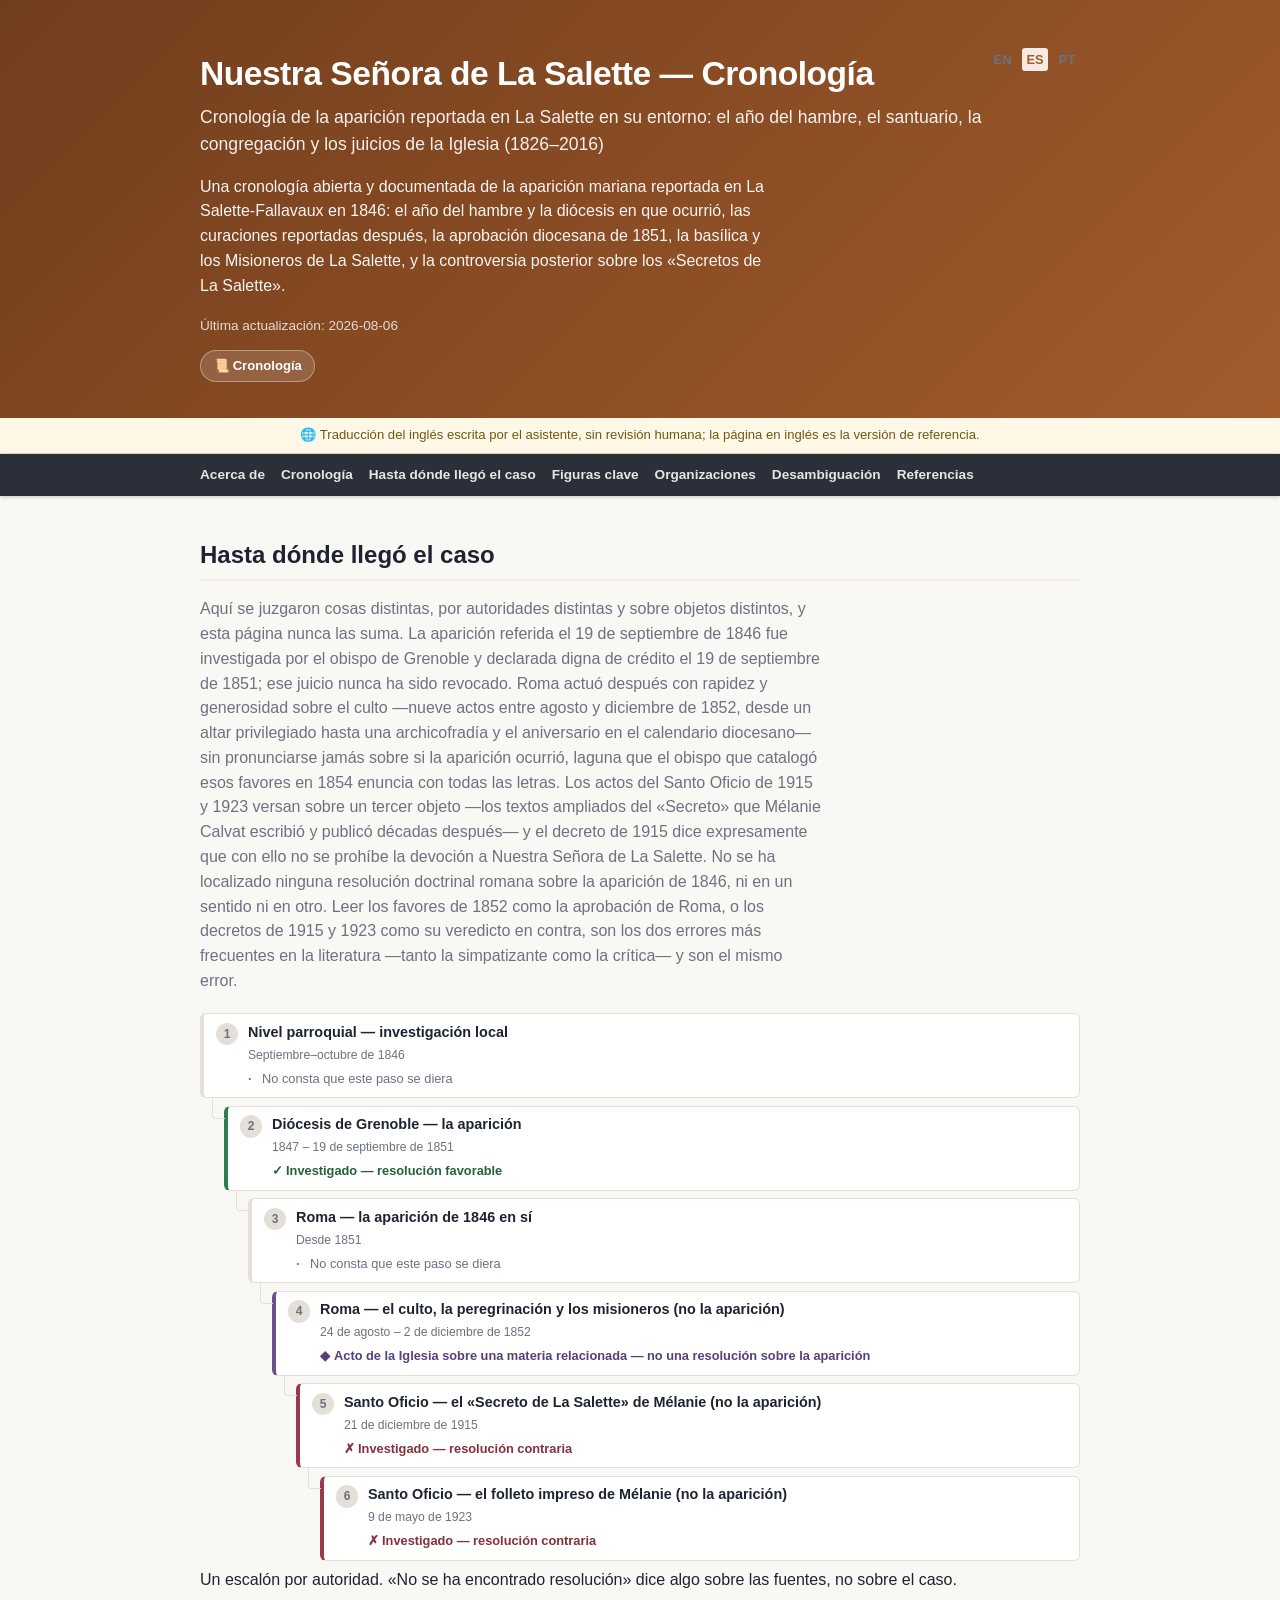
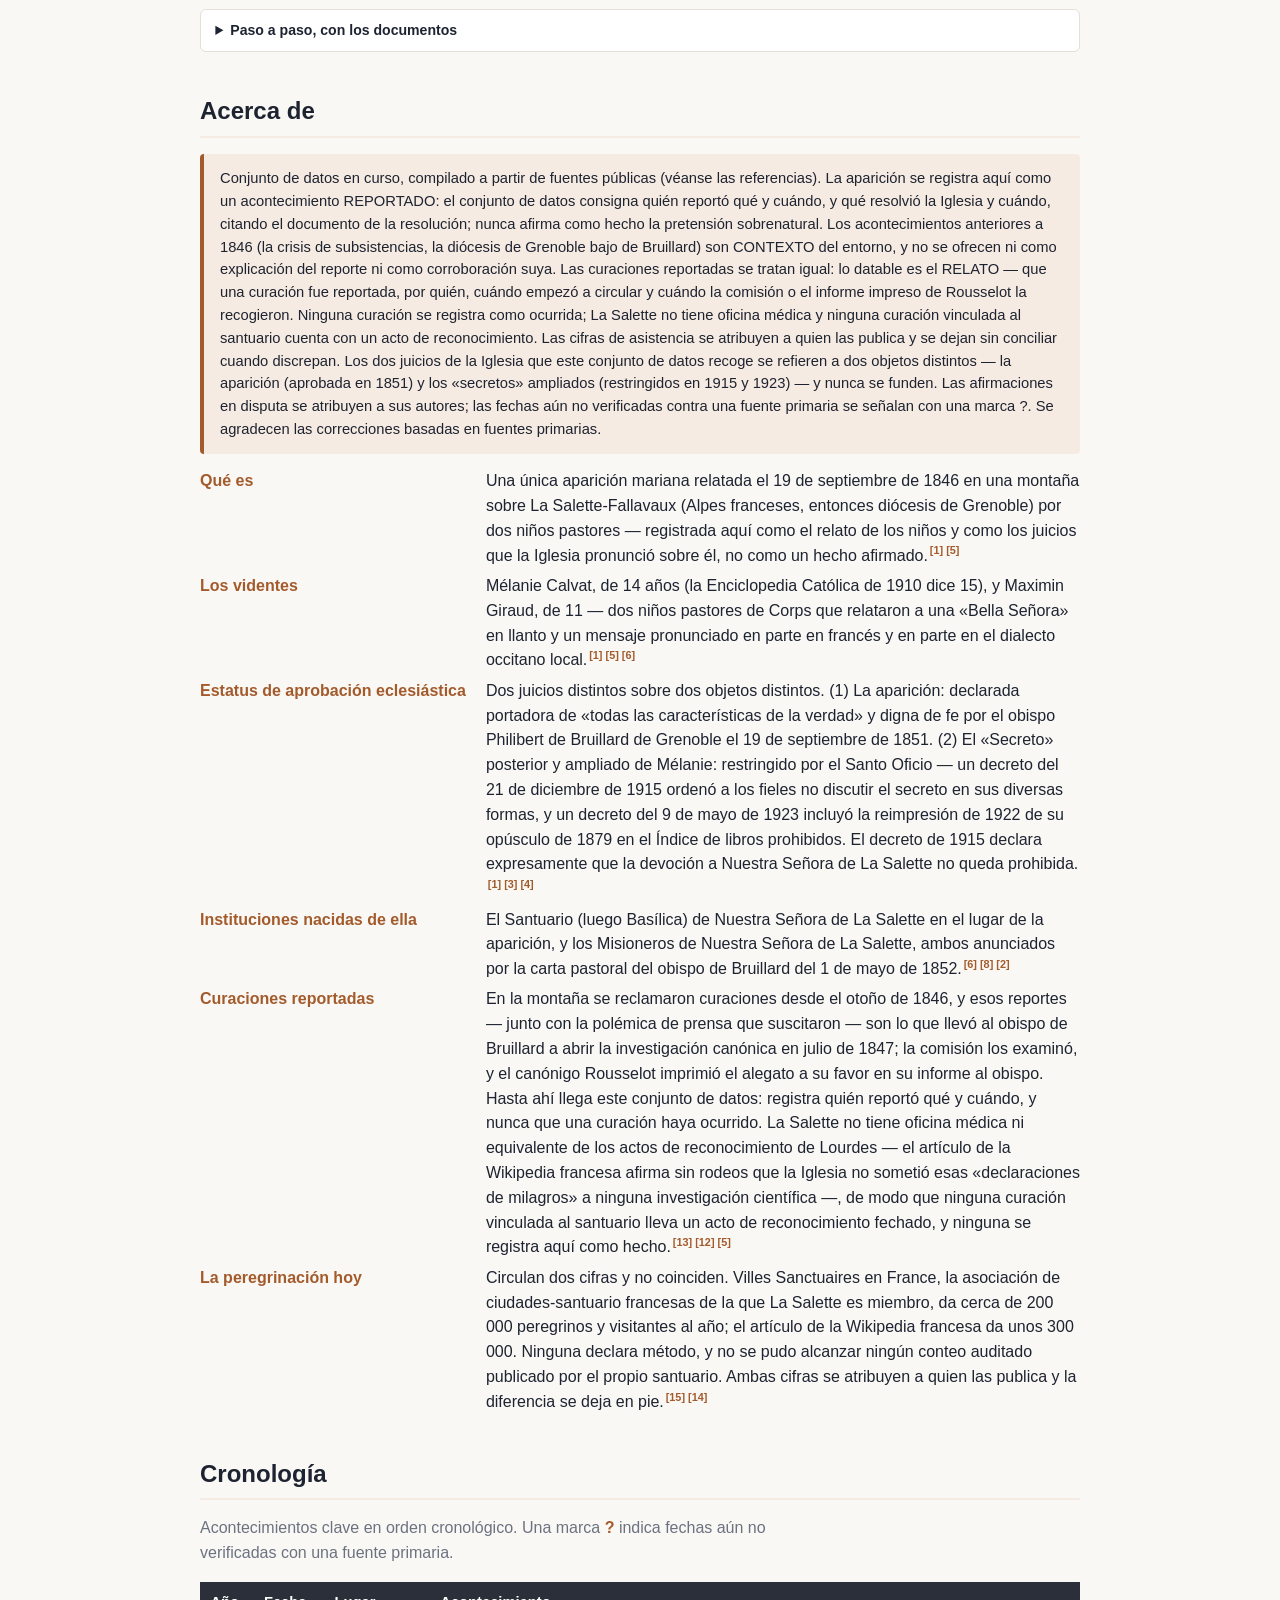
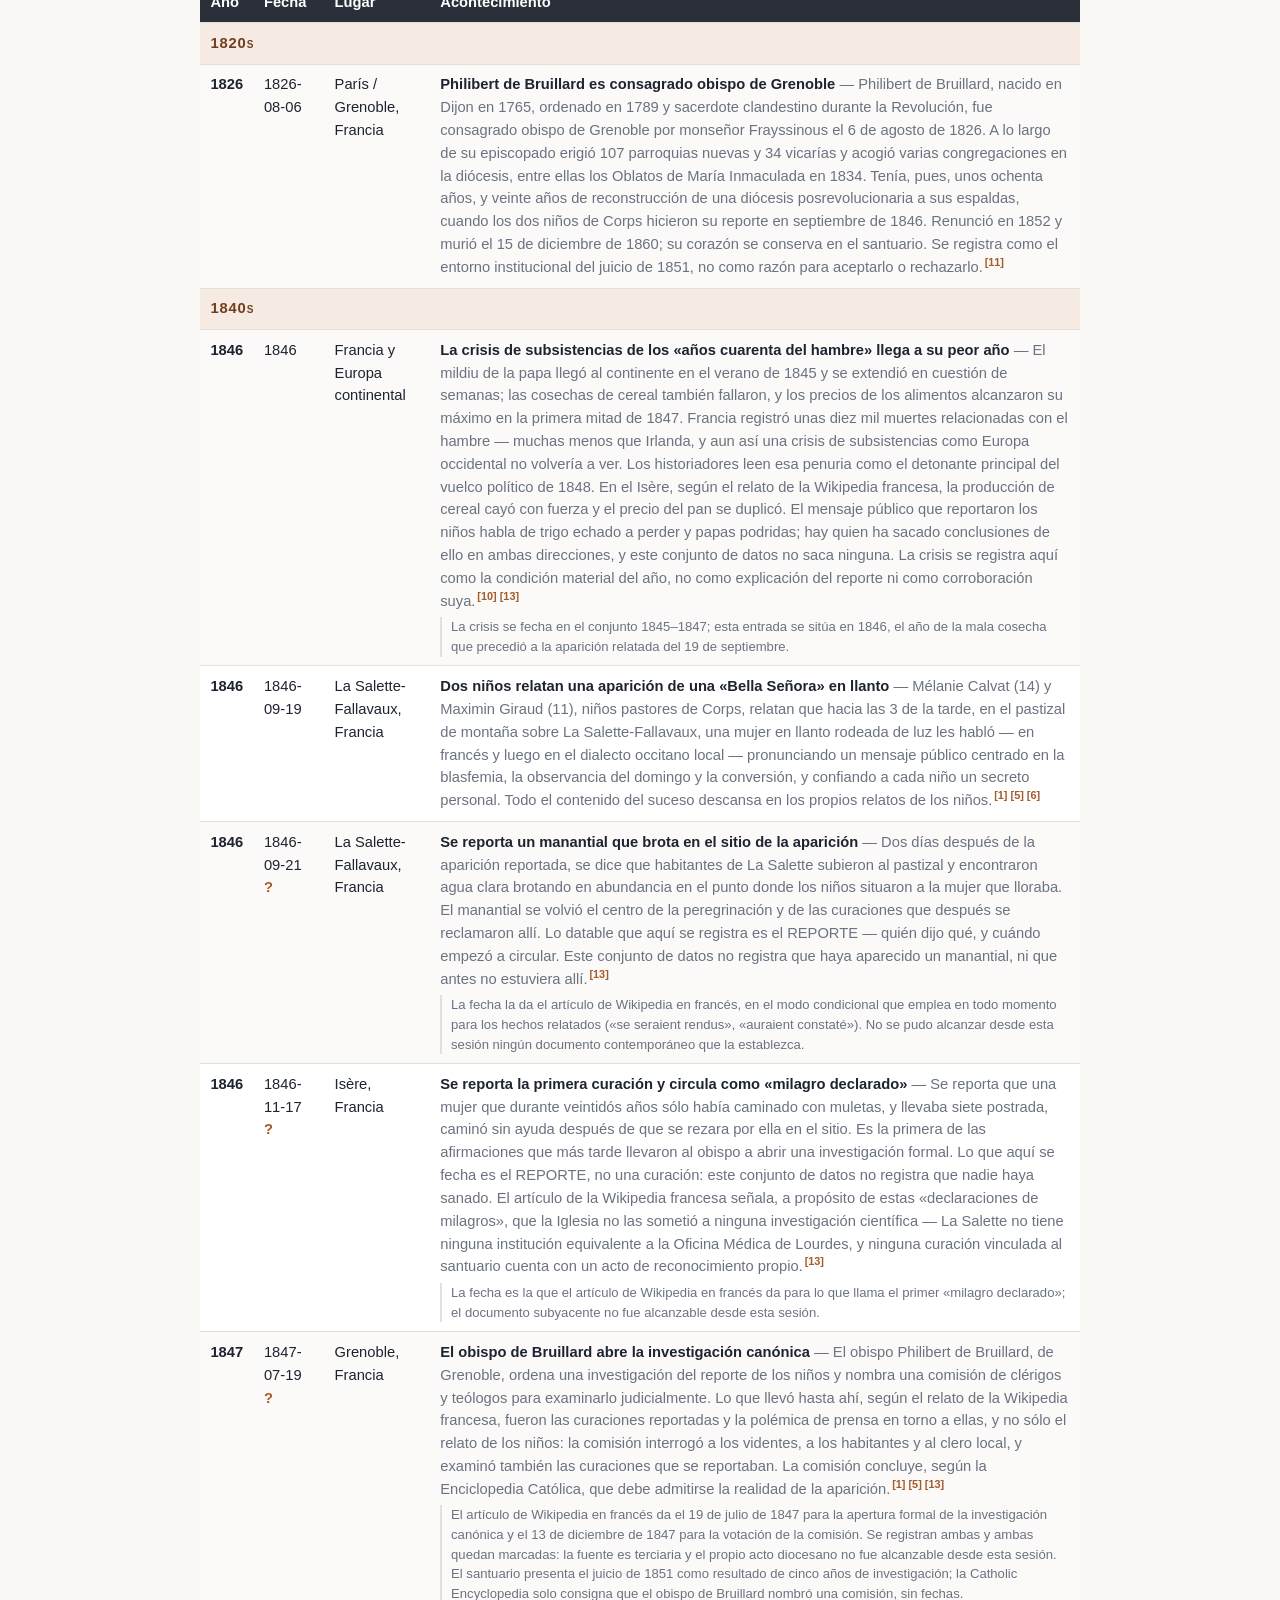
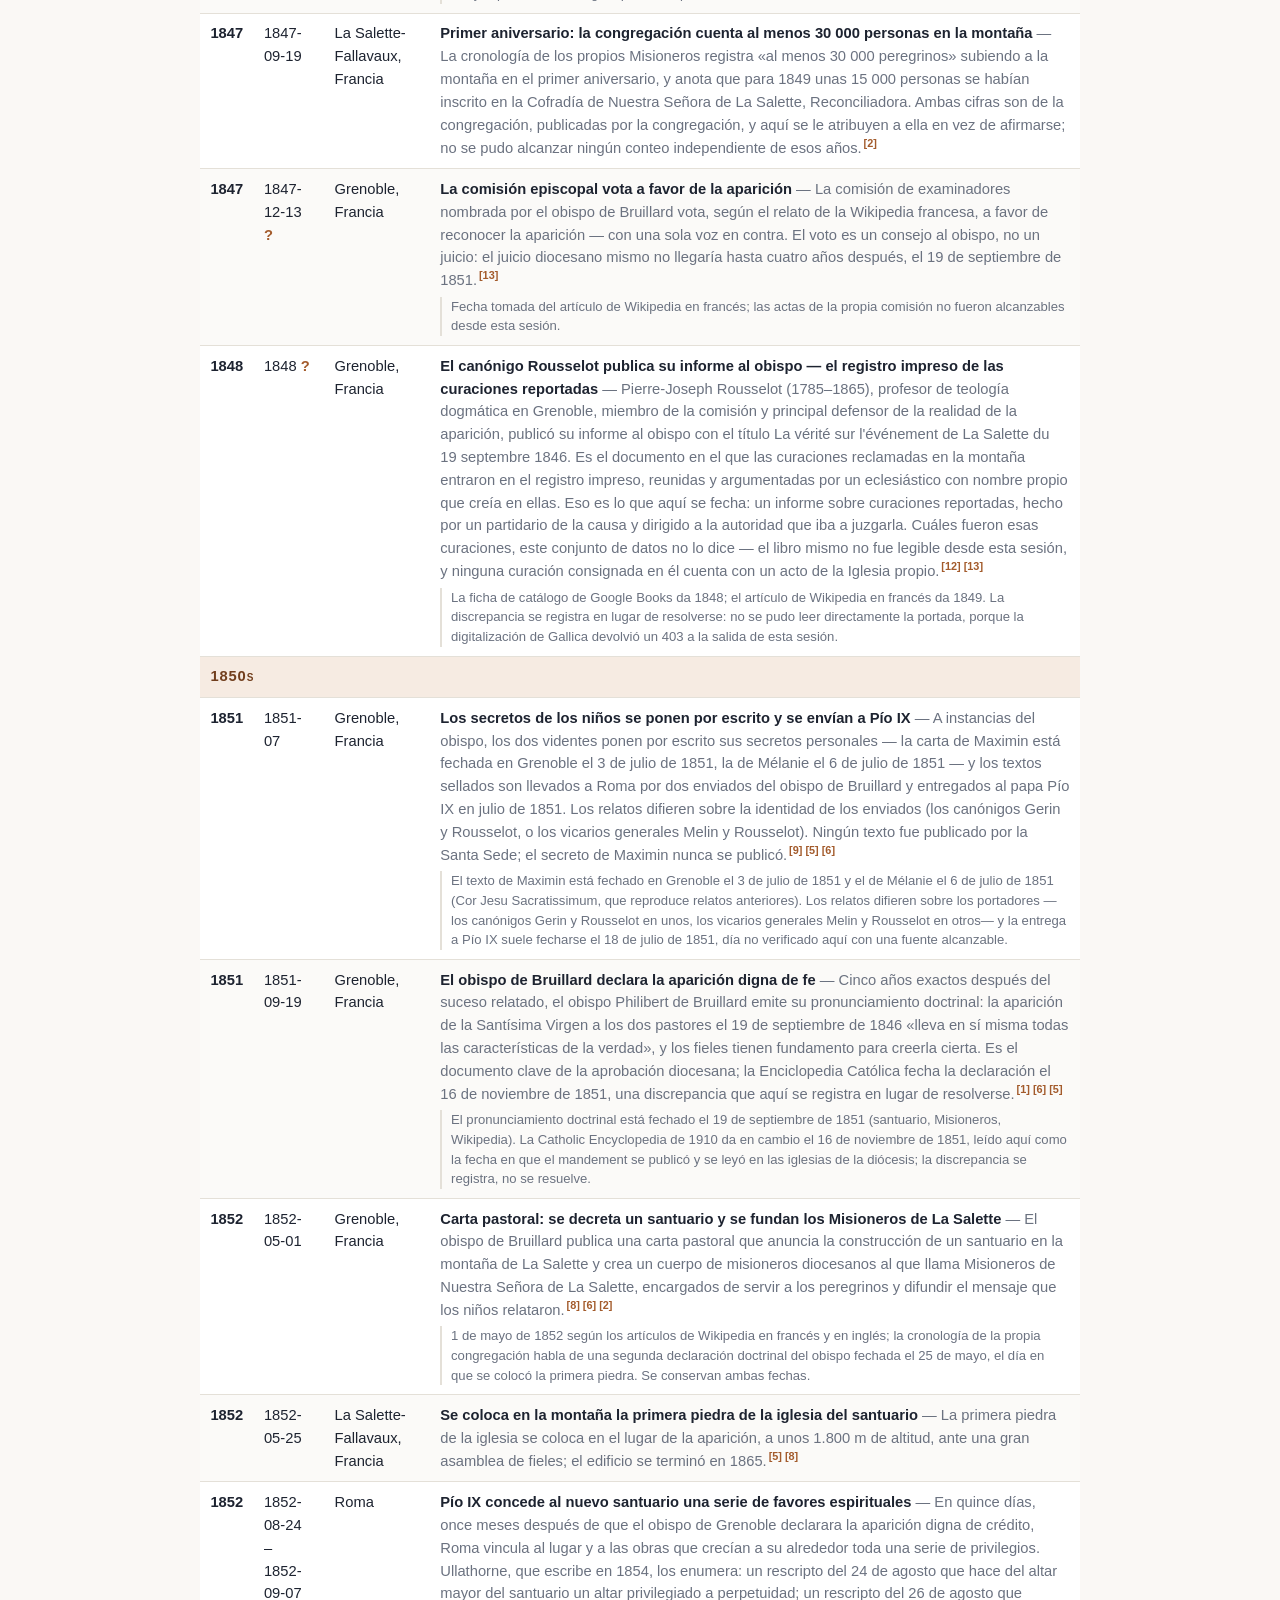
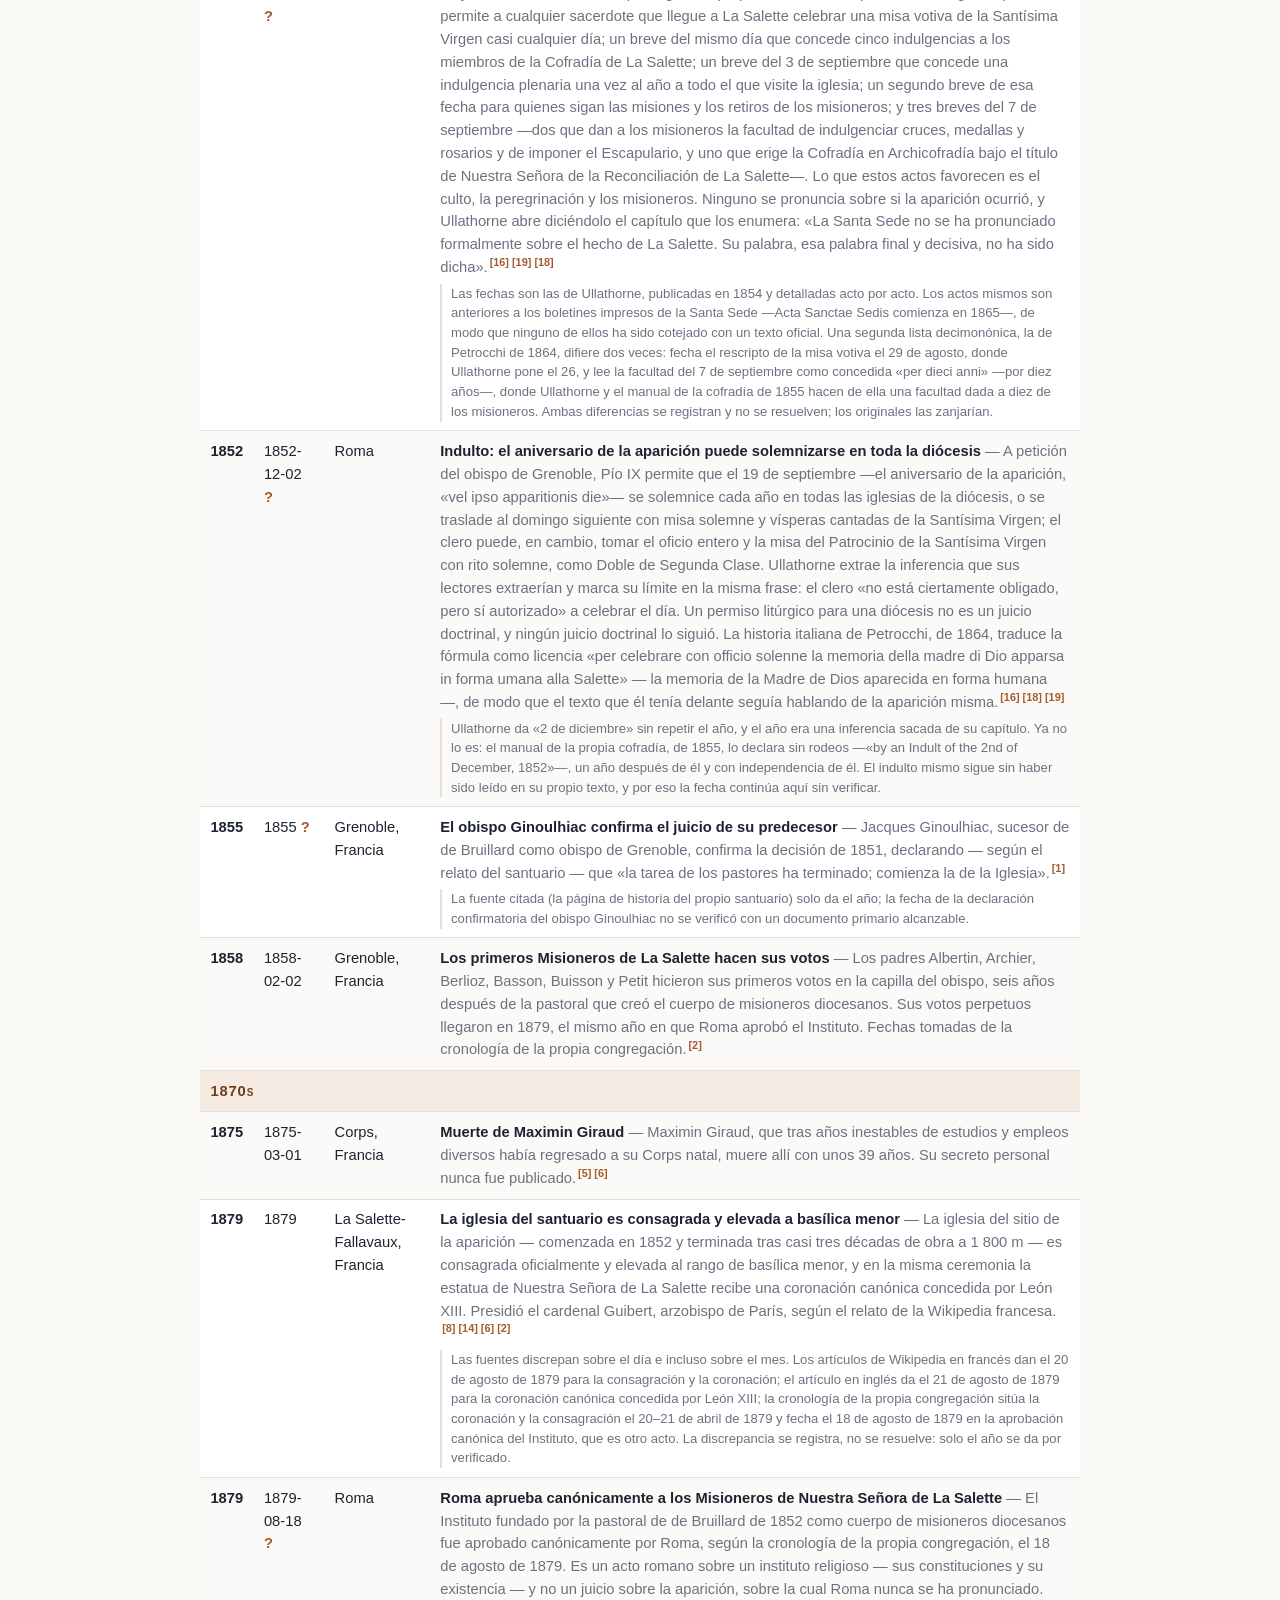
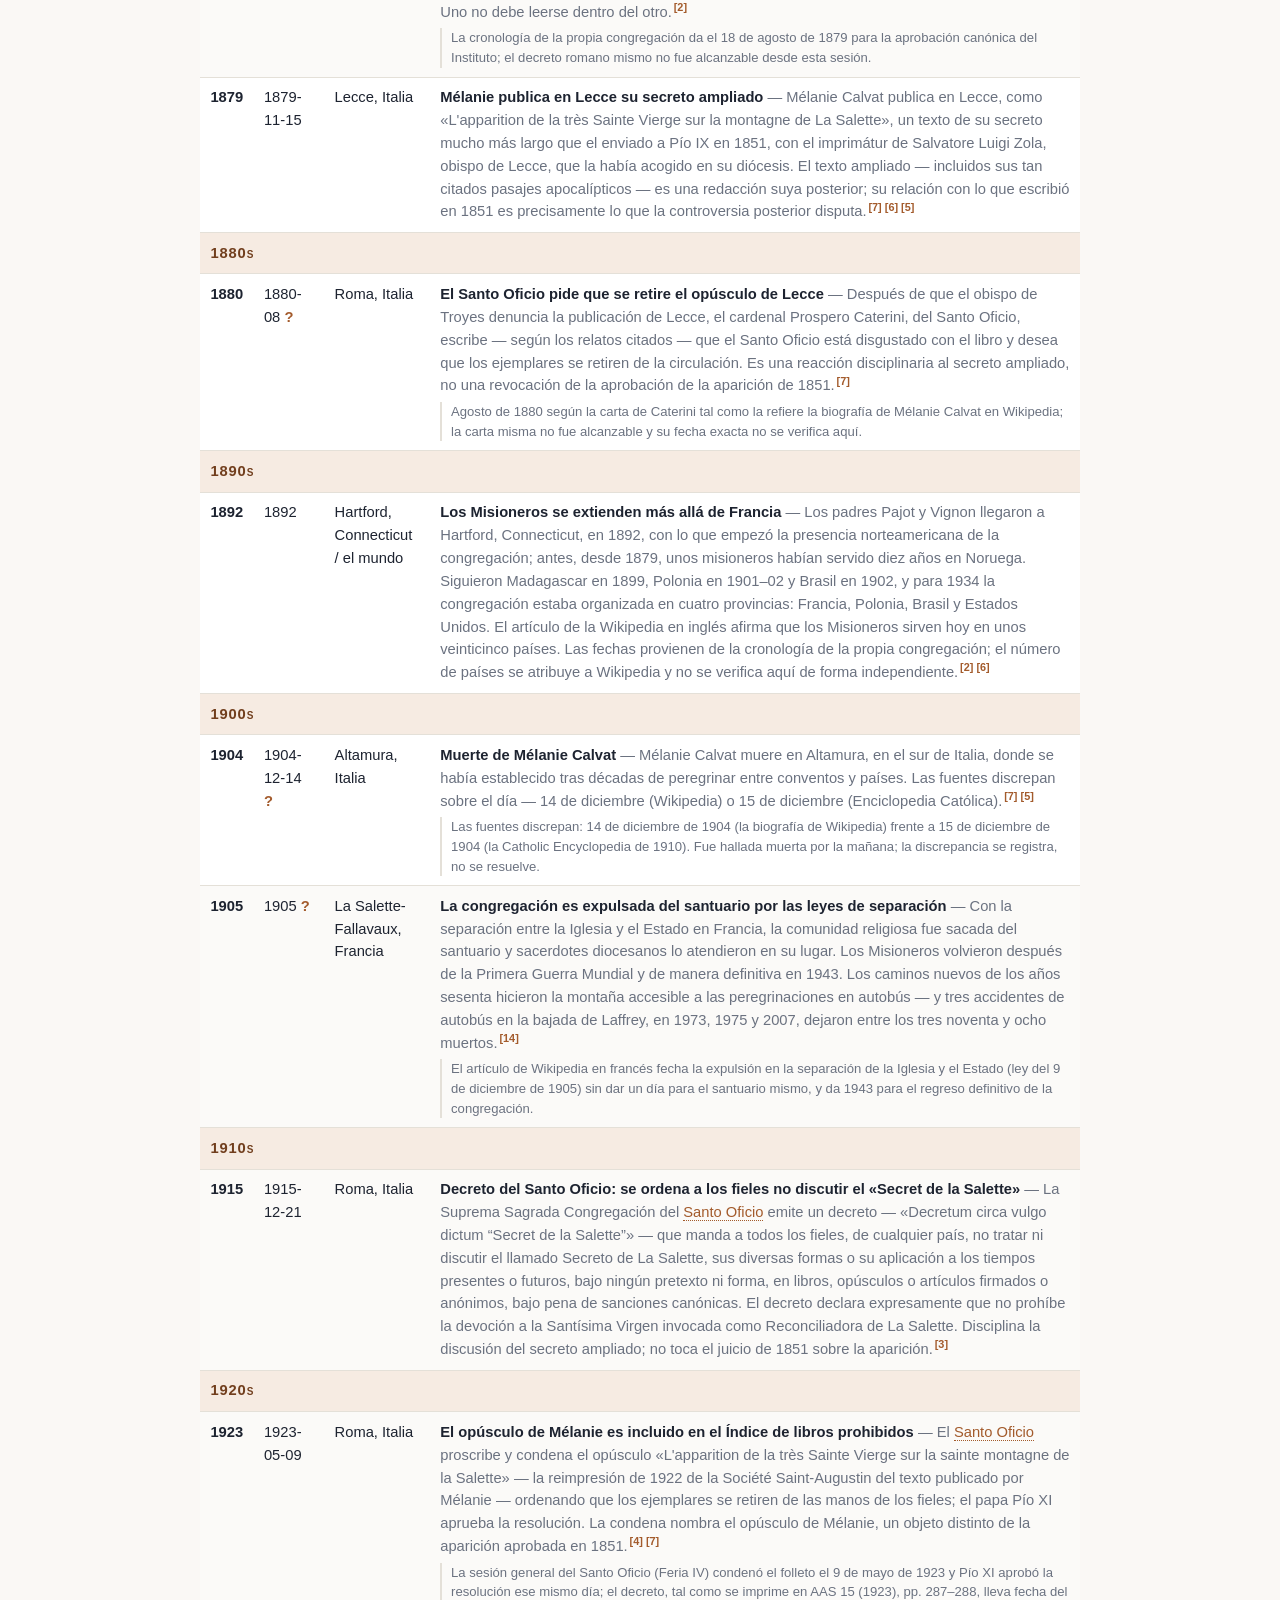
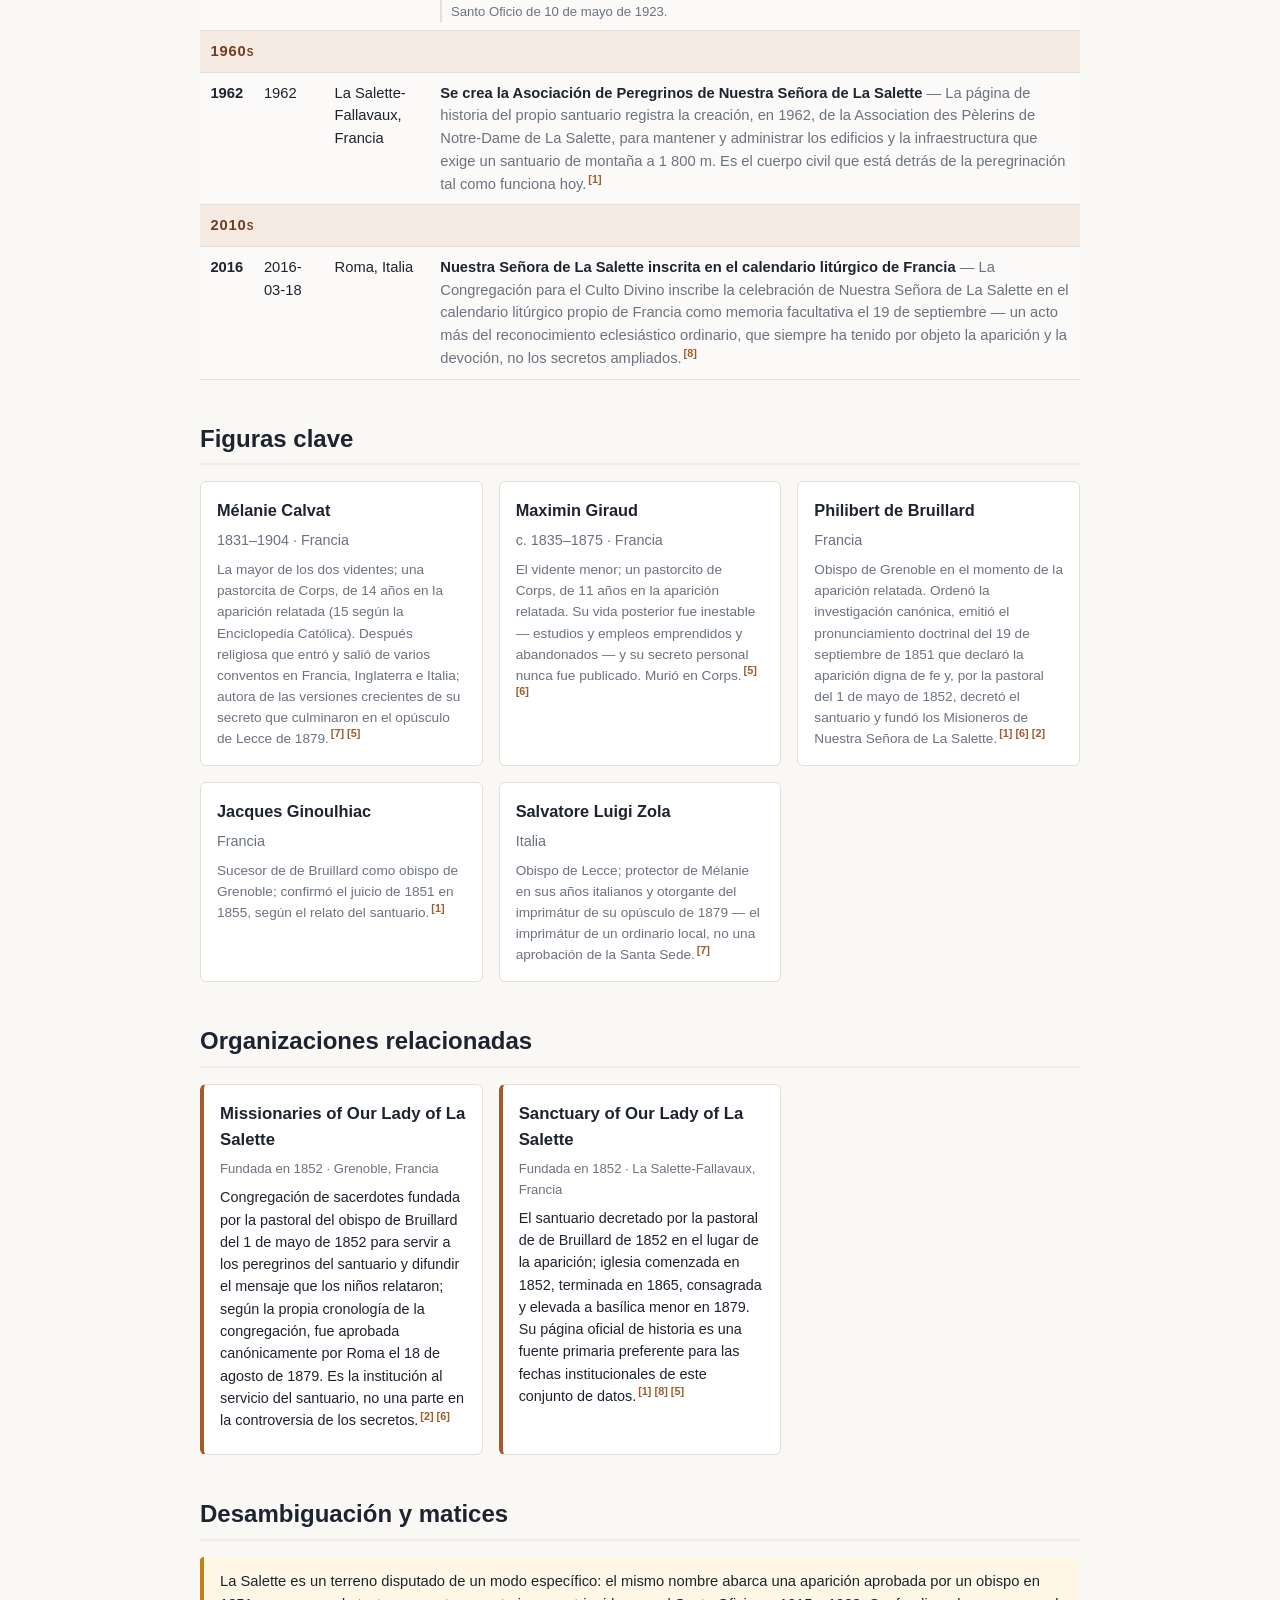
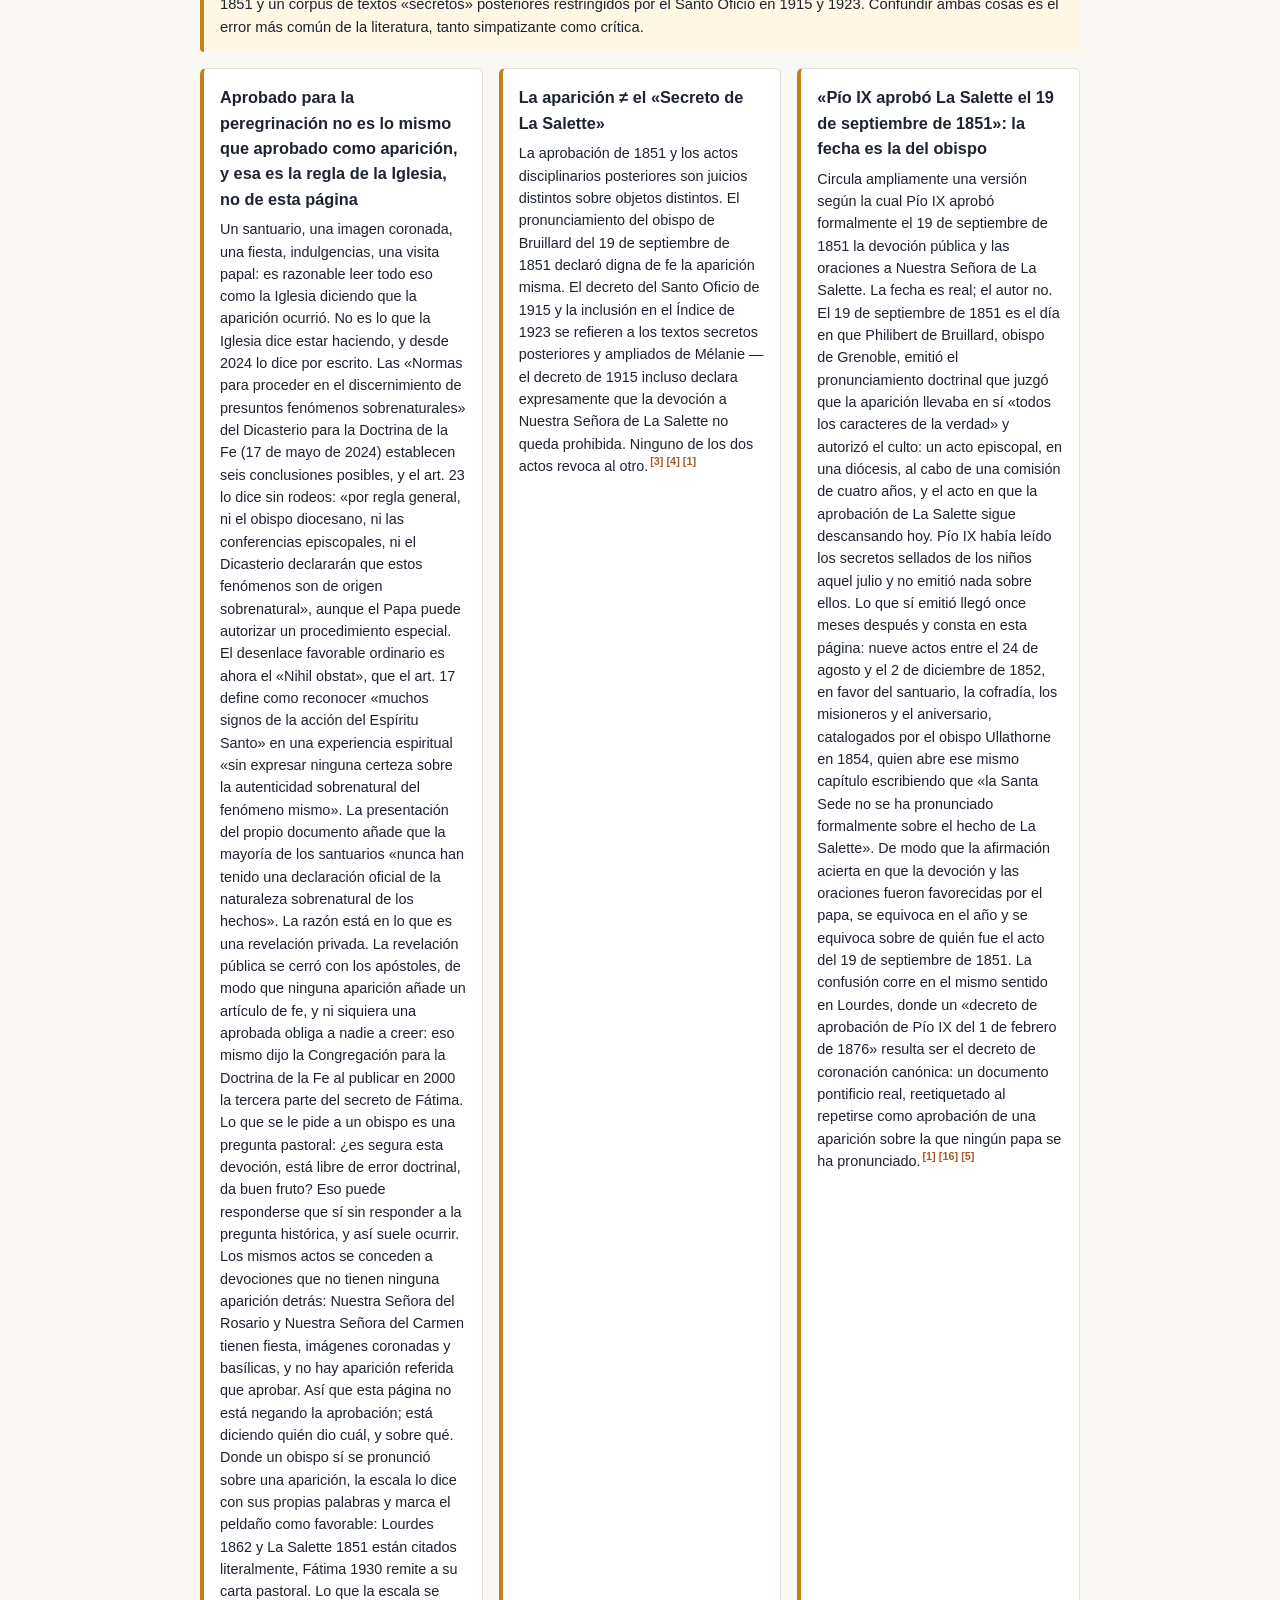
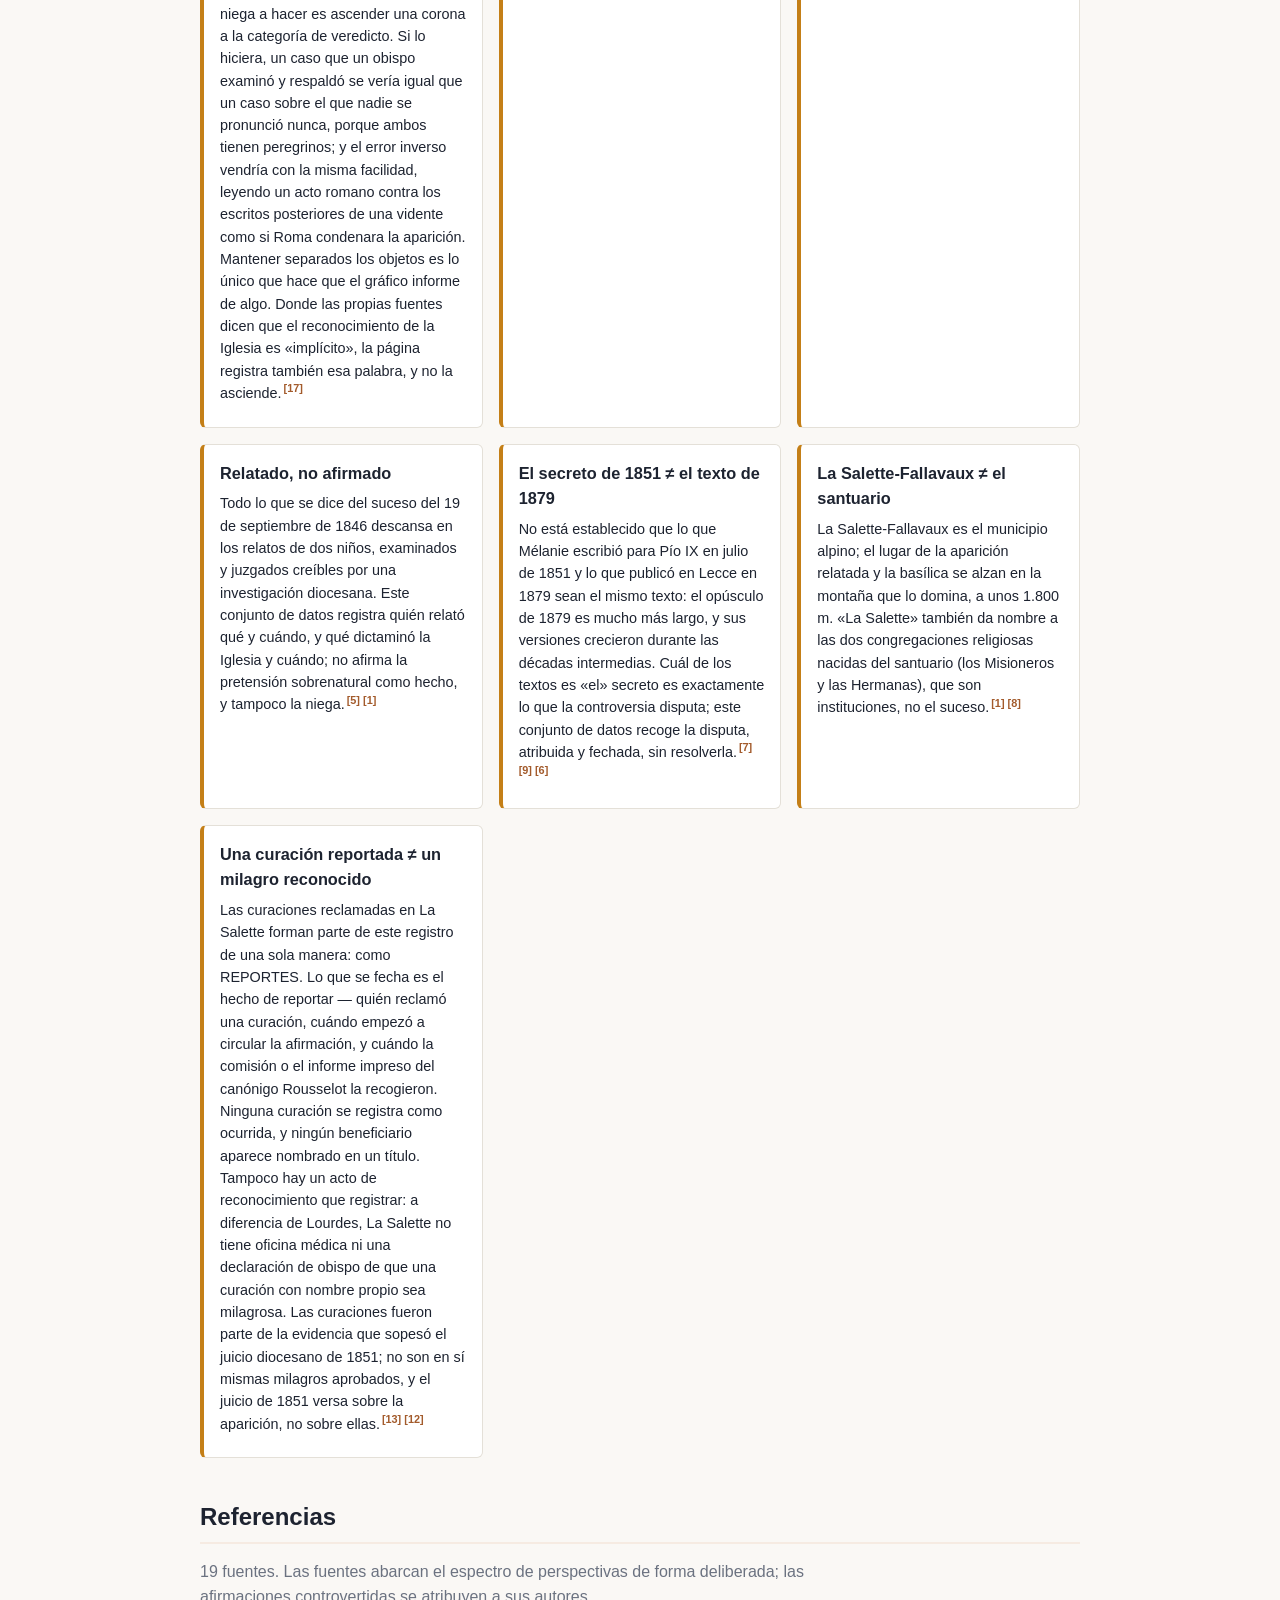
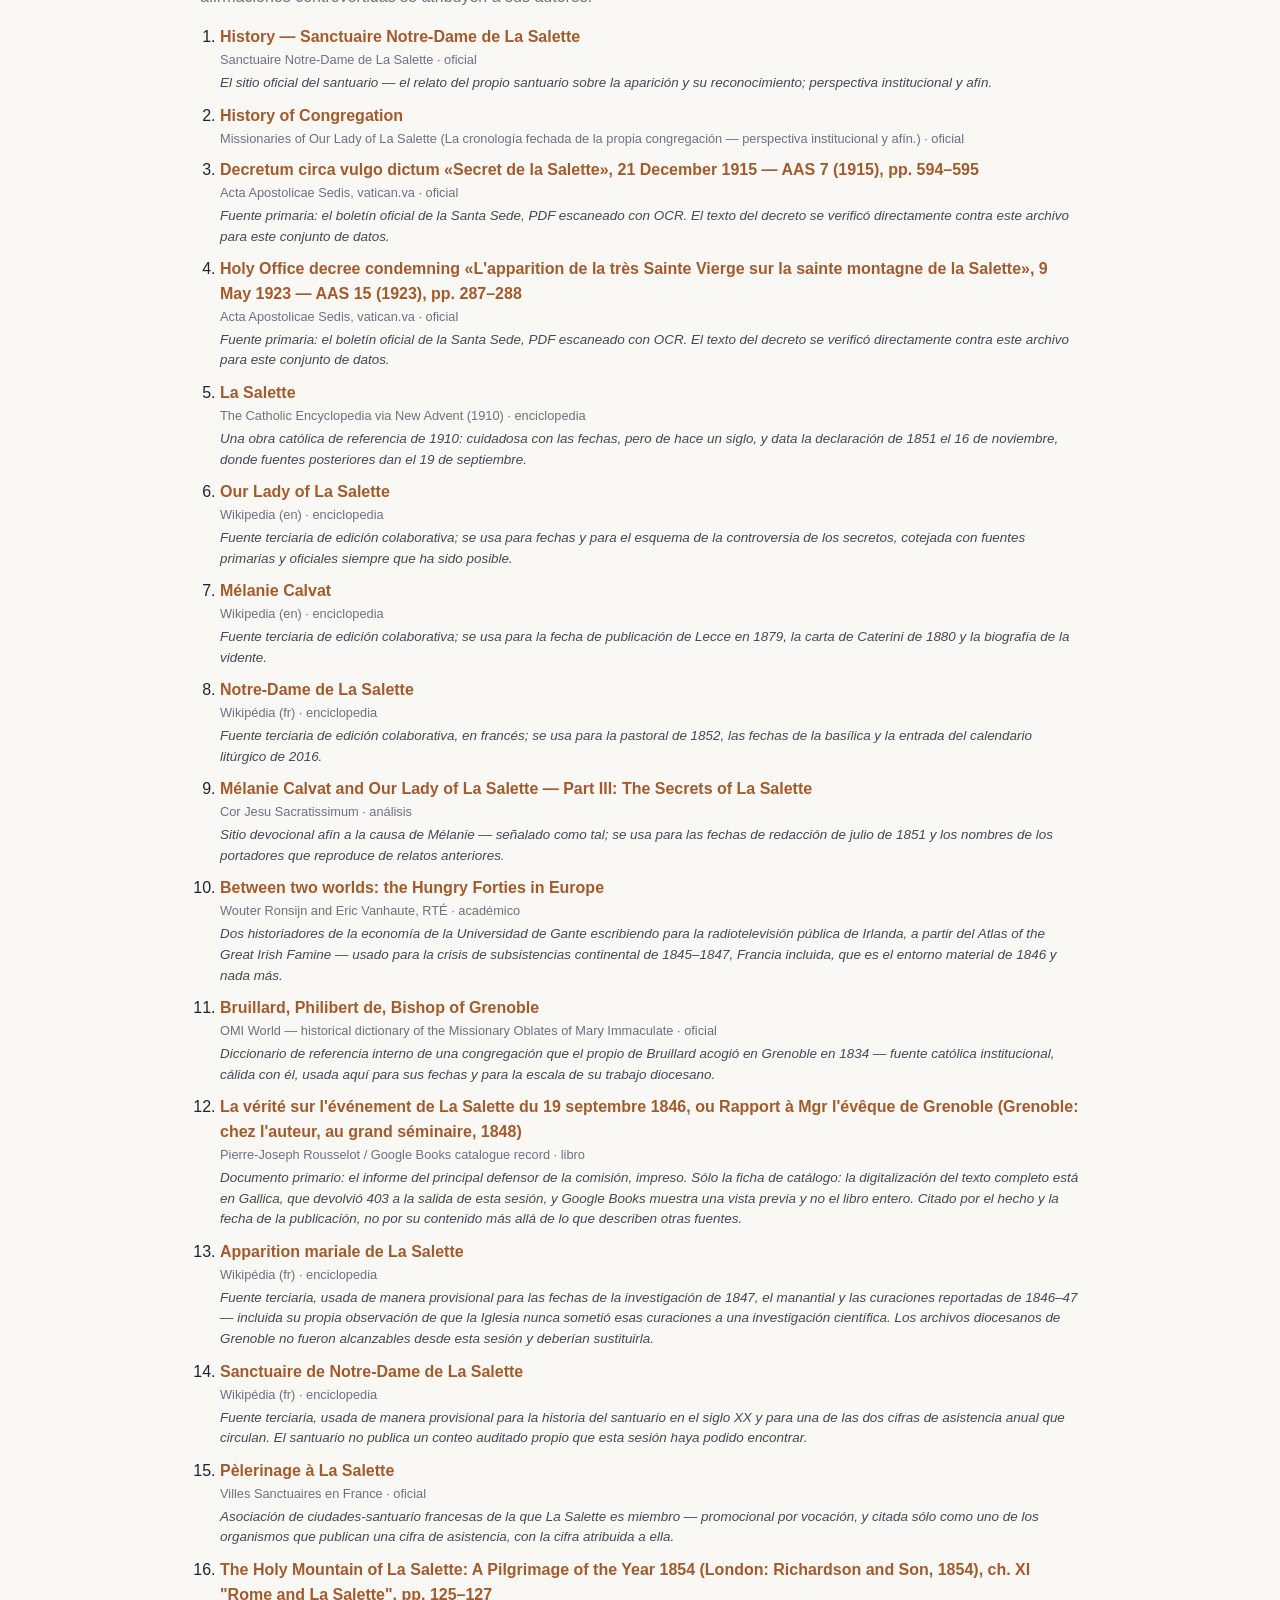
==== docs/es/index.html @ fb64a31c "Two more witnesses to Rome's silence, and a date that is no longer inferred The `not-found` Rome run" ====
<!DOCTYPE html>
<html lang="es">
<head>
  <meta charset="utf-8">
  <meta name="viewport" content="width=device-width, initial-scale=1">
  <title>Nuestra Señora de La Salette — Cronología</title>
  <meta name="description" content="Una cronología abierta y documentada de la aparición mariana reportada en La Salette-Fallavaux en 1846: el año del hambre y la diócesis en que ocurrió, las curaciones reportadas después, la aprobación diocesana de 1851, la basílica y los Misioneros de La Salette, y la controversia posterior sobre los «Secretos de La Salette».">
  <!-- Google tag (gtag.js) -->
  <script async src="https://www.googletagmanager.com/gtag/js?id=G-R9LV1QZHVE"></script>
  <script>
    window.dataLayer = window.dataLayer || [];
    function gtag(){dataLayer.push(arguments);}
    gtag('js', new Date());
    gtag('config', 'G-R9LV1QZHVE');
  </script>
  <link rel="stylesheet" href="../styles.css">
  <link rel="canonical" href="https://cronologia.github.io/lasalette/es/">
  <link rel="alternate" hreflang="en" href="https://cronologia.github.io/lasalette/en/">
  <link rel="alternate" hreflang="es" href="https://cronologia.github.io/lasalette/es/">
  <link rel="alternate" hreflang="pt" href="https://cronologia.github.io/lasalette/pt/">
  <link rel="alternate" hreflang="x-default" href="https://cronologia.github.io/lasalette/">
  <meta property="og:type" content="website">
  <meta property="og:site_name" content="Nuestra Señora de La Salette — Cronología">
  <meta property="og:locale" content="es_ES">
  <meta property="og:title" content="Nuestra Señora de La Salette — Cronología">
  <meta property="og:description" content="Una cronología abierta y documentada de la aparición mariana reportada en La Salette-Fallavaux en 1846: el año del hambre y la diócesis en que ocurrió, las curaciones reportadas después, la aprobación diocesana de 1851, la basílica y los Misioneros de La Salette, y la controversia posterior sobre los «Secretos de La Salette».">
  <meta property="og:url" content="https://cronologia.github.io/lasalette/es/">
  <meta name="twitter:card" content="summary">
  <meta name="twitter:title" content="Nuestra Señora de La Salette — Cronología">
  <meta name="twitter:description" content="Una cronología abierta y documentada de la aparición mariana reportada en La Salette-Fallavaux en 1846: el año del hambre y la diócesis en que ocurrió, las curaciones reportadas después, la aprobación diocesana de 1851, la basílica y los Misioneros de La Salette, y la controversia posterior sobre los «Secretos de La Salette».">
  <script type="application/ld+json">
  {
    "@context": "https://schema.org",
    "@type": "WebSite",
    "name": "Nuestra Señora de La Salette — Cronología",
    "description": "Una cronología abierta y documentada de la aparición mariana reportada en La Salette-Fallavaux en 1846: el año del hambre y la diócesis en que ocurrió, las curaciones reportadas después, la aprobación diocesana de 1851, la basílica y los Misioneros de La Salette, y la controversia posterior sobre los «Secretos de La Salette».",
    "url": "https://cronologia.github.io/lasalette/es/",
    "inLanguage": "es"
  }
  </script>
</head>
<body>
  <header class="site-header">
    <div class="wrap">
      <nav class="lang-switch" aria-label="Idioma"><a href="../en/" hreflang="en">EN</a><span class="lang-current" aria-current="true">ES</span><a href="../pt/" hreflang="pt">PT</a></nav>
      <h1>Nuestra Señora de La Salette — Cronología</h1>
      <p class="subtitle">Cronología de la aparición reportada en La Salette en su entorno: el año del hambre, el santuario, la congregación y los juicios de la Iglesia (1826–2016)</p>
      <p class="lead">Una cronología abierta y documentada de la aparición mariana reportada en La Salette-Fallavaux en 1846: el año del hambre y la diócesis en que ocurrió, las curaciones reportadas después, la aprobación diocesana de 1851, la basílica y los Misioneros de La Salette, y la controversia posterior sobre los «Secretos de La Salette».</p>
      <p class="updated">Última actualización: 2026-08-06</p>
      <div class="viz-chips">
        <a href="#chronology">📜 Cronología</a>
      </div>
    </div>
  </header>
  <div class="i18n-disclaimer" role="note">🌐 Traducción del inglés escrita por el asistente, sin revisión humana; la página en inglés es la versión de referencia.</div>

  <nav class="site-nav">
    <div class="wrap">
      <a href="#about">Acerca de</a>
      <a href="#chronology">Cronología</a>
      <a href="#approval-ladder">Hasta dónde llegó el caso</a>
      <a href="#figures">Figuras clave</a>
      <a href="#organizations">Organizaciones</a>
      <a href="#disambiguation">Desambiguación</a>
      <a href="#references">Referencias</a>
    </div>
  </nav>

  <main class="wrap">
    <section id="approval-ladder" class="viz">
      <h2>Hasta dónde llegó el caso</h2>
      <p class="section-intro">Aquí se juzgaron cosas distintas, por autoridades distintas y sobre objetos distintos, y esta página nunca las suma. La aparición referida el 19 de septiembre de 1846 fue investigada por el obispo de Grenoble y declarada digna de crédito el 19 de septiembre de 1851; ese juicio nunca ha sido revocado. Roma actuó después con rapidez y generosidad sobre el culto —nueve actos entre agosto y diciembre de 1852, desde un altar privilegiado hasta una archicofradía y el aniversario en el calendario diocesano— sin pronunciarse jamás sobre si la aparición ocurrió, laguna que el obispo que catalogó esos favores en 1854 enuncia con todas las letras. Los actos del Santo Oficio de 1915 y 1923 versan sobre un tercer objeto —los textos ampliados del «Secreto» que Mélanie Calvat escribió y publicó décadas después— y el decreto de 1915 dice expresamente que con ello no se prohíbe la devoción a Nuestra Señora de La Salette. No se ha localizado ninguna resolución doctrinal romana sobre la aparición de 1846, ni en un sentido ni en otro. Leer los favores de 1852 como la aprobación de Roma, o los decretos de 1915 y 1923 como su veredicto en contra, son los dos errores más frecuentes en la literatura —tanto la simpatizante como la crítica— y son el mismo error.</p>
      <figure class="approval-ladder">
        <div class="viz-scroll">
        <ol class="al-cascade">
          <li class="al-node al-not-found" style="--al-step:0">
            <a href="#al-rung-1" class="al-node-link">
              <span class="al-num" aria-hidden="true">1</span>
              <span class="al-node-body">
                <span class="al-node-label">Nivel parroquial — investigación local</span><span class="al-when">Septiembre–octubre de 1846</span>
                <span class="al-node-status"><span class="al-glyph" aria-hidden="true">·</span>No consta que este paso se diera</span>
              </span>
            </a>
          </li>
          <li class="al-node al-favourable" style="--al-step:1">
            <a href="#al-rung-2" class="al-node-link">
              <span class="al-num" aria-hidden="true">2</span>
              <span class="al-node-body">
                <span class="al-node-label">Diócesis de Grenoble — la aparición</span><span class="al-when">1847 – 19 de septiembre de 1851</span>
                <span class="al-node-status"><span class="al-glyph" aria-hidden="true">✓</span>Investigado — resolución favorable</span>
              </span>
            </a>
          </li>
          <li class="al-node al-not-found" style="--al-step:2">
            <a href="#al-rung-3" class="al-node-link">
              <span class="al-num" aria-hidden="true">3</span>
              <span class="al-node-body">
                <span class="al-node-label">Roma — la aparición de 1846 en sí</span><span class="al-when">Desde 1851</span>
                <span class="al-node-status"><span class="al-glyph" aria-hidden="true">·</span>No consta que este paso se diera</span>
              </span>
            </a>
          </li>
          <li class="al-node al-adjacent" style="--al-step:3">
            <a href="#al-rung-4" class="al-node-link">
              <span class="al-num" aria-hidden="true">4</span>
              <span class="al-node-body">
                <span class="al-node-label">Roma — el culto, la peregrinación y los misioneros (no la aparición)</span><span class="al-when">24 de agosto – 2 de diciembre de 1852</span>
                <span class="al-node-status"><span class="al-glyph" aria-hidden="true">◆</span>Acto de la Iglesia sobre una materia relacionada — no una resolución sobre la aparición</span>
              </span>
            </a>
          </li>
          <li class="al-node al-negative" style="--al-step:4">
            <a href="#al-rung-5" class="al-node-link">
              <span class="al-num" aria-hidden="true">5</span>
              <span class="al-node-body">
                <span class="al-node-label">Santo Oficio — el «Secreto de La Salette» de Mélanie (no la aparición)</span><span class="al-when">21 de diciembre de 1915</span>
                <span class="al-node-status"><span class="al-glyph" aria-hidden="true">✗</span>Investigado — resolución contraria</span>
              </span>
            </a>
          </li>
          <li class="al-node al-negative" style="--al-step:5">
            <a href="#al-rung-6" class="al-node-link">
              <span class="al-num" aria-hidden="true">6</span>
              <span class="al-node-body">
                <span class="al-node-label">Santo Oficio — el folleto impreso de Mélanie (no la aparición)</span><span class="al-when">9 de mayo de 1923</span>
                <span class="al-node-status"><span class="al-glyph" aria-hidden="true">✗</span>Investigado — resolución contraria</span>
              </span>
            </a>
          </li>
        </ol>
        </div>
        <figcaption>Un escalón por autoridad. «No se ha encontrado resolución» dice algo sobre las fuentes, no sobre el caso.</figcaption>
      </figure>
      <details class="al-details">
        <summary>Paso a paso, con los documentos</summary>
        <div class="al-tablist" hidden aria-label="Hasta dónde llegó el caso">
            <button type="button" class="al-tab" data-al-panel="al-rung-1"><span class="al-glyph" aria-hidden="true">·</span>Nivel parroquial — investigación local</button>
            <button type="button" class="al-tab" data-al-panel="al-rung-2"><span class="al-glyph" aria-hidden="true">✓</span>Diócesis de Grenoble — la aparición</button>
            <button type="button" class="al-tab" data-al-panel="al-rung-3"><span class="al-glyph" aria-hidden="true">·</span>Roma — la aparición de 1846 en sí</button>
            <button type="button" class="al-tab" data-al-panel="al-rung-4"><span class="al-glyph" aria-hidden="true">◆</span>Roma — el culto, la peregrinación y los misioneros (no la aparición)</button>
            <button type="button" class="al-tab" data-al-panel="al-rung-5"><span class="al-glyph" aria-hidden="true">✗</span>Santo Oficio — el «Secreto de La Salette» de Mélanie (no la aparición)</button>
            <button type="button" class="al-tab" data-al-panel="al-rung-6"><span class="al-glyph" aria-hidden="true">✗</span>Santo Oficio — el folleto impreso de Mélanie (no la aparición)</button>
        </div>
        <div class="al-panels">
          <section id="al-rung-1" class="al-panel al-not-found">
            <h3 class="al-panel-title">Nivel parroquial — investigación local <span class="al-when">Septiembre–octubre de 1846</span></h3>
            <p class="al-status"><span class="al-glyph" aria-hidden="true">·</span>No consta que este paso se diera</p>
<p class="al-who">El clero parroquial de La Salette, en la diócesis de Grenoble</p><p class="al-nodoc">No se ha localizado ninguna investigación canónica parroquial propiamente dicha. Lo que las fuentes registran en este nivel es pastoral más que judicial: se instó a los niños a contárselo al párroco de La Salette, quien tomó notas y refirió su relato en el sermón de la mañana siguiente, y el artículo de Wikipedia en inglés afirma que el 16 de octubre de 1846 el párroco anotó en qué diferían los relatos de los dos niños. Se buscó un proceso o una conclusión de nivel parroquial en la propia historia del santuario, en el artículo de la Enciclopedia Católica de 1910 y en el artículo de Wikipedia en inglés: los tres pasan directamente del relato de los niños a las comisiones del obispo, y ninguno menciona una investigación canónica local ni una resolución de ella. Eso dice algo sobre el registro documental, no que no ocurriera nada en La Salette antes de 1847.</p>            <p class="al-cites"><sup class="cite"><a href="#ref-6" title="Reference 6">[6]</a> <a href="#ref-1" title="Reference 1">[1]</a> <a href="#ref-5" title="Reference 5">[5]</a></sup></p>
          </section>
          <section id="al-rung-2" class="al-panel al-favourable">
            <h3 class="al-panel-title">Diócesis de Grenoble — la aparición <span class="al-when">1847 – 19 de septiembre de 1851</span></h3>
            <p class="al-status"><span class="al-glyph" aria-hidden="true">✓</span>Investigado — resolución favorable</p>
<p class="al-who">El obispo Philibert de Bruillard, con comisiones de clérigos y teólogos</p><p class="al-outcome">El obispo nombró una comisión para examinar judicialmente el hecho; la Enciclopedia Católica de 1910 recoge que concluyó que debía admitirse la realidad de la aparición. Tras lo que el santuario describe como cinco años de rigurosa investigación, el pronunciamiento doctrinal de de Bruillard del 19 de septiembre de 1851 declaró que la aparición de la Santísima Virgen a los dos pastorcitos lleva en sí todos los caracteres de la verdad y que los fieles tienen fundamento para tenerla por cierta, y autorizó el culto. Este es el juicio sobre la aparición, es diocesano y nunca ha sido revocado. (La Enciclopedia Católica fecha en cambio la declaración el 16 de noviembre de 1851; la discrepancia se registra aquí, no se resuelve.)</p>            <p class="al-cites"><sup class="cite"><a href="#ref-1" title="Reference 1">[1]</a> <a href="#ref-6" title="Reference 6">[6]</a> <a href="#ref-5" title="Reference 5">[5]</a></sup></p>
          </section>
          <section id="al-rung-3" class="al-panel al-not-found">
            <h3 class="al-panel-title">Roma — la aparición de 1846 en sí <span class="al-when">Desde 1851</span></h3>
            <p class="al-status"><span class="al-glyph" aria-hidden="true">·</span>No consta que este paso se diera</p>
<p class="al-who">La Santa Sede</p><p class="al-nodoc">No se ha localizado ninguna resolución doctrinal romana sobre la aparición, ni en un sentido ni en otro. Los secretos sellados de los niños fueron llevados a Pío IX en julio de 1851 y no siguió ningún juicio pontificio publicado sobre ellos ni sobre la aparición; la Catholic Encyclopedia de 1910 resume así la situación: «Como Roma no pronunció ninguna decisión, la contienda entre los disputantes se prolongó». El cero no se debe a falta de interés romano: en el otoño de 1852 Pío IX promulgó al menos nueve actos en favor del santuario, la cofradía, los misioneros y el aniversario —son el peldaño siguiente— y el obispo que los catalogó en 1854, testigo simpatizante y con todos los motivos para reivindicar más, escribió que «la Santa Sede no se ha pronunciado formalmente sobre el hecho de La Salette. Su palabra, esa palabra final y decisiva, no ha sido dicha». Los dos actos romanos que esta cronología cita en contra del caso, de 1915 y 1923, nombran los textos secretos de Mélanie y no la aparición; el acto de 2016 de la Congregación para el Culto Divino que inscribe la memoria de Nuestra Señora de La Salette en el calendario propio de Francia atañe a la liturgia y a la devoción, no a la verdad del suceso de 1846. La aprobación de esta aparición sigue donde se dio en 1851: en la diócesis. Dos testigos favorables más dicen lo mismo en la década siguiente, y ninguno es Ullathorne: el manual de la propia cofradía de 1855 admite que Roma «no pronunció aquella decisión final que cierra todas las discusiones» — aunque luego afirme que «sancionó implícitamente» los actos del obispo, lo cual es inferencia de la cofradía y no de Roma —, y Petrocchi en 1864, tras enumerar los mismos nueve actos, escribe que «non osiamo asserire che queste dimostrazioni facciano del fatto della Salette un articolo di fede». Tres relatos escritos para recomendar el santuario se detienen todos antes de reclamar un juicio romano sobre la aparición.</p>            <p class="al-cites"><sup class="cite"><a href="#ref-5" title="Reference 5">[5]</a> <a href="#ref-8" title="Reference 8">[8]</a> <a href="#ref-16" title="Reference 16">[16]</a> <a href="#ref-18" title="Reference 18">[18]</a> <a href="#ref-19" title="Reference 19">[19]</a></sup></p>
          </section>
          <section id="al-rung-4" class="al-panel al-adjacent">
            <h3 class="al-panel-title">Roma — el culto, la peregrinación y los misioneros (no la aparición) <span class="al-when">24 de agosto – 2 de diciembre de 1852</span></h3>
            <p class="al-status"><span class="al-glyph" aria-hidden="true">◆</span>Acto de la Iglesia sobre una materia relacionada — no una resolución sobre la aparición</p>
<p class="al-who">Pío IX, por rescripto, breve e indulto</p><p class="al-outcome">Roma se movió deprisa, y en todo salvo en la cuestión. En los quince meses siguientes al juicio diocesano de septiembre de 1851, Pío IX hizo privilegiado a perpetuidad el altar mayor del santuario (24 de agosto de 1852), permitió a todo sacerdote de paso celebrar allí una misa votiva de la Santísima Virgen (26 de agosto), concedió cinco indulgencias a la Cofradía de La Salette (26 de agosto), una indulgencia plenaria a quien visitara la iglesia (3 de septiembre) y a quienes siguieran las misiones de los misioneros (3 de septiembre), dio a los misioneros facultades para bendecir objetos y para imponer el Escapulario (7 de septiembre), erigió la cofradía en Archicofradía de Nuestra Señora de la Reconciliación de La Salette (7 de septiembre) y permitió a toda la diócesis de Grenoble solemnizar cada 19 de septiembre (2 de diciembre). Todos estos actos presuponen la peregrinación y ninguno la juzga: regulan el culto, conceden indulgencias y facultan a un clero. Por eso el peldaño se marca como acto sobre una materia relacionada, y la fuente que enumera los actos —el obispo Ullathorne, en 1854, escribiendo para persuadir— es también la fuente de la negativa: «La Santa Sede no se ha pronunciado formalmente sobre el hecho de La Salette». Quien tome la rapidez y el volumen de estos favores por el veredicto de Roma está haciendo la inferencia que los actos tuvieron cuidado de no hacer.</p>            <p class="al-cites"><sup class="cite"><a href="#ref-16" title="Reference 16">[16]</a></sup></p>
          </section>
          <section id="al-rung-5" class="al-panel al-negative">
            <h3 class="al-panel-title">Santo Oficio — el «Secreto de La Salette» de Mélanie (no la aparición) <span class="al-when">21 de diciembre de 1915</span></h3>
            <p class="al-status"><span class="al-glyph" aria-hidden="true">✗</span>Investigado — resolución contraria</p>
<p class="al-who">Suprema Sagrada Congregación del Santo Oficio</p><p class="al-outcome">El decreto «Decretum circa vulgo dictum “Secret de la Salette”» (AAS 7 (1915), pp. 594–595) ordena a los fieles de todos los países no tratar ni discutir el llamado Secreto de La Salette en sus diversas formas, ni su aplicación a los tiempos presentes o futuros, en libros, folletos o artículos, firmados o anónimos, bajo pena de sanciones canónicas. Su objeto son los textos del secreto. El mismo decreto afirma expresamente que no prohíbe la devoción a la Santísima Virgen invocada como Reconciliadora de La Salette, y deja intacto el juicio diocesano de 1851 sobre la aparición.</p>            <p class="al-cites"><sup class="cite"><a href="#ref-3" title="Reference 3">[3]</a></sup></p>
          </section>
          <section id="al-rung-6" class="al-panel al-negative">
            <h3 class="al-panel-title">Santo Oficio — el folleto impreso de Mélanie (no la aparición) <span class="al-when">9 de mayo de 1923</span></h3>
            <p class="al-status"><span class="al-glyph" aria-hidden="true">✗</span>Investigado — resolución contraria</p>
<p class="al-who">Suprema Sagrada Congregación del Santo Oficio; aprobado por Pío XI</p><p class="al-outcome">El Santo Oficio proscribió y condenó el folleto «L’apparition de la très Sainte Vierge sur la sainte montagne de la Salette» —la reimpresión de 1922 de la Société Saint-Augustin del texto que Mélanie publicó en Lecce en 1879— y ordenó que se retiraran los ejemplares de manos de los fieles; Pío XI aprobó la resolución el mismo día (AAS 15 (1923), pp. 287–288). El objeto condenado es un libro impreso por una de las videntes, no la aparición de 1846 ni el juicio diocesano de 1851.</p>            <p class="al-cites"><sup class="cite"><a href="#ref-4" title="Reference 4">[4]</a> <a href="#ref-7" title="Reference 7">[7]</a></sup></p>
          </section>
        </div>
      </details>
      <script>(function () {
        var s = document.currentScript.closest('section');
        var det = s.querySelector('.al-details');
        var list = s.querySelector('.al-tablist');
        var tabs = [].slice.call(s.querySelectorAll('.al-tab'));
        var panels = [].slice.call(s.querySelectorAll('.al-panel'));
        if (!det || !tabs.length || tabs.length !== panels.length) return;
        list.hidden = false;
        list.setAttribute('role', 'tablist');
        function select(id, focus) {
          tabs.forEach(function (b, i) {
            var on = b.getAttribute('data-al-panel') === id;
            b.setAttribute('aria-selected', on ? 'true' : 'false');
            b.setAttribute('tabindex', on ? '0' : '-1');
            panels[i].hidden = !on;
            if (on && focus) b.focus();
          });
        }
        tabs.forEach(function (b, i) {
          b.setAttribute('role', 'tab');
          b.id = b.getAttribute('data-al-panel') + '-tab';
          panels[i].setAttribute('role', 'tabpanel');
          panels[i].setAttribute('aria-labelledby', b.id);
          panels[i].tabIndex = 0;
          b.addEventListener('click', function () { select(b.getAttribute('data-al-panel'), false); });
          b.addEventListener('keydown', function (e) {
            var d = e.key === 'ArrowRight' ? 1 : e.key === 'ArrowLeft' ? -1 : 0;
            if (!d) return;
            e.preventDefault();
            var n = (i + d + tabs.length) % tabs.length;
            select(tabs[n].getAttribute('data-al-panel'), true);
          });
        });
        // A cascade node opens the disclosure and selects its panel, instead of
        // jumping the page to a fragment inside a collapsed <details>.
        [].slice.call(s.querySelectorAll('.al-node-link')).forEach(function (a) {
          a.addEventListener('click', function (e) {
            e.preventDefault();
            det.open = true;
            select(a.getAttribute('href').slice(1), true);
          });
        });
        select(tabs[0].getAttribute('data-al-panel'), false);
      })();</script>
    </section>

    <section id="about">
      <h2>Acerca de</h2>
      <p class="notice">Conjunto de datos en curso, compilado a partir de fuentes públicas (véanse las referencias). La aparición se registra aquí como un acontecimiento REPORTADO: el conjunto de datos consigna quién reportó qué y cuándo, y qué resolvió la Iglesia y cuándo, citando el documento de la resolución; nunca afirma como hecho la pretensión sobrenatural. Los acontecimientos anteriores a 1846 (la crisis de subsistencias, la diócesis de Grenoble bajo de Bruillard) son CONTEXTO del entorno, y no se ofrecen ni como explicación del reporte ni como corroboración suya. Las curaciones reportadas se tratan igual: lo datable es el RELATO — que una curación fue reportada, por quién, cuándo empezó a circular y cuándo la comisión o el informe impreso de Rousselot la recogieron. Ninguna curación se registra como ocurrida; La Salette no tiene oficina médica y ninguna curación vinculada al santuario cuenta con un acto de reconocimiento. Las cifras de asistencia se atribuyen a quien las publica y se dejan sin conciliar cuando discrepan. Los dos juicios de la Iglesia que este conjunto de datos recoge se refieren a dos objetos distintos — la aparición (aprobada en 1851) y los «secretos» ampliados (restringidos en 1915 y 1923) — y nunca se funden. Las afirmaciones en disputa se atribuyen a sus autores; las fechas aún no verificadas contra una fuente primaria se señalan con una marca ?. Se agradecen las correcciones basadas en fuentes primarias.</p>
      <dl class="facts">
        <dt>Qué es</dt>
        <dd>Una única aparición mariana relatada el 19 de septiembre de 1846 en una montaña sobre La Salette-Fallavaux (Alpes franceses, entonces diócesis de Grenoble) por dos niños pastores — registrada aquí como el relato de los niños y como los juicios que la Iglesia pronunció sobre él, no como un hecho afirmado.<sup class="cite"><a href="#ref-1" title="Reference 1">[1]</a> <a href="#ref-5" title="Reference 5">[5]</a></sup></dd>
        <dt>Los videntes</dt>
        <dd>Mélanie Calvat, de 14 años (la Enciclopedia Católica de 1910 dice 15), y Maximin Giraud, de 11 — dos niños pastores de Corps que relataron a una «Bella Señora» en llanto y un mensaje pronunciado en parte en francés y en parte en el dialecto occitano local.<sup class="cite"><a href="#ref-1" title="Reference 1">[1]</a> <a href="#ref-5" title="Reference 5">[5]</a> <a href="#ref-6" title="Reference 6">[6]</a></sup></dd>
        <dt>Estatus de aprobación eclesiástica</dt>
        <dd>Dos juicios distintos sobre dos objetos distintos. (1) La aparición: declarada portadora de «todas las características de la verdad» y digna de fe por el obispo Philibert de Bruillard de Grenoble el 19 de septiembre de 1851. (2) El «Secreto» posterior y ampliado de Mélanie: restringido por el Santo Oficio — un decreto del 21 de diciembre de 1915 ordenó a los fieles no discutir el secreto en sus diversas formas, y un decreto del 9 de mayo de 1923 incluyó la reimpresión de 1922 de su opúsculo de 1879 en el Índice de libros prohibidos. El decreto de 1915 declara expresamente que la devoción a Nuestra Señora de La Salette no queda prohibida.<sup class="cite"><a href="#ref-1" title="Reference 1">[1]</a> <a href="#ref-3" title="Reference 3">[3]</a> <a href="#ref-4" title="Reference 4">[4]</a></sup></dd>
        <dt>Instituciones nacidas de ella</dt>
        <dd>El Santuario (luego Basílica) de Nuestra Señora de La Salette en el lugar de la aparición, y los Misioneros de Nuestra Señora de La Salette, ambos anunciados por la carta pastoral del obispo de Bruillard del 1 de mayo de 1852.<sup class="cite"><a href="#ref-6" title="Reference 6">[6]</a> <a href="#ref-8" title="Reference 8">[8]</a> <a href="#ref-2" title="Reference 2">[2]</a></sup></dd>
        <dt>Curaciones reportadas</dt>
        <dd>En la montaña se reclamaron curaciones desde el otoño de 1846, y esos reportes — junto con la polémica de prensa que suscitaron — son lo que llevó al obispo de Bruillard a abrir la investigación canónica en julio de 1847; la comisión los examinó, y el canónigo Rousselot imprimió el alegato a su favor en su informe al obispo. Hasta ahí llega este conjunto de datos: registra quién reportó qué y cuándo, y nunca que una curación haya ocurrido. La Salette no tiene oficina médica ni equivalente de los actos de reconocimiento de Lourdes — el artículo de la Wikipedia francesa afirma sin rodeos que la Iglesia no sometió esas «declaraciones de milagros» a ninguna investigación científica —, de modo que ninguna curación vinculada al santuario lleva un acto de reconocimiento fechado, y ninguna se registra aquí como hecho.<sup class="cite"><a href="#ref-13" title="Reference 13">[13]</a> <a href="#ref-12" title="Reference 12">[12]</a> <a href="#ref-5" title="Reference 5">[5]</a></sup></dd>
        <dt>La peregrinación hoy</dt>
        <dd>Circulan dos cifras y no coinciden. Villes Sanctuaires en France, la asociación de ciudades-santuario francesas de la que La Salette es miembro, da cerca de 200 000 peregrinos y visitantes al año; el artículo de la Wikipedia francesa da unos 300 000. Ninguna declara método, y no se pudo alcanzar ningún conteo auditado publicado por el propio santuario. Ambas cifras se atribuyen a quien las publica y la diferencia se deja en pie.<sup class="cite"><a href="#ref-15" title="Reference 15">[15]</a> <a href="#ref-14" title="Reference 14">[14]</a></sup></dd>
      </dl>
    </section>

    <section id="chronology">
      <h2>Cronología</h2>
      <p class="section-intro">Acontecimientos clave en orden cronológico. Una marca <span class="flag">?</span> indica
      fechas aún no verificadas con una fuente primaria.</p>
      <div class="table-scroll">
      <table class="meetings">
        <thead>
          <tr><th>Año</th><th>Fecha</th><th>Lugar</th><th>Acontecimiento</th></tr>
        </thead>
        <tbody>
        <tr class="decade-row" id="decade-1820"><th colspan="4">1820s</th></tr>
        <tr>
          <td class="year">1826</td>
          <td>1826-08-06</td>
          <td>París / Grenoble, Francia</td>
          <td><strong>Philibert de Bruillard es consagrado obispo de Grenoble</strong> <span class="muted">— Philibert de Bruillard, nacido en Dijon en 1765, ordenado en 1789 y sacerdote clandestino durante la Revolución, fue consagrado obispo de Grenoble por monseñor Frayssinous el 6 de agosto de 1826. A lo largo de su episcopado erigió 107 parroquias nuevas y 34 vicarías y acogió varias congregaciones en la diócesis, entre ellas los Oblatos de María Inmaculada en 1834. Tenía, pues, unos ochenta años, y veinte años de reconstrucción de una diócesis posrevolucionaria a sus espaldas, cuando los dos niños de Corps hicieron su reporte en septiembre de 1846. Renunció en 1852 y murió el 15 de diciembre de 1860; su corazón se conserva en el santuario. Se registra como el entorno institucional del juicio de 1851, no como razón para aceptarlo o rechazarlo.</span><sup class="cite"><a href="#ref-11" title="Reference 11">[11]</a></sup></td>
        </tr>
        <tr class="decade-row" id="decade-1840"><th colspan="4">1840s</th></tr>
        <tr>
          <td class="year">1846</td>
          <td>1846</td>
          <td>Francia y Europa continental</td>
          <td><strong>La crisis de subsistencias de los «años cuarenta del hambre» llega a su peor año</strong> <span class="muted">— El mildiu de la papa llegó al continente en el verano de 1845 y se extendió en cuestión de semanas; las cosechas de cereal también fallaron, y los precios de los alimentos alcanzaron su máximo en la primera mitad de 1847. Francia registró unas diez mil muertes relacionadas con el hambre — muchas menos que Irlanda, y aun así una crisis de subsistencias como Europa occidental no volvería a ver. Los historiadores leen esa penuria como el detonante principal del vuelco político de 1848. En el Isère, según el relato de la Wikipedia francesa, la producción de cereal cayó con fuerza y el precio del pan se duplicó. El mensaje público que reportaron los niños habla de trigo echado a perder y papas podridas; hay quien ha sacado conclusiones de ello en ambas direcciones, y este conjunto de datos no saca ninguna. La crisis se registra aquí como la condición material del año, no como explicación del reporte ni como corroboración suya.</span><sup class="cite"><a href="#ref-10" title="Reference 10">[10]</a> <a href="#ref-13" title="Reference 13">[13]</a></sup><span class="date-note">La crisis se fecha en el conjunto 1845–1847; esta entrada se sitúa en 1846, el año de la mala cosecha que precedió a la aparición relatada del 19 de septiembre.</span></td>
        </tr>
        <tr>
          <td class="year">1846</td>
          <td>1846-09-19</td>
          <td>La Salette-Fallavaux, Francia</td>
          <td><strong>Dos niños relatan una aparición de una «Bella Señora» en llanto</strong> <span class="muted">— Mélanie Calvat (14) y Maximin Giraud (11), niños pastores de Corps, relatan que hacia las 3 de la tarde, en el pastizal de montaña sobre La Salette-Fallavaux, una mujer en llanto rodeada de luz les habló — en francés y luego en el dialecto occitano local — pronunciando un mensaje público centrado en la blasfemia, la observancia del domingo y la conversión, y confiando a cada niño un secreto personal. Todo el contenido del suceso descansa en los propios relatos de los niños.</span><sup class="cite"><a href="#ref-1" title="Reference 1">[1]</a> <a href="#ref-5" title="Reference 5">[5]</a> <a href="#ref-6" title="Reference 6">[6]</a></sup></td>
        </tr>
        <tr>
          <td class="year">1846</td>
          <td>1846-09-21 <span class="flag" title="Fecha aún no verificada con una fuente primaria">?</span></td>
          <td>La Salette-Fallavaux, Francia</td>
          <td><strong>Se reporta un manantial que brota en el sitio de la aparición</strong> <span class="muted">— Dos días después de la aparición reportada, se dice que habitantes de La Salette subieron al pastizal y encontraron agua clara brotando en abundancia en el punto donde los niños situaron a la mujer que lloraba. El manantial se volvió el centro de la peregrinación y de las curaciones que después se reclamaron allí. Lo datable que aquí se registra es el REPORTE — quién dijo qué, y cuándo empezó a circular. Este conjunto de datos no registra que haya aparecido un manantial, ni que antes no estuviera allí.</span><sup class="cite"><a href="#ref-13" title="Reference 13">[13]</a></sup><span class="date-note">La fecha la da el artículo de Wikipedia en francés, en el modo condicional que emplea en todo momento para los hechos relatados («se seraient rendus», «auraient constaté»). No se pudo alcanzar desde esta sesión ningún documento contemporáneo que la establezca.</span></td>
        </tr>
        <tr>
          <td class="year">1846</td>
          <td>1846-11-17 <span class="flag" title="Fecha aún no verificada con una fuente primaria">?</span></td>
          <td>Isère, Francia</td>
          <td><strong>Se reporta la primera curación y circula como «milagro declarado»</strong> <span class="muted">— Se reporta que una mujer que durante veintidós años sólo había caminado con muletas, y llevaba siete postrada, caminó sin ayuda después de que se rezara por ella en el sitio. Es la primera de las afirmaciones que más tarde llevaron al obispo a abrir una investigación formal. Lo que aquí se fecha es el REPORTE, no una curación: este conjunto de datos no registra que nadie haya sanado. El artículo de la Wikipedia francesa señala, a propósito de estas «declaraciones de milagros», que la Iglesia no las sometió a ninguna investigación científica — La Salette no tiene ninguna institución equivalente a la Oficina Médica de Lourdes, y ninguna curación vinculada al santuario cuenta con un acto de reconocimiento propio.</span><sup class="cite"><a href="#ref-13" title="Reference 13">[13]</a></sup><span class="date-note">La fecha es la que el artículo de Wikipedia en francés da para lo que llama el primer «milagro declarado»; el documento subyacente no fue alcanzable desde esta sesión.</span></td>
        </tr>
        <tr>
          <td class="year">1847</td>
          <td>1847-07-19 <span class="flag" title="Fecha aún no verificada con una fuente primaria">?</span></td>
          <td>Grenoble, Francia</td>
          <td><strong>El obispo de Bruillard abre la investigación canónica</strong> <span class="muted">— El obispo Philibert de Bruillard, de Grenoble, ordena una investigación del reporte de los niños y nombra una comisión de clérigos y teólogos para examinarlo judicialmente. Lo que llevó hasta ahí, según el relato de la Wikipedia francesa, fueron las curaciones reportadas y la polémica de prensa en torno a ellas, y no sólo el relato de los niños: la comisión interrogó a los videntes, a los habitantes y al clero local, y examinó también las curaciones que se reportaban. La comisión concluye, según la Enciclopedia Católica, que debe admitirse la realidad de la aparición.</span><sup class="cite"><a href="#ref-1" title="Reference 1">[1]</a> <a href="#ref-5" title="Reference 5">[5]</a> <a href="#ref-13" title="Reference 13">[13]</a></sup><span class="date-note">El artículo de Wikipedia en francés da el 19 de julio de 1847 para la apertura formal de la investigación canónica y el 13 de diciembre de 1847 para la votación de la comisión. Se registran ambas y ambas quedan marcadas: la fuente es terciaria y el propio acto diocesano no fue alcanzable desde esta sesión. El santuario presenta el juicio de 1851 como resultado de cinco años de investigación; la Catholic Encyclopedia solo consigna que el obispo de Bruillard nombró una comisión, sin fechas.</span></td>
        </tr>
        <tr>
          <td class="year">1847</td>
          <td>1847-09-19</td>
          <td>La Salette-Fallavaux, Francia</td>
          <td><strong>Primer aniversario: la congregación cuenta al menos 30 000 personas en la montaña</strong> <span class="muted">— La cronología de los propios Misioneros registra «al menos 30 000 peregrinos» subiendo a la montaña en el primer aniversario, y anota que para 1849 unas 15 000 personas se habían inscrito en la Cofradía de Nuestra Señora de La Salette, Reconciliadora. Ambas cifras son de la congregación, publicadas por la congregación, y aquí se le atribuyen a ella en vez de afirmarse; no se pudo alcanzar ningún conteo independiente de esos años.</span><sup class="cite"><a href="#ref-2" title="Reference 2">[2]</a></sup></td>
        </tr>
        <tr>
          <td class="year">1847</td>
          <td>1847-12-13 <span class="flag" title="Fecha aún no verificada con una fuente primaria">?</span></td>
          <td>Grenoble, Francia</td>
          <td><strong>La comisión episcopal vota a favor de la aparición</strong> <span class="muted">— La comisión de examinadores nombrada por el obispo de Bruillard vota, según el relato de la Wikipedia francesa, a favor de reconocer la aparición — con una sola voz en contra. El voto es un consejo al obispo, no un juicio: el juicio diocesano mismo no llegaría hasta cuatro años después, el 19 de septiembre de 1851.</span><sup class="cite"><a href="#ref-13" title="Reference 13">[13]</a></sup><span class="date-note">Fecha tomada del artículo de Wikipedia en francés; las actas de la propia comisión no fueron alcanzables desde esta sesión.</span></td>
        </tr>
        <tr>
          <td class="year">1848</td>
          <td>1848 <span class="flag" title="Fecha aún no verificada con una fuente primaria">?</span></td>
          <td>Grenoble, Francia</td>
          <td><strong>El canónigo Rousselot publica su informe al obispo — el registro impreso de las curaciones reportadas</strong> <span class="muted">— Pierre-Joseph Rousselot (1785–1865), profesor de teología dogmática en Grenoble, miembro de la comisión y principal defensor de la realidad de la aparición, publicó su informe al obispo con el título La vérité sur l&#39;événement de La Salette du 19 septembre 1846. Es el documento en el que las curaciones reclamadas en la montaña entraron en el registro impreso, reunidas y argumentadas por un eclesiástico con nombre propio que creía en ellas. Eso es lo que aquí se fecha: un informe sobre curaciones reportadas, hecho por un partidario de la causa y dirigido a la autoridad que iba a juzgarla. Cuáles fueron esas curaciones, este conjunto de datos no lo dice — el libro mismo no fue legible desde esta sesión, y ninguna curación consignada en él cuenta con un acto de la Iglesia propio.</span><sup class="cite"><a href="#ref-12" title="Reference 12">[12]</a> <a href="#ref-13" title="Reference 13">[13]</a></sup><span class="date-note">La ficha de catálogo de Google Books da 1848; el artículo de Wikipedia en francés da 1849. La discrepancia se registra en lugar de resolverse: no se pudo leer directamente la portada, porque la digitalización de Gallica devolvió un 403 a la salida de esta sesión.</span></td>
        </tr>
        <tr class="decade-row" id="decade-1850"><th colspan="4">1850s</th></tr>
        <tr>
          <td class="year">1851</td>
          <td>1851-07</td>
          <td>Grenoble, Francia</td>
          <td><strong>Los secretos de los niños se ponen por escrito y se envían a Pío IX</strong> <span class="muted">— A instancias del obispo, los dos videntes ponen por escrito sus secretos personales — la carta de Maximin está fechada en Grenoble el 3 de julio de 1851, la de Mélanie el 6 de julio de 1851 — y los textos sellados son llevados a Roma por dos enviados del obispo de Bruillard y entregados al papa Pío IX en julio de 1851. Los relatos difieren sobre la identidad de los enviados (los canónigos Gerin y Rousselot, o los vicarios generales Melin y Rousselot). Ningún texto fue publicado por la Santa Sede; el secreto de Maximin nunca se publicó.</span><sup class="cite"><a href="#ref-9" title="Reference 9">[9]</a> <a href="#ref-5" title="Reference 5">[5]</a> <a href="#ref-6" title="Reference 6">[6]</a></sup><span class="date-note">El texto de Maximin está fechado en Grenoble el 3 de julio de 1851 y el de Mélanie el 6 de julio de 1851 (Cor Jesu Sacratissimum, que reproduce relatos anteriores). Los relatos difieren sobre los portadores —los canónigos Gerin y Rousselot en unos, los vicarios generales Melin y Rousselot en otros— y la entrega a Pío IX suele fecharse el 18 de julio de 1851, día no verificado aquí con una fuente alcanzable.</span></td>
        </tr>
        <tr>
          <td class="year">1851</td>
          <td>1851-09-19</td>
          <td>Grenoble, Francia</td>
          <td><strong>El obispo de Bruillard declara la aparición digna de fe</strong> <span class="muted">— Cinco años exactos después del suceso relatado, el obispo Philibert de Bruillard emite su pronunciamiento doctrinal: la aparición de la Santísima Virgen a los dos pastores el 19 de septiembre de 1846 «lleva en sí misma todas las características de la verdad», y los fieles tienen fundamento para creerla cierta. Es el documento clave de la aprobación diocesana; la Enciclopedia Católica fecha la declaración el 16 de noviembre de 1851, una discrepancia que aquí se registra en lugar de resolverse.</span><sup class="cite"><a href="#ref-1" title="Reference 1">[1]</a> <a href="#ref-6" title="Reference 6">[6]</a> <a href="#ref-5" title="Reference 5">[5]</a></sup><span class="date-note">El pronunciamiento doctrinal está fechado el 19 de septiembre de 1851 (santuario, Misioneros, Wikipedia). La Catholic Encyclopedia de 1910 da en cambio el 16 de noviembre de 1851, leído aquí como la fecha en que el mandement se publicó y se leyó en las iglesias de la diócesis; la discrepancia se registra, no se resuelve.</span></td>
        </tr>
        <tr>
          <td class="year">1852</td>
          <td>1852-05-01</td>
          <td>Grenoble, Francia</td>
          <td><strong>Carta pastoral: se decreta un santuario y se fundan los Misioneros de La Salette</strong> <span class="muted">— El obispo de Bruillard publica una carta pastoral que anuncia la construcción de un santuario en la montaña de La Salette y crea un cuerpo de misioneros diocesanos al que llama Misioneros de Nuestra Señora de La Salette, encargados de servir a los peregrinos y difundir el mensaje que los niños relataron.</span><sup class="cite"><a href="#ref-8" title="Reference 8">[8]</a> <a href="#ref-6" title="Reference 6">[6]</a> <a href="#ref-2" title="Reference 2">[2]</a></sup><span class="date-note">1 de mayo de 1852 según los artículos de Wikipedia en francés y en inglés; la cronología de la propia congregación habla de una segunda declaración doctrinal del obispo fechada el 25 de mayo, el día en que se colocó la primera piedra. Se conservan ambas fechas.</span></td>
        </tr>
        <tr>
          <td class="year">1852</td>
          <td>1852-05-25</td>
          <td>La Salette-Fallavaux, Francia</td>
          <td><strong>Se coloca en la montaña la primera piedra de la iglesia del santuario</strong> <span class="muted">— La primera piedra de la iglesia se coloca en el lugar de la aparición, a unos 1.800 m de altitud, ante una gran asamblea de fieles; el edificio se terminó en 1865.</span><sup class="cite"><a href="#ref-5" title="Reference 5">[5]</a> <a href="#ref-8" title="Reference 8">[8]</a></sup></td>
        </tr>
        <tr>
          <td class="year">1852</td>
          <td>1852-08-24 – 1852-09-07 <span class="flag" title="Fecha aún no verificada con una fuente primaria">?</span></td>
          <td>Roma</td>
          <td><strong>Pío IX concede al nuevo santuario una serie de favores espirituales</strong> <span class="muted">— En quince días, once meses después de que el obispo de Grenoble declarara la aparición digna de crédito, Roma vincula al lugar y a las obras que crecían a su alrededor toda una serie de privilegios. Ullathorne, que escribe en 1854, los enumera: un rescripto del 24 de agosto que hace del altar mayor del santuario un altar privilegiado a perpetuidad; un rescripto del 26 de agosto que permite a cualquier sacerdote que llegue a La Salette celebrar una misa votiva de la Santísima Virgen casi cualquier día; un breve del mismo día que concede cinco indulgencias a los miembros de la Cofradía de La Salette; un breve del 3 de septiembre que concede una indulgencia plenaria una vez al año a todo el que visite la iglesia; un segundo breve de esa fecha para quienes sigan las misiones y los retiros de los misioneros; y tres breves del 7 de septiembre —dos que dan a los misioneros la facultad de indulgenciar cruces, medallas y rosarios y de imponer el Escapulario, y uno que erige la Cofradía en Archicofradía bajo el título de Nuestra Señora de la Reconciliación de La Salette—. Lo que estos actos favorecen es el culto, la peregrinación y los misioneros. Ninguno se pronuncia sobre si la aparición ocurrió, y Ullathorne abre diciéndolo el capítulo que los enumera: «La Santa Sede no se ha pronunciado formalmente sobre el hecho de La Salette. Su palabra, esa palabra final y decisiva, no ha sido dicha».</span><sup class="cite"><a href="#ref-16" title="Reference 16">[16]</a> <a href="#ref-19" title="Reference 19">[19]</a> <a href="#ref-18" title="Reference 18">[18]</a></sup><span class="date-note">Las fechas son las de Ullathorne, publicadas en 1854 y detalladas acto por acto. Los actos mismos son anteriores a los boletines impresos de la Santa Sede —Acta Sanctae Sedis comienza en 1865—, de modo que ninguno de ellos ha sido cotejado con un texto oficial. Una segunda lista decimonónica, la de Petrocchi de 1864, difiere dos veces: fecha el rescripto de la misa votiva el 29 de agosto, donde Ullathorne pone el 26, y lee la facultad del 7 de septiembre como concedida «per dieci anni» —por diez años—, donde Ullathorne y el manual de la cofradía de 1855 hacen de ella una facultad dada a diez de los misioneros. Ambas diferencias se registran y no se resuelven; los originales las zanjarían.</span></td>
        </tr>
        <tr>
          <td class="year">1852</td>
          <td>1852-12-02 <span class="flag" title="Fecha aún no verificada con una fuente primaria">?</span></td>
          <td>Roma</td>
          <td><strong>Indulto: el aniversario de la aparición puede solemnizarse en toda la diócesis</strong> <span class="muted">— A petición del obispo de Grenoble, Pío IX permite que el 19 de septiembre —el aniversario de la aparición, «vel ipso apparitionis die»— se solemnice cada año en todas las iglesias de la diócesis, o se traslade al domingo siguiente con misa solemne y vísperas cantadas de la Santísima Virgen; el clero puede, en cambio, tomar el oficio entero y la misa del Patrocinio de la Santísima Virgen con rito solemne, como Doble de Segunda Clase. Ullathorne extrae la inferencia que sus lectores extraerían y marca su límite en la misma frase: el clero «no está ciertamente obligado, pero sí autorizado» a celebrar el día. Un permiso litúrgico para una diócesis no es un juicio doctrinal, y ningún juicio doctrinal lo siguió. La historia italiana de Petrocchi, de 1864, traduce la fórmula como licencia «per celebrare con officio solenne la memoria della madre di Dio apparsa in forma umana alla Salette» — la memoria de la Madre de Dios aparecida en forma humana —, de modo que el texto que él tenía delante seguía hablando de la aparición misma.</span><sup class="cite"><a href="#ref-16" title="Reference 16">[16]</a> <a href="#ref-18" title="Reference 18">[18]</a> <a href="#ref-19" title="Reference 19">[19]</a></sup><span class="date-note">Ullathorne da «2 de diciembre» sin repetir el año, y el año era una inferencia sacada de su capítulo. Ya no lo es: el manual de la propia cofradía, de 1855, lo declara sin rodeos —«by an Indult of the 2nd of December, 1852»—, un año después de él y con independencia de él. El indulto mismo sigue sin haber sido leído en su propio texto, y por eso la fecha continúa aquí sin verificar.</span></td>
        </tr>
        <tr>
          <td class="year">1855</td>
          <td>1855 <span class="flag" title="Fecha aún no verificada con una fuente primaria">?</span></td>
          <td>Grenoble, Francia</td>
          <td><strong>El obispo Ginoulhiac confirma el juicio de su predecesor</strong> <span class="muted">— Jacques Ginoulhiac, sucesor de de Bruillard como obispo de Grenoble, confirma la decisión de 1851, declarando — según el relato del santuario — que «la tarea de los pastores ha terminado; comienza la de la Iglesia».</span><sup class="cite"><a href="#ref-1" title="Reference 1">[1]</a></sup><span class="date-note">La fuente citada (la página de historia del propio santuario) solo da el año; la fecha de la declaración confirmatoria del obispo Ginoulhiac no se verificó con un documento primario alcanzable.</span></td>
        </tr>
        <tr>
          <td class="year">1858</td>
          <td>1858-02-02</td>
          <td>Grenoble, Francia</td>
          <td><strong>Los primeros Misioneros de La Salette hacen sus votos</strong> <span class="muted">— Los padres Albertin, Archier, Berlioz, Basson, Buisson y Petit hicieron sus primeros votos en la capilla del obispo, seis años después de la pastoral que creó el cuerpo de misioneros diocesanos. Sus votos perpetuos llegaron en 1879, el mismo año en que Roma aprobó el Instituto. Fechas tomadas de la cronología de la propia congregación.</span><sup class="cite"><a href="#ref-2" title="Reference 2">[2]</a></sup></td>
        </tr>
        <tr class="decade-row" id="decade-1870"><th colspan="4">1870s</th></tr>
        <tr>
          <td class="year">1875</td>
          <td>1875-03-01</td>
          <td>Corps, Francia</td>
          <td><strong>Muerte de Maximin Giraud</strong> <span class="muted">— Maximin Giraud, que tras años inestables de estudios y empleos diversos había regresado a su Corps natal, muere allí con unos 39 años. Su secreto personal nunca fue publicado.</span><sup class="cite"><a href="#ref-5" title="Reference 5">[5]</a> <a href="#ref-6" title="Reference 6">[6]</a></sup></td>
        </tr>
        <tr>
          <td class="year">1879</td>
          <td>1879</td>
          <td>La Salette-Fallavaux, Francia</td>
          <td><strong>La iglesia del santuario es consagrada y elevada a basílica menor</strong> <span class="muted">— La iglesia del sitio de la aparición — comenzada en 1852 y terminada tras casi tres décadas de obra a 1 800 m — es consagrada oficialmente y elevada al rango de basílica menor, y en la misma ceremonia la estatua de Nuestra Señora de La Salette recibe una coronación canónica concedida por León XIII. Presidió el cardenal Guibert, arzobispo de París, según el relato de la Wikipedia francesa.</span><sup class="cite"><a href="#ref-8" title="Reference 8">[8]</a> <a href="#ref-14" title="Reference 14">[14]</a> <a href="#ref-6" title="Reference 6">[6]</a> <a href="#ref-2" title="Reference 2">[2]</a></sup><span class="date-note">Las fuentes discrepan sobre el día e incluso sobre el mes. Los artículos de Wikipedia en francés dan el 20 de agosto de 1879 para la consagración y la coronación; el artículo en inglés da el 21 de agosto de 1879 para la coronación canónica concedida por León XIII; la cronología de la propia congregación sitúa la coronación y la consagración el 20–21 de abril de 1879 y fecha el 18 de agosto de 1879 en la aprobación canónica del Instituto, que es otro acto. La discrepancia se registra, no se resuelve: solo el año se da por verificado.</span></td>
        </tr>
        <tr>
          <td class="year">1879</td>
          <td>1879-08-18 <span class="flag" title="Fecha aún no verificada con una fuente primaria">?</span></td>
          <td>Roma</td>
          <td><strong>Roma aprueba canónicamente a los Misioneros de Nuestra Señora de La Salette</strong> <span class="muted">— El Instituto fundado por la pastoral de de Bruillard de 1852 como cuerpo de misioneros diocesanos fue aprobado canónicamente por Roma, según la cronología de la propia congregación, el 18 de agosto de 1879. Es un acto romano sobre un instituto religioso — sus constituciones y su existencia — y no un juicio sobre la aparición, sobre la cual Roma nunca se ha pronunciado. Uno no debe leerse dentro del otro.</span><sup class="cite"><a href="#ref-2" title="Reference 2">[2]</a></sup><span class="date-note">La cronología de la propia congregación da el 18 de agosto de 1879 para la aprobación canónica del Instituto; el decreto romano mismo no fue alcanzable desde esta sesión.</span></td>
        </tr>
        <tr>
          <td class="year">1879</td>
          <td>1879-11-15</td>
          <td>Lecce, Italia</td>
          <td><strong>Mélanie publica en Lecce su secreto ampliado</strong> <span class="muted">— Mélanie Calvat publica en Lecce, como «L&#39;apparition de la très Sainte Vierge sur la montagne de La Salette», un texto de su secreto mucho más largo que el enviado a Pío IX en 1851, con el imprimátur de Salvatore Luigi Zola, obispo de Lecce, que la había acogido en su diócesis. El texto ampliado — incluidos sus tan citados pasajes apocalípticos — es una redacción suya posterior; su relación con lo que escribió en 1851 es precisamente lo que la controversia posterior disputa.</span><sup class="cite"><a href="#ref-7" title="Reference 7">[7]</a> <a href="#ref-6" title="Reference 6">[6]</a> <a href="#ref-5" title="Reference 5">[5]</a></sup></td>
        </tr>
        <tr class="decade-row" id="decade-1880"><th colspan="4">1880s</th></tr>
        <tr>
          <td class="year">1880</td>
          <td>1880-08 <span class="flag" title="Fecha aún no verificada con una fuente primaria">?</span></td>
          <td>Roma, Italia</td>
          <td><strong>El Santo Oficio pide que se retire el opúsculo de Lecce</strong> <span class="muted">— Después de que el obispo de Troyes denuncia la publicación de Lecce, el cardenal Prospero Caterini, del Santo Oficio, escribe — según los relatos citados — que el Santo Oficio está disgustado con el libro y desea que los ejemplares se retiren de la circulación. Es una reacción disciplinaria al secreto ampliado, no una revocación de la aprobación de la aparición de 1851.</span><sup class="cite"><a href="#ref-7" title="Reference 7">[7]</a></sup><span class="date-note">Agosto de 1880 según la carta de Caterini tal como la refiere la biografía de Mélanie Calvat en Wikipedia; la carta misma no fue alcanzable y su fecha exacta no se verifica aquí.</span></td>
        </tr>
        <tr class="decade-row" id="decade-1890"><th colspan="4">1890s</th></tr>
        <tr>
          <td class="year">1892</td>
          <td>1892</td>
          <td>Hartford, Connecticut / el mundo</td>
          <td><strong>Los Misioneros se extienden más allá de Francia</strong> <span class="muted">— Los padres Pajot y Vignon llegaron a Hartford, Connecticut, en 1892, con lo que empezó la presencia norteamericana de la congregación; antes, desde 1879, unos misioneros habían servido diez años en Noruega. Siguieron Madagascar en 1899, Polonia en 1901–02 y Brasil en 1902, y para 1934 la congregación estaba organizada en cuatro provincias: Francia, Polonia, Brasil y Estados Unidos. El artículo de la Wikipedia en inglés afirma que los Misioneros sirven hoy en unos veinticinco países. Las fechas provienen de la cronología de la propia congregación; el número de países se atribuye a Wikipedia y no se verifica aquí de forma independiente.</span><sup class="cite"><a href="#ref-2" title="Reference 2">[2]</a> <a href="#ref-6" title="Reference 6">[6]</a></sup></td>
        </tr>
        <tr class="decade-row" id="decade-1900"><th colspan="4">1900s</th></tr>
        <tr>
          <td class="year">1904</td>
          <td>1904-12-14 <span class="flag" title="Fecha aún no verificada con una fuente primaria">?</span></td>
          <td>Altamura, Italia</td>
          <td><strong>Muerte de Mélanie Calvat</strong> <span class="muted">— Mélanie Calvat muere en Altamura, en el sur de Italia, donde se había establecido tras décadas de peregrinar entre conventos y países. Las fuentes discrepan sobre el día — 14 de diciembre (Wikipedia) o 15 de diciembre (Enciclopedia Católica).</span><sup class="cite"><a href="#ref-7" title="Reference 7">[7]</a> <a href="#ref-5" title="Reference 5">[5]</a></sup><span class="date-note">Las fuentes discrepan: 14 de diciembre de 1904 (la biografía de Wikipedia) frente a 15 de diciembre de 1904 (la Catholic Encyclopedia de 1910). Fue hallada muerta por la mañana; la discrepancia se registra, no se resuelve.</span></td>
        </tr>
        <tr>
          <td class="year">1905</td>
          <td>1905 <span class="flag" title="Fecha aún no verificada con una fuente primaria">?</span></td>
          <td>La Salette-Fallavaux, Francia</td>
          <td><strong>La congregación es expulsada del santuario por las leyes de separación</strong> <span class="muted">— Con la separación entre la Iglesia y el Estado en Francia, la comunidad religiosa fue sacada del santuario y sacerdotes diocesanos lo atendieron en su lugar. Los Misioneros volvieron después de la Primera Guerra Mundial y de manera definitiva en 1943. Los caminos nuevos de los años sesenta hicieron la montaña accesible a las peregrinaciones en autobús — y tres accidentes de autobús en la bajada de Laffrey, en 1973, 1975 y 2007, dejaron entre los tres noventa y ocho muertos.</span><sup class="cite"><a href="#ref-14" title="Reference 14">[14]</a></sup><span class="date-note">El artículo de Wikipedia en francés fecha la expulsión en la separación de la Iglesia y el Estado (ley del 9 de diciembre de 1905) sin dar un día para el santuario mismo, y da 1943 para el regreso definitivo de la congregación.</span></td>
        </tr>
        <tr class="decade-row" id="decade-1910"><th colspan="4">1910s</th></tr>
        <tr>
          <td class="year">1915</td>
          <td>1915-12-21</td>
          <td>Roma, Italia</td>
          <td><strong>Decreto del Santo Oficio: se ordena a los fieles no discutir el «Secret de la Salette»</strong> <span class="muted">— La Suprema Sagrada Congregación del <a class="glossary-link" href="https://cronologia.github.io/glossary/cdf-ddf/">Santo Oficio</a> emite un decreto — «Decretum circa vulgo dictum “Secret de la Salette”» — que manda a todos los fieles, de cualquier país, no tratar ni discutir el llamado Secreto de La Salette, sus diversas formas o su aplicación a los tiempos presentes o futuros, bajo ningún pretexto ni forma, en libros, opúsculos o artículos firmados o anónimos, bajo pena de sanciones canónicas. El decreto declara expresamente que no prohíbe la devoción a la Santísima Virgen invocada como Reconciliadora de La Salette. Disciplina la discusión del secreto ampliado; no toca el juicio de 1851 sobre la aparición.</span><sup class="cite"><a href="#ref-3" title="Reference 3">[3]</a></sup></td>
        </tr>
        <tr class="decade-row" id="decade-1920"><th colspan="4">1920s</th></tr>
        <tr>
          <td class="year">1923</td>
          <td>1923-05-09</td>
          <td>Roma, Italia</td>
          <td><strong>El opúsculo de Mélanie es incluido en el Índice de libros prohibidos</strong> <span class="muted">— El <a class="glossary-link" href="https://cronologia.github.io/glossary/cdf-ddf/">Santo Oficio</a> proscribe y condena el opúsculo «L&#39;apparition de la très Sainte Vierge sur la sainte montagne de la Salette» — la reimpresión de 1922 de la Société Saint-Augustin del texto publicado por Mélanie — ordenando que los ejemplares se retiren de las manos de los fieles; el papa Pío XI aprueba la resolución. La condena nombra el opúsculo de Mélanie, un objeto distinto de la aparición aprobada en 1851.</span><sup class="cite"><a href="#ref-4" title="Reference 4">[4]</a> <a href="#ref-7" title="Reference 7">[7]</a></sup><span class="date-note">La sesión general del Santo Oficio (Feria IV) condenó el folleto el 9 de mayo de 1923 y Pío XI aprobó la resolución ese mismo día; el decreto, tal como se imprime en AAS 15 (1923), pp. 287–288, lleva fecha del Santo Oficio de 10 de mayo de 1923.</span></td>
        </tr>
        <tr class="decade-row" id="decade-1960"><th colspan="4">1960s</th></tr>
        <tr>
          <td class="year">1962</td>
          <td>1962</td>
          <td>La Salette-Fallavaux, Francia</td>
          <td><strong>Se crea la Asociación de Peregrinos de Nuestra Señora de La Salette</strong> <span class="muted">— La página de historia del propio santuario registra la creación, en 1962, de la Association des Pèlerins de Notre-Dame de La Salette, para mantener y administrar los edificios y la infraestructura que exige un santuario de montaña a 1 800 m. Es el cuerpo civil que está detrás de la peregrinación tal como funciona hoy.</span><sup class="cite"><a href="#ref-1" title="Reference 1">[1]</a></sup></td>
        </tr>
        <tr class="decade-row" id="decade-2010"><th colspan="4">2010s</th></tr>
        <tr>
          <td class="year">2016</td>
          <td>2016-03-18</td>
          <td>Roma, Italia</td>
          <td><strong>Nuestra Señora de La Salette inscrita en el calendario litúrgico de Francia</strong> <span class="muted">— La Congregación para el Culto Divino inscribe la celebración de Nuestra Señora de La Salette en el calendario litúrgico propio de Francia como memoria facultativa el 19 de septiembre — un acto más del reconocimiento eclesiástico ordinario, que siempre ha tenido por objeto la aparición y la devoción, no los secretos ampliados.</span><sup class="cite"><a href="#ref-8" title="Reference 8">[8]</a></sup></td>
        </tr>
        </tbody>
      </table>
      </div>
    </section>

    <section id="figures">
      <h2>Figuras clave</h2>
      <div class="party-grid">
      <div class="party-card">
        <h3>Mélanie Calvat</h3>
        <p class="country">1831–1904 · Francia</p>
        <p class="figures">La mayor de los dos videntes; una pastorcita de Corps, de 14 años en la aparición relatada (15 según la Enciclopedia Católica). Después religiosa que entró y salió de varios conventos en Francia, Inglaterra e Italia; autora de las versiones crecientes de su secreto que culminaron en el opúsculo de Lecce de 1879.<sup class="cite"><a href="#ref-7" title="Reference 7">[7]</a> <a href="#ref-5" title="Reference 5">[5]</a></sup></p>
        
      </div>
      <div class="party-card">
        <h3>Maximin Giraud</h3>
        <p class="country">c. 1835–1875 · Francia</p>
        <p class="figures">El vidente menor; un pastorcito de Corps, de 11 años en la aparición relatada. Su vida posterior fue inestable — estudios y empleos emprendidos y abandonados — y su secreto personal nunca fue publicado. Murió en Corps.<sup class="cite"><a href="#ref-5" title="Reference 5">[5]</a> <a href="#ref-6" title="Reference 6">[6]</a></sup></p>
        
      </div>
      <div class="party-card">
        <h3>Philibert de Bruillard</h3>
        <p class="country">Francia</p>
        <p class="figures">Obispo de Grenoble en el momento de la aparición relatada. Ordenó la investigación canónica, emitió el pronunciamiento doctrinal del 19 de septiembre de 1851 que declaró la aparición digna de fe y, por la pastoral del 1 de mayo de 1852, decretó el santuario y fundó los Misioneros de Nuestra Señora de La Salette.<sup class="cite"><a href="#ref-1" title="Reference 1">[1]</a> <a href="#ref-6" title="Reference 6">[6]</a> <a href="#ref-2" title="Reference 2">[2]</a></sup></p>
        
      </div>
      <div class="party-card">
        <h3>Jacques Ginoulhiac</h3>
        <p class="country">Francia</p>
        <p class="figures">Sucesor de de Bruillard como obispo de Grenoble; confirmó el juicio de 1851 en 1855, según el relato del santuario.<sup class="cite"><a href="#ref-1" title="Reference 1">[1]</a></sup></p>
        
      </div>
      <div class="party-card">
        <h3>Salvatore Luigi Zola</h3>
        <p class="country">Italia</p>
        <p class="figures">Obispo de Lecce; protector de Mélanie en sus años italianos y otorgante del imprimátur de su opúsculo de 1879 — el imprimátur de un ordinario local, no una aprobación de la Santa Sede.<sup class="cite"><a href="#ref-7" title="Reference 7">[7]</a></sup></p>
        
      </div>
      </div>
    </section>

    <section id="organizations">
      <h2>Organizaciones relacionadas</h2>
      <div class="party-grid">
      <div class="related-card">
        <h3>Missionaries of Our Lady of La Salette</h3>
        <p class="related-meta">Fundada en 1852 · Grenoble, Francia</p>
        <p>Congregación de sacerdotes fundada por la pastoral del obispo de Bruillard del 1 de mayo de 1852 para servir a los peregrinos del santuario y difundir el mensaje que los niños relataron; según la propia cronología de la congregación, fue aprobada canónicamente por Roma el 18 de agosto de 1879. Es la institución al servicio del santuario, no una parte en la controversia de los secretos.<sup class="cite"><a href="#ref-2" title="Reference 2">[2]</a> <a href="#ref-6" title="Reference 6">[6]</a></sup></p>
        
        
      </div>
      <div class="related-card">
        <h3>Sanctuary of Our Lady of La Salette</h3>
        <p class="related-meta">Fundada en 1852 · La Salette-Fallavaux, Francia</p>
        <p>El santuario decretado por la pastoral de de Bruillard de 1852 en el lugar de la aparición; iglesia comenzada en 1852, terminada en 1865, consagrada y elevada a basílica menor en 1879. Su página oficial de historia es una fuente primaria preferente para las fechas institucionales de este conjunto de datos.<sup class="cite"><a href="#ref-1" title="Reference 1">[1]</a> <a href="#ref-8" title="Reference 8">[8]</a> <a href="#ref-5" title="Reference 5">[5]</a></sup></p>
        
        
      </div>
      </div>
    </section>

    <section id="disambiguation">
      <h2>Desambiguación y matices</h2>
      <p class="notice notice-attribution">La Salette es un terreno disputado de un modo específico: el mismo nombre abarca una aparición aprobada por un obispo en 1851 y un corpus de textos «secretos» posteriores restringidos por el Santo Oficio en 1915 y 1923. Confundir ambas cosas es el error más común de la literatura, tanto simpatizante como crítica.</p>
      <div class="party-grid">
      <div class="cp-card">
        <h3>Aprobado para la peregrinación no es lo mismo que aprobado como aparición, y esa es la regla de la Iglesia, no de esta página</h3>
        <p>Un santuario, una imagen coronada, una fiesta, indulgencias, una visita papal: es razonable leer todo eso como la Iglesia diciendo que la aparición ocurrió. No es lo que la Iglesia dice estar haciendo, y desde 2024 lo dice por escrito. Las «Normas para proceder en el discernimiento de presuntos fenómenos sobrenaturales» del Dicasterio para la Doctrina de la Fe (17 de mayo de 2024) establecen seis conclusiones posibles, y el art. 23 lo dice sin rodeos: «por regla general, ni el obispo diocesano, ni las conferencias episcopales, ni el Dicasterio declararán que estos fenómenos son de origen sobrenatural», aunque el Papa puede autorizar un procedimiento especial. El desenlace favorable ordinario es ahora el «Nihil obstat», que el art. 17 define como reconocer «muchos signos de la acción del Espíritu Santo» en una experiencia espiritual «sin expresar ninguna certeza sobre la autenticidad sobrenatural del fenómeno mismo». La presentación del propio documento añade que la mayoría de los santuarios «nunca han tenido una declaración oficial de la naturaleza sobrenatural de los hechos».

La razón está en lo que es una revelación privada. La revelación pública se cerró con los apóstoles, de modo que ninguna aparición añade un artículo de fe, y ni siquiera una aprobada obliga a nadie a creer: eso mismo dijo la Congregación para la Doctrina de la Fe al publicar en 2000 la tercera parte del secreto de Fátima. Lo que se le pide a un obispo es una pregunta pastoral: ¿es segura esta devoción, está libre de error doctrinal, da buen fruto? Eso puede responderse que sí sin responder a la pregunta histórica, y así suele ocurrir. Los mismos actos se conceden a devociones que no tienen ninguna aparición detrás: Nuestra Señora del Rosario y Nuestra Señora del Carmen tienen fiesta, imágenes coronadas y basílicas, y no hay aparición referida que aprobar.

Así que esta página no está negando la aprobación; está diciendo quién dio cuál, y sobre qué. Donde un obispo sí se pronunció sobre una aparición, la escala lo dice con sus propias palabras y marca el peldaño como favorable: Lourdes 1862 y La Salette 1851 están citados literalmente, Fátima 1930 remite a su carta pastoral. Lo que la escala se niega a hacer es ascender una corona a la categoría de veredicto. Si lo hiciera, un caso que un obispo examinó y respaldó se vería igual que un caso sobre el que nadie se pronunció nunca, porque ambos tienen peregrinos; y el error inverso vendría con la misma facilidad, leyendo un acto romano contra los escritos posteriores de una vidente como si Roma condenara la aparición. Mantener separados los objetos es lo único que hace que el gráfico informe de algo. Donde las propias fuentes dicen que el reconocimiento de la Iglesia es «implícito», la página registra también esa palabra, y no la asciende.<sup class="cite"><a href="#ref-17" title="Reference 17">[17]</a></sup></p>
      </div>
      <div class="cp-card">
        <h3>La aparición ≠ el «Secreto de La Salette»</h3>
        <p>La aprobación de 1851 y los actos disciplinarios posteriores son juicios distintos sobre objetos distintos. El pronunciamiento del obispo de Bruillard del 19 de septiembre de 1851 declaró digna de fe la aparición misma. El decreto del Santo Oficio de 1915 y la inclusión en el Índice de 1923 se refieren a los textos secretos posteriores y ampliados de Mélanie — el decreto de 1915 incluso declara expresamente que la devoción a Nuestra Señora de La Salette no queda prohibida. Ninguno de los dos actos revoca al otro.<sup class="cite"><a href="#ref-3" title="Reference 3">[3]</a> <a href="#ref-4" title="Reference 4">[4]</a> <a href="#ref-1" title="Reference 1">[1]</a></sup></p>
      </div>
      <div class="cp-card">
        <h3>«Pío IX aprobó La Salette el 19 de septiembre de 1851»: la fecha es la del obispo</h3>
        <p>Circula ampliamente una versión según la cual Pío IX aprobó formalmente el 19 de septiembre de 1851 la devoción pública y las oraciones a Nuestra Señora de La Salette. La fecha es real; el autor no. El 19 de septiembre de 1851 es el día en que Philibert de Bruillard, obispo de Grenoble, emitió el pronunciamiento doctrinal que juzgó que la aparición llevaba en sí «todos los caracteres de la verdad» y autorizó el culto: un acto episcopal, en una diócesis, al cabo de una comisión de cuatro años, y el acto en que la aprobación de La Salette sigue descansando hoy. Pío IX había leído los secretos sellados de los niños aquel julio y no emitió nada sobre ellos. Lo que sí emitió llegó once meses después y consta en esta página: nueve actos entre el 24 de agosto y el 2 de diciembre de 1852, en favor del santuario, la cofradía, los misioneros y el aniversario, catalogados por el obispo Ullathorne en 1854, quien abre ese mismo capítulo escribiendo que «la Santa Sede no se ha pronunciado formalmente sobre el hecho de La Salette». De modo que la afirmación acierta en que la devoción y las oraciones fueron favorecidas por el papa, se equivoca en el año y se equivoca sobre de quién fue el acto del 19 de septiembre de 1851. La confusión corre en el mismo sentido en Lourdes, donde un «decreto de aprobación de Pío IX del 1 de febrero de 1876» resulta ser el decreto de coronación canónica: un documento pontificio real, reetiquetado al repetirse como aprobación de una aparición sobre la que ningún papa se ha pronunciado.<sup class="cite"><a href="#ref-1" title="Reference 1">[1]</a> <a href="#ref-16" title="Reference 16">[16]</a> <a href="#ref-5" title="Reference 5">[5]</a></sup></p>
      </div>
      <div class="cp-card">
        <h3>Relatado, no afirmado</h3>
        <p>Todo lo que se dice del suceso del 19 de septiembre de 1846 descansa en los relatos de dos niños, examinados y juzgados creíbles por una investigación diocesana. Este conjunto de datos registra quién relató qué y cuándo, y qué dictaminó la Iglesia y cuándo; no afirma la pretensión sobrenatural como hecho, y tampoco la niega.<sup class="cite"><a href="#ref-5" title="Reference 5">[5]</a> <a href="#ref-1" title="Reference 1">[1]</a></sup></p>
      </div>
      <div class="cp-card">
        <h3>El secreto de 1851 ≠ el texto de 1879</h3>
        <p>No está establecido que lo que Mélanie escribió para Pío IX en julio de 1851 y lo que publicó en Lecce en 1879 sean el mismo texto: el opúsculo de 1879 es mucho más largo, y sus versiones crecieron durante las décadas intermedias. Cuál de los textos es «el» secreto es exactamente lo que la controversia disputa; este conjunto de datos recoge la disputa, atribuida y fechada, sin resolverla.<sup class="cite"><a href="#ref-7" title="Reference 7">[7]</a> <a href="#ref-9" title="Reference 9">[9]</a> <a href="#ref-6" title="Reference 6">[6]</a></sup></p>
      </div>
      <div class="cp-card">
        <h3>La Salette-Fallavaux ≠ el santuario</h3>
        <p>La Salette-Fallavaux es el municipio alpino; el lugar de la aparición relatada y la basílica se alzan en la montaña que lo domina, a unos 1.800 m. «La Salette» también da nombre a las dos congregaciones religiosas nacidas del santuario (los Misioneros y las Hermanas), que son instituciones, no el suceso.<sup class="cite"><a href="#ref-1" title="Reference 1">[1]</a> <a href="#ref-8" title="Reference 8">[8]</a></sup></p>
      </div>
      <div class="cp-card">
        <h3>Una curación reportada ≠ un milagro reconocido</h3>
        <p>Las curaciones reclamadas en La Salette forman parte de este registro de una sola manera: como REPORTES. Lo que se fecha es el hecho de reportar — quién reclamó una curación, cuándo empezó a circular la afirmación, y cuándo la comisión o el informe impreso del canónigo Rousselot la recogieron. Ninguna curación se registra como ocurrida, y ningún beneficiario aparece nombrado en un título. Tampoco hay un acto de reconocimiento que registrar: a diferencia de Lourdes, La Salette no tiene oficina médica ni una declaración de obispo de que una curación con nombre propio sea milagrosa. Las curaciones fueron parte de la evidencia que sopesó el juicio diocesano de 1851; no son en sí mismas milagros aprobados, y el juicio de 1851 versa sobre la aparición, no sobre ellas.<sup class="cite"><a href="#ref-13" title="Reference 13">[13]</a> <a href="#ref-12" title="Reference 12">[12]</a></sup></p>
      </div>
      </div>
    </section>

    <section id="references">
      <h2>Referencias</h2>
      <p class="section-intro">19 fuentes. Las fuentes abarcan el
      espectro de perspectivas de forma deliberada; las afirmaciones controvertidas se atribuyen a sus autores.</p>
      <ol class="references">
        <li id="ref-1">
          <a href="https://lasalette.cef.fr/en/history/" rel="noopener noreferrer" target="_blank">History — Sanctuaire Notre-Dame de La Salette</a>
          <span class="ref-meta">Sanctuaire Notre-Dame de La Salette · oficial</span>
          <span class="ref-note">El sitio oficial del santuario — el relato del propio santuario sobre la aparición y su reconocimiento; perspectiva institucional y afín.</span>
        </li>
        <li id="ref-2">
          <a href="https://www.lasalette.info/mission/history-of-congregation" rel="noopener noreferrer" target="_blank">History of Congregation</a>
          <span class="ref-meta">Missionaries of Our Lady of La Salette (La cronología fechada de la propia congregación — perspectiva institucional y afín.) · oficial</span>
        </li>
        <li id="ref-3">
          <a href="https://www.vatican.va/archive/aas/documents/AAS-07-1915-ocr.pdf" rel="noopener noreferrer" target="_blank">Decretum circa vulgo dictum «Secret de la Salette», 21 December 1915 — AAS 7 (1915), pp. 594–595</a>
          <span class="ref-meta">Acta Apostolicae Sedis, vatican.va · oficial</span>
          <span class="ref-note">Fuente primaria: el boletín oficial de la Santa Sede, PDF escaneado con OCR. El texto del decreto se verificó directamente contra este archivo para este conjunto de datos.</span>
        </li>
        <li id="ref-4">
          <a href="https://www.vatican.va/archive/aas/documents/AAS-15-1923-ocr.pdf" rel="noopener noreferrer" target="_blank">Holy Office decree condemning «L&#39;apparition de la très Sainte Vierge sur la sainte montagne de la Salette», 9 May 1923 — AAS 15 (1923), pp. 287–288</a>
          <span class="ref-meta">Acta Apostolicae Sedis, vatican.va · oficial</span>
          <span class="ref-note">Fuente primaria: el boletín oficial de la Santa Sede, PDF escaneado con OCR. El texto del decreto se verificó directamente contra este archivo para este conjunto de datos.</span>
        </li>
        <li id="ref-5">
          <a href="https://www.newadvent.org/cathen/09008b.htm" rel="noopener noreferrer" target="_blank">La Salette</a>
          <span class="ref-meta">The Catholic Encyclopedia via New Advent (1910) · enciclopedia</span>
          <span class="ref-note">Una obra católica de referencia de 1910: cuidadosa con las fechas, pero de hace un siglo, y data la declaración de 1851 el 16 de noviembre, donde fuentes posteriores dan el 19 de septiembre.</span>
        </li>
        <li id="ref-6">
          <a href="https://en.wikipedia.org/wiki/Our_Lady_of_La_Salette" rel="noopener noreferrer" target="_blank">Our Lady of La Salette</a>
          <span class="ref-meta">Wikipedia (en) · enciclopedia</span>
          <span class="ref-note">Fuente terciaria de edición colaborativa; se usa para fechas y para el esquema de la controversia de los secretos, cotejada con fuentes primarias y oficiales siempre que ha sido posible.</span>
        </li>
        <li id="ref-7">
          <a href="https://en.wikipedia.org/wiki/M%C3%A9lanie_Calvat" rel="noopener noreferrer" target="_blank">Mélanie Calvat</a>
          <span class="ref-meta">Wikipedia (en) · enciclopedia</span>
          <span class="ref-note">Fuente terciaria de edición colaborativa; se usa para la fecha de publicación de Lecce en 1879, la carta de Caterini de 1880 y la biografía de la vidente.</span>
        </li>
        <li id="ref-8">
          <a href="https://fr.wikipedia.org/wiki/Notre-Dame_de_La_Salette" rel="noopener noreferrer" target="_blank">Notre-Dame de La Salette</a>
          <span class="ref-meta">Wikipédia (fr) · enciclopedia</span>
          <span class="ref-note">Fuente terciaria de edición colaborativa, en francés; se usa para la pastoral de 1852, las fechas de la basílica y la entrada del calendario litúrgico de 2016.</span>
        </li>
        <li id="ref-9">
          <a href="https://corjesusacratissimum.org/2012/07/melanie-calvat-and-our-lady-of-la-salette-part-iii-the-secrets-of-la-salette/" rel="noopener noreferrer" target="_blank">Mélanie Calvat and Our Lady of La Salette — Part III: The Secrets of La Salette</a>
          <span class="ref-meta">Cor Jesu Sacratissimum · análisis</span>
          <span class="ref-note">Sitio devocional afín a la causa de Mélanie — señalado como tal; se usa para las fechas de redacción de julio de 1851 y los nombres de los portadores que reproduce de relatos anteriores.</span>
        </li>
        <li id="ref-10">
          <a href="https://www.rte.ie/history/the-great-irish-famine/2022/0127/1276178-the-hungry-forties-in-europe/" rel="noopener noreferrer" target="_blank">Between two worlds: the Hungry Forties in Europe</a>
          <span class="ref-meta">Wouter Ronsijn and Eric Vanhaute, RTÉ · académico</span>
          <span class="ref-note">Dos historiadores de la economía de la Universidad de Gante escribiendo para la radiotelevisión pública de Irlanda, a partir del Atlas of the Great Irish Famine — usado para la crisis de subsistencias continental de 1845–1847, Francia incluida, que es el entorno material de 1846 y nada más.</span>
        </li>
        <li id="ref-11">
          <a href="https://www.omiworld.org/lemma/bruillard-philibert-de-bishop-of-grenoble/" rel="noopener noreferrer" target="_blank">Bruillard, Philibert de, Bishop of Grenoble</a>
          <span class="ref-meta">OMI World — historical dictionary of the Missionary Oblates of Mary Immaculate · oficial</span>
          <span class="ref-note">Diccionario de referencia interno de una congregación que el propio de Bruillard acogió en Grenoble en 1834 — fuente católica institucional, cálida con él, usada aquí para sus fechas y para la escala de su trabajo diocesano.</span>
        </li>
        <li id="ref-12">
          <a href="https://books.google.com/books/about/La_v%C3%A9rit%C3%A9_sur_l_%C3%A9v%C3%A8nement_de_La_Sale.html?id=utrDKCFLydgC" rel="noopener noreferrer" target="_blank">La vérité sur l&#39;événement de La Salette du 19 septembre 1846, ou Rapport à Mgr l&#39;évêque de Grenoble (Grenoble: chez l&#39;auteur, au grand séminaire, 1848)</a>
          <span class="ref-meta">Pierre-Joseph Rousselot / Google Books catalogue record · libro</span>
          <span class="ref-note">Documento primario: el informe del principal defensor de la comisión, impreso. Sólo la ficha de catálogo: la digitalización del texto completo está en Gallica, que devolvió 403 a la salida de esta sesión, y Google Books muestra una vista previa y no el libro entero. Citado por el hecho y la fecha de la publicación, no por su contenido más allá de lo que describen otras fuentes.</span>
        </li>
        <li id="ref-13">
          <a href="https://fr.wikipedia.org/wiki/Apparition_mariale_de_La_Salette" rel="noopener noreferrer" target="_blank">Apparition mariale de La Salette</a>
          <span class="ref-meta">Wikipédia (fr) · enciclopedia</span>
          <span class="ref-note">Fuente terciaria, usada de manera provisional para las fechas de la investigación de 1847, el manantial y las curaciones reportadas de 1846–47 — incluida su propia observación de que la Iglesia nunca sometió esas curaciones a una investigación científica. Los archivos diocesanos de Grenoble no fueron alcanzables desde esta sesión y deberían sustituirla.</span>
        </li>
        <li id="ref-14">
          <a href="https://fr.wikipedia.org/wiki/Sanctuaire_de_Notre-Dame_de_La_Salette" rel="noopener noreferrer" target="_blank">Sanctuaire de Notre-Dame de La Salette</a>
          <span class="ref-meta">Wikipédia (fr) · enciclopedia</span>
          <span class="ref-note">Fuente terciaria, usada de manera provisional para la historia del santuario en el siglo XX y para una de las dos cifras de asistencia anual que circulan. El santuario no publica un conteo auditado propio que esta sesión haya podido encontrar.</span>
        </li>
        <li id="ref-15">
          <a href="https://www.villes-sanctuaires.com/villes-sanctuaires/salette/pelerinage" rel="noopener noreferrer" target="_blank">Pèlerinage à La Salette</a>
          <span class="ref-meta">Villes Sanctuaires en France · oficial</span>
          <span class="ref-note">Asociación de ciudades-santuario francesas de la que La Salette es miembro — promocional por vocación, y citada sólo como uno de los organismos que publican una cifra de asistencia, con la cifra atribuida a ella.</span>
        </li>
        <li id="ref-16">
          <a href="https://archive.org/details/holymountainlas00ullagoog" rel="noopener noreferrer" target="_blank">The Holy Mountain of La Salette: A Pilgrimage of the Year 1854 (London: Richardson and Son, 1854), ch. XI &quot;Rome and La Salette&quot;, pp. 125–127</a>
          <span class="ref-meta">William Bernard Ullathorne, Bishop of Birmingham / Internet Archive scan · libro</span>
          <span class="ref-note">Relato devocional casi contemporáneo de un obispo inglés que visitó La Salette en 1854 y entrevistó a los dos videntes; simpatizante de la aparición y explícito al respecto. Se cita aquí por su capítulo XI, que enumera nueve actos romanos de 1852 por su especie y su fecha, y que se abre declarando que la Santa Sede no se había pronunciado sobre el hecho de la aparición —una negativa procedente de un testigo cuyo interés iba en sentido contrario—. Los rescriptos, los breves y el indulto no se han leído aquí en su propio texto: son anteriores tanto a Acta Sanctae Sedis (1865) como a Acta Apostolicae Sedis (1909), de modo que los archivos de actos en línea de la Santa Sede no pueden contenerlos, y no se alcanzó ninguna otra transcripción desde esta sesión. El texto completo se leyó en la digitalización del Internet Archive (copia digitalizada por Google, holymountainlas00ullagoog).</span>
        </li>
        <li id="ref-17">
          <a href="https://www.vatican.va/roman_curia/congregations/cfaith/documents/rc_ddf_doc_20240517_norme-fenomeni-soprannaturali_en.html" rel="noopener noreferrer" target="_blank">Norms for Proceeding in the Discernment of Alleged Supernatural Phenomena (17 May 2024)</a>
          <span class="ref-meta">Dicastery for the Doctrine of the Faith, Holy See · oficial</span>
          <span class="ref-note">El procedimiento vigente de la Iglesia para juzgar apariciones referidas, en vigor desde el 19 de mayo de 2024; su art. 27 sustituye por entero las normas del 25 de febrero de 1978. Leído íntegramente para este conjunto de datos. Se cita por la regla que enuncia y no por nada que decida sobre este caso: no se aplica retroactivamente, y ningún caso de esta cronología fue juzgado con arreglo a él.</span>
        </li>
        <li id="ref-18">
          <a href="https://archive.org/details/ManualOfTheConfraternityOfLaSalette" rel="noopener noreferrer" target="_blank">Manual of the Confraternity of La Salette (1855)</a>
          <span class="ref-meta">Confraternity of La Salette · libro</span>
          <span class="ref-note">Manual devocional publicado por la propia cofradía, leído íntegramente en el escaneo del Internet Archive. Se cita por dos cosas que Ullathorne no aporta: repite el año del indulto de diciembre de forma explícita —«by an Indult of the 2nd of December, 1852» (p. 63)— y ofrece un segundo relato favorable del silencio de Roma, en la p. 62. Su posición es más débil que la de Ullathorne y se cita como tal: tras decir que Roma «no pronunció aquella decisión final que cierra todas las discusiones», pasa a sostener que «Roma está por tanto con nosotros, habiendo sancionado implícitamente cuanto ha hecho el obispo de Grenoble». Esa inferencia es de la cofradía.</span>
        </li>
        <li id="ref-19">
          <a href="https://archive.org/details/bub_gb_svsa0cjI7BEC" rel="noopener noreferrer" target="_blank">Giuseppe Petrocchi, Storia, discussione e miracoli di Maria Santissima Riparatrice dei peccatori apparsa il 19 settembre 1846 sulla montagna della Salette (1864)</a>
          <span class="ref-meta">Giuseppe Petrocchi · libro</span>
          <span class="ref-note">Historia devocional italiana, leída íntegramente en el escaneo del Internet Archive. Se cita como lista decimonónica independiente de los mismos actos romanos, que fecha de otro modo en un punto, y por su traducción de la fórmula del indulto de diciembre: «per celebrare con officio solenne la memoria della madre di Dio apparsa in forma umana alla Salette». Como Ullathorne, rehúsa la inferencia que los actos invitan a hacer: «Certo non osiamo asserire che queste dimostrazioni facciano del fatto della Salette un articolo di fede».</span>
        </li>
      </ol>
    </section>
  </main>

  <footer class="site-footer">
    <div class="wrap">
      <p>Sitio estático compilado a partir de <code>data/chronology.json</code> por <code>build.js</code>. Datos abiertos — correcciones bienvenidas mediante pull request.
      Parte de la familia de proyectos Cronologia.</p>
    </div>
  </footer>
</body>
</html>
---- docs/styles.css ----
:root {
  --bg: #faf8f5;
  --surface: #ffffff;
  --ink: #1d2330;
  --muted: #6b7280;
  --accent: #a35b2c;
  --accent-dark: #713e1d;
  --accent-soft: #f6ebe2;
  --line: #e4e0d8;
  --maxw: 920px;
}

* { box-sizing: border-box; }

html { scroll-behavior: smooth; }

body {
  margin: 0;
  font-family: -apple-system, BlinkMacSystemFont, "Segoe UI", Roboto, Helvetica, Arial, sans-serif;
  color: var(--ink);
  background: var(--bg);
  line-height: 1.55;
}

.wrap { max-width: var(--maxw); margin: 0 auto; padding: 0 1.25rem; }

/* Header */
.site-header {
  background: linear-gradient(135deg, var(--accent-dark), var(--accent));
  color: #fff;
  padding: 3rem 0 2.25rem;
}
.site-header h1 { margin: 0 0 .25rem; font-size: 2.1rem; letter-spacing: -.5px; }
.site-header .subtitle { margin: 0 0 1rem; font-size: 1.1rem; opacity: .92; }
.site-header .lead { margin: 0 0 1rem; max-width: 64ch; opacity: .95; }
.site-header .updated { margin: 0; font-size: .85rem; opacity: .8; }
.viz-chips { display: flex; flex-wrap: wrap; gap: .5rem; margin: .9rem 0 0; }
.viz-chips a { display: inline-block; background: rgba(255,255,255,.14); border: 1px solid rgba(255,255,255,.35); color: #fff; text-decoration: none; font-size: .82rem; font-weight: 600; padding: .3rem .75rem; border-radius: 999px; white-space: nowrap; }
.viz-chips a:hover { background: rgba(255,255,255,.28); }

/* Nav */
.site-nav { position: sticky; top: 0; z-index: 10; background: #2a2f3a; box-shadow: 0 1px 4px rgba(0,0,0,.2); }
.site-nav .wrap { display: flex; flex-wrap: wrap; gap: .25rem 1rem; padding: .5rem 1.25rem; }
.site-nav a { color: #e8e6e1; text-decoration: none; font-size: .85rem; font-weight: 600; padding: .15rem 0; white-space: nowrap; }
.site-nav a:hover { color: #fff; border-bottom: 2px solid var(--accent); }

/* Sections */
main { padding: 2rem 1.25rem 3rem; }
section { margin: 2.5rem 0; }
h2 {
  font-size: 1.5rem;
  border-bottom: 2px solid var(--accent-soft);
  padding-bottom: .4rem;
  margin-bottom: 1rem;
}
h3 { font-size: 1.1rem; margin: 1.5rem 0 .5rem; }
.section-intro { color: var(--muted); max-width: 70ch; }

/* Notice */
.notice {
  background: var(--accent-soft);
  border-left: 4px solid var(--accent);
  padding: .85rem 1rem;
  border-radius: 4px;
  font-size: .92rem;
}
.notice-attribution { background: #fff7e6; border-left-color: #c47f17; margin-bottom: 1rem; }

/* Facts list */
.facts { display: grid; grid-template-columns: max-content 1fr; gap: .35rem 1.25rem; margin: 0; }
.facts dt { font-weight: 600; color: var(--accent); }
.facts dd { margin: 0; }

/* Chronology table */
.table-scroll { overflow-x: auto; }
table.meetings { width: 100%; border-collapse: collapse; font-size: .92rem; background: var(--surface); }
table.meetings th, table.meetings td { text-align: left; padding: .55rem .65rem; border-bottom: 1px solid var(--line); vertical-align: top; }
table.meetings thead th { background: #2a2f3a; color: #fff; position: sticky; top: 0; }
table.meetings tbody tr:nth-child(even) { background: #fbfaf8; }
tr.decade-row th { background: var(--accent-soft); color: var(--accent-dark); font-variant: small-caps; letter-spacing: .06em; }
td.year { font-weight: 700; white-space: nowrap; }
.muted { color: var(--muted); }
.flag { color: var(--accent); font-weight: 700; cursor: help; }

/* Card grids (figures, organizations, disambiguation) */
.party-grid { display: grid; grid-template-columns: repeat(auto-fill, minmax(260px, 1fr)); gap: 1rem; }
.party-card { background: var(--surface); border: 1px solid var(--line); border-radius: 6px; padding: 1rem; }
.party-card h3 { margin: 0 0 .35rem; font-size: 1.02rem; }
.party-card .country { margin: 0 0 .5rem; font-size: .9rem; color: var(--muted); }
.party-card .figures, .party-card .party-notes { margin: .35rem 0 0; font-size: .85rem; color: var(--muted); }

.related-card { background: var(--surface); border: 1px solid var(--line); border-left: 4px solid var(--accent); border-radius: 6px; padding: 1rem; }
.related-card h3 { margin: 0 0 .25rem; font-size: 1.05rem; }
.related-card p { margin: .4rem 0; font-size: .9rem; }
.related-meta { color: var(--muted); font-size: .82rem !important; }
.related-link a { color: var(--accent); font-size: .82rem; word-break: break-all; }

.cp-card { background: var(--surface); border: 1px solid var(--line); border-left: 4px solid #c47f17; border-radius: 6px; padding: 1rem; }
.cp-card h3 { margin: 0 0 .25rem; font-size: 1.02rem; }
.cp-card p { margin: .4rem 0; font-size: .9rem; }

/* Citations */
/* Inline glossary cross-links (from [[term-id]] markers in prose fields). */
.glossary-link { color: var(--accent); text-decoration: none; border-bottom: 1px dotted var(--accent); }
.glossary-link:hover { border-bottom-style: solid; }

sup.cite { font-size: .68rem; line-height: 0; margin-left: .12rem; }
sup.cite a { color: var(--accent); text-decoration: none; font-weight: 700; }
sup.cite a:hover { text-decoration: underline; }
ol.references li:target { background: var(--accent-soft); border-radius: 4px; padding: .2rem .35rem; }

/* References */
ol.references { padding-left: 1.25rem; }
ol.references li { margin-bottom: .6rem; }
ol.references a { color: var(--accent); text-decoration: none; font-weight: 600; }
ol.references a:hover { text-decoration: underline; }
.ref-meta { display: block; color: var(--muted); font-size: .8rem; }
/* A source-criticism note too long for parentheses gets its own line, so the
   reference list stays scannable. See renderReference/NOTE_INLINE_MAX. */
.ref-note { display: block; margin-top: .2rem; font-size: .84rem; opacity: .82; font-style: italic; }
.archive-link { color: var(--muted); font-weight: 600; text-decoration: none; }
.archive-link:hover { color: var(--accent); text-decoration: underline; }

/* Footer */
.site-footer { border-top: 1px solid var(--line); padding: 1.5rem 0; color: var(--muted); font-size: .85rem; }
.site-footer code { background: #efece6; padding: .1rem .35rem; border-radius: 3px; }

/* Genealogy / lineage trees (fsspx pattern; rendered only when the data
   declares `lineage`/`episcopalLineage`) */
.lineage-branch { background: var(--surface); border: 1px solid var(--line); border-left: 4px solid var(--accent); border-radius: 6px; padding: 1rem 1.25rem; margin: 1rem 0; }
.lineage-branch h3 { margin: 0 0 .25rem; }
.lineage-branch.lineage-separate { border-left-color: #c47f17; background: #fffdf7; }
ul.tree, ul.tree ul { list-style: none; margin: 0; padding-left: 1.4rem; }
ul.tree { padding-left: 0; margin-top: .6rem; }
ul.tree ul { position: relative; }
ul.tree ul::before { content: ""; position: absolute; top: 0; bottom: .75em; left: .35rem; border-left: 2px solid var(--line); }
ul.tree li { position: relative; padding: .25rem 0 .25rem .5rem; }
ul.tree ul li::before { content: ""; position: absolute; top: 1em; left: -1.05rem; width: 1.3rem; border-top: 2px solid var(--line); }
.tree-node strong { color: var(--ink); }
.tree-detail { color: var(--muted); font-size: .85rem; }
.tree-status { font-size: .78rem; color: var(--accent-dark); background: var(--accent-soft); display: inline-block; border-radius: 999px; padding: .05rem .6rem; margin: .15rem 0 0; }
.lineage-separate .tree-status { color: #7a5410; background: #f7ecd4; }

/* Typed edges: solid connector = direct consecration/initiation (default);
   dashed connector = indirect reference/association, NOT lineage */
ul.tree ul li.tree-edge-indirect::before { border-top-style: dashed; }
.tree-edge-label { font-size: .72rem; font-style: italic; color: var(--muted); background: #f3f1ec; border: 1px dashed var(--line); border-radius: 999px; padding: 0 .5rem; white-space: nowrap; }
.lineage-legend { display: flex; flex-wrap: wrap; gap: .5rem 1.5rem; margin: .75rem 0 .25rem; font-size: .82rem; color: var(--muted); }
.legend-item { display: inline-flex; align-items: center; gap: .45rem; }
.legend-swatch { display: inline-block; width: 2rem; height: 0; border-top: 2px solid var(--muted); }
.legend-swatch.legend-indirect { border-top-style: dashed; }

/* Branch timeline ("subway diagram"; rendered only when the data declares
   `branchTimeline`). The SVG keeps its natural size inside a horizontal
   scroll container on small screens; print scales it to the page. */
.viz-scroll { overflow-x: auto; -webkit-overflow-scrolling: touch; }
figure.branch-timeline { margin: 1rem 0 0; }
.branch-timeline-svg { display: block; }
.branch-timeline-svg text { font-family: inherit; }
.branch-timeline-svg .bt-tick line { stroke: var(--line); stroke-width: 1; }
.branch-timeline-svg .bt-tick text { fill: var(--muted); font-size: 12px; text-anchor: middle; }
.branch-timeline-svg .bt-line line, .branch-timeline-svg .bt-line path { stroke-width: 4; fill: none; stroke-linecap: round; }
.branch-timeline-svg .bt-label { font-size: 13px; font-weight: 600; fill: var(--ink); }
.branch-timeline-svg .bt-trunk line { stroke: var(--accent); }
.branch-timeline-svg .bt-trunk circle { fill: var(--accent); }
.branch-timeline-svg .bt-c0 path { stroke: #c2571f; } .branch-timeline-svg .bt-c0 circle { fill: #c2571f; }
.branch-timeline-svg .bt-c1 path { stroke: #2f7d4f; } .branch-timeline-svg .bt-c1 circle { fill: #2f7d4f; }
.branch-timeline-svg .bt-c2 path { stroke: #7b4fa6; } .branch-timeline-svg .bt-c2 circle { fill: #7b4fa6; }
.branch-timeline-svg .bt-c3 path { stroke: #b02a37; } .branch-timeline-svg .bt-c3 circle { fill: #b02a37; }
.branch-timeline-svg .bt-c4 path { stroke: #0f7f8b; } .branch-timeline-svg .bt-c4 circle { fill: #0f7f8b; }
.branch-timeline-svg .bt-c5 path { stroke: #946200; } .branch-timeline-svg .bt-c5 circle { fill: #946200; }
figure.branch-timeline figcaption { margin-top: .75rem; }
ol.branch-notes { margin: 0; padding-left: 1.25rem; font-size: .88rem; }
ol.branch-notes li { margin-bottom: .35rem; }

/* Contested-numbers chart (rendered only when the data declares
   `numbersChart`). Each series is a self-contained panel on its OWN axis and
   unit — the series are deliberately never merged onto one scale. */
figure.numbers-chart { margin: 1rem 0 0; }
.nc-series { background: var(--surface); border: 1px solid var(--line); border-radius: 6px; padding: .85rem 1rem; margin: 0 0 1rem; }
.nc-series-head { display: flex; flex-wrap: wrap; align-items: baseline; justify-content: space-between; gap: .35rem .75rem; }
.nc-series-label { font-weight: 700; }
.nc-source-badge { font-size: .74rem; font-weight: 600; color: var(--accent-dark); background: var(--accent-soft); border-radius: 999px; padding: .1rem .6rem; white-space: nowrap; }
.nc-axis-note { font-size: .76rem; color: var(--muted); margin: .1rem 0 .55rem; }
.nc-row { display: flex; align-items: center; flex-wrap: wrap; gap: .25rem .6rem; margin: .35rem 0; }
.nc-year { flex: 0 0 2.4rem; font-weight: 700; font-size: .8rem; color: var(--muted); }
.nc-track { flex: 1 1 140px; min-width: 120px; height: 1.05rem; background: #f0ece5; border-radius: 3px; overflow: hidden; }
.nc-bar { display: block; height: 100%; border-radius: 3px; }
.nc-value { flex: 1 1 100%; margin-left: 3rem; font-size: .82rem; color: var(--ink); }
.nc-axis { display: flex; align-items: center; gap: .6rem; margin-top: .15rem; }
.nc-ticks { flex: 1 1 140px; min-width: 120px; display: flex; justify-content: space-between; font-size: .7rem; color: var(--muted); }
.nc-c0 { background: #c2571f; } .nc-c1 { background: #2f7d4f; } .nc-c2 { background: #7b4fa6; }
.nc-c3 { background: #b02a37; } .nc-c4 { background: #0f7f8b; } .nc-c5 { background: #946200; }
figure.numbers-chart figcaption { margin-top: .25rem; }

/* Mobile baseline: compact header + nav as a single horizontal scroll strip */
@media (max-width: 560px) {
  .site-header { padding: 1.4rem 0 1.1rem; }
  .site-header h1 { font-size: 1.5rem; }
  .site-header .subtitle { font-size: .95rem; margin-bottom: .5rem; }
  .site-header .lead { display: none; }
  .site-header .updated { font-size: .78rem; }
  .site-nav .wrap { flex-wrap: nowrap; overflow-x: auto; -webkit-overflow-scrolling: touch; scrollbar-width: none; gap: 1rem; padding: .55rem 1rem; }
  .site-nav .wrap::-webkit-scrollbar { display: none; }
  .site-nav a { font-size: .82rem; }
  .facts { grid-template-columns: 1fr; gap: .1rem; }
  .facts dt { margin-top: .5rem; }
  .nc-value { margin-left: 0; }
}

/* Print baseline (book series): every visualization is a static figure that
   fits a book page — no scroll containers, no navigation chrome */
@media print {
  * { print-color-adjust: exact; -webkit-print-color-adjust: exact; }
  body { background: #fff; }
  .site-header { background: none; color: var(--ink); padding: 1rem 0; }
  .site-nav, .viz-chips { display: none; }
  a { color: inherit; }
  section { margin: 1.25rem 0; }
  table.meetings thead th { position: static; }
  /* Figures must not split across pages */
  .lineage-branch, figure.branch-timeline, figure.numbers-chart, figure.chrono-spine, .nc-series, .party-card, .related-card, .cp-card { break-inside: avoid; page-break-inside: avoid; }
  /* Trees are static HTML/CSS and print as-is; the subway SVG scales to the
     page width via its viewBox instead of scrolling */
  .viz-scroll { overflow: visible; }
  .branch-timeline-svg { width: 100% !important; height: auto !important; }
}

/* ---------------------------------------------------------------------------
   Chronology spine — the density figure at the top of the page.

   Every quantity is encoded twice: bar height AND the printed count. Nothing
   is carried by colour alone, so the figure survives greyscale, print and
   colour-vision deficiency. The unverified segment is distinguished by a
   repeating-gradient hatch, not a hue.
   ------------------------------------------------------------------------ */
.visually-hidden {
  position: absolute; width: 1px; height: 1px; margin: -1px; padding: 0;
  overflow: hidden; clip: rect(0 0 0 0); clip-path: inset(50%); white-space: nowrap;
}

figure.chrono-spine { margin: 0 0 .5rem; }
ol.cs-track-list {
  display: flex; align-items: flex-end; gap: .3rem;
  margin: 0; padding: 0; list-style: none; min-height: 132px;
}
.cs-col { flex: 1 1 0; min-width: 38px; text-align: center; }
.cs-col a {
  display: flex; flex-direction: column; align-items: center; justify-content: flex-end;
  height: 100%; text-decoration: none; color: inherit; border-radius: 4px; padding: .15rem 0;
}
.cs-col a:hover, .cs-col a:focus-visible { background: var(--accent-soft); outline: none; }
.cs-col a:focus-visible { box-shadow: 0 0 0 2px var(--accent); }
.cs-count { font-size: .78rem; font-weight: 700; color: var(--muted); line-height: 1.4; }
.cs-col a:hover .cs-count, .cs-col a:focus-visible .cs-count { color: var(--accent-dark); }
.cs-track { display: block; width: 100%; height: 84px; display: flex; align-items: flex-end; }
.cs-bar {
  display: block; width: 100%; background: var(--accent); border-radius: 2px 2px 0 0;
  min-height: 3px; position: relative; overflow: hidden;
}
/* Unverified dates: a hatch sitting at the TOP of the bar, so the verified
   portion stays readable as a solid block underneath it. */
.cs-unverified {
  display: block; width: 100%; position: absolute; top: 0; left: 0;
  background: repeating-linear-gradient(
    45deg, var(--surface) 0 3px, transparent 3px 6px
  );
  border-bottom: 1px solid var(--surface);
}
.cs-label { font-size: .72rem; color: var(--muted); margin-top: .25rem; white-space: nowrap; }
.cs-empty .cs-track { border-bottom: 1px dotted var(--line); }

/* An explicit, labelled break — never a silent rescale. */
.cs-break {
  flex: 0 0 auto; align-self: stretch; display: flex; flex-direction: column;
  align-items: center; justify-content: flex-end; padding: 0 .4rem;
  border-left: 1px dashed var(--line); border-right: 1px dashed var(--line);
  max-width: 130px;
}
.cs-break-mark { color: var(--muted); font-size: 1.1rem; line-height: 1; }
.cs-break-label {
  font-size: .68rem; color: var(--muted); text-align: center;
  margin-top: .3rem; line-height: 1.25;
}
figure.chrono-spine figcaption {
  font-size: .78rem; color: var(--muted); margin-top: .5rem; line-height: 1.45;
}

@media (max-width: 640px) {
  .cs-col { min-width: 30px; }
  .cs-label { font-size: .62rem; }
  .cs-break-label { font-size: .6rem; }
}

/* Language switcher (i18n) */
.lang-switch { float: right; display: flex; gap: .35rem; align-items: center; font-size: .8rem; font-weight: 700; }
.lang-switch a { color: var(--muted); text-decoration: none; padding: .1rem .3rem; border-radius: 3px; }
.lang-switch a:hover { color: var(--accent); background: var(--accent-soft); }
.lang-switch .lang-current { color: var(--accent); background: var(--accent-soft); padding: .1rem .3rem; border-radius: 3px; }

/* Machine-translation disclaimer (non-English pages) */
.i18n-disclaimer {
  background: #fff8e6; border-bottom: 1px solid #f0e2b8; color: #6b5a17;
  font-size: .82rem; text-align: center; padding: .45rem 1rem;
}

/* ---------------------------------------------------------------------------
   Places map — event places as sized markers on a world basemap.

   Encoding is never colour-only or pointer-only: marker AREA carries the
   count, hollow-vs-filled carries precision, dashed carries an unverified
   first date — and the full text list of mapped places renders under the
   figure as the baseline. The year control is progressive enhancement: it is
   hidden until the inline script enables it, so the no-JS and print state is
   the complete map.
   ------------------------------------------------------------------------ */
figure.places-map { margin: 0 0 .5rem; }
figure.places-map svg { display: block; width: 100%; height: auto; background: var(--surface); border: 1px solid var(--line); border-radius: 6px; }
.pm-land { fill: var(--accent-soft); stroke: var(--line); stroke-width: 1px; vector-effect: non-scaling-stroke; }
.pm-pin circle {
  fill: var(--accent); fill-opacity: .78; stroke: var(--accent-dark);
  stroke-width: 1.2px; vector-effect: non-scaling-stroke;
}
.pm-pin:hover circle, .pm-pin:focus-visible circle { fill-opacity: 1; }
.pm-pin:focus-visible { outline: none; }
.pm-pin:focus-visible circle { stroke-width: 3px; }
/* Country-level locations: hollow — a centroid is not a site. */
.pm-approx circle { fill: none; stroke: var(--accent-dark); stroke-width: 1.6px; }
/* Unverified first date: dashed, mirroring the table's `?` flag. */
.pm-unverified circle { stroke-dasharray: 3 2; }
/* Year control (enabled by the inline script) hides later places. */
.pm-future { display: none; }
.pm-controls { display: flex; align-items: center; gap: .6rem; margin: 0 0 .5rem; }
.pm-controls .pm-slider { flex: 1 1 auto; min-width: 120px; }
.pm-controls .pm-play {
  font: inherit; font-size: .8rem; padding: .25rem .6rem; border: 1px solid var(--line);
  border-radius: 4px; background: var(--surface); color: inherit; cursor: pointer;
}
.pm-controls .pm-play:hover { background: var(--accent-soft); }
.pm-year { font-variant-numeric: tabular-nums; font-weight: 700; font-size: .9rem; min-width: 3ch; }
.pm-legend { font-size: .75rem; color: var(--muted); margin: .5rem 0 0; line-height: 1.45; }
figure.places-map figcaption { font-size: .78rem; color: var(--muted); margin-top: .35rem; line-height: 1.45; }
.pm-list { margin: .35rem 0 0; }
.pm-list summary { font-size: .8rem; color: var(--muted); cursor: pointer; }
.pm-list ol { font-size: .8rem; color: var(--muted); margin: .35rem 0 0; padding-left: 1.4rem; line-height: 1.5; }
.pm-approx-badge {
  font-size: .68rem; border: 1px solid var(--line); border-radius: 3px;
  padding: 0 .3rem; color: var(--muted); white-space: nowrap;
}

@media print {
  figure.places-map { break-inside: avoid; page-break-inside: avoid; }
  .pm-controls { display: none; }
  .pm-future { display: initial; } /* the print form is the complete map */
}

/* Country tier map (`map` key) — the tl presence-map pattern, core#3 item 2.
   Tier fills follow listing order (strongest first), derived from the site's
   accent so every adopter gets a coherent scale for free; max four tiers
   (validator-enforced) keeps it readable on screen and paper. */
.latam-svg { width: 100%; height: auto; display: block; }
.latam-bg { fill: #e6eaef; stroke: #fff; stroke-width: .5; }
.map-cols { display: grid; grid-template-columns: minmax(260px, 440px) 1fr; gap: 1.25rem; align-items: start; }
@media (max-width: 760px) { .map-cols { grid-template-columns: 1fr; } }
.atlas-map { max-width: 440px; }
.atlas-map svg { width: 100%; height: auto; display: block; }
.latam-c { fill: #dfe3ea; stroke: #fff; stroke-width: .6; transition: fill .12s ease; }
.latam-c:hover, .latam-c:focus-visible { outline: none; stroke: var(--ink); stroke-width: 1.2; }
.latam-c.map-t0 { fill: var(--accent); cursor: pointer; }
.latam-c.map-t1 { fill: color-mix(in srgb, var(--accent) 55%, #eef0ee); cursor: pointer; }
.latam-c.map-t2 { fill: color-mix(in srgb, var(--accent) 32%, #eef0ee); cursor: pointer; }
.latam-c.map-t3 { fill: color-mix(in srgb, var(--accent) 16%, #eef0ee); cursor: pointer; }
.ptl-caption { color: var(--ink); background: var(--surface); border: 1px solid var(--line); border-radius: 4px; padding: .35rem .6rem; font-size: .82rem; margin: .5rem 0; min-height: 1.5em; }
.ptl-legend { display: flex; flex-wrap: wrap; gap: .35rem 1rem; margin-top: .5rem; font-size: .8rem; color: var(--muted); }
.ptl-key { display: inline-flex; align-items: center; gap: .35rem; }
.atlas-swatch { display: inline-block; width: 14px; height: 14px; border-radius: 3px; background: #dfe3ea; }
.atlas-swatch.map-t0 { background: var(--accent); }
.atlas-swatch.map-t1 { background: color-mix(in srgb, var(--accent) 55%, #eef0ee); }
.atlas-swatch.map-t2 { background: color-mix(in srgb, var(--accent) 32%, #eef0ee); }
.atlas-swatch.map-t3 { background: color-mix(in srgb, var(--accent) 16%, #eef0ee); }
.atlas-credit { color: var(--muted); font-size: .72rem; margin: .3rem 0 0; }
.map-cards { display: grid; grid-template-columns: repeat(auto-fill, minmax(240px, 1fr)); gap: .8rem; }
.map-card { background: var(--surface); border: 1px solid var(--line); border-left: 4px solid var(--accent); border-radius: 6px; padding: .7rem .9rem; }
.map-card h3 { margin: 0 0 .25rem; font-size: .98rem; }
.map-card p { margin: 0; font-size: .88rem; }
@media print {
  #map .atlas-map { break-inside: avoid; page-break-inside: avoid; }
  .latam-c, .atlas-swatch { -webkit-print-color-adjust: exact; print-color-adjust: exact; }
}

/* ---------------------------------------------------------------------------
   Swimlanes — the thread-lane figure (core#23).

   Rendered as a real table because the data IS tabular: lanes × decades. The
   printed count is the encoding; the background step is a redundant cue, so
   the figure survives greyscale, print and colour-vision deficiency. Cells
   holding an unverified date carry the same hatch the spine uses.
   ------------------------------------------------------------------------ */
figure.swimlanes { margin: 0 0 .5rem; }
table.sw-grid { border-collapse: collapse; font-size: .82rem; width: 100%; }
table.sw-grid th, table.sw-grid td {
  border: 1px solid var(--line); padding: .25rem .4rem; text-align: center; vertical-align: middle;
}
table.sw-grid thead th { background: var(--surface); font-size: .74rem; white-space: nowrap; position: static; }
table.sw-grid tbody th[scope="row"] {
  text-align: left; font-weight: 700; white-space: normal; min-width: 12rem;
  background: var(--surface); font-size: .78rem;
}
.sw-cell { padding: 0; }
.sw-cell a {
  display: block; padding: .3rem .4rem; text-decoration: none; color: inherit;
  font-variant-numeric: tabular-nums; font-weight: 700;
}
.sw-cell a:hover, .sw-cell a:focus-visible { outline: none; box-shadow: inset 0 0 0 2px var(--accent); }
/* Four steps of intensity — always alongside the printed number, never instead. */
.sw-i1 { background: color-mix(in srgb, var(--accent) 12%, transparent); }
.sw-i2 { background: color-mix(in srgb, var(--accent) 28%, transparent); }
.sw-i3 { background: color-mix(in srgb, var(--accent) 46%, transparent); }
.sw-i4 { background: color-mix(in srgb, var(--accent) 64%, transparent); }
.sw-i3 a, .sw-i4 a { color: #fff; }
.sw-zero { background: transparent; }
.sw-zero::after { content: '·'; color: var(--muted); }
/* An unverified date in the cell: hatched, plus the visible ? marker. */
.sw-has-unverified {
  background-image: repeating-linear-gradient(45deg, rgba(255,255,255,.65) 0 3px, transparent 3px 6px);
}
.sw-flag { font-size: .7em; vertical-align: super; margin-left: .1em; }
.sw-break { background: repeating-linear-gradient(0deg, var(--line) 0 2px, transparent 2px 6px); width: 1.2rem; color: var(--muted); }
.sw-total { font-variant-numeric: tabular-nums; color: var(--muted); font-weight: 700; }
figure.swimlanes figcaption { font-size: .78rem; color: var(--muted); margin-top: .5rem; line-height: 1.45; }
.sw-bases { margin: .35rem 0 0; }
.sw-bases summary { font-size: .8rem; color: var(--muted); cursor: pointer; }
.sw-bases ol { font-size: .8rem; line-height: 1.5; }

@media (max-width: 640px) {
  table.sw-grid { font-size: .74rem; }
  table.sw-grid tbody th[scope="row"] { min-width: 8rem; font-size: .7rem; }
}

@media print {
  figure.swimlanes { break-inside: avoid; page-break-inside: avoid; }
  table.sw-grid { font-size: .7rem; }
  /* The bases are the figure's argument on paper — never collapsed. */
  .sw-bases { display: block; }
  .sw-bases summary { display: none; }
}

/* `dateNote` — prose about the dating, beneath the event it qualifies.
 *
 * Muted and smaller than the event text, because it is apparatus rather than
 * content; a block rather than inline, because it is frequently a sentence
 * about which sources disagree and it must not read as part of the event. It
 * renders at all only as of core#73 — roughly eighty of these were written into
 * the family's datasets and shown to nobody. */
.date-note { display: block; margin-top: .3rem; font-size: .82rem; line-height: 1.5; color: var(--muted); border-left: 2px solid var(--line); padding-left: .55rem; }
@media print { .date-note { border-left-color: #999; } }

/* Approval ladder — the Church-judgment rungs at the top of an apparition page.
 *
 * Colour is CONFIRMATION here, never the channel: every rung also carries its
 * status in words and a glyph, so the figure survives greyscale, print, and
 * colour-blind reading unchanged. The left border is the coloured element
 * because a border cannot be mistaken for a filled "badge" that summarises the
 * case — there is no such summary, by design. */
figure.approval-ladder { margin: 0 0 1rem; }

/* THE CASCADE. Each rung steps further right than the last, so the escalation
 * — parish, then bishop, then Rome — is legible as a shape before a word is
 * read. The indent is driven by --al-step, set per node, so a case with nine
 * rungs needs no new CSS and a case with two does not look broken.
 *
 * Colour is confirmation only: every node also carries its status in words and
 * a glyph, and the left border is the coloured element because a filled badge
 * would read as a verdict on the case as a whole — which this chart never
 * renders. */
.al-cascade { list-style: none; margin: 0; padding: .2rem 0 0; min-width: 20rem; }
.al-node { margin: 0 0 .45rem; padding-left: calc(var(--al-step, 0) * 1.5rem); position: relative; }
.al-node-link { display: flex; gap: .6rem; align-items: flex-start; text-decoration: none; color: inherit;
  background: var(--card, #fff); border: 1px solid var(--line); border-left: 4px solid var(--muted);
  border-radius: 6px; padding: .55rem .75rem; }
.al-node-link:hover, .al-node-link:focus-visible { border-color: var(--ref, #666); background: var(--surface, #fafafa); }
/* The connector: a short elbow from the previous node's baseline. Drawn with a
 * border on a pseudo-element so it costs no markup and disappears in print. */
.al-node + .al-node::before { content: ''; position: absolute; left: calc(var(--al-step, 0) * 1.5rem - .75rem);
  top: -.45rem; width: .75rem; height: 1.2rem; border-left: 1px solid var(--line); border-bottom: 1px solid var(--line);
  border-bottom-left-radius: 4px; }
.al-num { flex: 0 0 auto; width: 1.4rem; height: 1.4rem; border-radius: 999px; background: var(--line);
  color: var(--muted); font-size: .75rem; font-weight: 700; display: flex; align-items: center; justify-content: center; }
.al-node-body { min-width: 0; }
.al-node-label { display: block; font-weight: 600; font-size: .9rem; line-height: 1.3; }
.al-node .al-when { display: inline-block; font-size: .76rem; color: var(--muted); font-variant-numeric: tabular-nums; }
.al-node-status { display: block; font-size: .8rem; font-weight: 600; margin-top: .15rem; }
.al-glyph { display: inline-block; min-width: 1.1em; font-weight: 700; }

/* THE DETAILS. Collapsed by default: the cascade is the summary, and the prose
 * and citations are one click away. Without JavaScript this is a disclosure
 * containing every panel stacked — which is also the print form. The script
 * turns it into tabs and only then adds the tab ARIA roles, because claiming a
 * tab widget that does not exist misleads a screen reader. */
.al-details { border: 1px solid var(--line); border-radius: 6px; margin: 0 0 1.4rem; background: var(--surface, #fafafa); }
.al-details > summary { cursor: pointer; padding: .6rem .9rem; font-size: .88rem; font-weight: 600; color: var(--ink); }
.al-details[open] > summary { border-bottom: 1px solid var(--line); }
.al-tablist { display: flex; flex-wrap: wrap; gap: .3rem; padding: .6rem .9rem 0; }
.al-tab { font: inherit; font-size: .8rem; cursor: pointer; background: transparent; color: var(--muted);
  border: 1px solid var(--line); border-radius: 999px; padding: .25rem .7rem; }
.al-tab[aria-selected="true"] { background: var(--ink); color: #fff; border-color: var(--ink); }
.al-panels { padding: .8rem .9rem .9rem; }
.al-panel { border-left: 4px solid var(--muted); padding-left: .8rem; }
.al-panel + .al-panel { margin-top: 1rem; }
.al-panel-title { font-size: .95rem; margin: 0 0 .3rem; }
.al-status { font-size: .82rem; font-weight: 600; margin: 0 0 .4rem; }
.al-who, .al-outcome, .al-nodoc { font-size: .85rem; line-height: 1.55; margin: 0 0 .4rem; }
.al-who { color: var(--muted); }
.al-nodoc { color: var(--muted); font-style: italic; }
.al-cites { margin: 0; font-size: .78rem; }

.al-favourable .al-node-link, .al-panel.al-favourable { border-left-color: #2f7d4f; }
.al-favourable .al-node-status, .al-favourable .al-status { color: #24603c; }
.al-negative .al-node-link, .al-panel.al-negative { border-left-color: #9c3848; }
.al-negative .al-node-status, .al-negative .al-status { color: #85303d; }
.al-inconclusive .al-node-link, .al-panel.al-inconclusive,
.al-reported-undocumented .al-node-link, .al-panel.al-reported-undocumented { border-left-color: #8a6a16; }
.al-inconclusive .al-node-status, .al-inconclusive .al-status,
.al-reported-undocumented .al-node-status, .al-reported-undocumented .al-status { color: #6f5512; }
.al-pending .al-node-link, .al-panel.al-pending { border-left-color: #2e6f8e; }
.al-pending .al-node-status, .al-pending .al-status { color: #255a73; }
/* `adjacent` — an act about a DIFFERENT object. Its own colour, and above all
 * not green: rendered as a favourable verdict it tells a skimming reader the
 * apparition was approved, which is the opposite of what such acts decide. */
.al-adjacent .al-node-link, .al-panel.al-adjacent { border-left-color: #6b4f8e; }
.al-adjacent .al-node-status, .al-adjacent .al-status { color: #55407a; }
/* Both absences stay grey — neither is a finding about the case. They are told
 * apart by their words, which is the only place the difference lives. */
.al-not-found .al-node-link, .al-panel.al-not-found,
.al-not-reached .al-node-link, .al-panel.al-not-reached { border-left-color: var(--line); }
.al-not-found .al-node-status, .al-not-found .al-status,
.al-not-reached .al-node-status, .al-not-reached .al-status { color: var(--muted); font-weight: 500; }

@media (max-width: 560px) {
  /* The indent buys nothing on a narrow screen and costs the label its width. */
  .al-node { padding-left: 0; }
  .al-node + .al-node::before { display: none; }
}

@media print {
  figure.approval-ladder, .al-node, .al-panel { break-inside: avoid; page-break-inside: avoid; }
  /* On paper there is nothing to click, so the disclosure is opened, the tab
   * strip removed, and every panel shown — the summary AND the evidence. */
  .al-details > summary, .al-tablist { display: none; }
  .al-details, .al-details > *, .al-panels, .al-panel { display: block !important; }
  .al-panel[hidden] { display: block !important; }
}
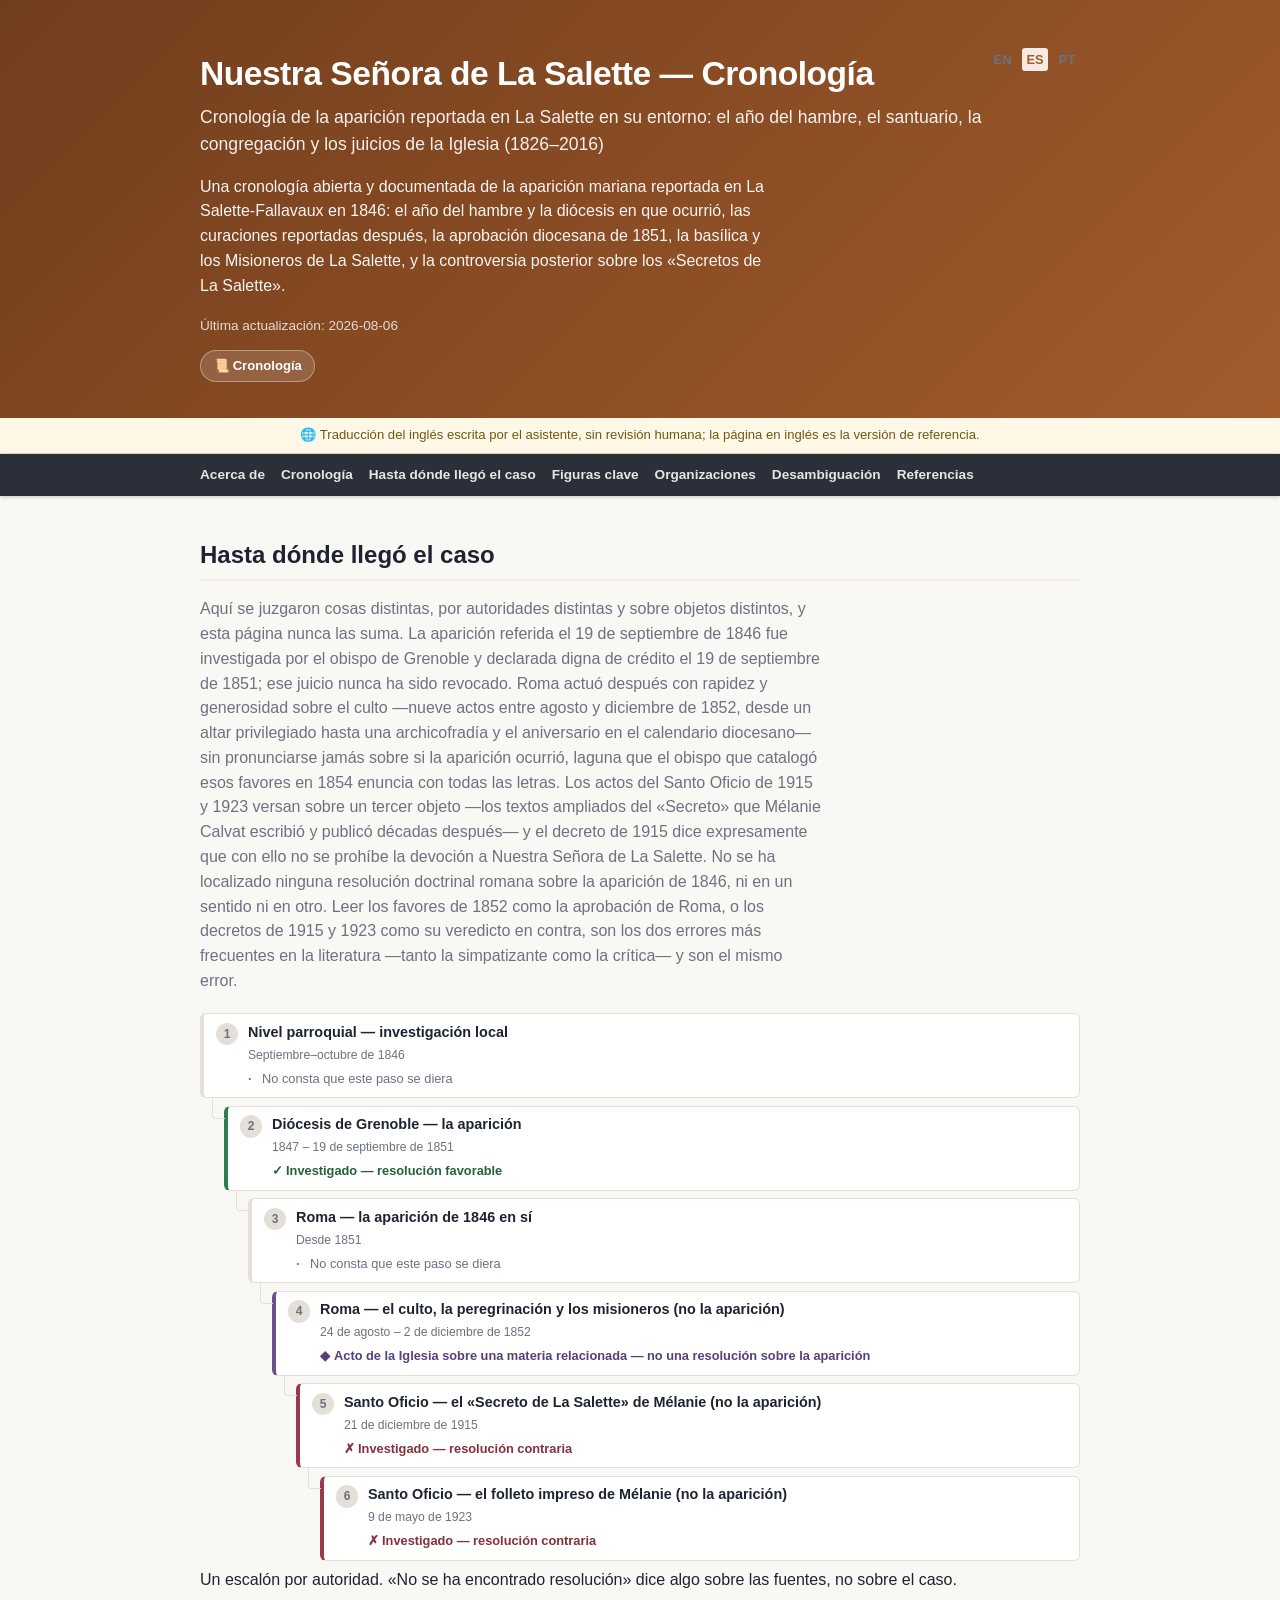
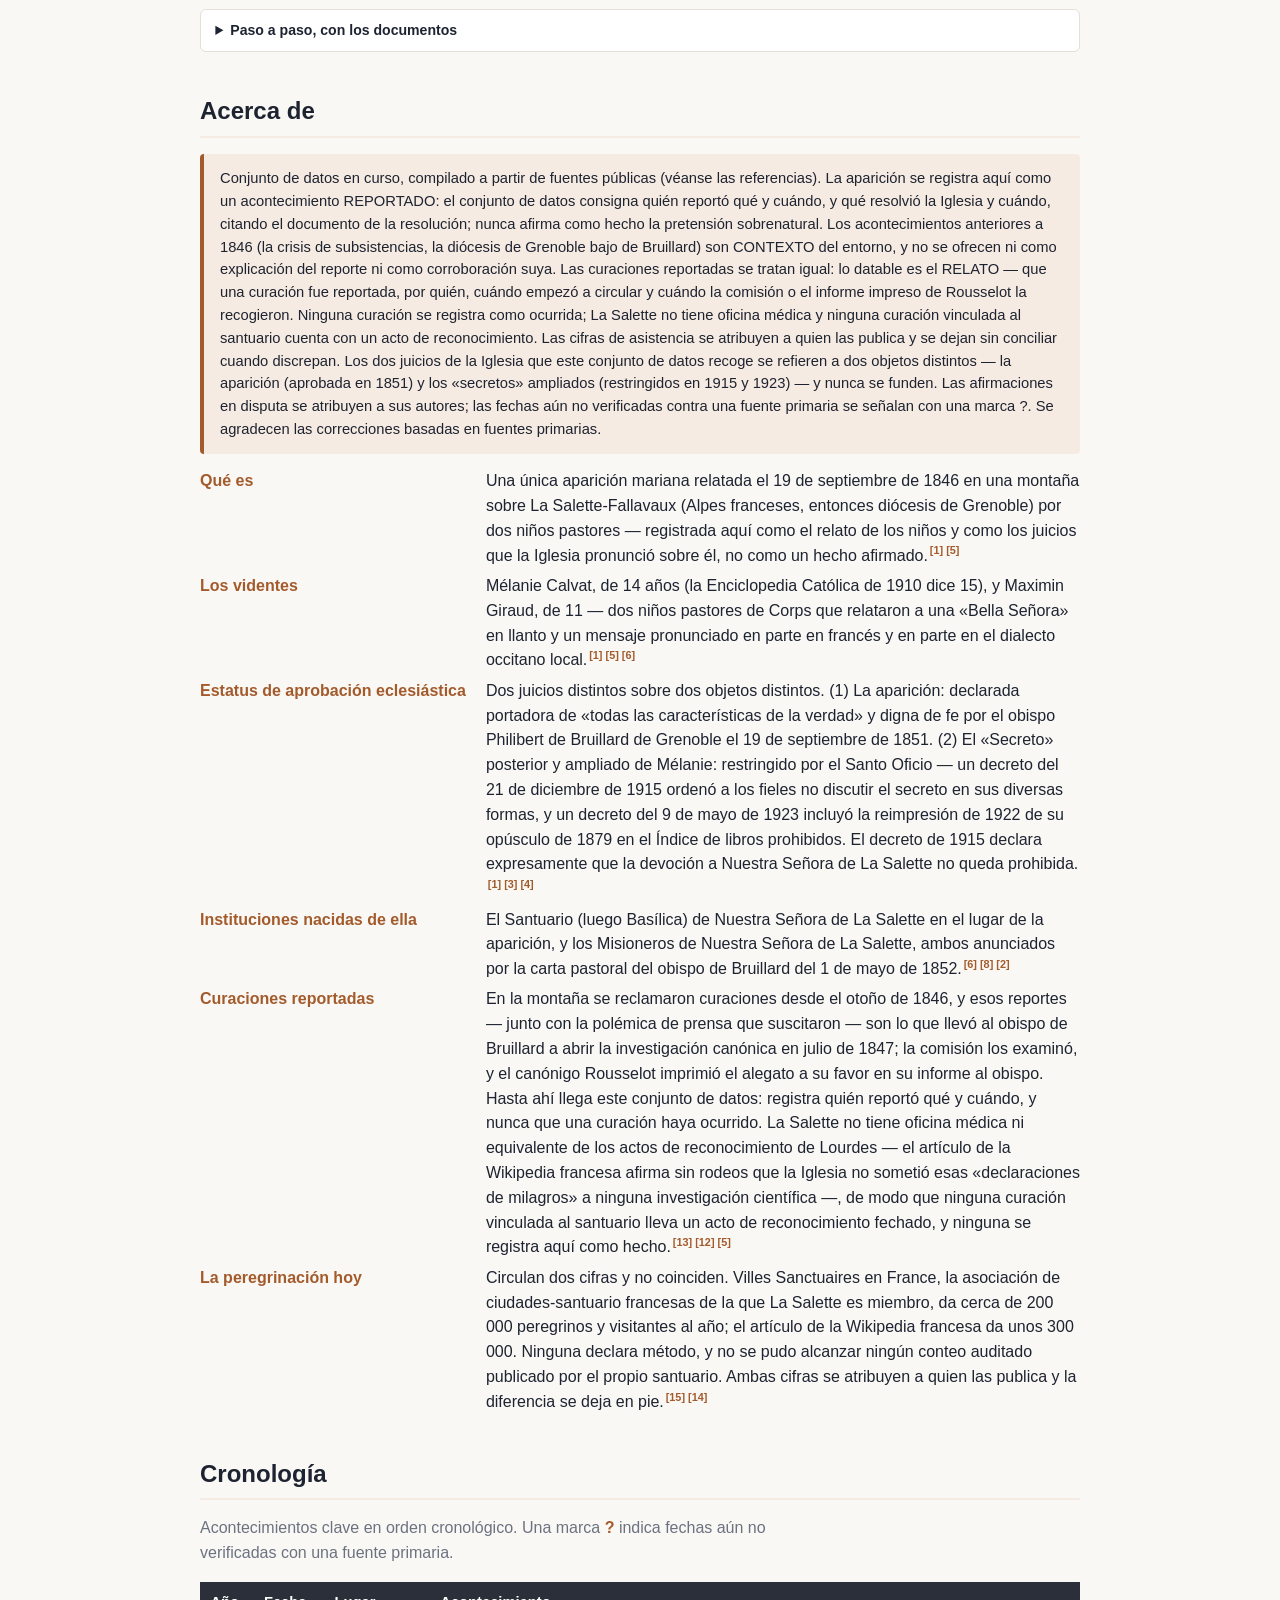
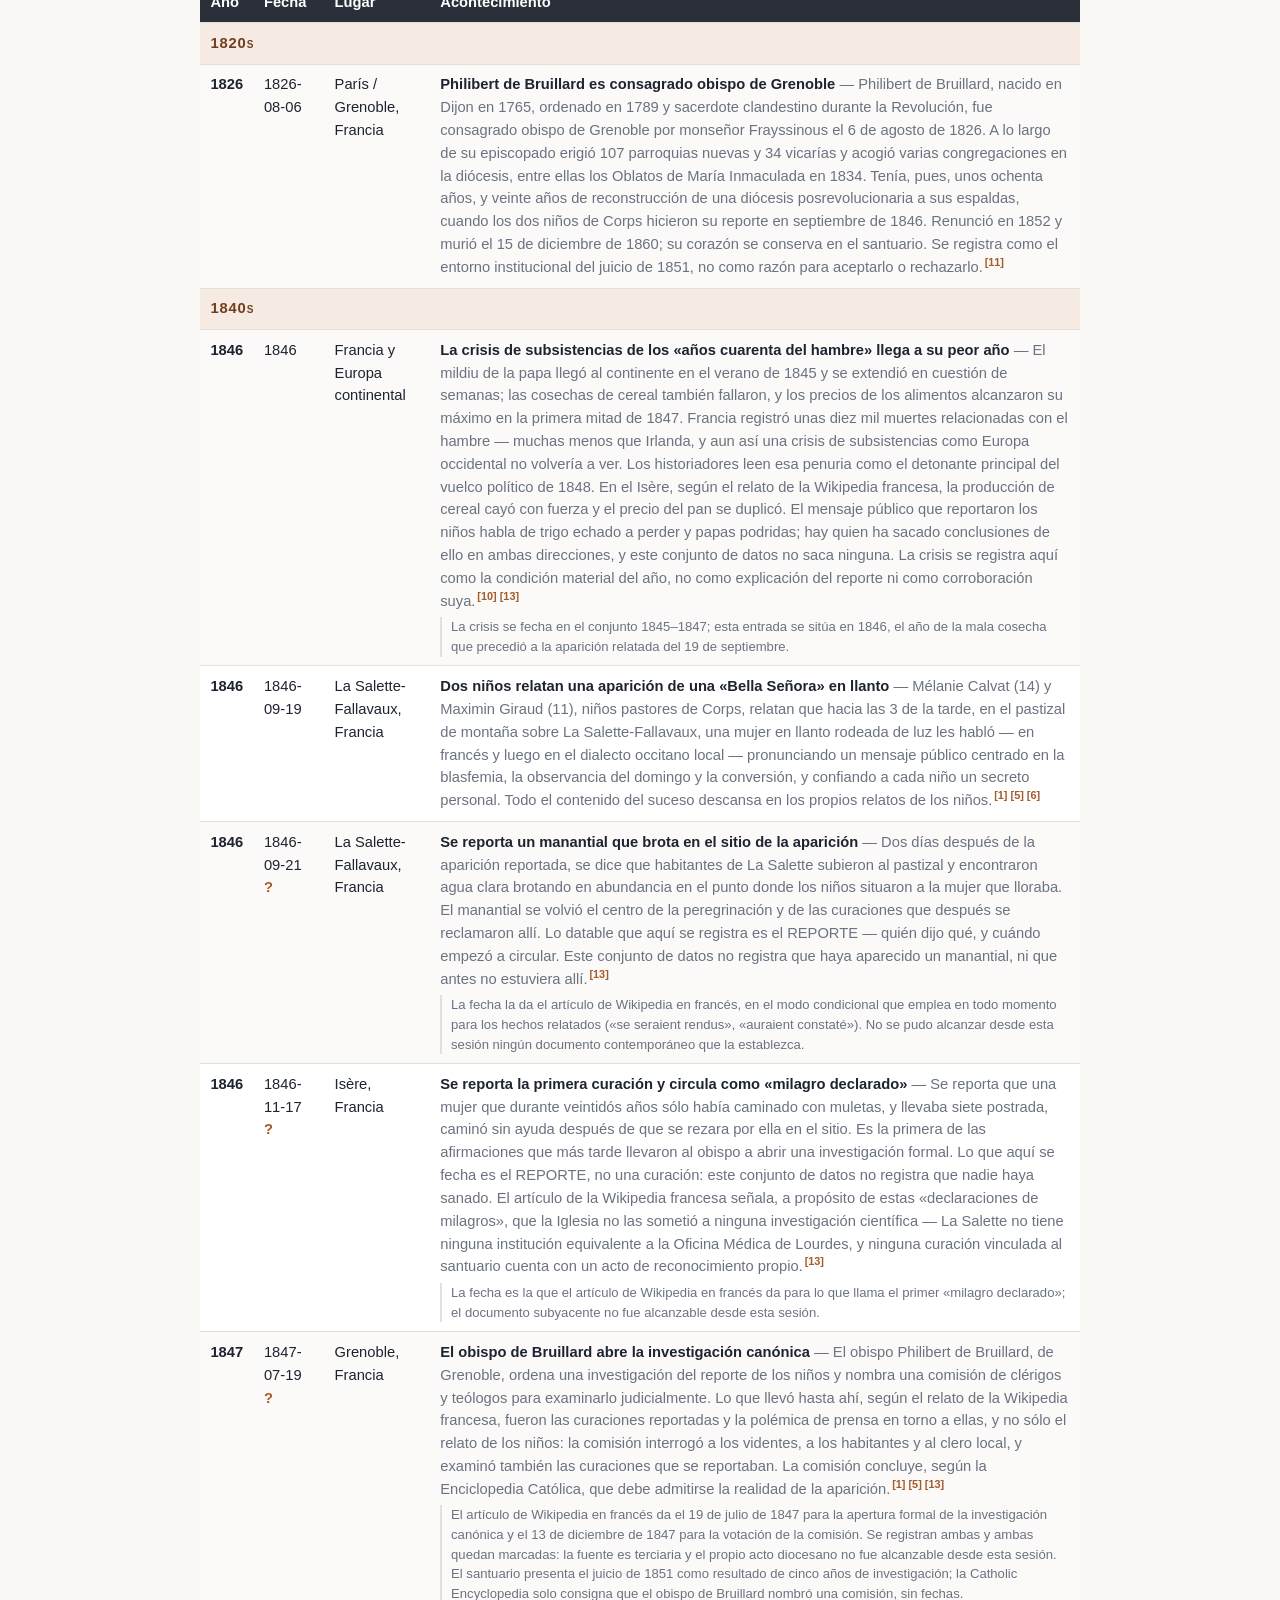
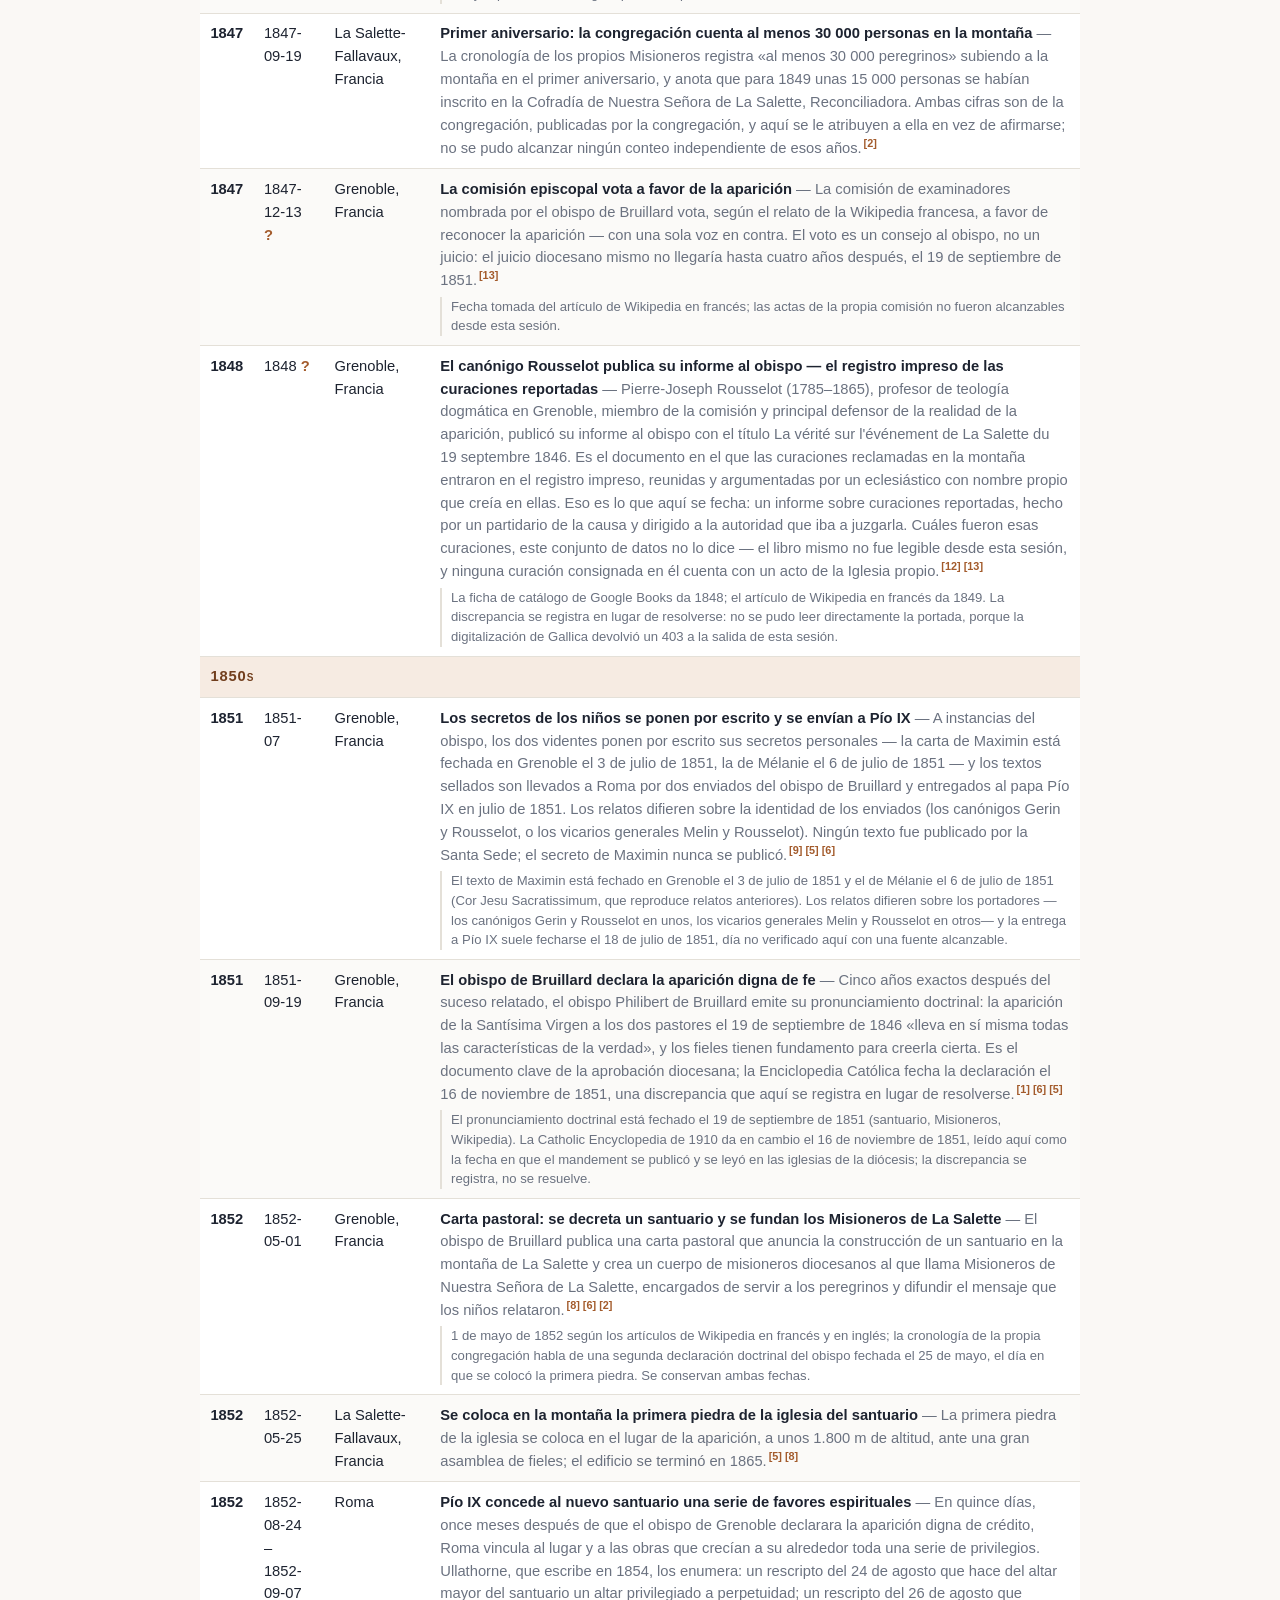
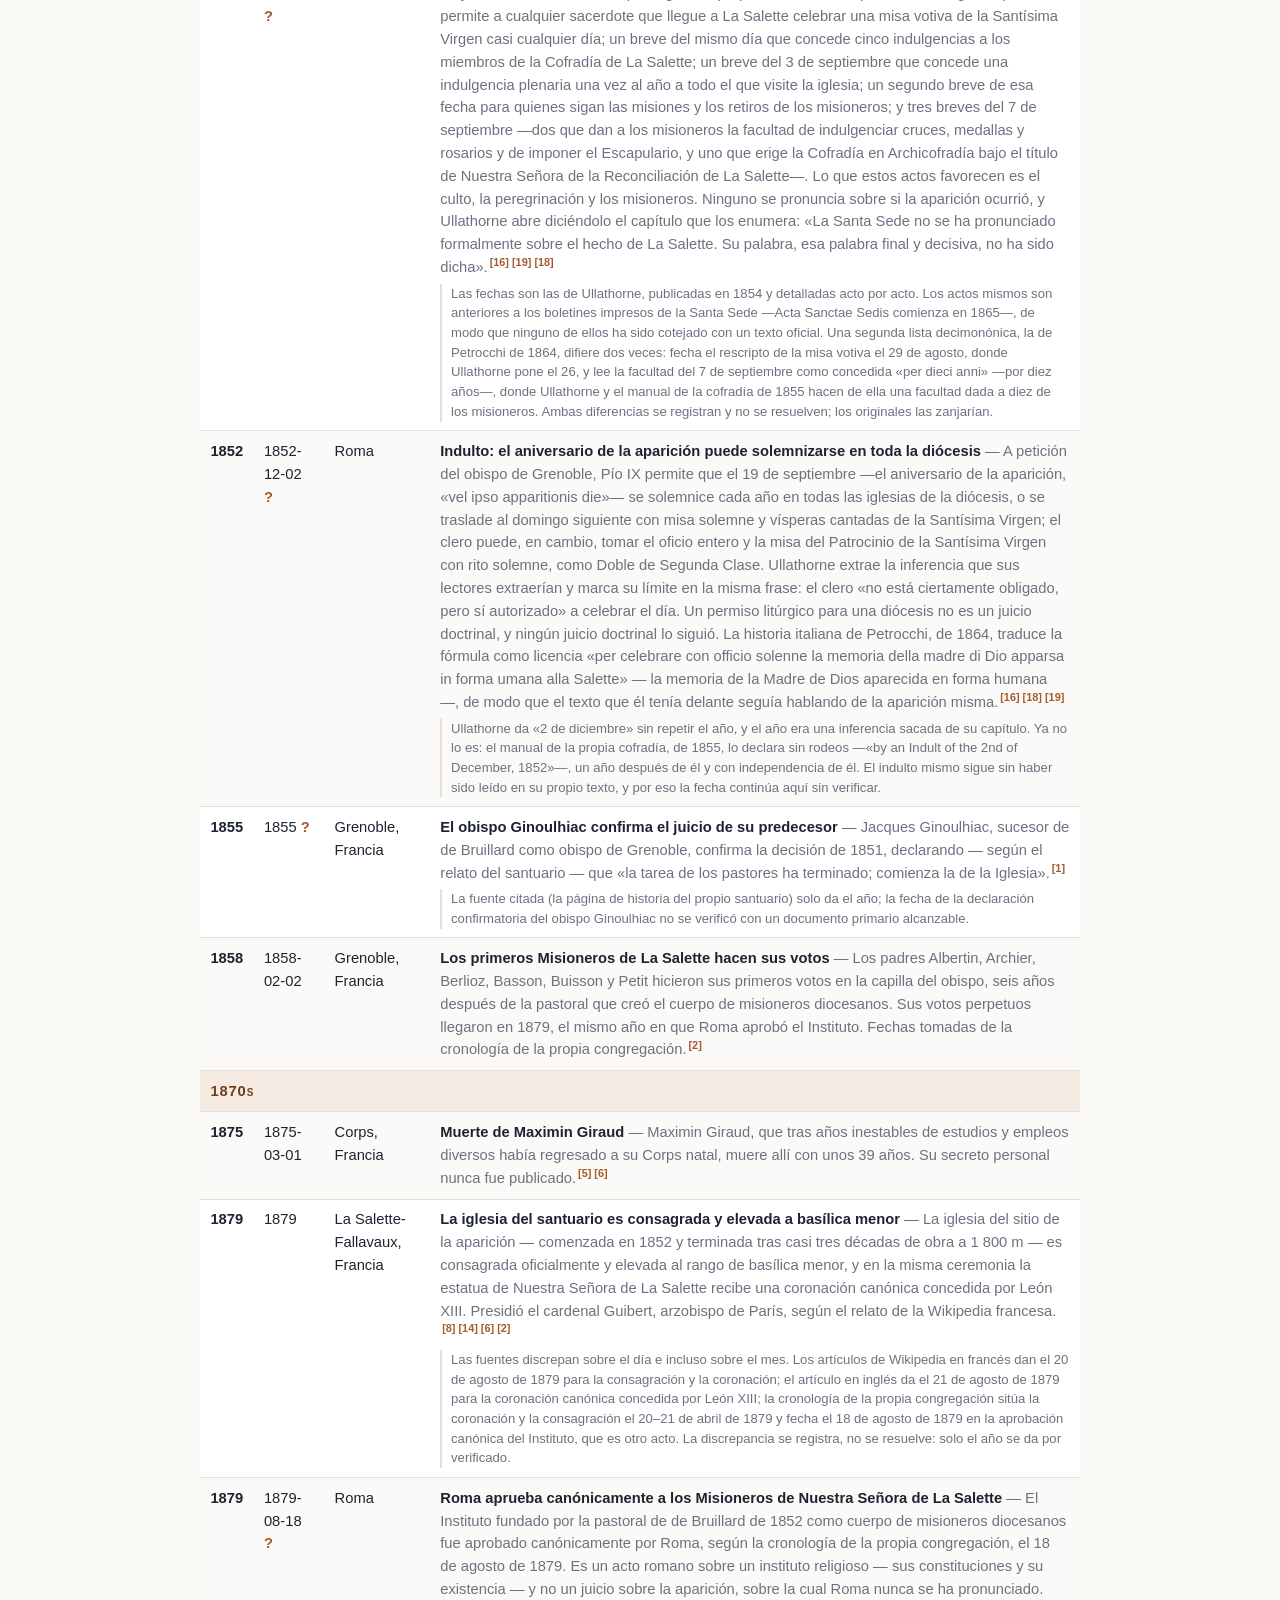
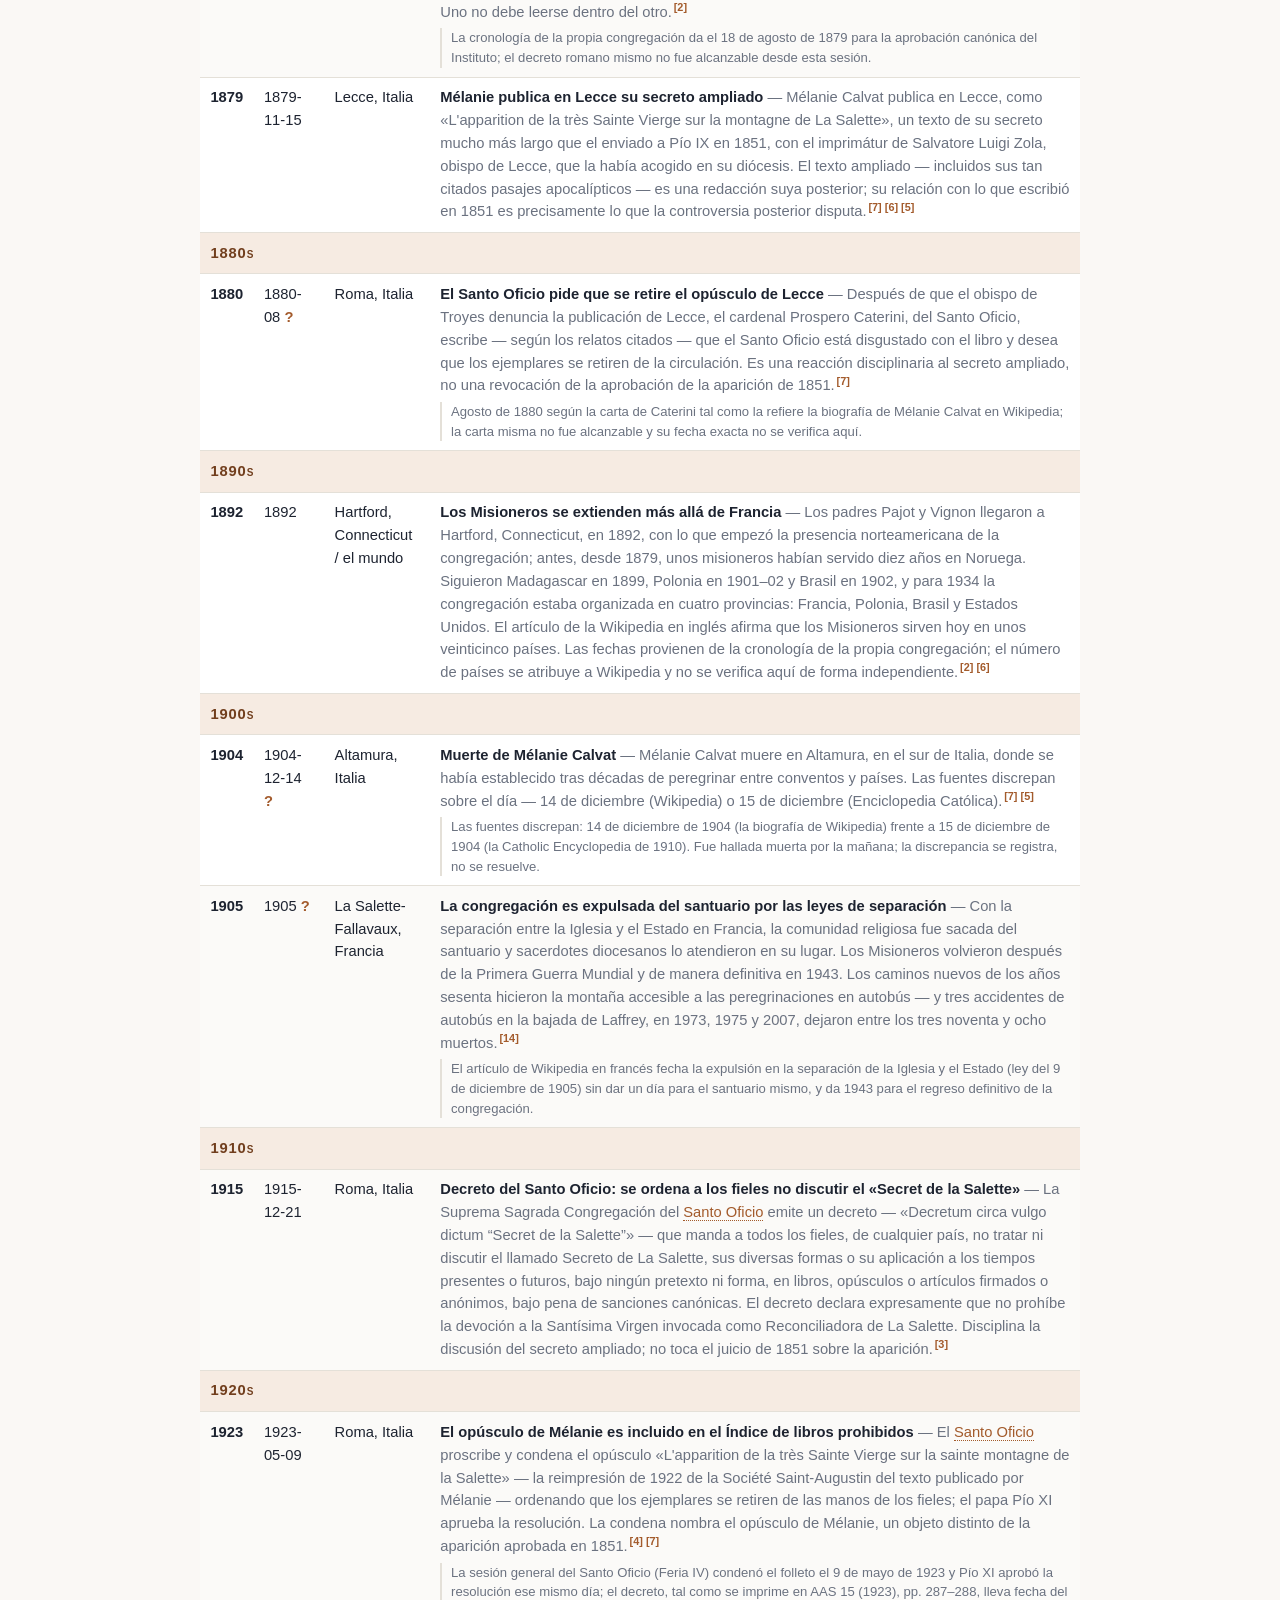
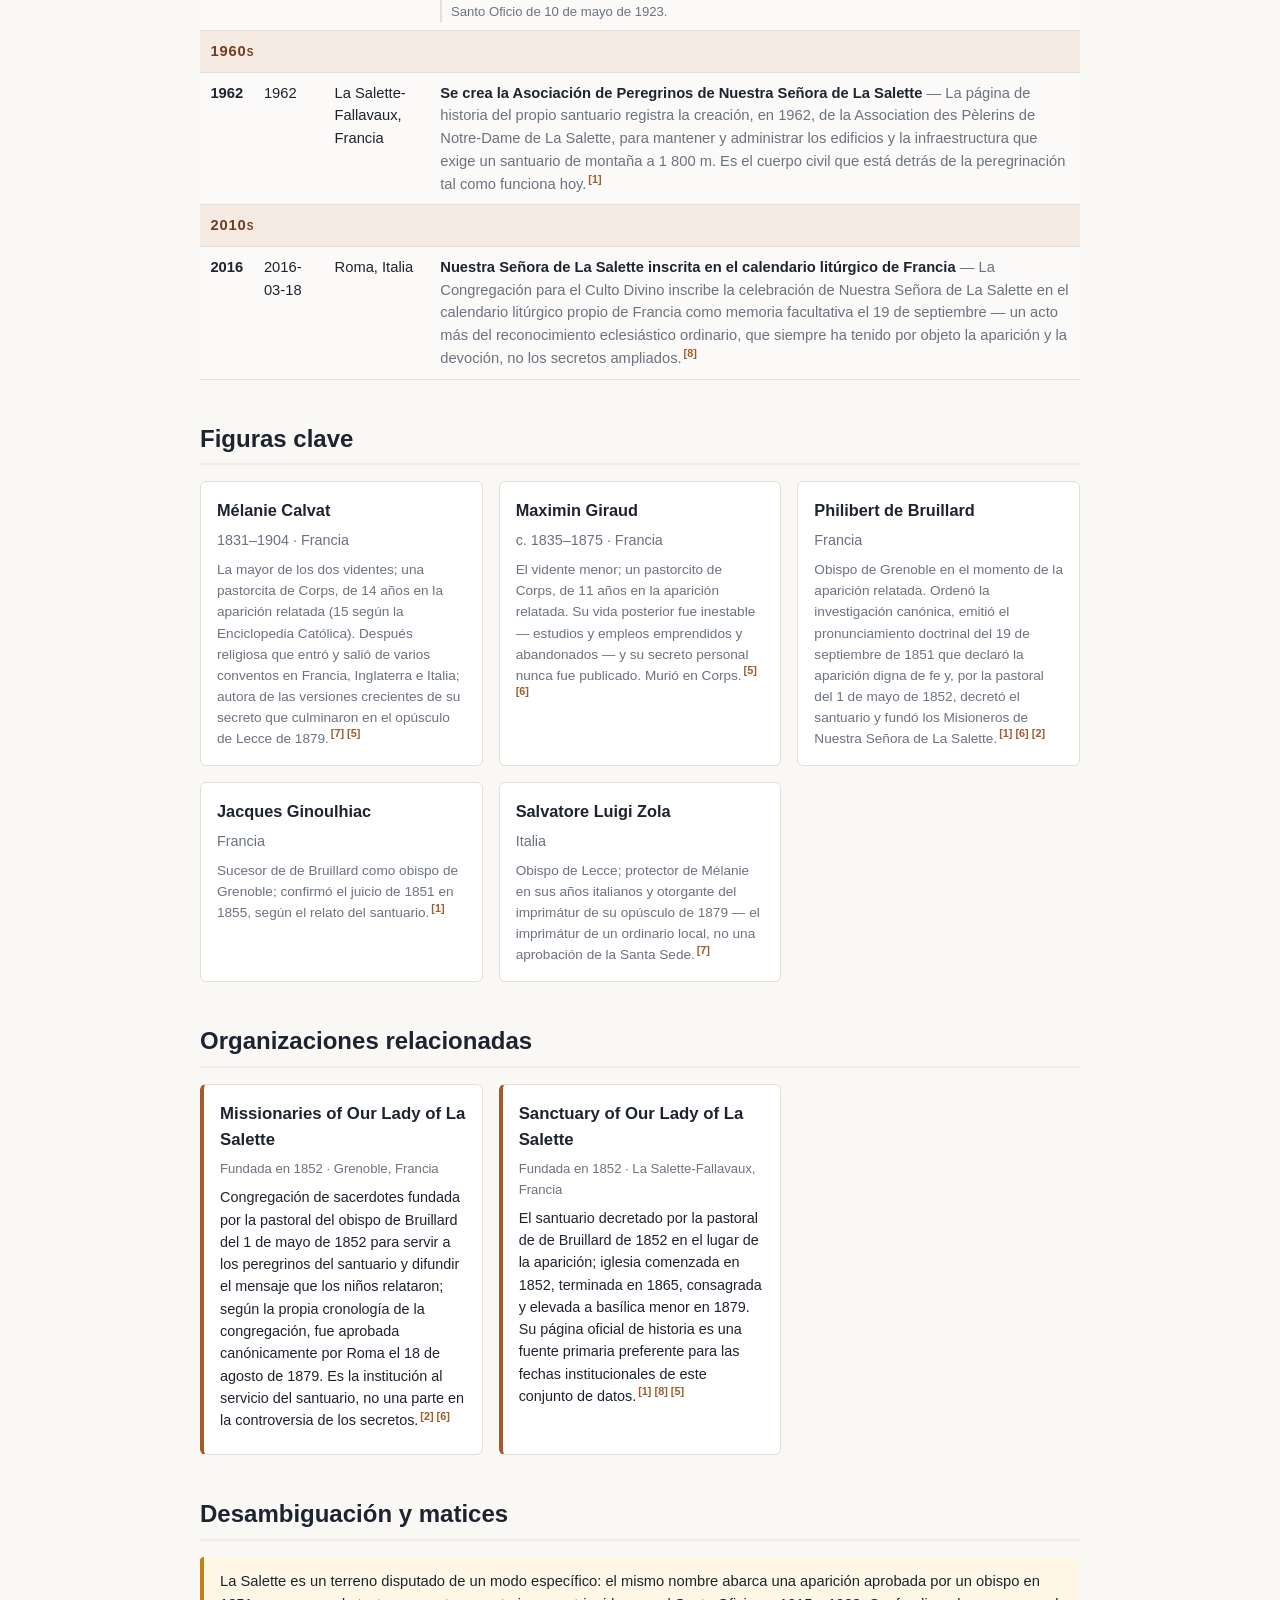
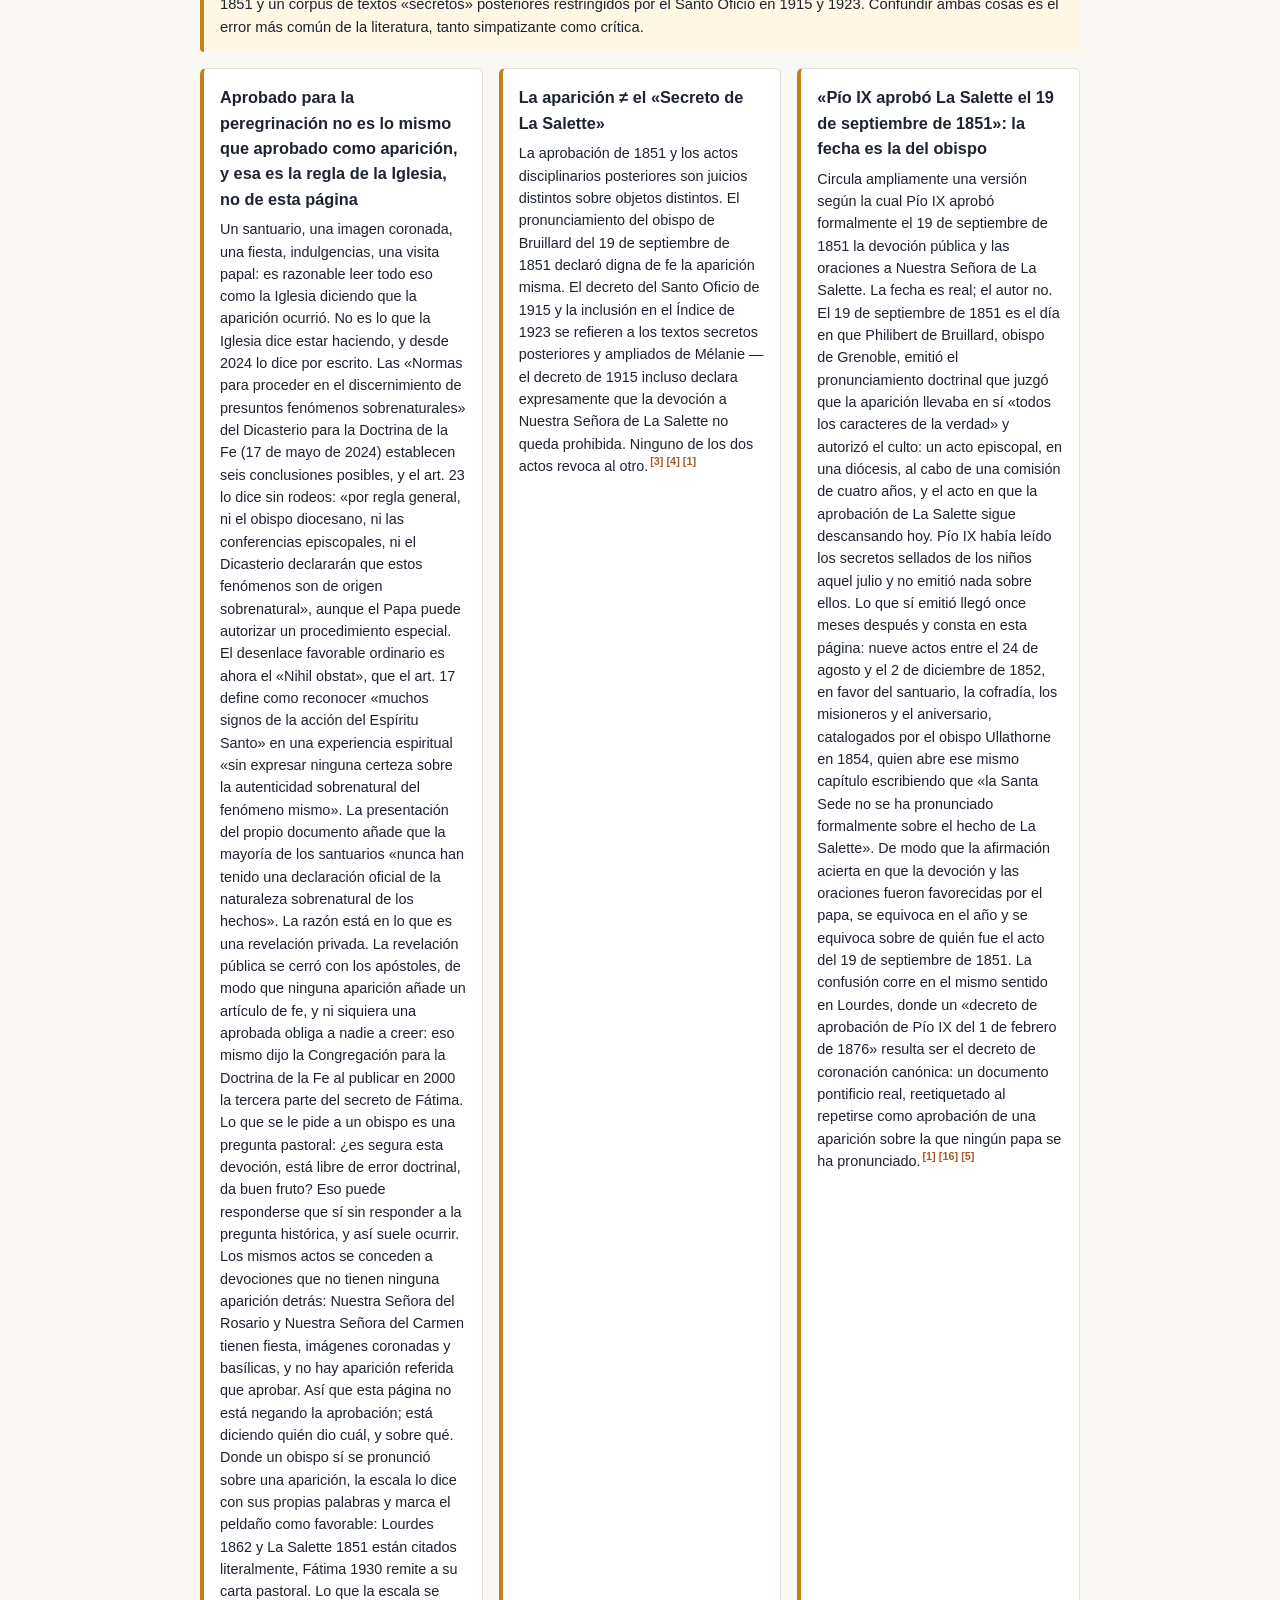
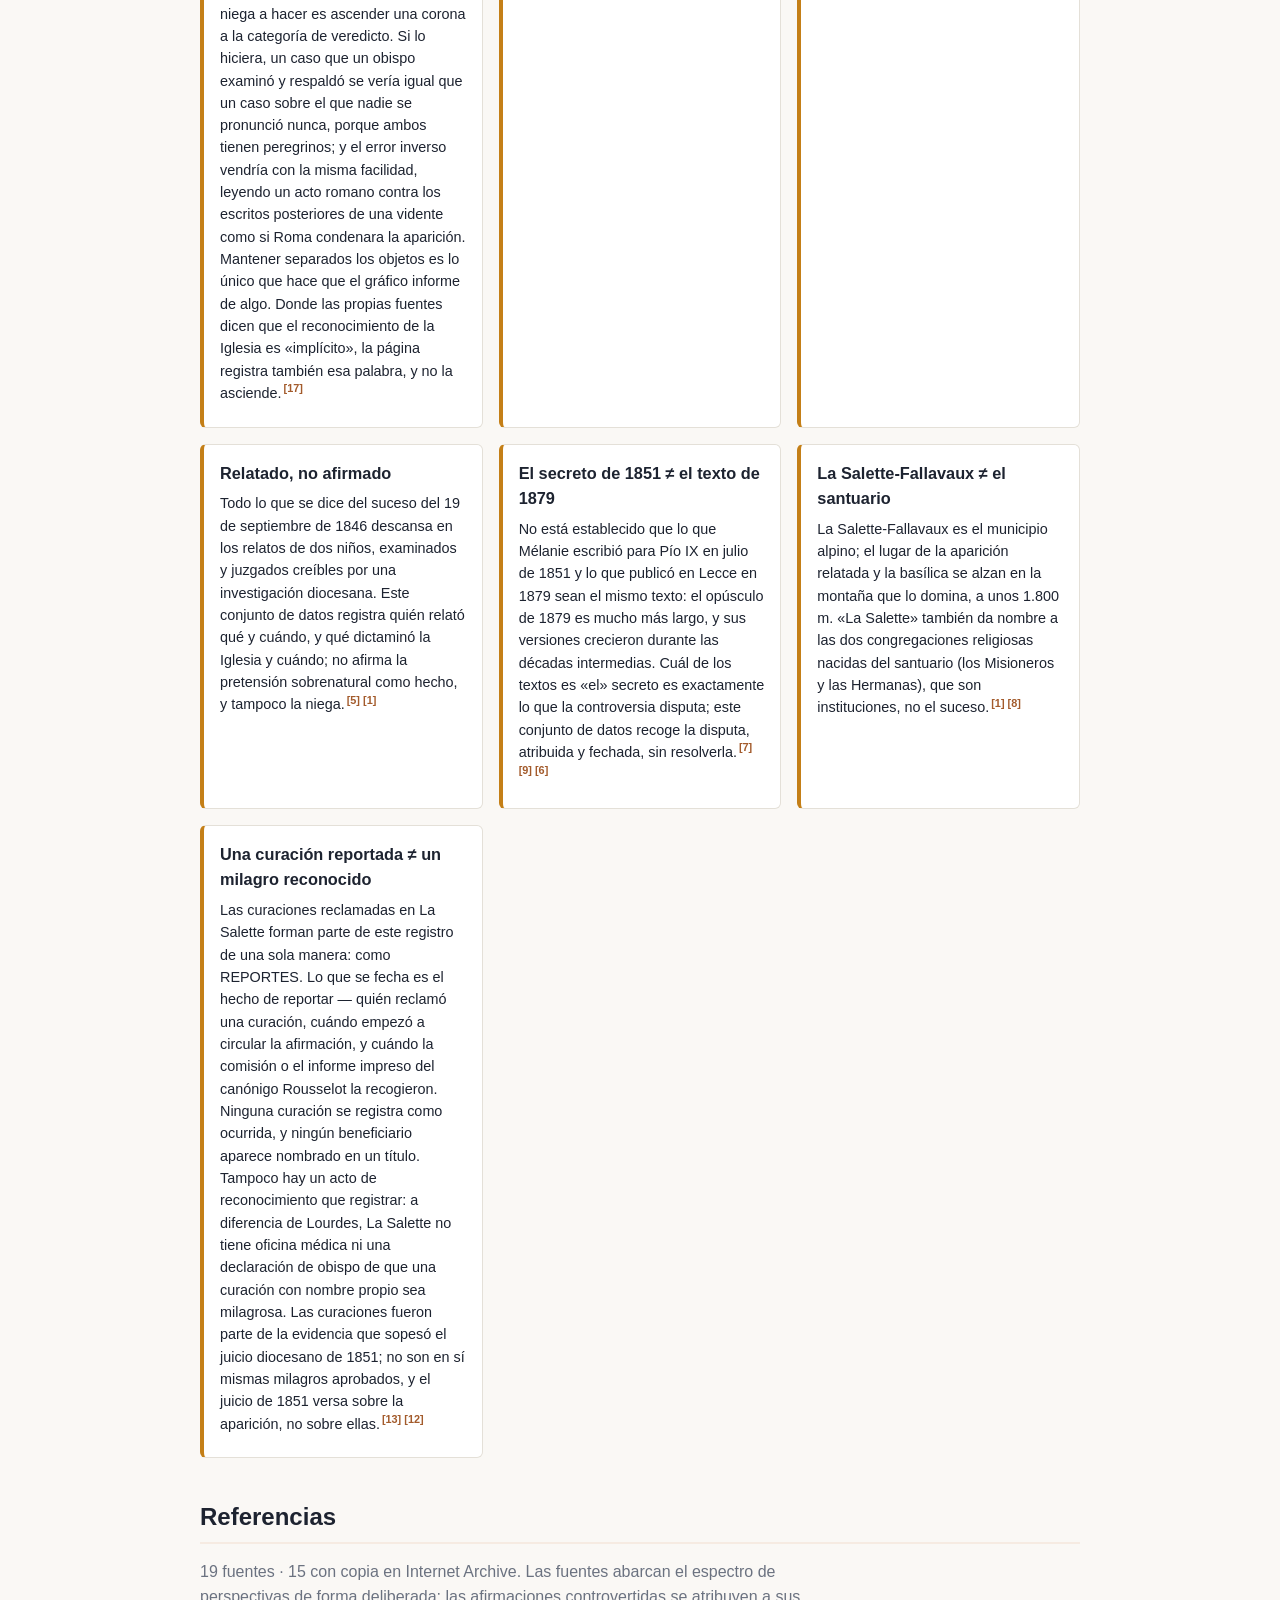
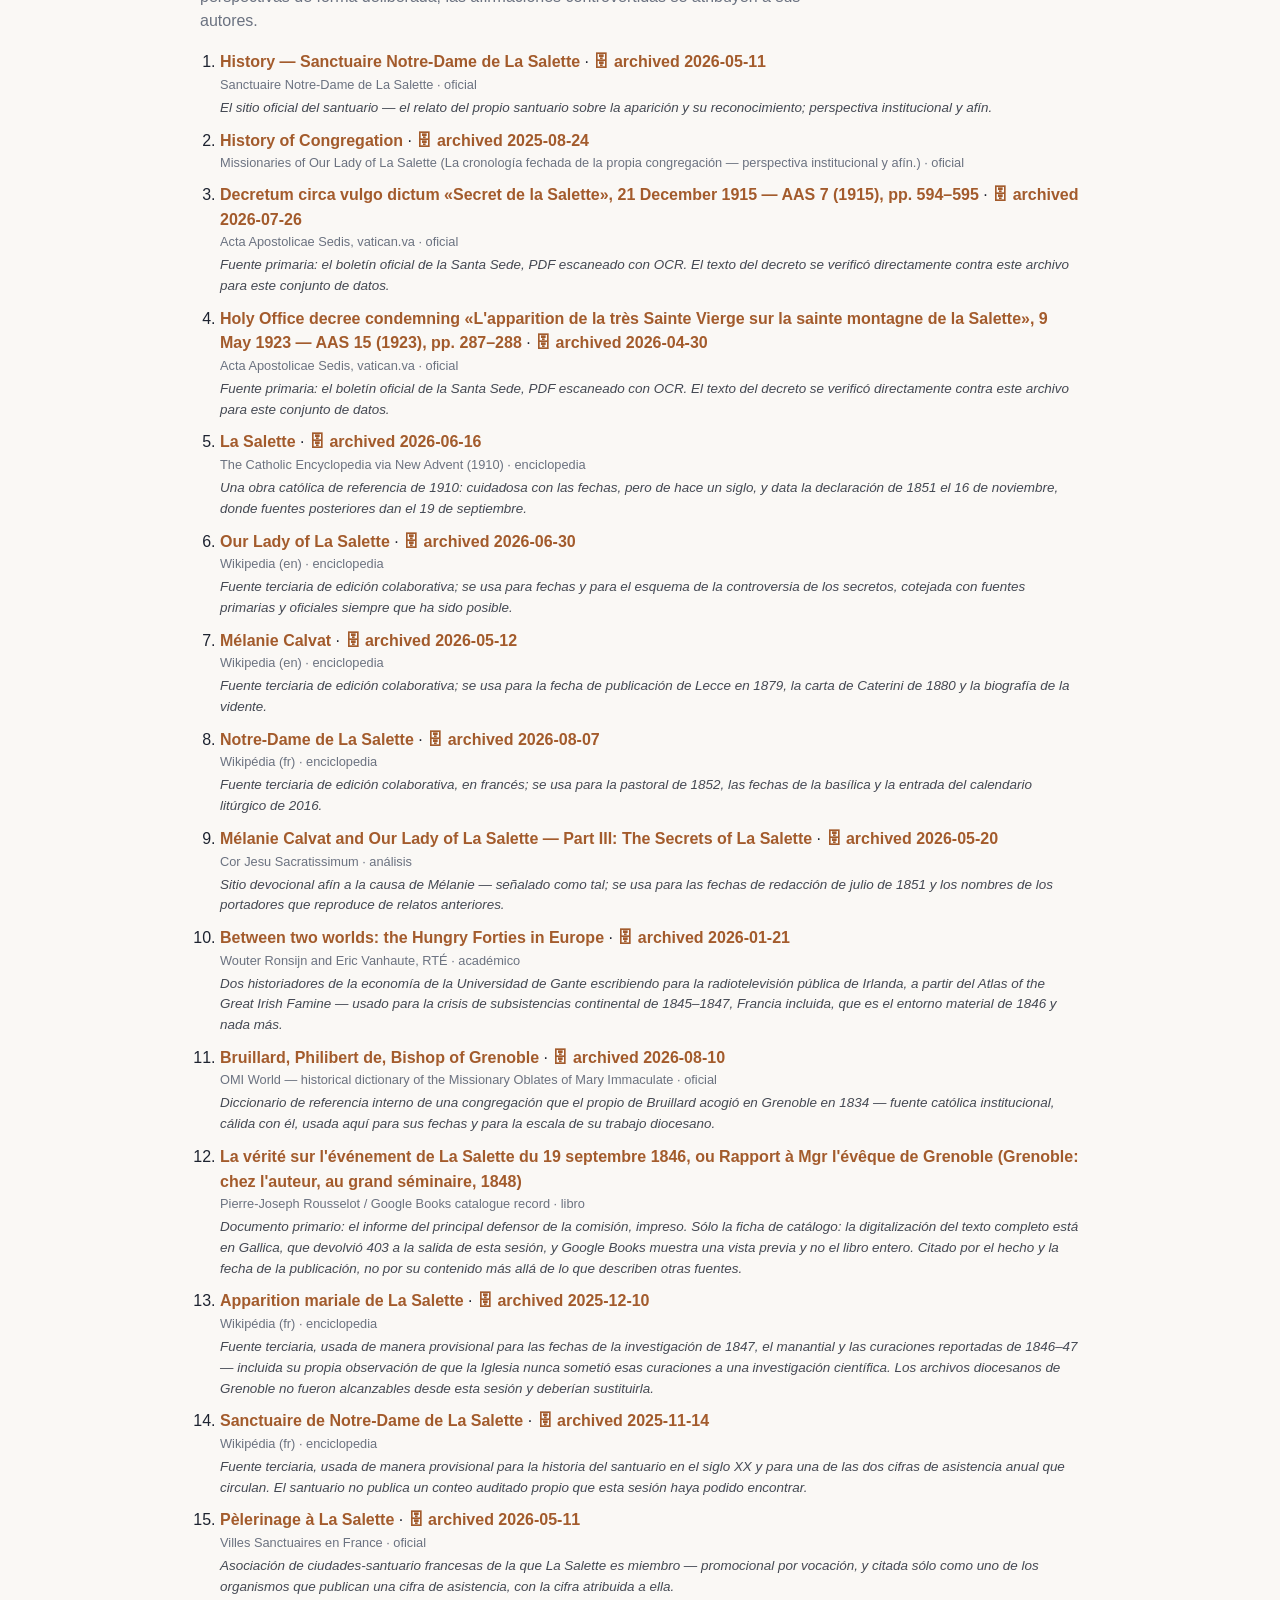
==== commit 3f5eaba9: "Wayback: refresh data/archives.json (scheduled preservation run)" ====
--- a/docs/es/index.html
+++ b/docs/es/index.html
@@ -536,60 +536,60 @@
 
     <section id="references">
       <h2>Referencias</h2>
-      <p class="section-intro">19 fuentes. Las fuentes abarcan el
+      <p class="section-intro">19 fuentes · 15 con copia en Internet Archive. Las fuentes abarcan el
       espectro de perspectivas de forma deliberada; las afirmaciones controvertidas se atribuyen a sus autores.</p>
       <ol class="references">
         <li id="ref-1">
-          <a href="https://lasalette.cef.fr/en/history/" rel="noopener noreferrer" target="_blank">History — Sanctuaire Notre-Dame de La Salette</a>
+          <a href="https://lasalette.cef.fr/en/history/" rel="noopener noreferrer" target="_blank">History — Sanctuaire Notre-Dame de La Salette</a> · <a class="archive-link" href="https://web.archive.org/web/20260511142100/https://lasalette.cef.fr/en/history/" rel="noopener noreferrer" target="_blank">🗄 archived 2026-05-11</a>
           <span class="ref-meta">Sanctuaire Notre-Dame de La Salette · oficial</span>
           <span class="ref-note">El sitio oficial del santuario — el relato del propio santuario sobre la aparición y su reconocimiento; perspectiva institucional y afín.</span>
         </li>
         <li id="ref-2">
-          <a href="https://www.lasalette.info/mission/history-of-congregation" rel="noopener noreferrer" target="_blank">History of Congregation</a>
+          <a href="https://www.lasalette.info/mission/history-of-congregation" rel="noopener noreferrer" target="_blank">History of Congregation</a> · <a class="archive-link" href="https://web.archive.org/web/20250824094712/https://www.lasalette.info/mission/history-of-congregation" rel="noopener noreferrer" target="_blank">🗄 archived 2025-08-24</a>
           <span class="ref-meta">Missionaries of Our Lady of La Salette (La cronología fechada de la propia congregación — perspectiva institucional y afín.) · oficial</span>
         </li>
         <li id="ref-3">
-          <a href="https://www.vatican.va/archive/aas/documents/AAS-07-1915-ocr.pdf" rel="noopener noreferrer" target="_blank">Decretum circa vulgo dictum «Secret de la Salette», 21 December 1915 — AAS 7 (1915), pp. 594–595</a>
+          <a href="https://www.vatican.va/archive/aas/documents/AAS-07-1915-ocr.pdf" rel="noopener noreferrer" target="_blank">Decretum circa vulgo dictum «Secret de la Salette», 21 December 1915 — AAS 7 (1915), pp. 594–595</a> · <a class="archive-link" href="https://web.archive.org/web/20260726131910/https://www.vatican.va/archive/aas/documents/AAS-07-1915-ocr.pdf" rel="noopener noreferrer" target="_blank">🗄 archived 2026-07-26</a>
           <span class="ref-meta">Acta Apostolicae Sedis, vatican.va · oficial</span>
           <span class="ref-note">Fuente primaria: el boletín oficial de la Santa Sede, PDF escaneado con OCR. El texto del decreto se verificó directamente contra este archivo para este conjunto de datos.</span>
         </li>
         <li id="ref-4">
-          <a href="https://www.vatican.va/archive/aas/documents/AAS-15-1923-ocr.pdf" rel="noopener noreferrer" target="_blank">Holy Office decree condemning «L&#39;apparition de la très Sainte Vierge sur la sainte montagne de la Salette», 9 May 1923 — AAS 15 (1923), pp. 287–288</a>
+          <a href="https://www.vatican.va/archive/aas/documents/AAS-15-1923-ocr.pdf" rel="noopener noreferrer" target="_blank">Holy Office decree condemning «L&#39;apparition de la très Sainte Vierge sur la sainte montagne de la Salette», 9 May 1923 — AAS 15 (1923), pp. 287–288</a> · <a class="archive-link" href="https://web.archive.org/web/20260430055714/https://www.vatican.va/archive/aas/documents/AAS-15-1923-ocr.pdf" rel="noopener noreferrer" target="_blank">🗄 archived 2026-04-30</a>
           <span class="ref-meta">Acta Apostolicae Sedis, vatican.va · oficial</span>
           <span class="ref-note">Fuente primaria: el boletín oficial de la Santa Sede, PDF escaneado con OCR. El texto del decreto se verificó directamente contra este archivo para este conjunto de datos.</span>
         </li>
         <li id="ref-5">
-          <a href="https://www.newadvent.org/cathen/09008b.htm" rel="noopener noreferrer" target="_blank">La Salette</a>
+          <a href="https://www.newadvent.org/cathen/09008b.htm" rel="noopener noreferrer" target="_blank">La Salette</a> · <a class="archive-link" href="https://web.archive.org/web/20260616154626/https://www.newadvent.org/cathen/09008b.htm" rel="noopener noreferrer" target="_blank">🗄 archived 2026-06-16</a>
           <span class="ref-meta">The Catholic Encyclopedia via New Advent (1910) · enciclopedia</span>
           <span class="ref-note">Una obra católica de referencia de 1910: cuidadosa con las fechas, pero de hace un siglo, y data la declaración de 1851 el 16 de noviembre, donde fuentes posteriores dan el 19 de septiembre.</span>
         </li>
         <li id="ref-6">
-          <a href="https://en.wikipedia.org/wiki/Our_Lady_of_La_Salette" rel="noopener noreferrer" target="_blank">Our Lady of La Salette</a>
+          <a href="https://en.wikipedia.org/wiki/Our_Lady_of_La_Salette" rel="noopener noreferrer" target="_blank">Our Lady of La Salette</a> · <a class="archive-link" href="https://web.archive.org/web/20260630231614/https://en.wikipedia.org/wiki/Our_Lady_of_La_Salette" rel="noopener noreferrer" target="_blank">🗄 archived 2026-06-30</a>
           <span class="ref-meta">Wikipedia (en) · enciclopedia</span>
           <span class="ref-note">Fuente terciaria de edición colaborativa; se usa para fechas y para el esquema de la controversia de los secretos, cotejada con fuentes primarias y oficiales siempre que ha sido posible.</span>
         </li>
         <li id="ref-7">
-          <a href="https://en.wikipedia.org/wiki/M%C3%A9lanie_Calvat" rel="noopener noreferrer" target="_blank">Mélanie Calvat</a>
+          <a href="https://en.wikipedia.org/wiki/M%C3%A9lanie_Calvat" rel="noopener noreferrer" target="_blank">Mélanie Calvat</a> · <a class="archive-link" href="https://web.archive.org/web/20260512213307/https://en.wikipedia.org/wiki/M%C3%A9lanie_Calvat" rel="noopener noreferrer" target="_blank">🗄 archived 2026-05-12</a>
           <span class="ref-meta">Wikipedia (en) · enciclopedia</span>
           <span class="ref-note">Fuente terciaria de edición colaborativa; se usa para la fecha de publicación de Lecce en 1879, la carta de Caterini de 1880 y la biografía de la vidente.</span>
         </li>
         <li id="ref-8">
-          <a href="https://fr.wikipedia.org/wiki/Notre-Dame_de_La_Salette" rel="noopener noreferrer" target="_blank">Notre-Dame de La Salette</a>
+          <a href="https://fr.wikipedia.org/wiki/Notre-Dame_de_La_Salette" rel="noopener noreferrer" target="_blank">Notre-Dame de La Salette</a> · <a class="archive-link" href="https://web.archive.org/web/20260807221430/https://fr.wikipedia.org/wiki/Notre-Dame_de_La_Salette" rel="noopener noreferrer" target="_blank">🗄 archived 2026-08-07</a>
           <span class="ref-meta">Wikipédia (fr) · enciclopedia</span>
           <span class="ref-note">Fuente terciaria de edición colaborativa, en francés; se usa para la pastoral de 1852, las fechas de la basílica y la entrada del calendario litúrgico de 2016.</span>
         </li>
         <li id="ref-9">
-          <a href="https://corjesusacratissimum.org/2012/07/melanie-calvat-and-our-lady-of-la-salette-part-iii-the-secrets-of-la-salette/" rel="noopener noreferrer" target="_blank">Mélanie Calvat and Our Lady of La Salette — Part III: The Secrets of La Salette</a>
+          <a href="https://corjesusacratissimum.org/2012/07/melanie-calvat-and-our-lady-of-la-salette-part-iii-the-secrets-of-la-salette/" rel="noopener noreferrer" target="_blank">Mélanie Calvat and Our Lady of La Salette — Part III: The Secrets of La Salette</a> · <a class="archive-link" href="https://web.archive.org/web/20260520194717/https://corjesusacratissimum.org/2012/07/melanie-calvat-and-our-lady-of-la-salette-part-iii-the-secrets-of-la-salette/" rel="noopener noreferrer" target="_blank">🗄 archived 2026-05-20</a>
           <span class="ref-meta">Cor Jesu Sacratissimum · análisis</span>
           <span class="ref-note">Sitio devocional afín a la causa de Mélanie — señalado como tal; se usa para las fechas de redacción de julio de 1851 y los nombres de los portadores que reproduce de relatos anteriores.</span>
         </li>
         <li id="ref-10">
-          <a href="https://www.rte.ie/history/the-great-irish-famine/2022/0127/1276178-the-hungry-forties-in-europe/" rel="noopener noreferrer" target="_blank">Between two worlds: the Hungry Forties in Europe</a>
+          <a href="https://www.rte.ie/history/the-great-irish-famine/2022/0127/1276178-the-hungry-forties-in-europe/" rel="noopener noreferrer" target="_blank">Between two worlds: the Hungry Forties in Europe</a> · <a class="archive-link" href="https://web.archive.org/web/20260121205746/https://www.rte.ie/history/the-great-irish-famine/2022/0127/1276178-the-hungry-forties-in-europe/" rel="noopener noreferrer" target="_blank">🗄 archived 2026-01-21</a>
           <span class="ref-meta">Wouter Ronsijn and Eric Vanhaute, RTÉ · académico</span>
           <span class="ref-note">Dos historiadores de la economía de la Universidad de Gante escribiendo para la radiotelevisión pública de Irlanda, a partir del Atlas of the Great Irish Famine — usado para la crisis de subsistencias continental de 1845–1847, Francia incluida, que es el entorno material de 1846 y nada más.</span>
         </li>
         <li id="ref-11">
-          <a href="https://www.omiworld.org/lemma/bruillard-philibert-de-bishop-of-grenoble/" rel="noopener noreferrer" target="_blank">Bruillard, Philibert de, Bishop of Grenoble</a>
+          <a href="https://www.omiworld.org/lemma/bruillard-philibert-de-bishop-of-grenoble/" rel="noopener noreferrer" target="_blank">Bruillard, Philibert de, Bishop of Grenoble</a> · <a class="archive-link" href="https://web.archive.org/web/20260810080610/https://www.omiworld.org/lemma/bruillard-philibert-de-bishop-of-grenoble/" rel="noopener noreferrer" target="_blank">🗄 archived 2026-08-10</a>
           <span class="ref-meta">OMI World — historical dictionary of the Missionary Oblates of Mary Immaculate · oficial</span>
           <span class="ref-note">Diccionario de referencia interno de una congregación que el propio de Bruillard acogió en Grenoble en 1834 — fuente católica institucional, cálida con él, usada aquí para sus fechas y para la escala de su trabajo diocesano.</span>
         </li>
@@ -599,17 +599,17 @@
           <span class="ref-note">Documento primario: el informe del principal defensor de la comisión, impreso. Sólo la ficha de catálogo: la digitalización del texto completo está en Gallica, que devolvió 403 a la salida de esta sesión, y Google Books muestra una vista previa y no el libro entero. Citado por el hecho y la fecha de la publicación, no por su contenido más allá de lo que describen otras fuentes.</span>
         </li>
         <li id="ref-13">
-          <a href="https://fr.wikipedia.org/wiki/Apparition_mariale_de_La_Salette" rel="noopener noreferrer" target="_blank">Apparition mariale de La Salette</a>
+          <a href="https://fr.wikipedia.org/wiki/Apparition_mariale_de_La_Salette" rel="noopener noreferrer" target="_blank">Apparition mariale de La Salette</a> · <a class="archive-link" href="https://web.archive.org/web/20251210150135/https://fr.wikipedia.org/wiki/Apparition_mariale_de_La_Salette" rel="noopener noreferrer" target="_blank">🗄 archived 2025-12-10</a>
           <span class="ref-meta">Wikipédia (fr) · enciclopedia</span>
           <span class="ref-note">Fuente terciaria, usada de manera provisional para las fechas de la investigación de 1847, el manantial y las curaciones reportadas de 1846–47 — incluida su propia observación de que la Iglesia nunca sometió esas curaciones a una investigación científica. Los archivos diocesanos de Grenoble no fueron alcanzables desde esta sesión y deberían sustituirla.</span>
         </li>
         <li id="ref-14">
-          <a href="https://fr.wikipedia.org/wiki/Sanctuaire_de_Notre-Dame_de_La_Salette" rel="noopener noreferrer" target="_blank">Sanctuaire de Notre-Dame de La Salette</a>
+          <a href="https://fr.wikipedia.org/wiki/Sanctuaire_de_Notre-Dame_de_La_Salette" rel="noopener noreferrer" target="_blank">Sanctuaire de Notre-Dame de La Salette</a> · <a class="archive-link" href="https://web.archive.org/web/20251114195155/https://fr.wikipedia.org/wiki/Sanctuaire_de_Notre-Dame_de_La_Salette" rel="noopener noreferrer" target="_blank">🗄 archived 2025-11-14</a>
           <span class="ref-meta">Wikipédia (fr) · enciclopedia</span>
           <span class="ref-note">Fuente terciaria, usada de manera provisional para la historia del santuario en el siglo XX y para una de las dos cifras de asistencia anual que circulan. El santuario no publica un conteo auditado propio que esta sesión haya podido encontrar.</span>
         </li>
         <li id="ref-15">
-          <a href="https://www.villes-sanctuaires.com/villes-sanctuaires/salette/pelerinage" rel="noopener noreferrer" target="_blank">Pèlerinage à La Salette</a>
+          <a href="https://www.villes-sanctuaires.com/villes-sanctuaires/salette/pelerinage" rel="noopener noreferrer" target="_blank">Pèlerinage à La Salette</a> · <a class="archive-link" href="https://web.archive.org/web/20260511115729/https://www.villes-sanctuaires.com/villes-sanctuaires/salette/pelerinage" rel="noopener noreferrer" target="_blank">🗄 archived 2026-05-11</a>
           <span class="ref-meta">Villes Sanctuaires en France · oficial</span>
           <span class="ref-note">Asociación de ciudades-santuario francesas de la que La Salette es miembro — promocional por vocación, y citada sólo como uno de los organismos que publican una cifra de asistencia, con la cifra atribuida a ella.</span>
         </li>
@@ -619,7 +619,7 @@
           <span class="ref-note">Relato devocional casi contemporáneo de un obispo inglés que visitó La Salette en 1854 y entrevistó a los dos videntes; simpatizante de la aparición y explícito al respecto. Se cita aquí por su capítulo XI, que enumera nueve actos romanos de 1852 por su especie y su fecha, y que se abre declarando que la Santa Sede no se había pronunciado sobre el hecho de la aparición —una negativa procedente de un testigo cuyo interés iba en sentido contrario—. Los rescriptos, los breves y el indulto no se han leído aquí en su propio texto: son anteriores tanto a Acta Sanctae Sedis (1865) como a Acta Apostolicae Sedis (1909), de modo que los archivos de actos en línea de la Santa Sede no pueden contenerlos, y no se alcanzó ninguna otra transcripción desde esta sesión. El texto completo se leyó en la digitalización del Internet Archive (copia digitalizada por Google, holymountainlas00ullagoog).</span>
         </li>
         <li id="ref-17">
-          <a href="https://www.vatican.va/roman_curia/congregations/cfaith/documents/rc_ddf_doc_20240517_norme-fenomeni-soprannaturali_en.html" rel="noopener noreferrer" target="_blank">Norms for Proceeding in the Discernment of Alleged Supernatural Phenomena (17 May 2024)</a>
+          <a href="https://www.vatican.va/roman_curia/congregations/cfaith/documents/rc_ddf_doc_20240517_norme-fenomeni-soprannaturali_en.html" rel="noopener noreferrer" target="_blank">Norms for Proceeding in the Discernment of Alleged Supernatural Phenomena (17 May 2024)</a> · <a class="archive-link" href="https://web.archive.org/web/20260724130748/https://www.vatican.va/roman_curia/congregations/cfaith/documents/rc_ddf_doc_20240517_norme-fenomeni-soprannaturali_en.html" rel="noopener noreferrer" target="_blank">🗄 archived 2026-07-24</a>
           <span class="ref-meta">Dicastery for the Doctrine of the Faith, Holy See · oficial</span>
           <span class="ref-note">El procedimiento vigente de la Iglesia para juzgar apariciones referidas, en vigor desde el 19 de mayo de 2024; su art. 27 sustituye por entero las normas del 25 de febrero de 1978. Leído íntegramente para este conjunto de datos. Se cita por la regla que enuncia y no por nada que decida sobre este caso: no se aplica retroactivamente, y ningún caso de esta cronología fue juzgado con arreglo a él.</span>
         </li>
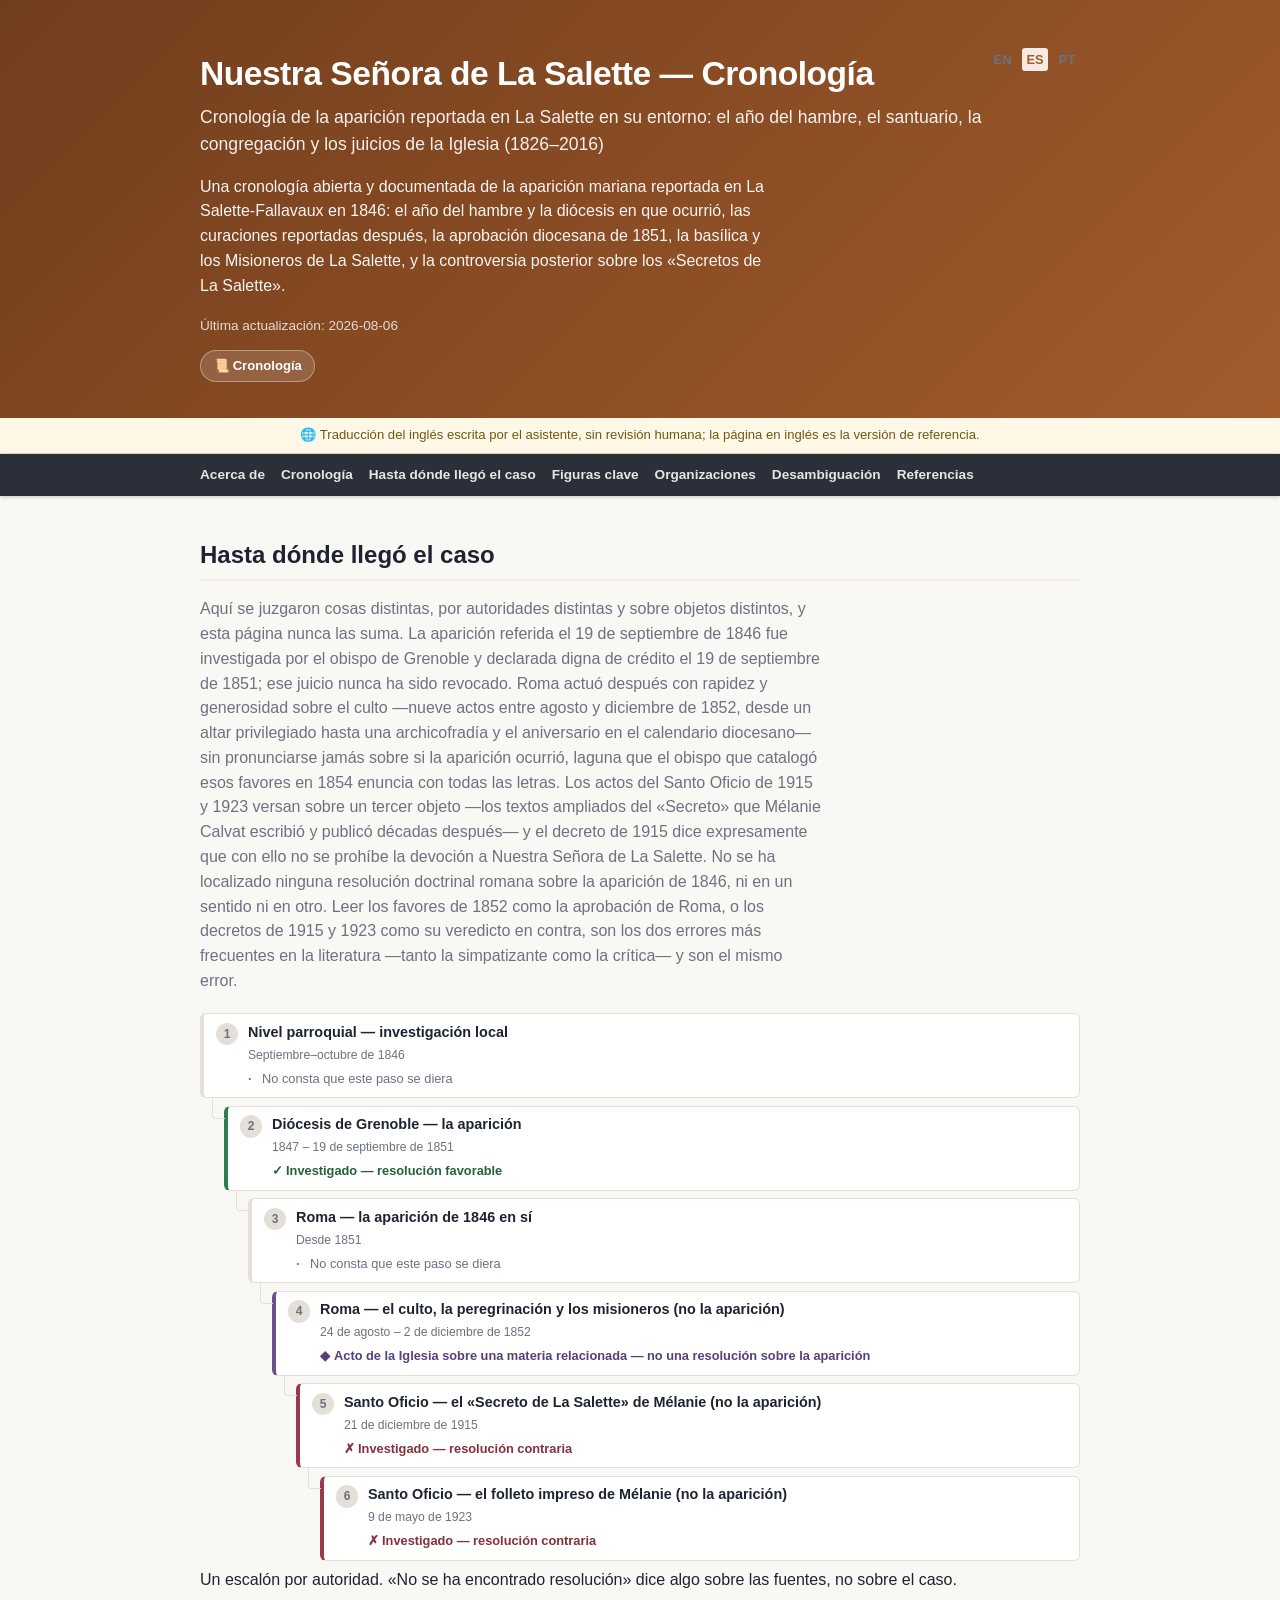
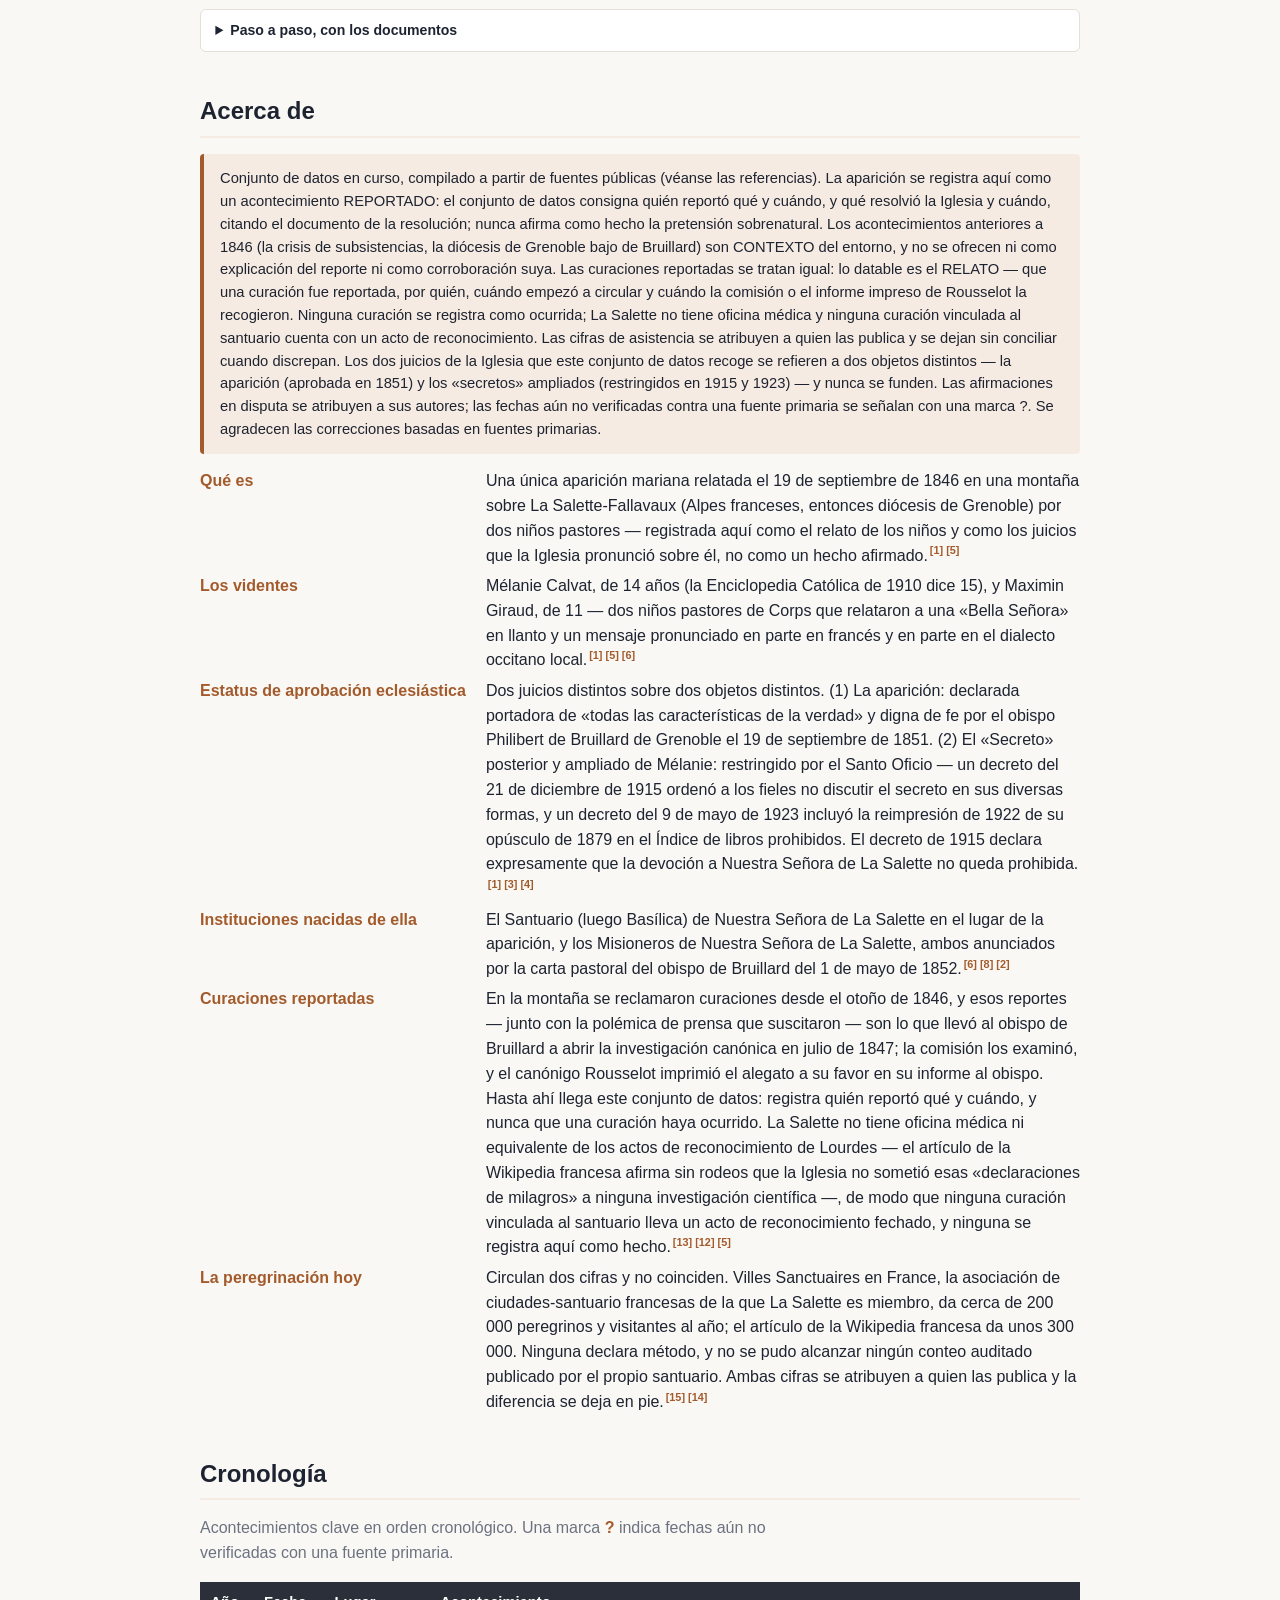
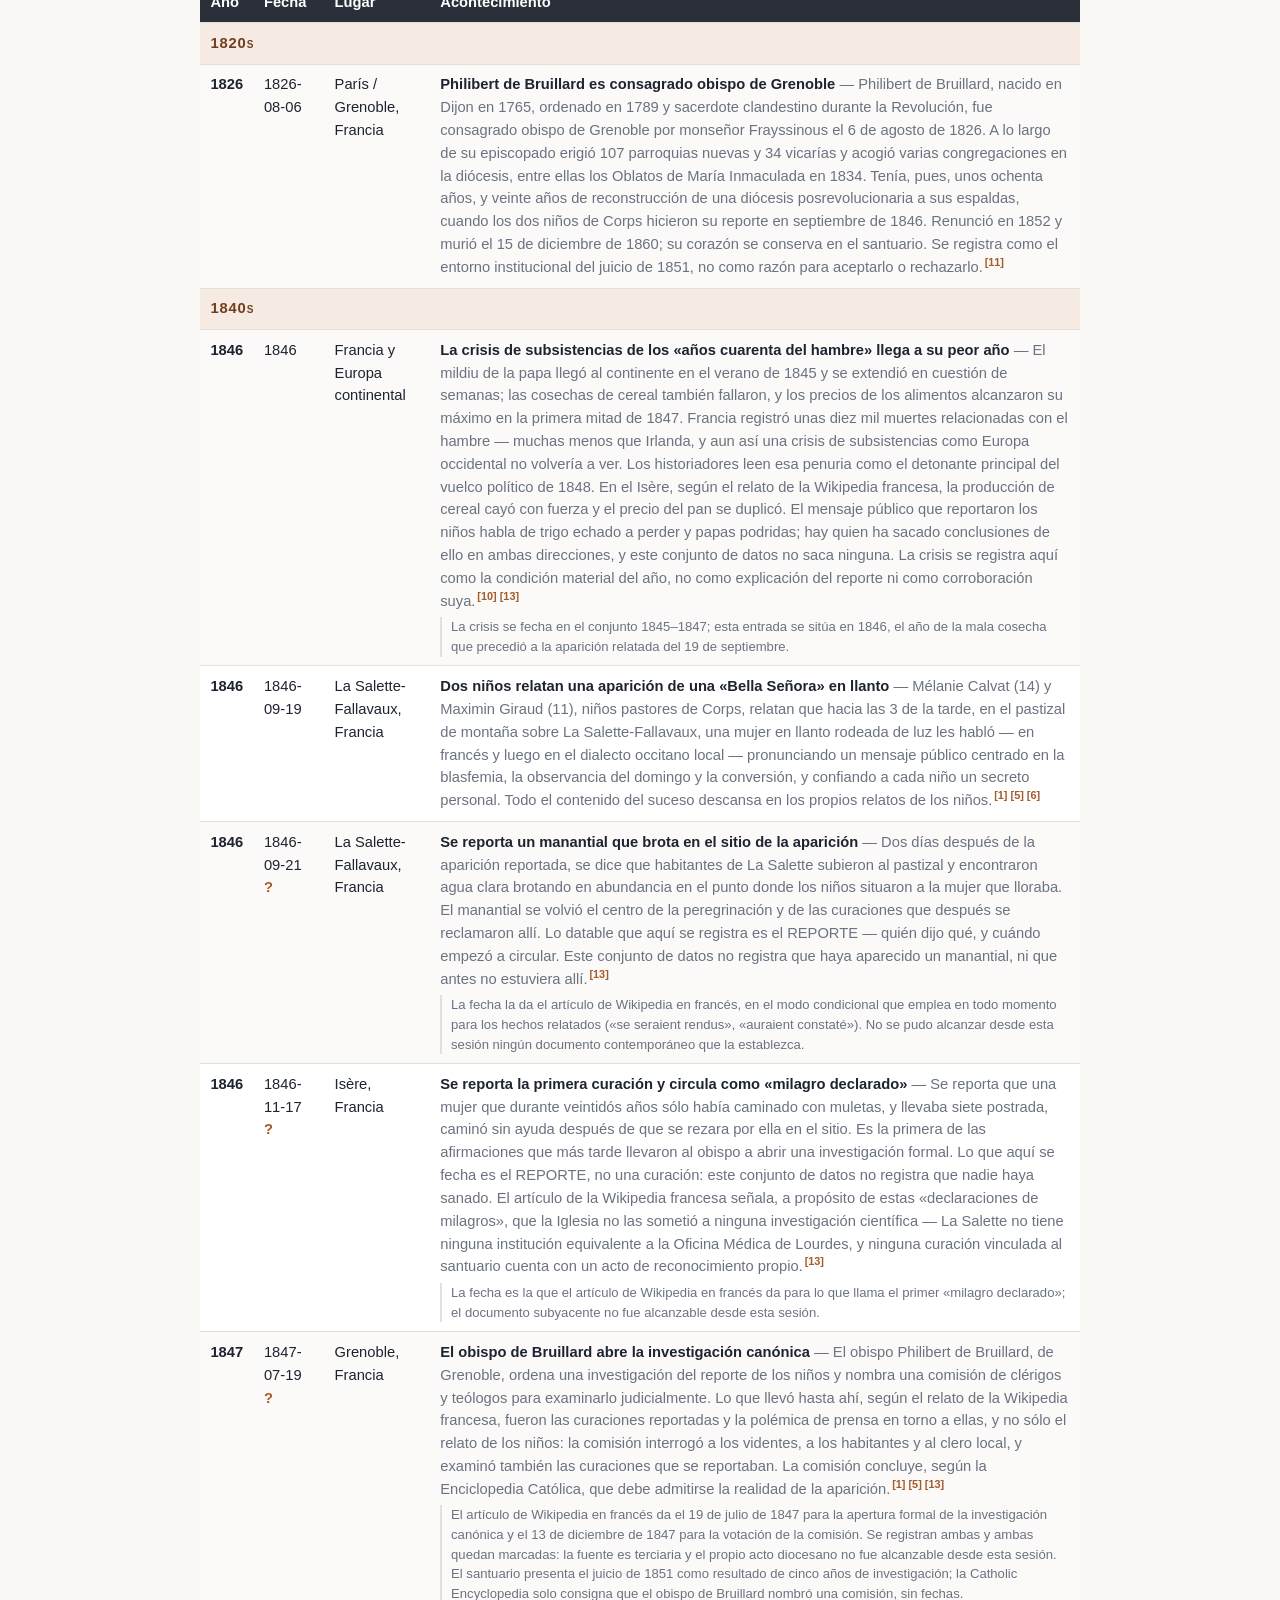
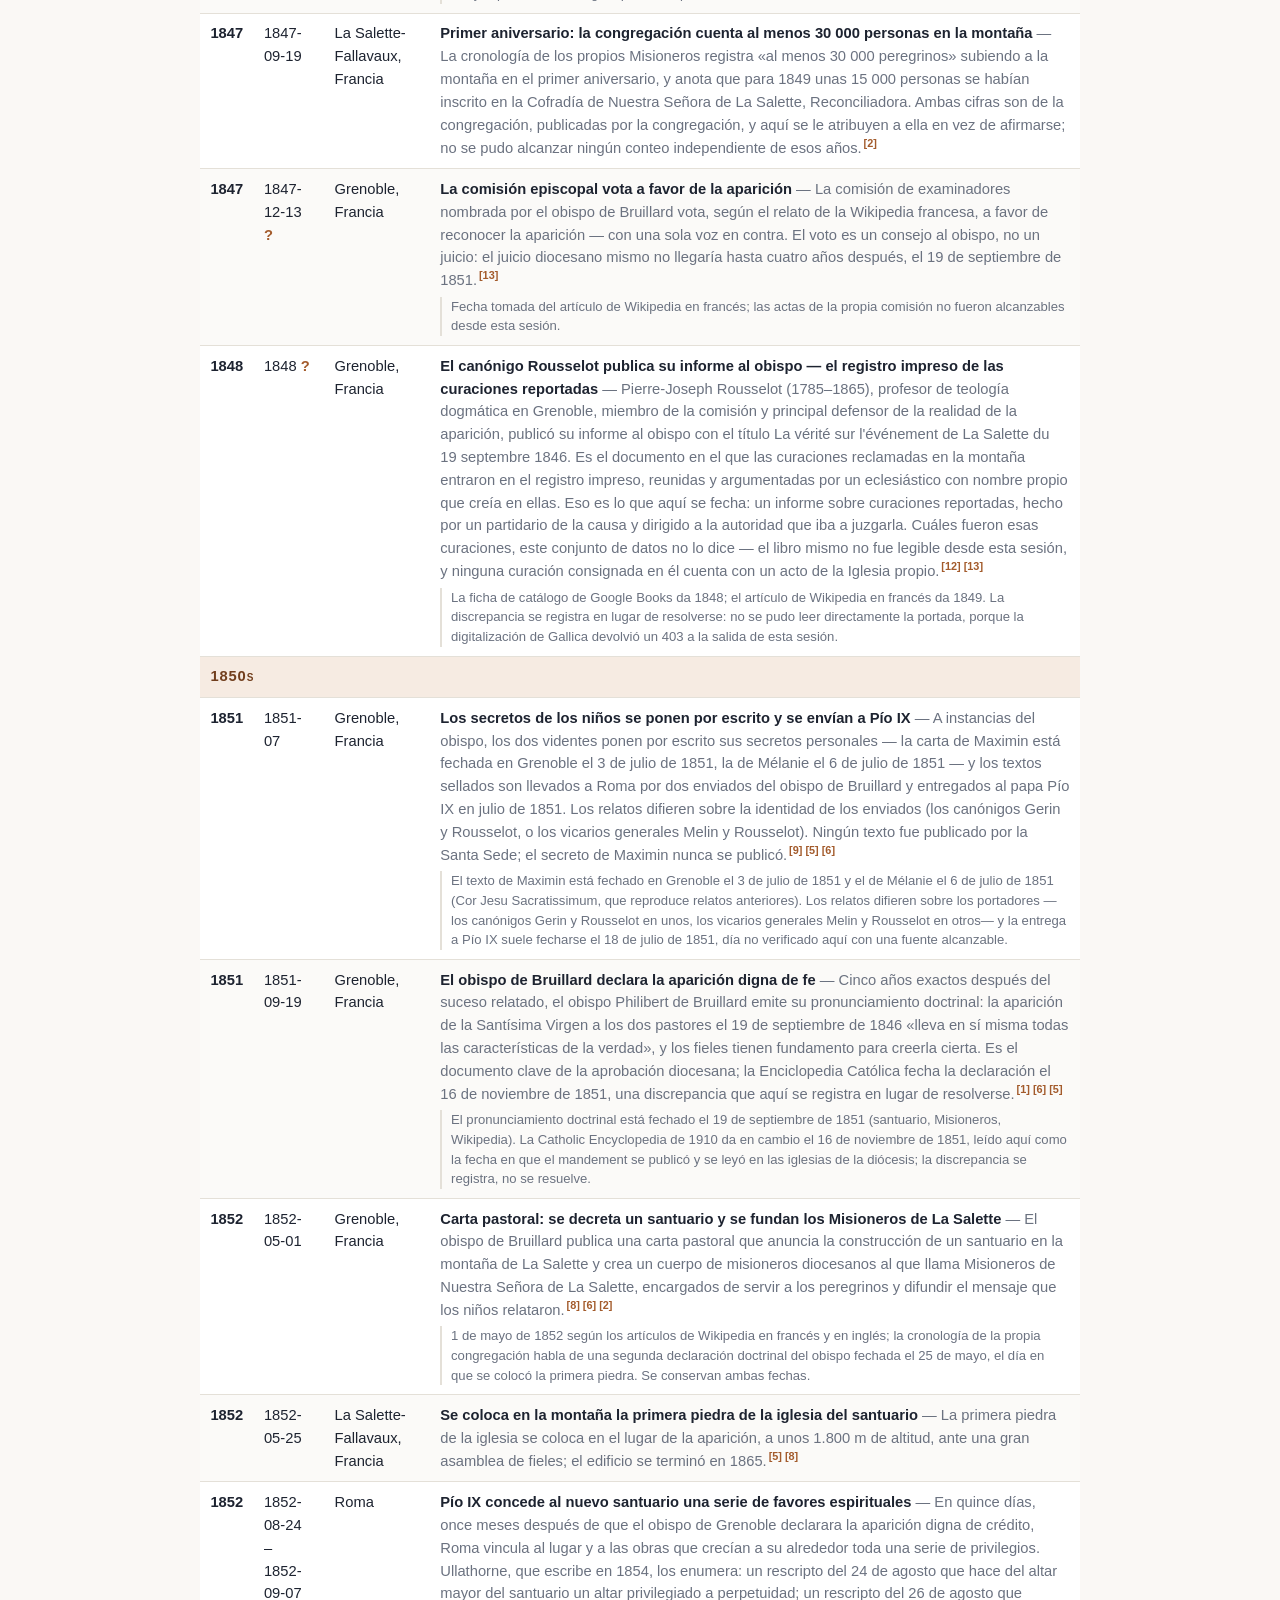
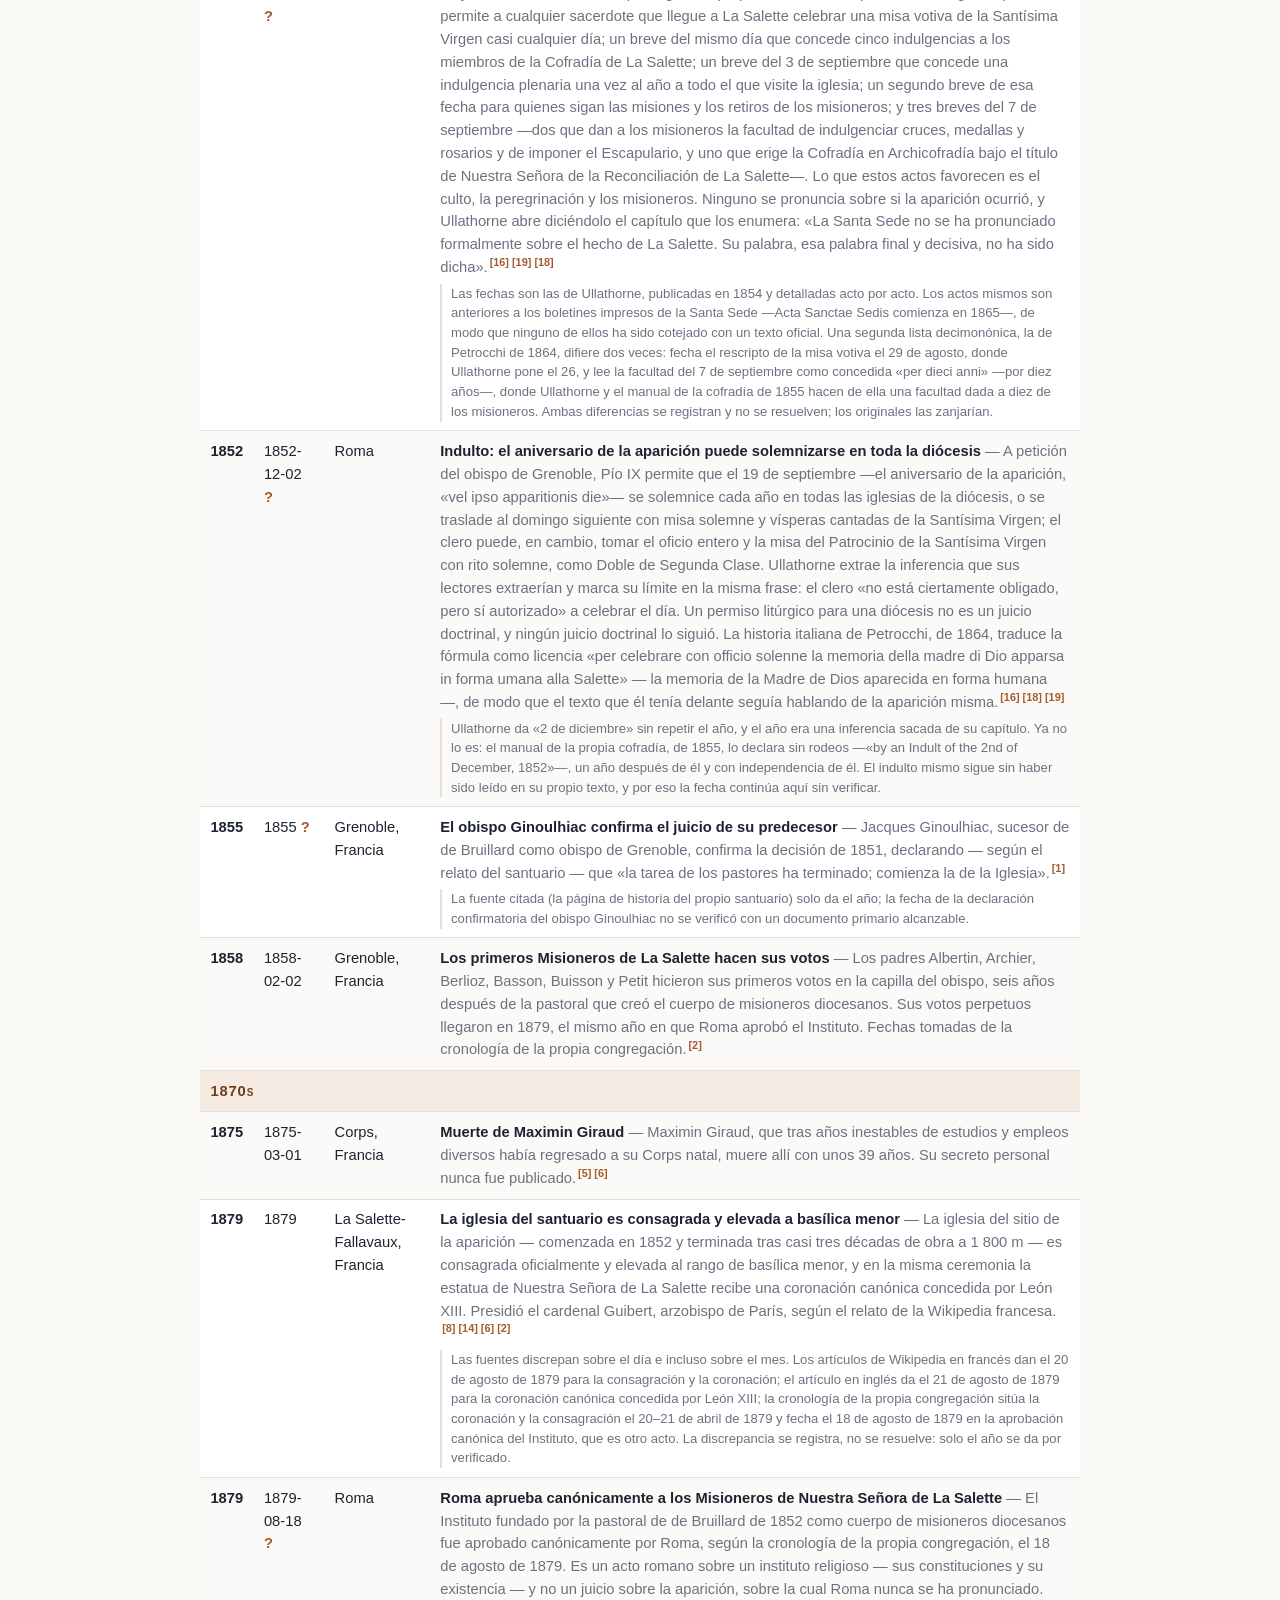
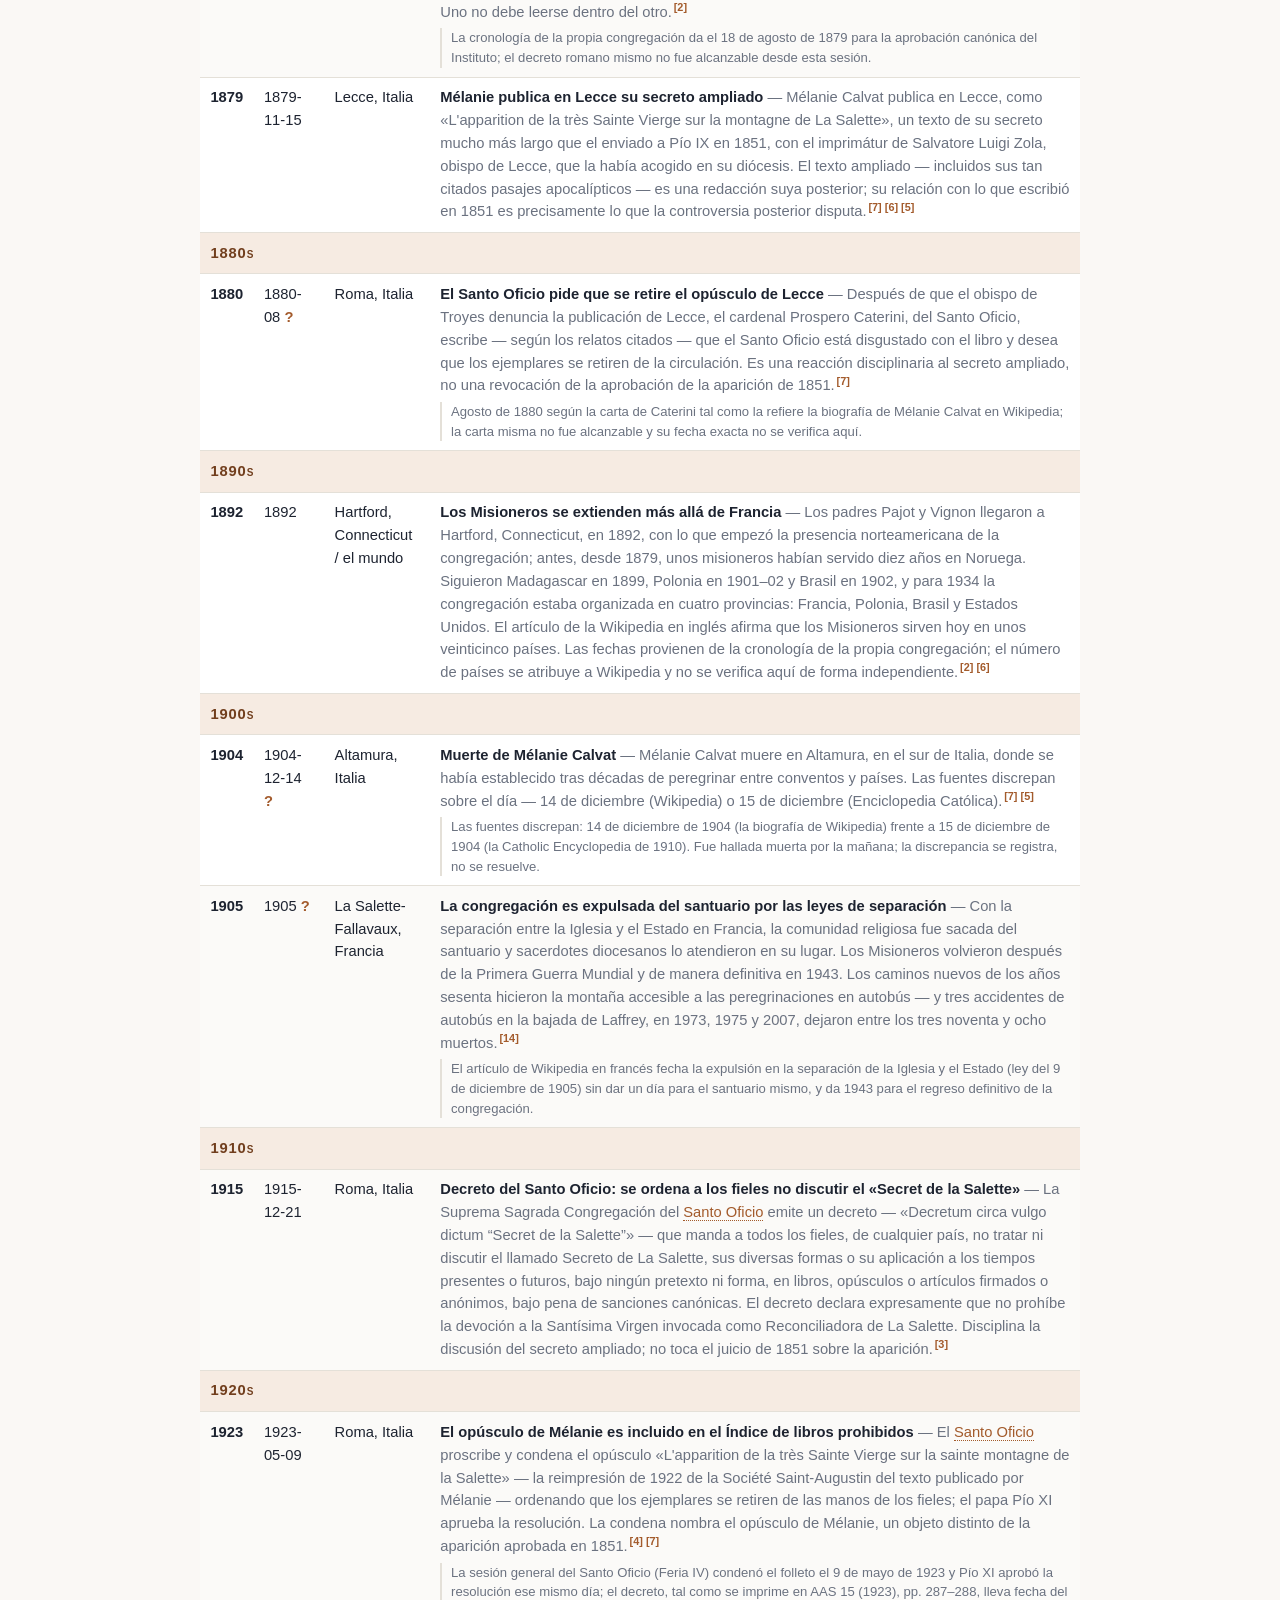
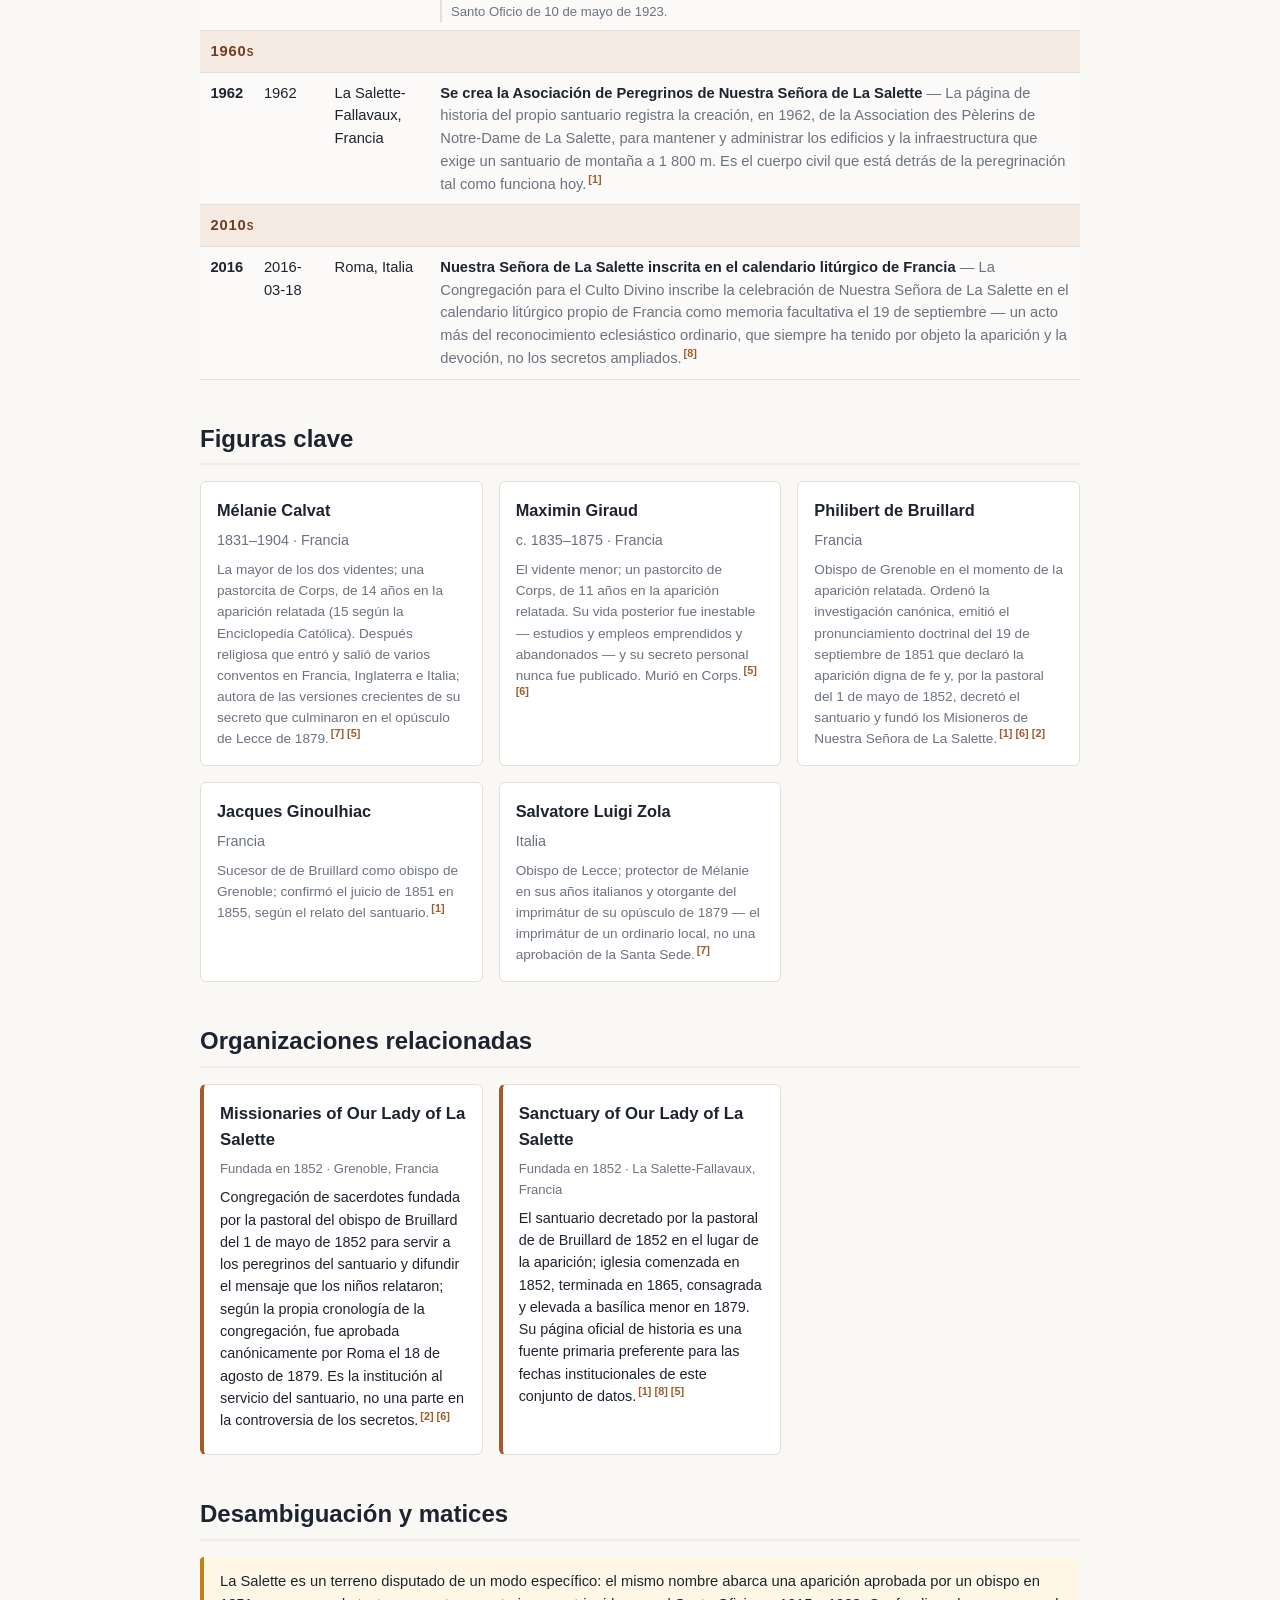
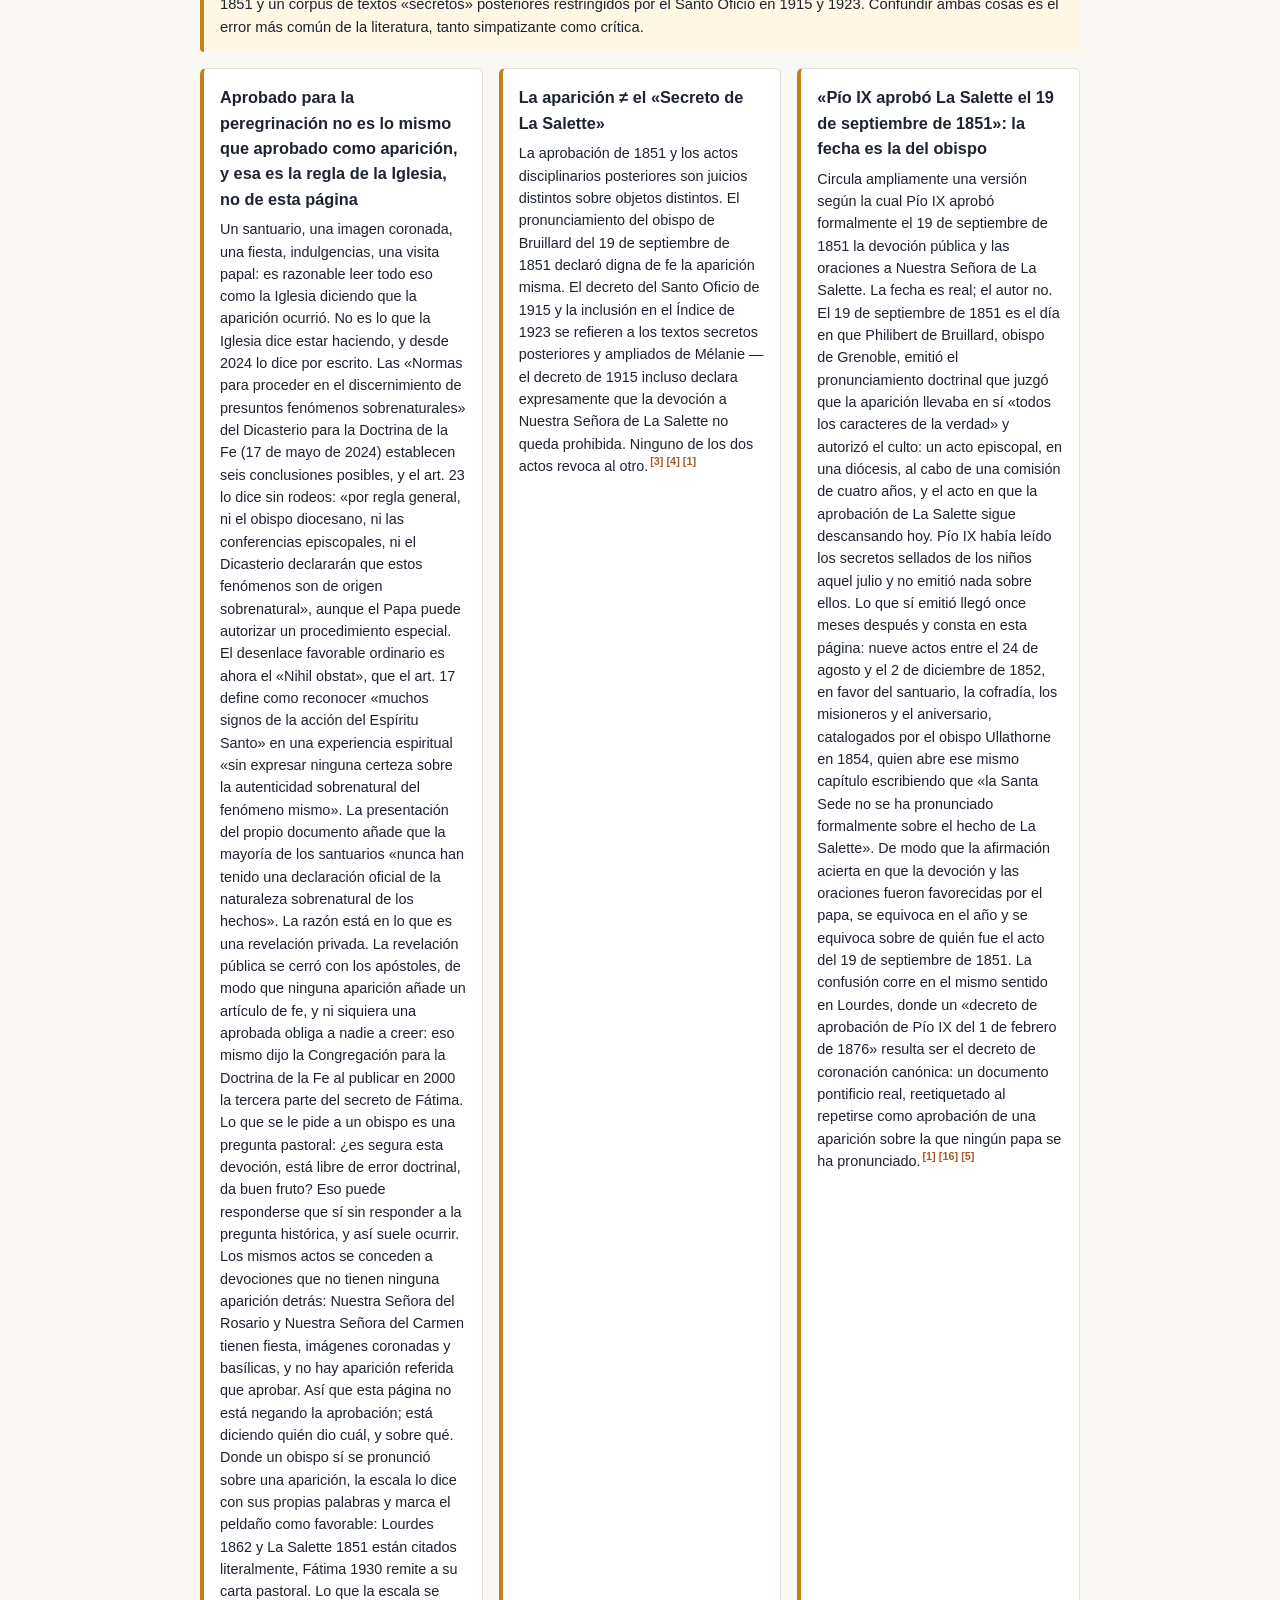
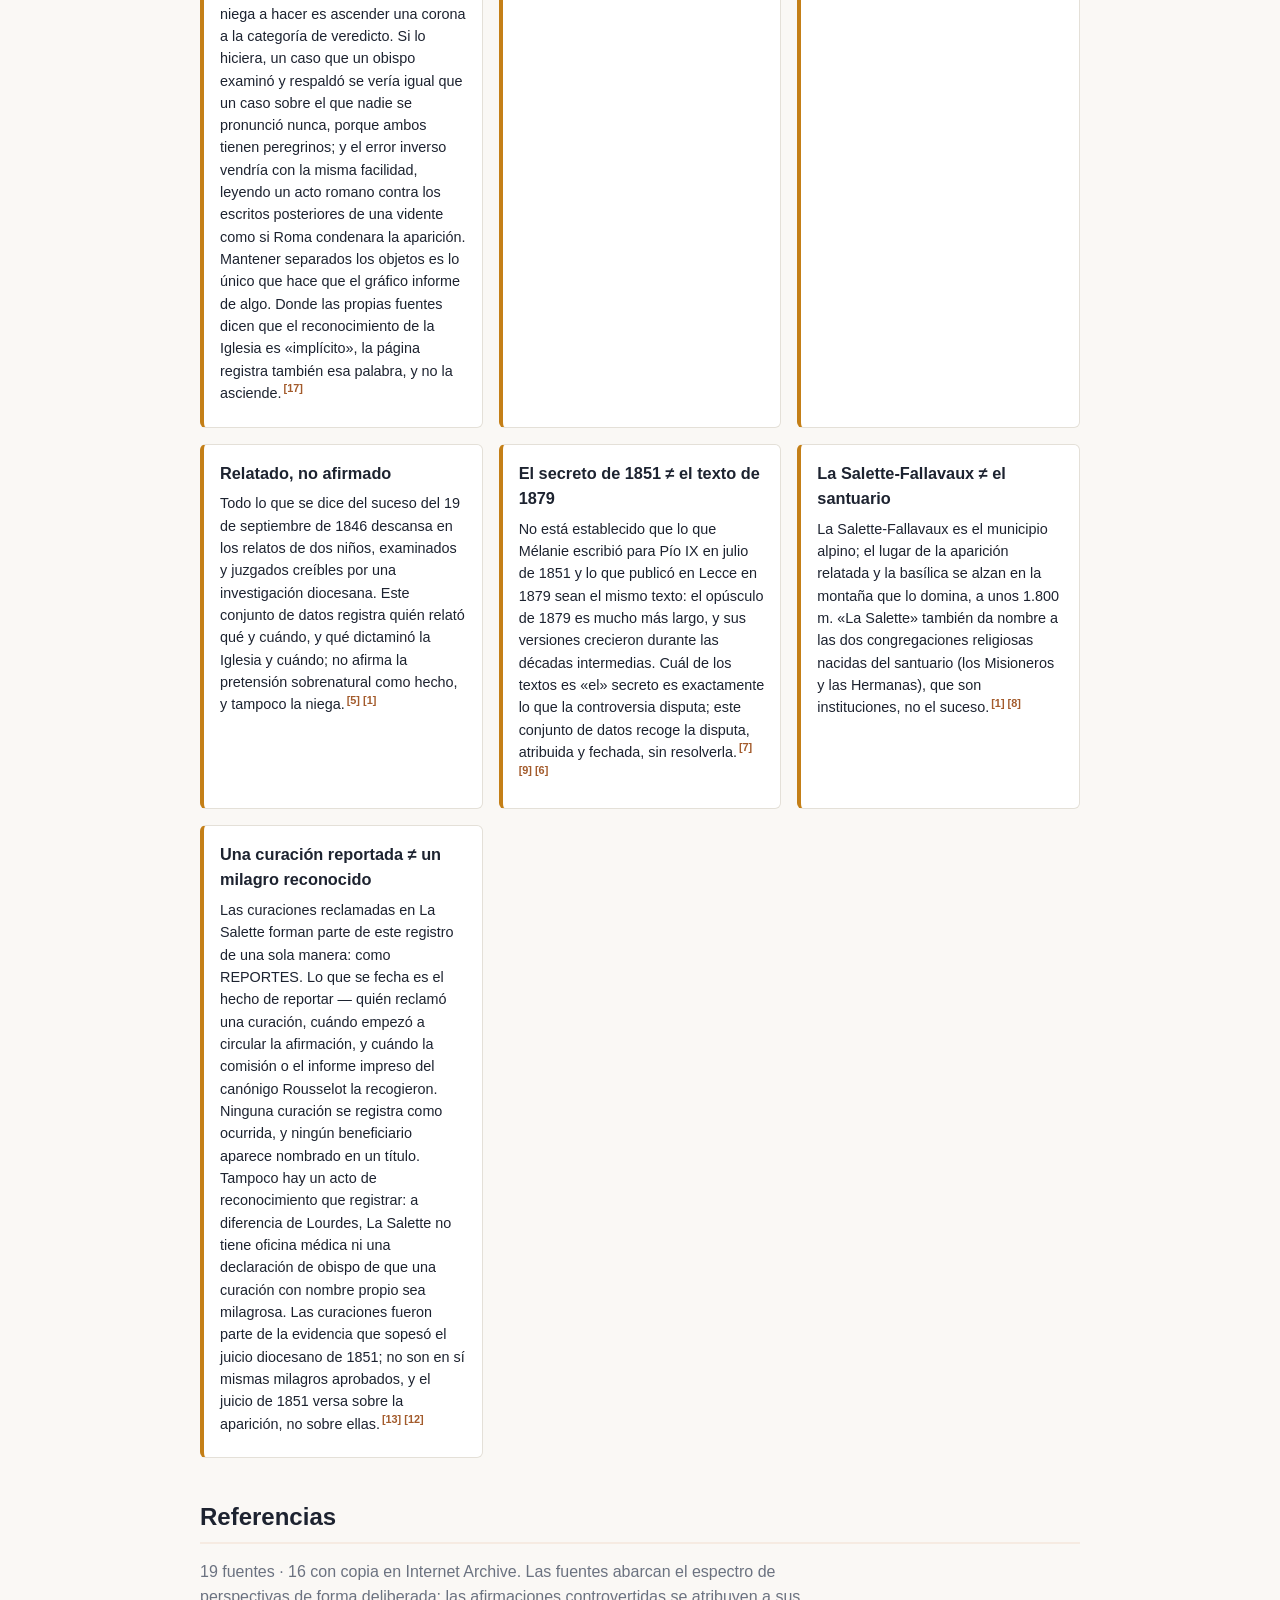
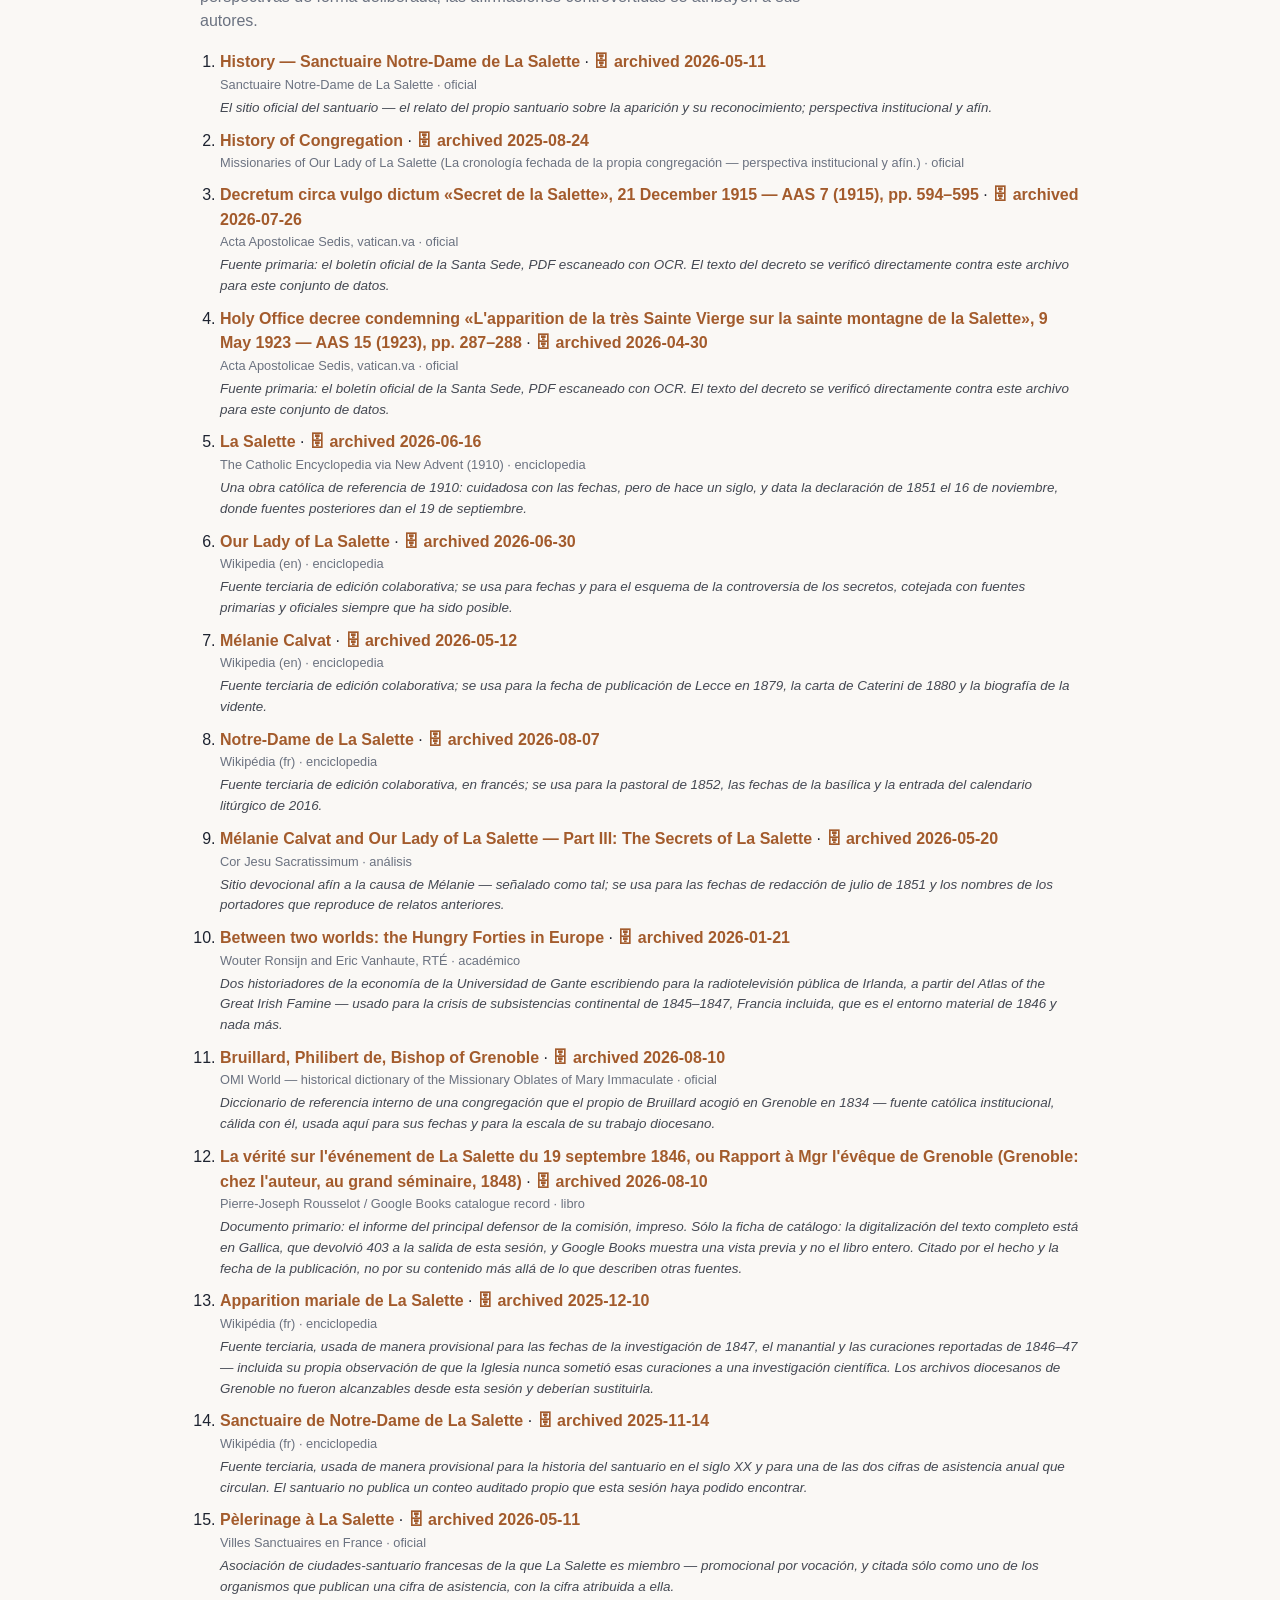
==== commit 700d0046: "Wayback: refresh data/archives.json (scheduled preservation run)" ====
--- a/docs/es/index.html
+++ b/docs/es/index.html
@@ -536,7 +536,7 @@
 
     <section id="references">
       <h2>Referencias</h2>
-      <p class="section-intro">19 fuentes · 15 con copia en Internet Archive. Las fuentes abarcan el
+      <p class="section-intro">19 fuentes · 16 con copia en Internet Archive. Las fuentes abarcan el
       espectro de perspectivas de forma deliberada; las afirmaciones controvertidas se atribuyen a sus autores.</p>
       <ol class="references">
         <li id="ref-1">
@@ -594,7 +594,7 @@
           <span class="ref-note">Diccionario de referencia interno de una congregación que el propio de Bruillard acogió en Grenoble en 1834 — fuente católica institucional, cálida con él, usada aquí para sus fechas y para la escala de su trabajo diocesano.</span>
         </li>
         <li id="ref-12">
-          <a href="https://books.google.com/books/about/La_v%C3%A9rit%C3%A9_sur_l_%C3%A9v%C3%A8nement_de_La_Sale.html?id=utrDKCFLydgC" rel="noopener noreferrer" target="_blank">La vérité sur l&#39;événement de La Salette du 19 septembre 1846, ou Rapport à Mgr l&#39;évêque de Grenoble (Grenoble: chez l&#39;auteur, au grand séminaire, 1848)</a>
+          <a href="https://books.google.com/books/about/La_v%C3%A9rit%C3%A9_sur_l_%C3%A9v%C3%A8nement_de_La_Sale.html?id=utrDKCFLydgC" rel="noopener noreferrer" target="_blank">La vérité sur l&#39;événement de La Salette du 19 septembre 1846, ou Rapport à Mgr l&#39;évêque de Grenoble (Grenoble: chez l&#39;auteur, au grand séminaire, 1848)</a> · <a class="archive-link" href="https://web.archive.org/web/20260810080644/https://books.google.com/books/about/La_v%C3%A9rit%C3%A9_sur_l_%C3%A9v%C3%A8nement_de_La_Sale.html?id=utrDKCFLydgC" rel="noopener noreferrer" target="_blank">🗄 archived 2026-08-10</a>
           <span class="ref-meta">Pierre-Joseph Rousselot / Google Books catalogue record · libro</span>
           <span class="ref-note">Documento primario: el informe del principal defensor de la comisión, impreso. Sólo la ficha de catálogo: la digitalización del texto completo está en Gallica, que devolvió 403 a la salida de esta sesión, y Google Books muestra una vista previa y no el libro entero. Citado por el hecho y la fecha de la publicación, no por su contenido más allá de lo que describen otras fuentes.</span>
         </li>
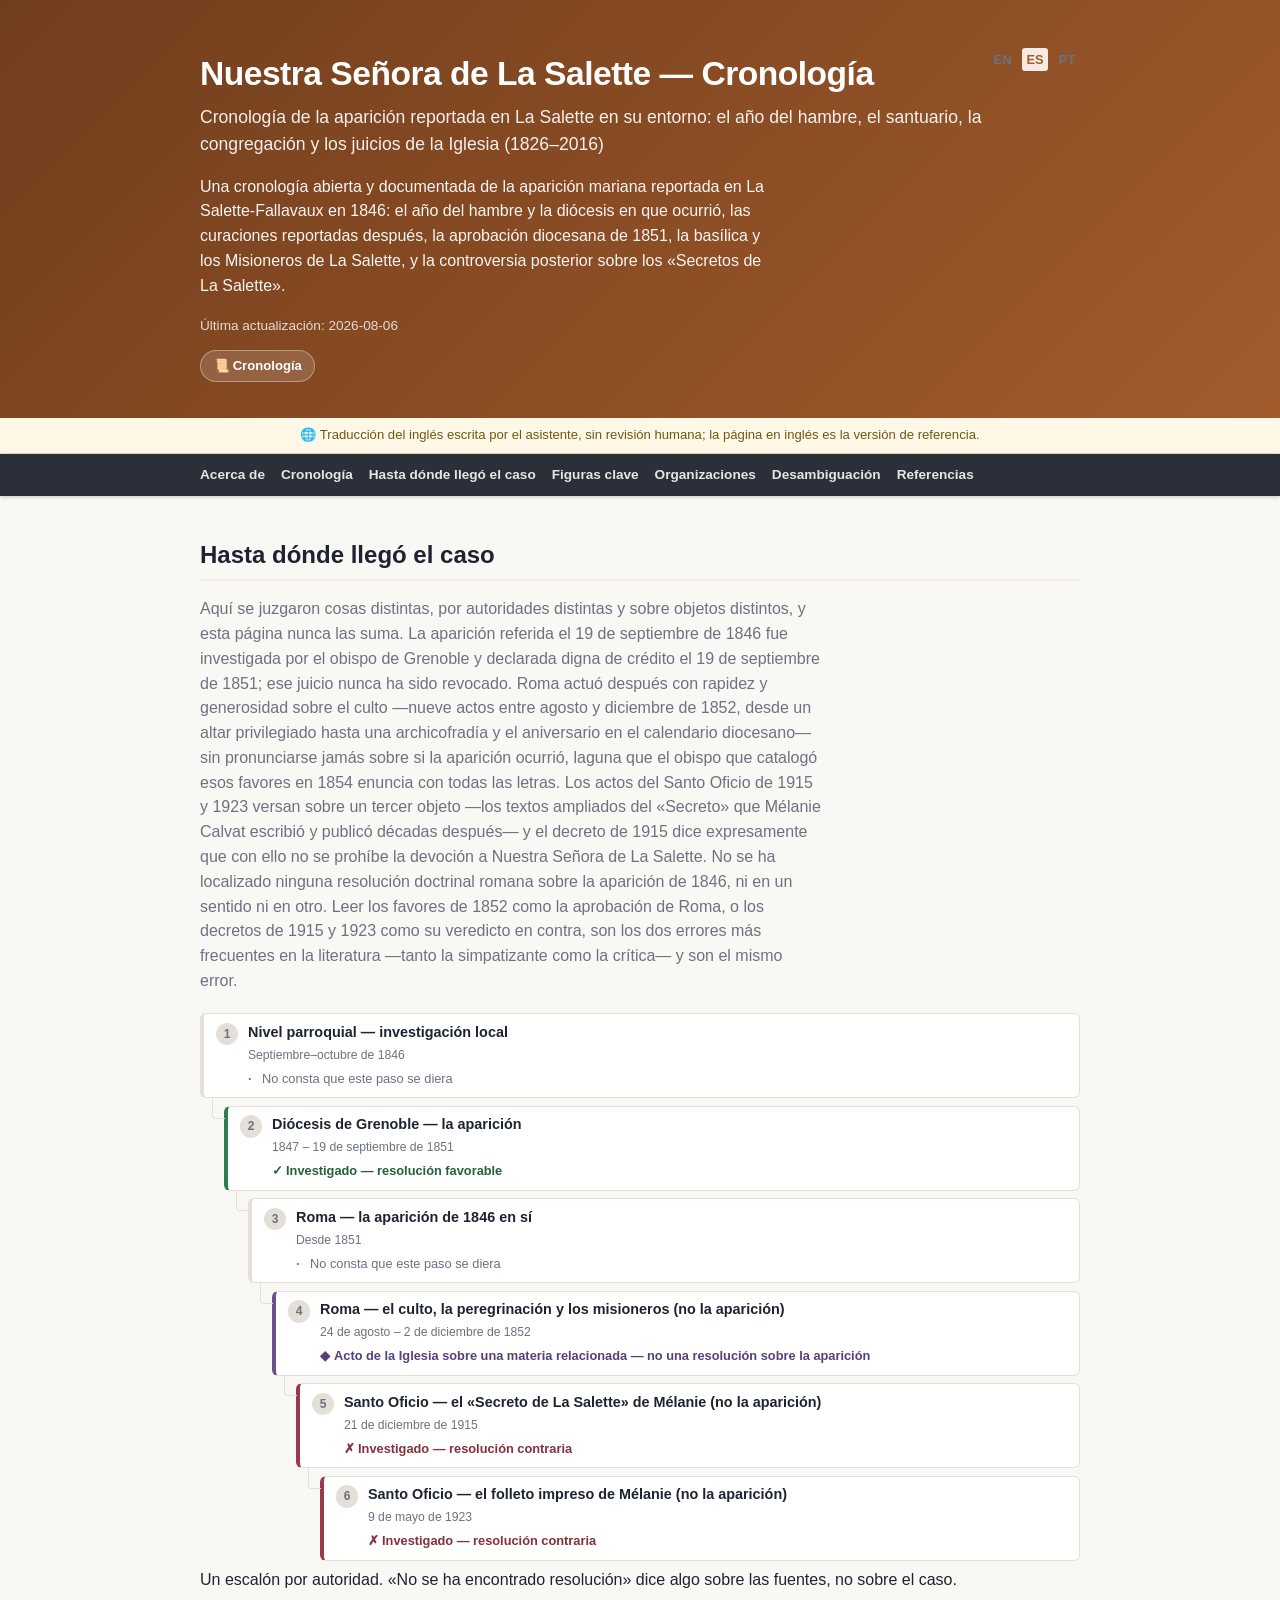
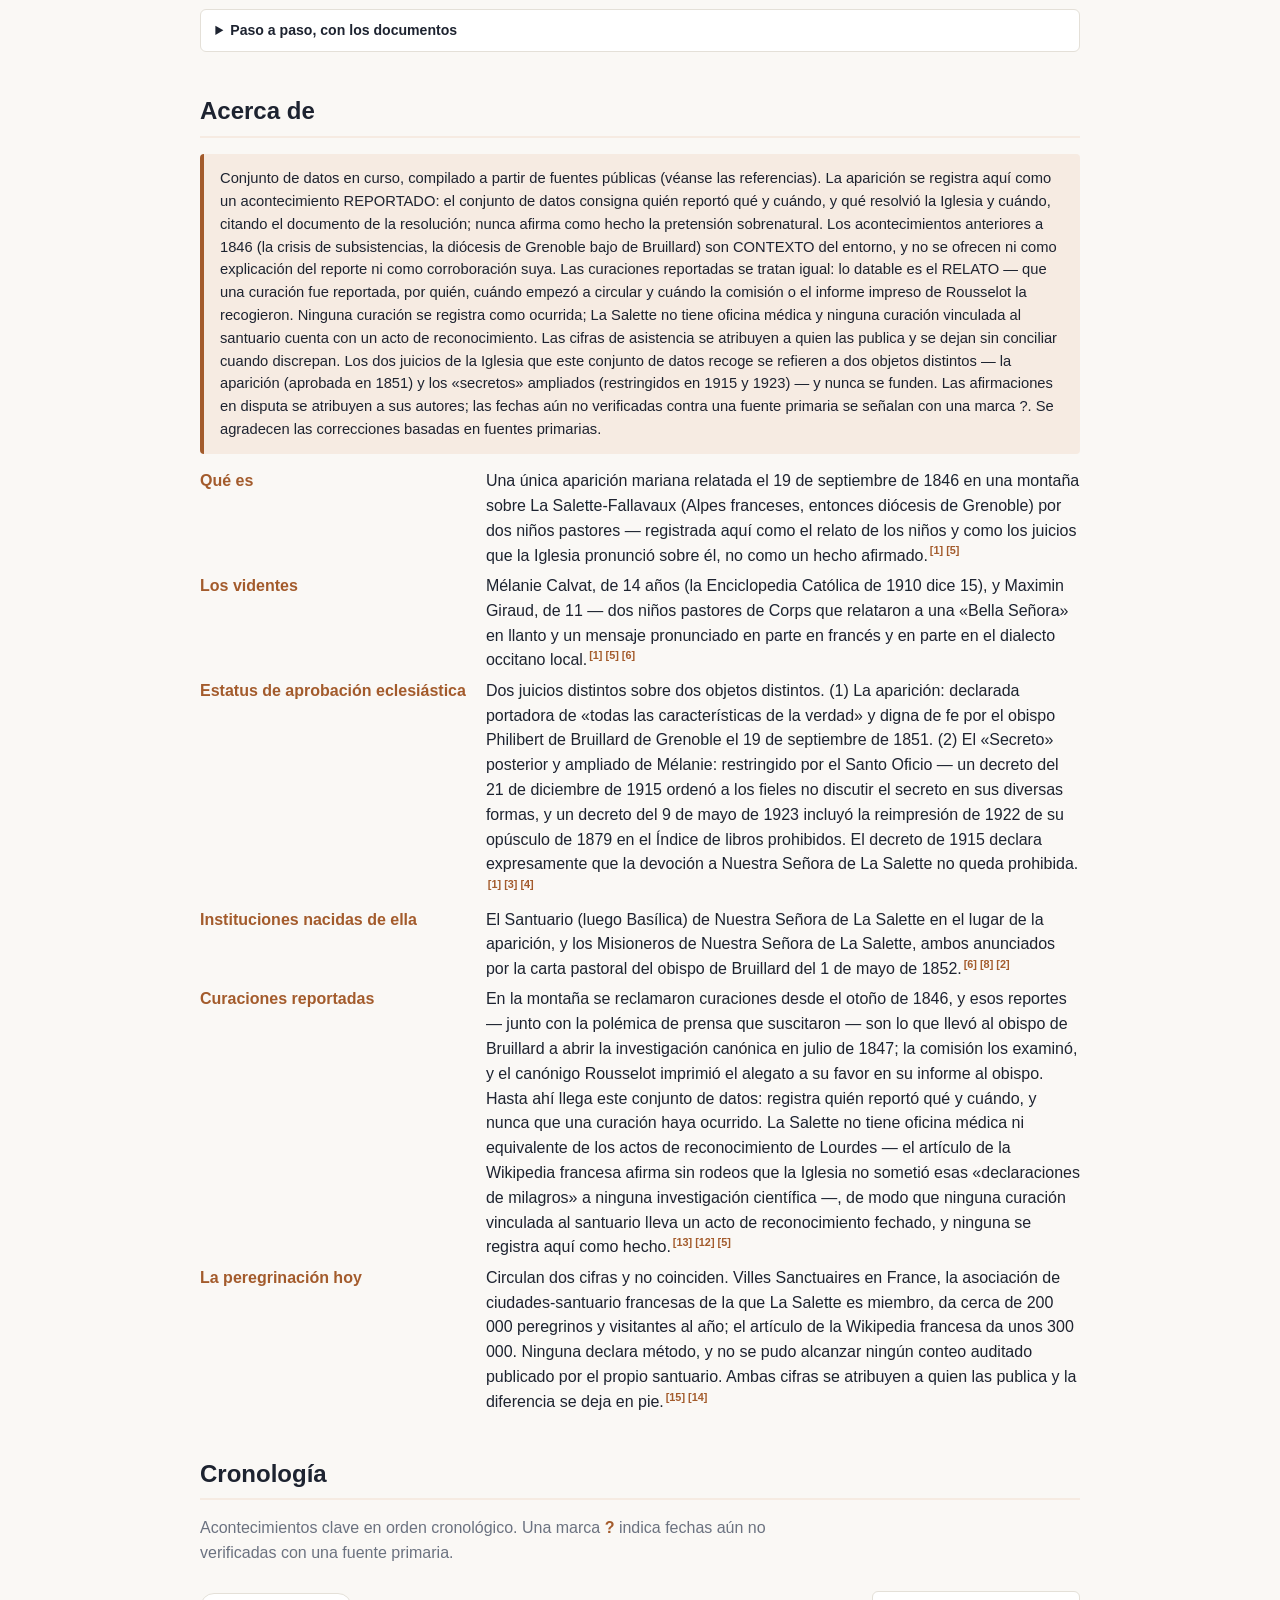
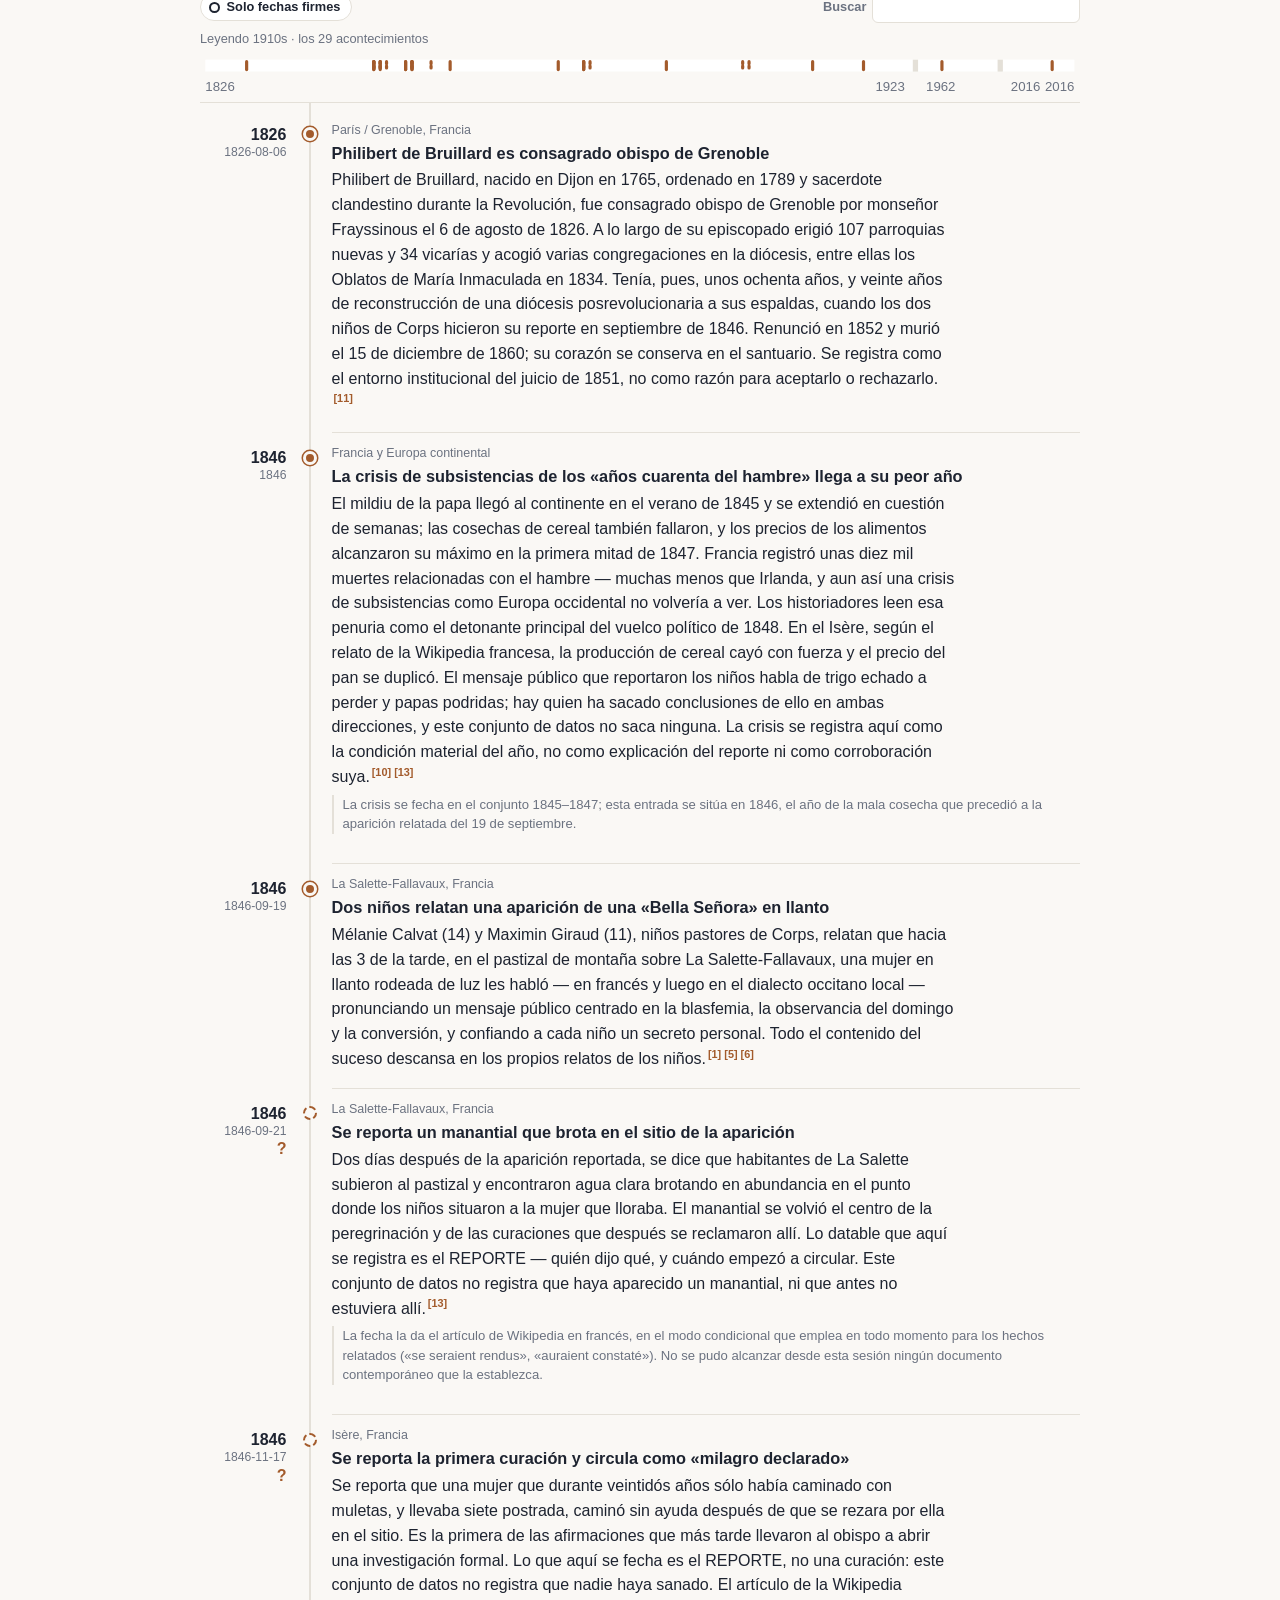
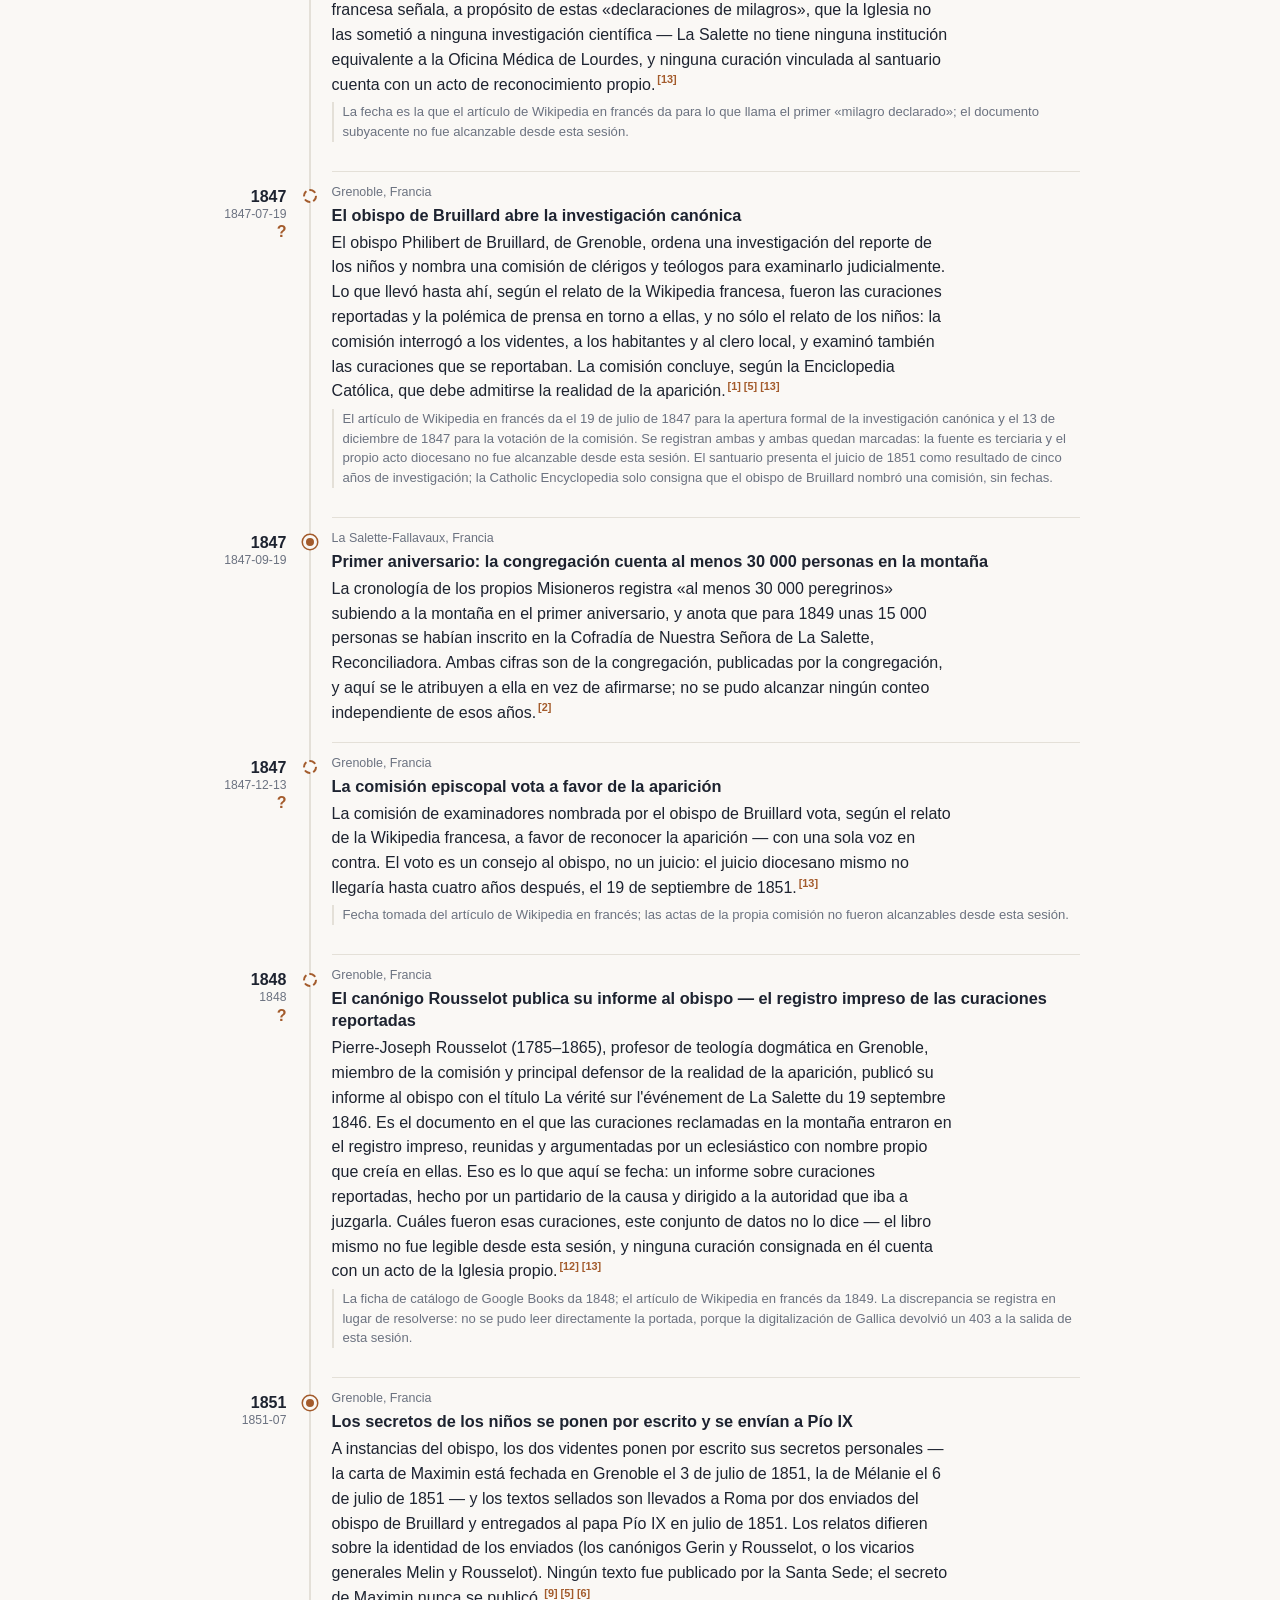
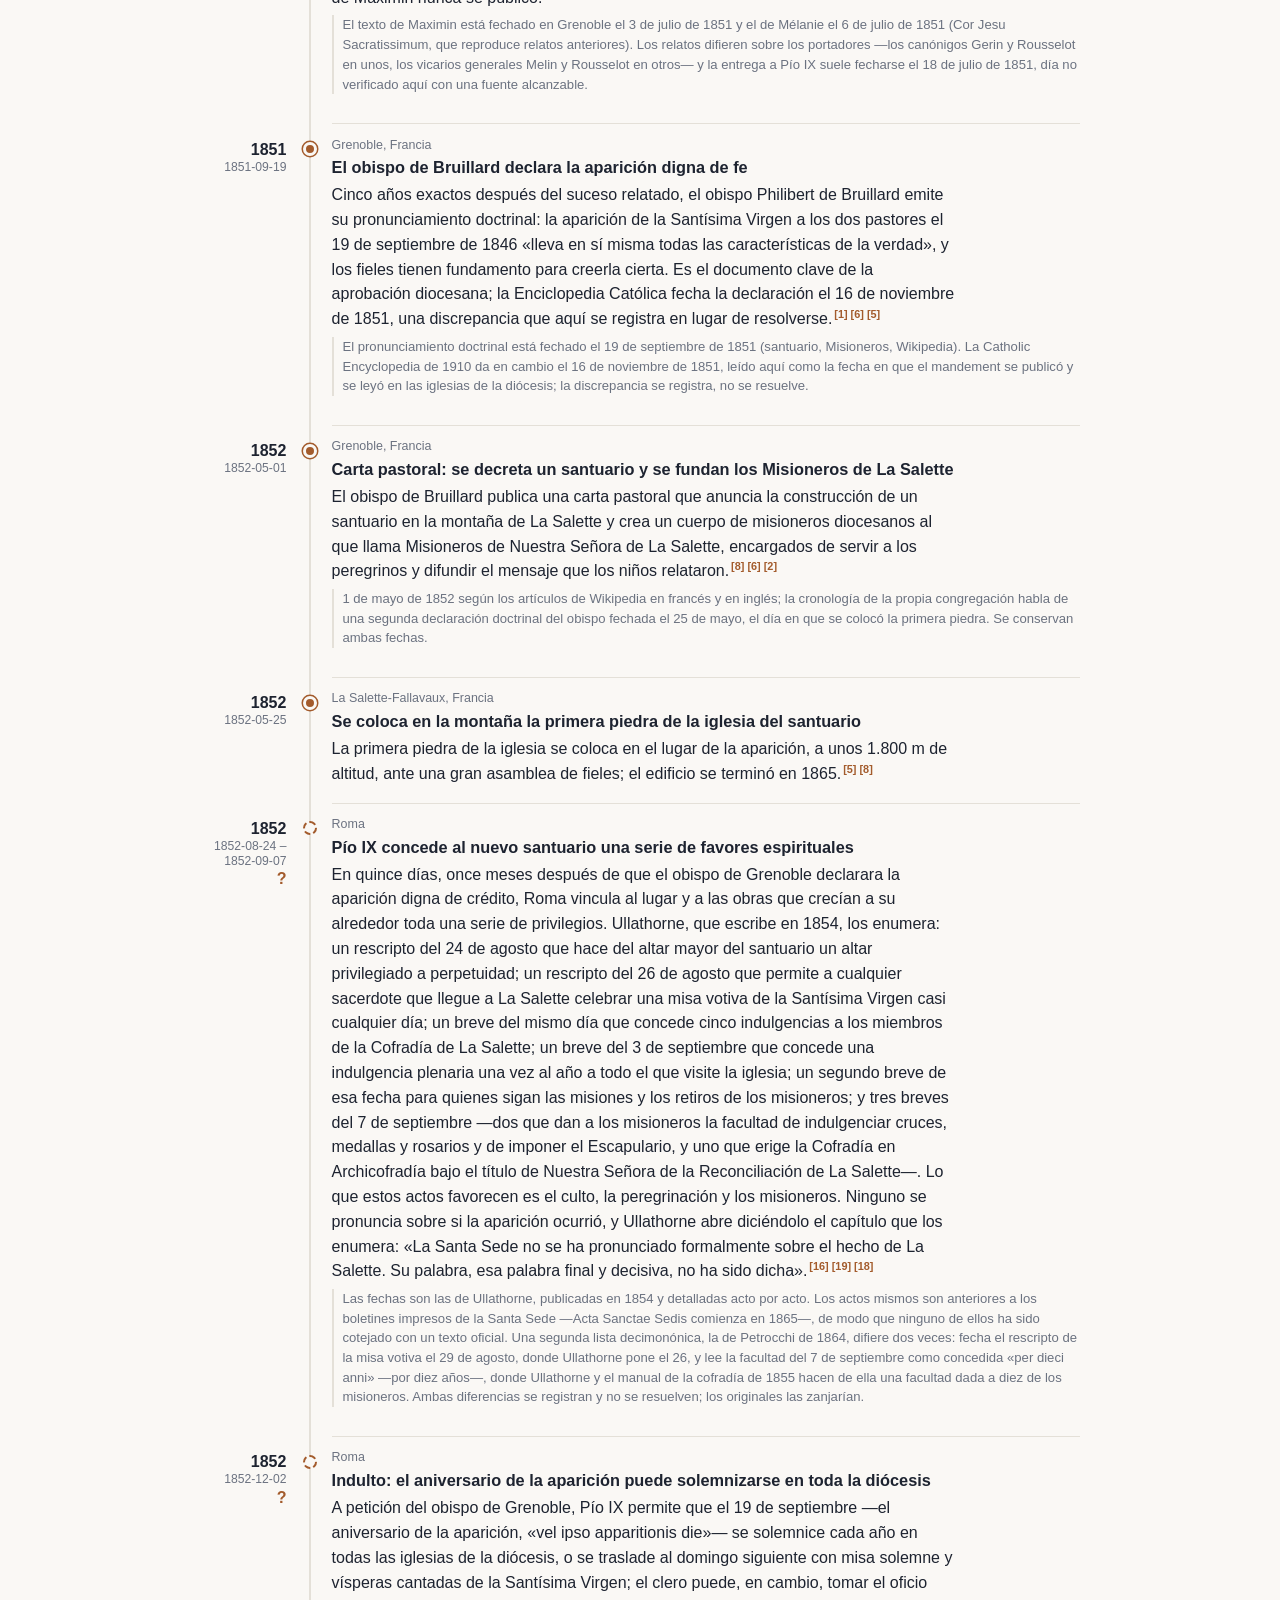
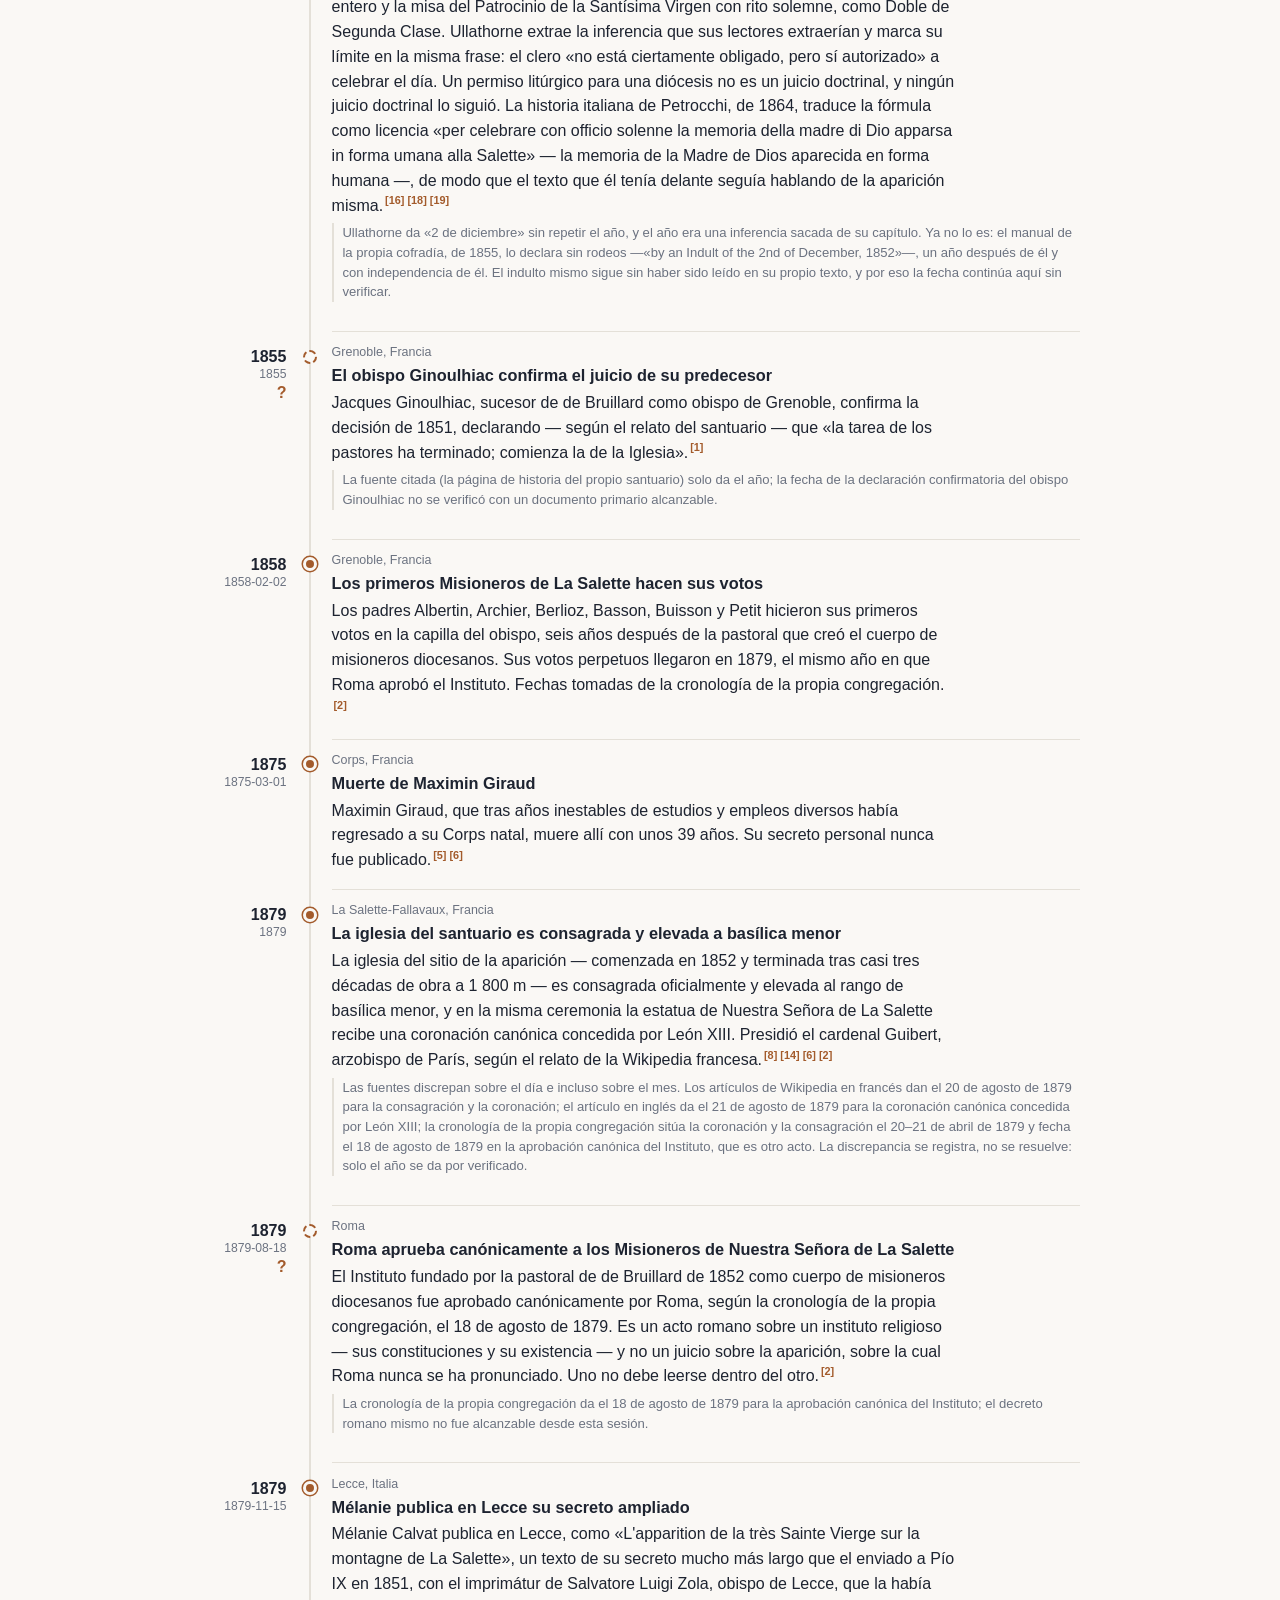
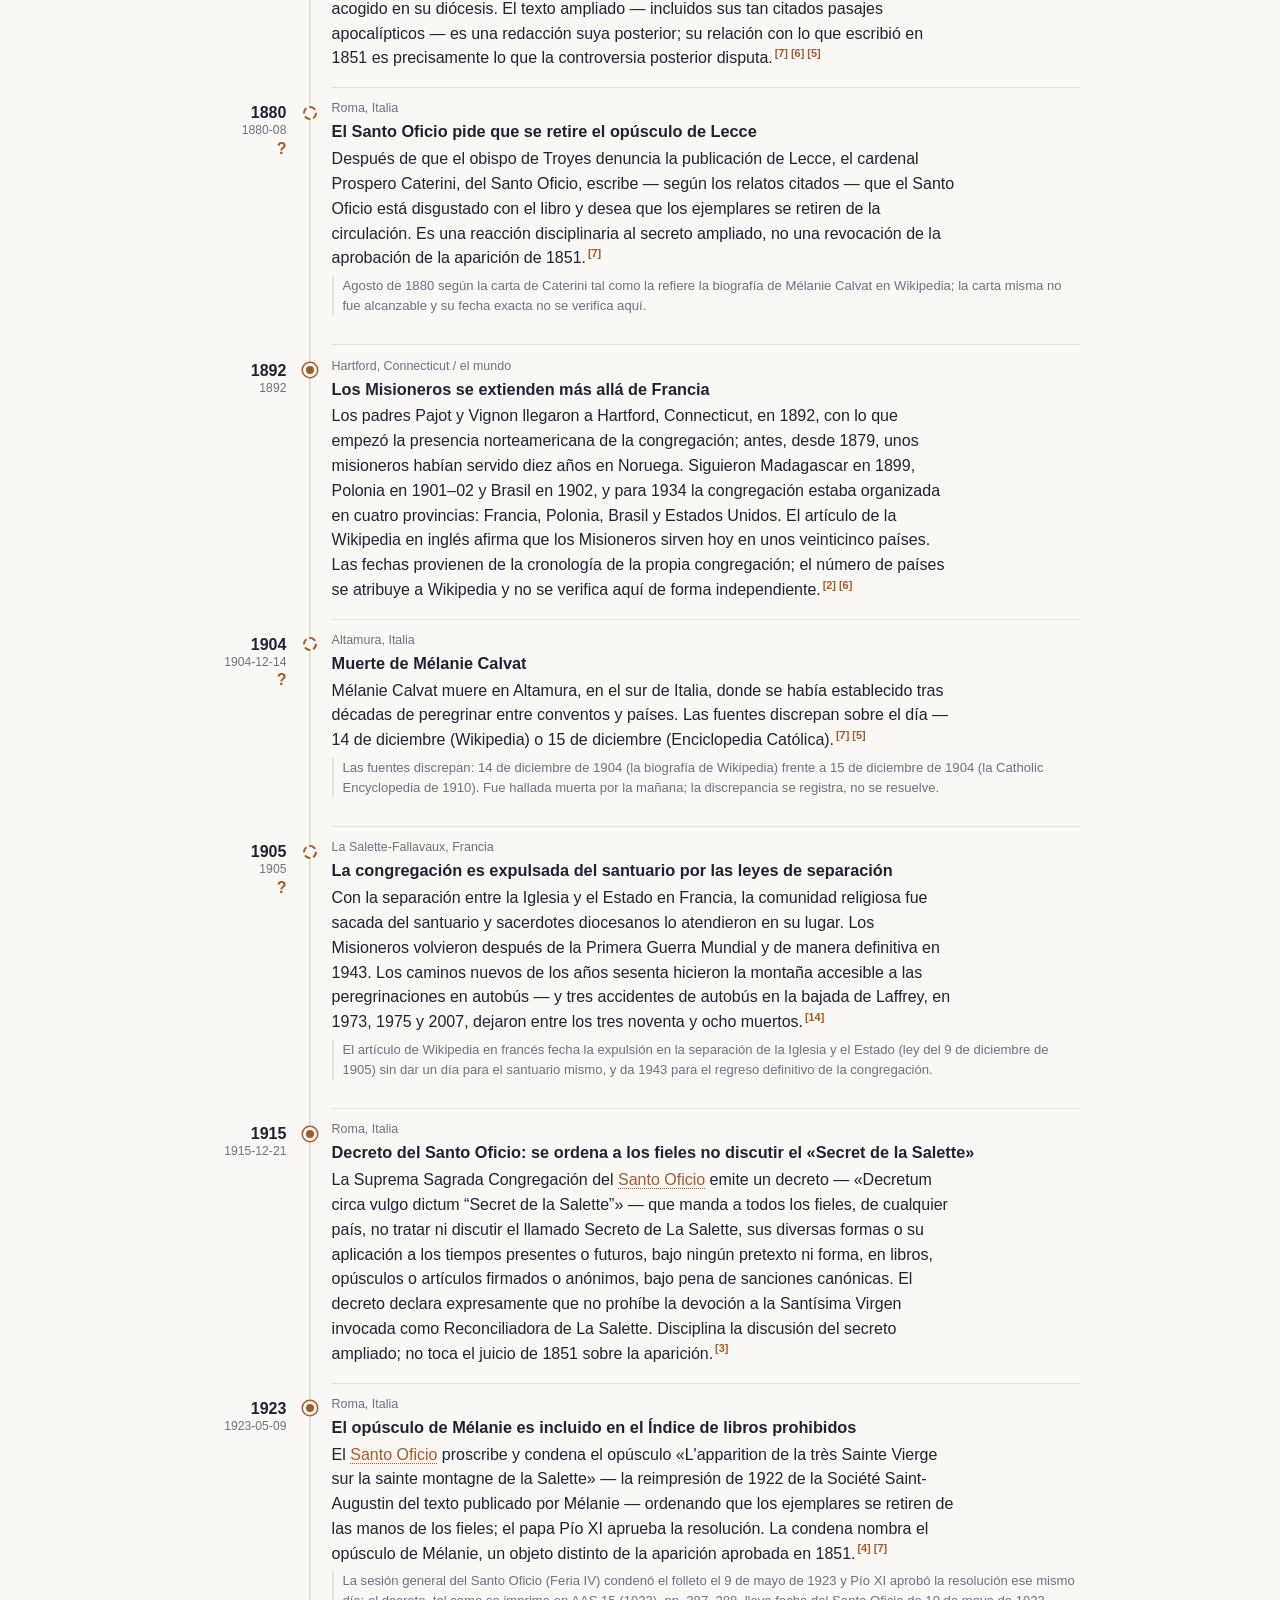
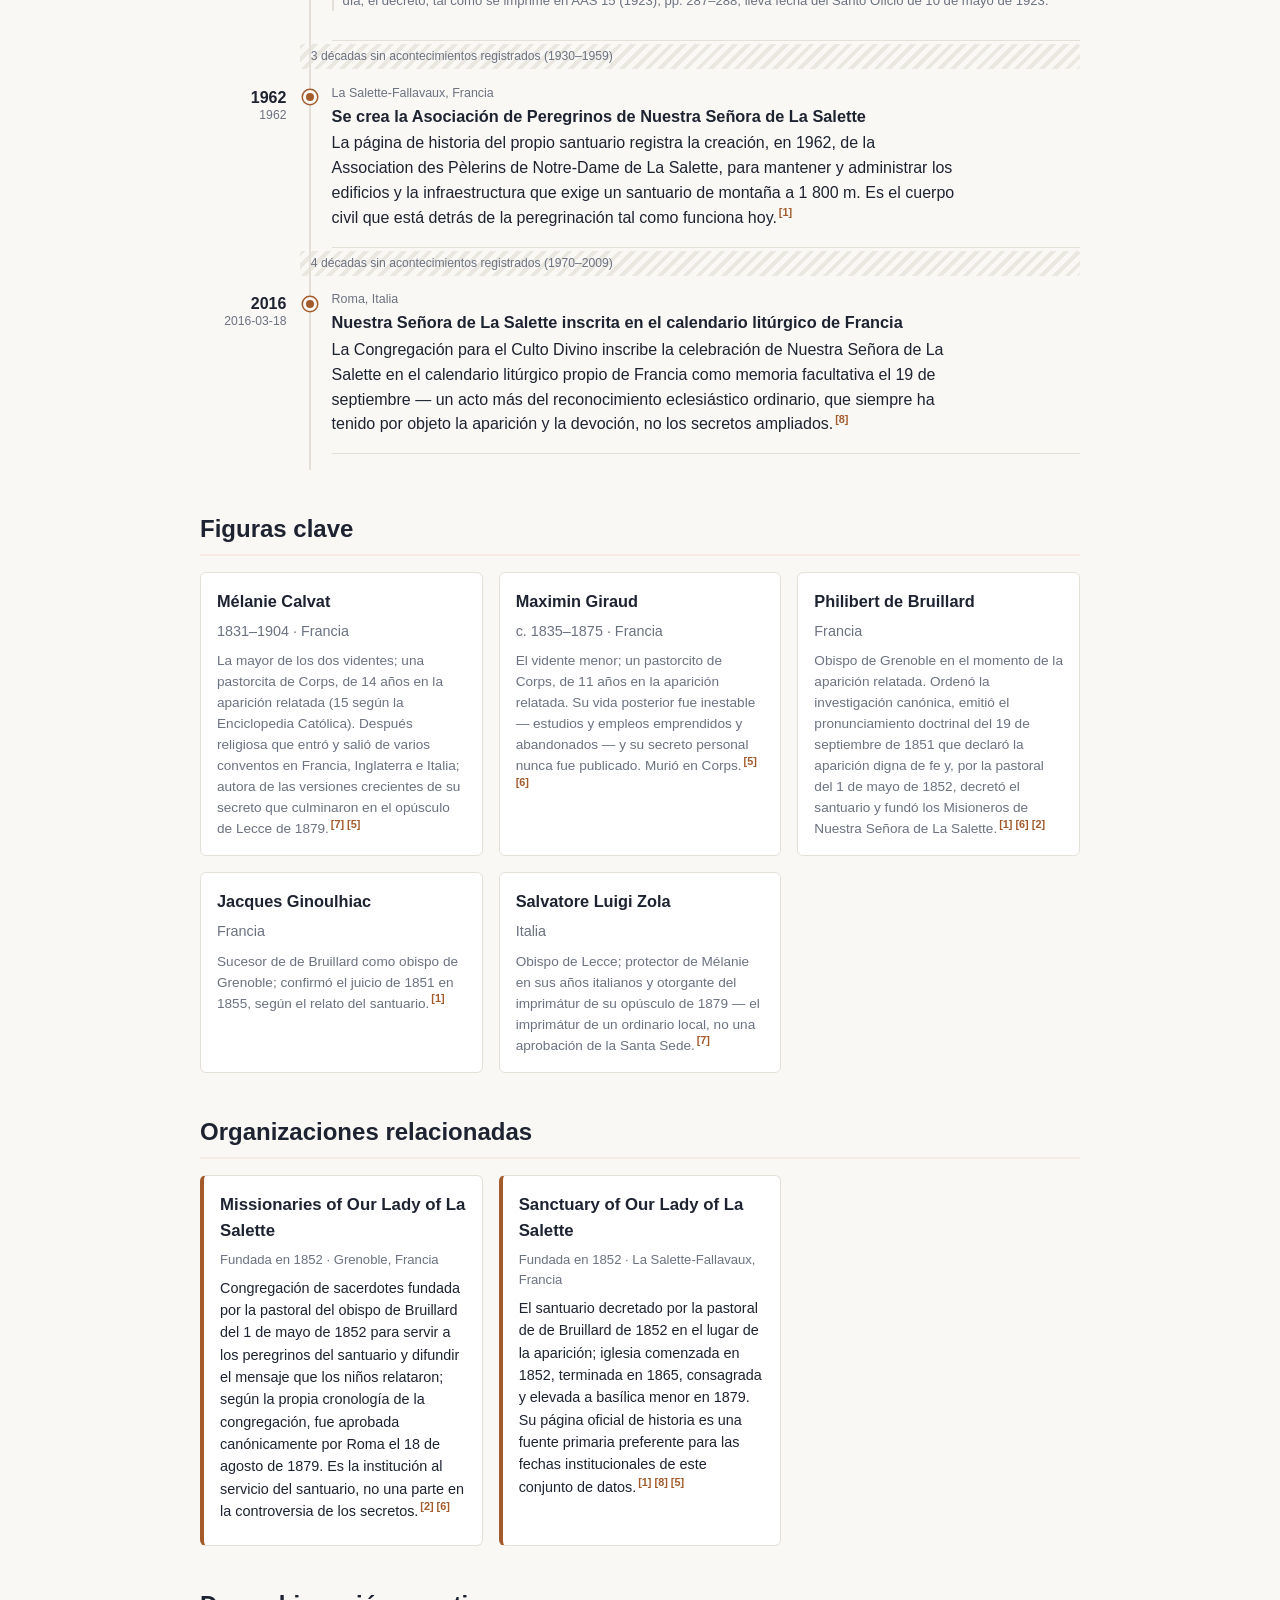
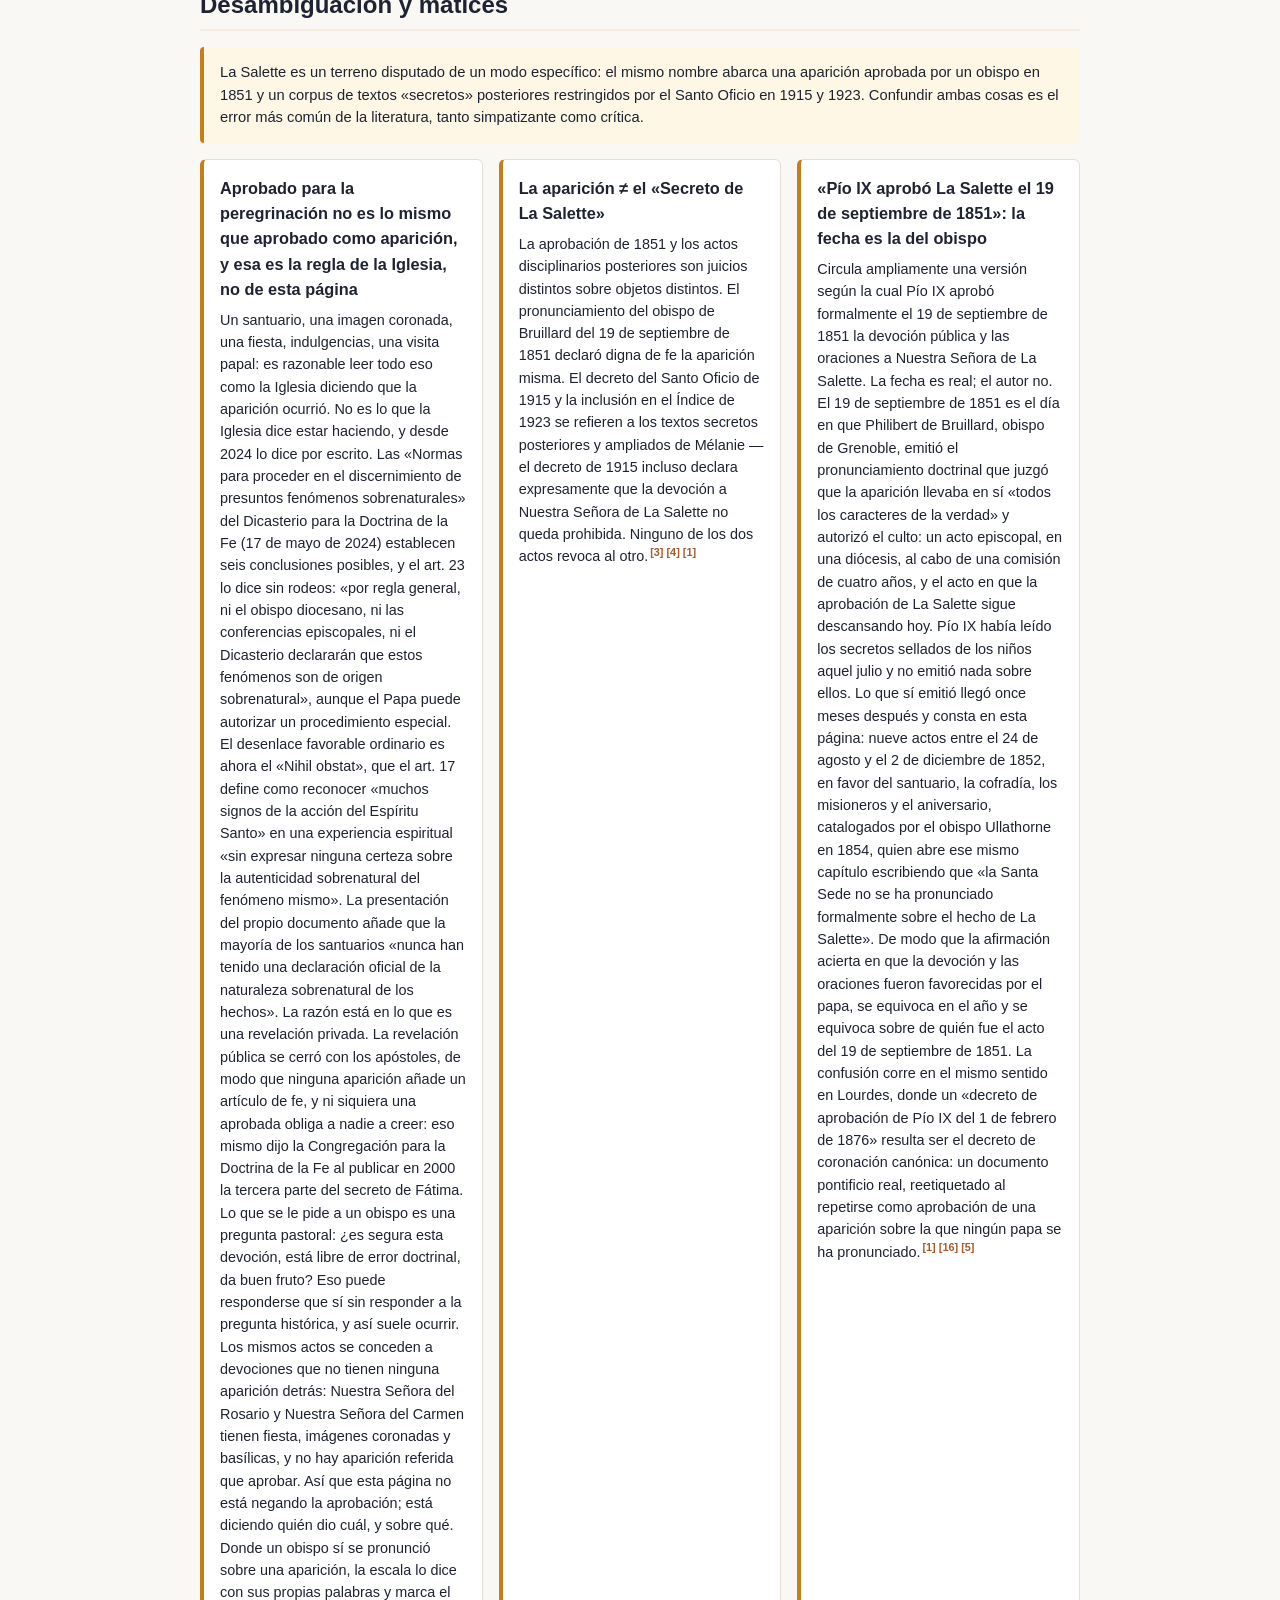
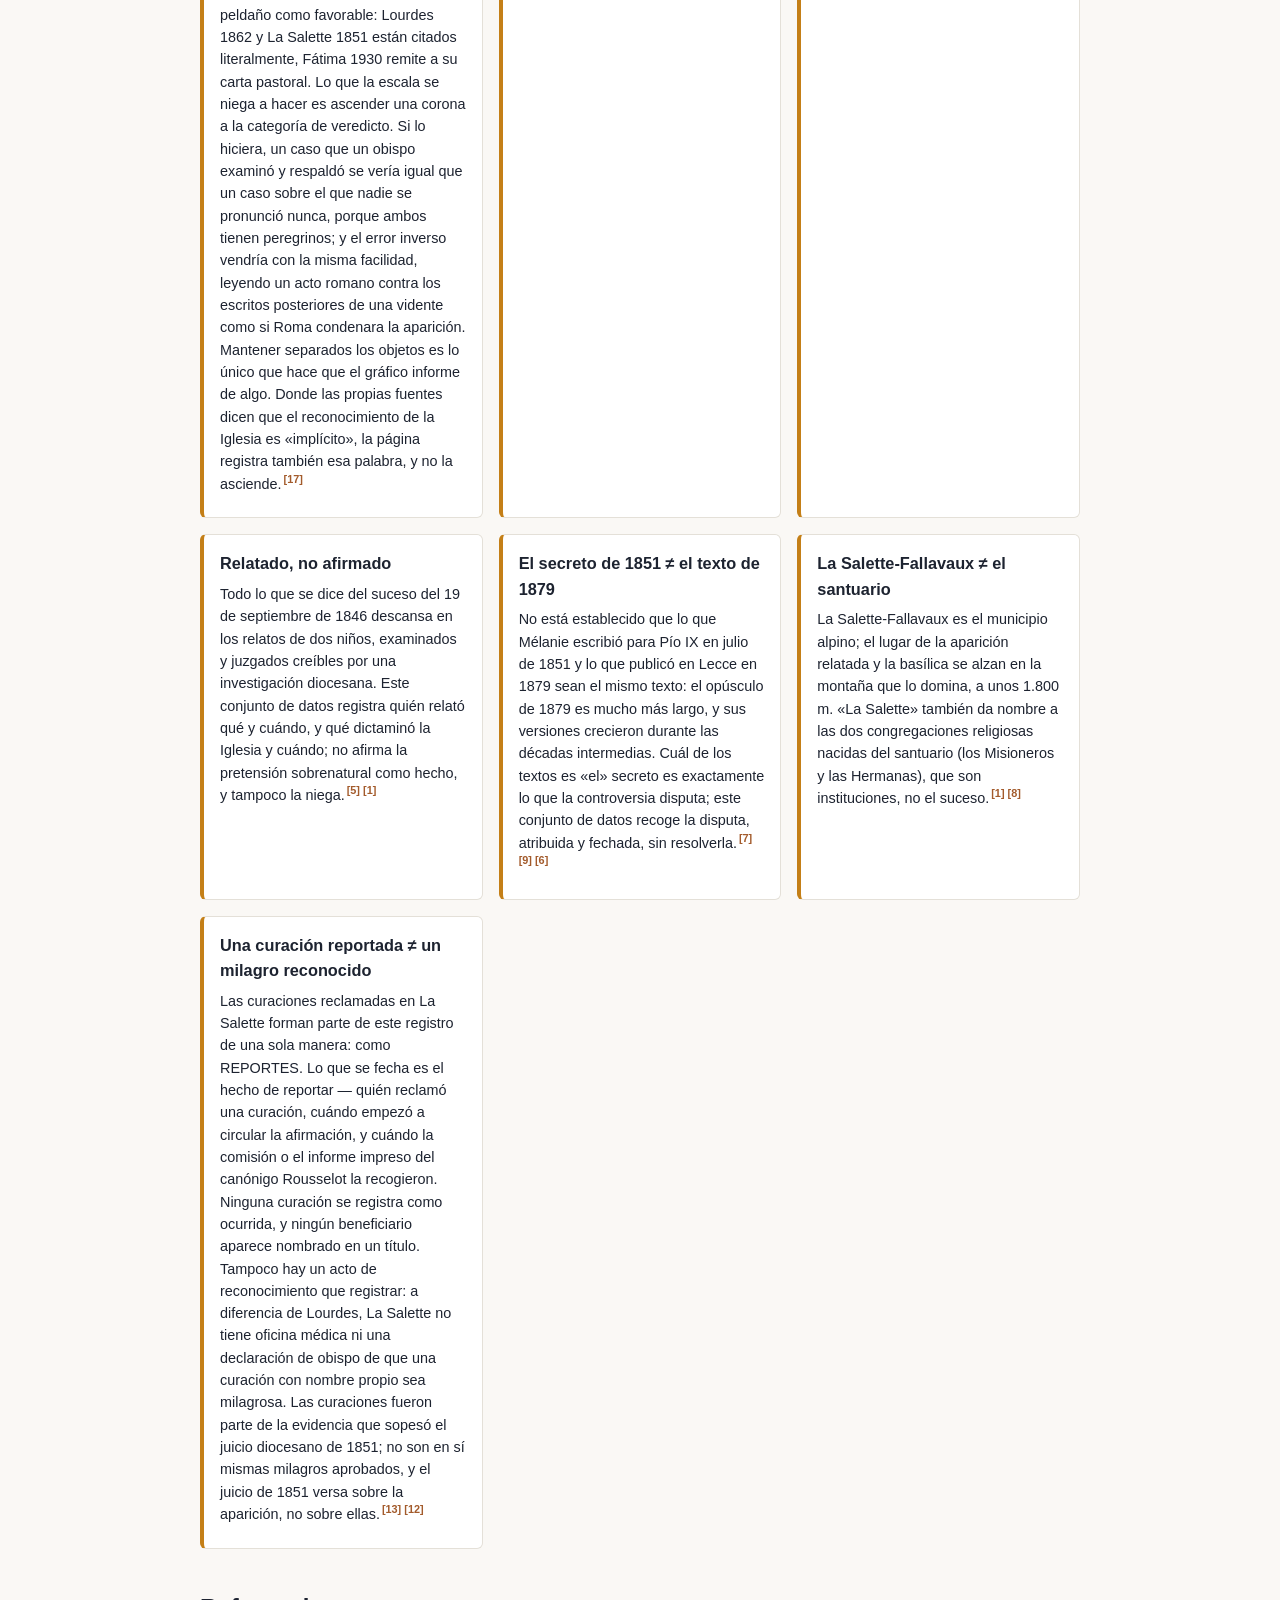
==== commit 5722938e: "Chronology as a time river (#18) Brings the site up to the core template (build.js, validate-data.js" ====
--- a/docs/es/index.html
+++ b/docs/es/index.html
@@ -14,6 +14,7 @@
     gtag('config', 'G-R9LV1QZHVE');
   </script>
   <link rel="stylesheet" href="../styles.css">
+  <script src="../river.js" defer></script>
   <link rel="canonical" href="https://cronologia.github.io/lasalette/es/">
   <link rel="alternate" hreflang="en" href="https://cronologia.github.io/lasalette/en/">
   <link rel="alternate" hreflang="es" href="https://cronologia.github.io/lasalette/es/">
@@ -239,204 +240,306 @@
       </dl>
     </section>
 
-    <section id="chronology">
+    <section id="chronology" class="river">
       <h2>Cronología</h2>
       <p class="section-intro">Acontecimientos clave en orden cronológico. Una marca <span class="flag">?</span> indica
       fechas aún no verificadas con una fuente primaria.</p>
-      <div class="table-scroll">
-      <table class="meetings">
-        <thead>
-          <tr><th>Año</th><th>Fecha</th><th>Lugar</th><th>Acontecimiento</th></tr>
-        </thead>
-        <tbody>
-        <tr class="decade-row" id="decade-1820"><th colspan="4">1820s</th></tr>
-        <tr>
-          <td class="year">1826</td>
-          <td>1826-08-06</td>
-          <td>París / Grenoble, Francia</td>
-          <td><strong>Philibert de Bruillard es consagrado obispo de Grenoble</strong> <span class="muted">— Philibert de Bruillard, nacido en Dijon en 1765, ordenado en 1789 y sacerdote clandestino durante la Revolución, fue consagrado obispo de Grenoble por monseñor Frayssinous el 6 de agosto de 1826. A lo largo de su episcopado erigió 107 parroquias nuevas y 34 vicarías y acogió varias congregaciones en la diócesis, entre ellas los Oblatos de María Inmaculada en 1834. Tenía, pues, unos ochenta años, y veinte años de reconstrucción de una diócesis posrevolucionaria a sus espaldas, cuando los dos niños de Corps hicieron su reporte en septiembre de 1846. Renunció en 1852 y murió el 15 de diciembre de 1860; su corazón se conserva en el santuario. Se registra como el entorno institucional del juicio de 1851, no como razón para aceptarlo o rechazarlo.</span><sup class="cite"><a href="#ref-11" title="Reference 11">[11]</a></sup></td>
-        </tr>
-        <tr class="decade-row" id="decade-1840"><th colspan="4">1840s</th></tr>
-        <tr>
-          <td class="year">1846</td>
-          <td>1846</td>
-          <td>Francia y Europa continental</td>
-          <td><strong>La crisis de subsistencias de los «años cuarenta del hambre» llega a su peor año</strong> <span class="muted">— El mildiu de la papa llegó al continente en el verano de 1845 y se extendió en cuestión de semanas; las cosechas de cereal también fallaron, y los precios de los alimentos alcanzaron su máximo en la primera mitad de 1847. Francia registró unas diez mil muertes relacionadas con el hambre — muchas menos que Irlanda, y aun así una crisis de subsistencias como Europa occidental no volvería a ver. Los historiadores leen esa penuria como el detonante principal del vuelco político de 1848. En el Isère, según el relato de la Wikipedia francesa, la producción de cereal cayó con fuerza y el precio del pan se duplicó. El mensaje público que reportaron los niños habla de trigo echado a perder y papas podridas; hay quien ha sacado conclusiones de ello en ambas direcciones, y este conjunto de datos no saca ninguna. La crisis se registra aquí como la condición material del año, no como explicación del reporte ni como corroboración suya.</span><sup class="cite"><a href="#ref-10" title="Reference 10">[10]</a> <a href="#ref-13" title="Reference 13">[13]</a></sup><span class="date-note">La crisis se fecha en el conjunto 1845–1847; esta entrada se sitúa en 1846, el año de la mala cosecha que precedió a la aparición relatada del 19 de septiembre.</span></td>
-        </tr>
-        <tr>
-          <td class="year">1846</td>
-          <td>1846-09-19</td>
-          <td>La Salette-Fallavaux, Francia</td>
-          <td><strong>Dos niños relatan una aparición de una «Bella Señora» en llanto</strong> <span class="muted">— Mélanie Calvat (14) y Maximin Giraud (11), niños pastores de Corps, relatan que hacia las 3 de la tarde, en el pastizal de montaña sobre La Salette-Fallavaux, una mujer en llanto rodeada de luz les habló — en francés y luego en el dialecto occitano local — pronunciando un mensaje público centrado en la blasfemia, la observancia del domingo y la conversión, y confiando a cada niño un secreto personal. Todo el contenido del suceso descansa en los propios relatos de los niños.</span><sup class="cite"><a href="#ref-1" title="Reference 1">[1]</a> <a href="#ref-5" title="Reference 5">[5]</a> <a href="#ref-6" title="Reference 6">[6]</a></sup></td>
-        </tr>
-        <tr>
-          <td class="year">1846</td>
-          <td>1846-09-21 <span class="flag" title="Fecha aún no verificada con una fuente primaria">?</span></td>
-          <td>La Salette-Fallavaux, Francia</td>
-          <td><strong>Se reporta un manantial que brota en el sitio de la aparición</strong> <span class="muted">— Dos días después de la aparición reportada, se dice que habitantes de La Salette subieron al pastizal y encontraron agua clara brotando en abundancia en el punto donde los niños situaron a la mujer que lloraba. El manantial se volvió el centro de la peregrinación y de las curaciones que después se reclamaron allí. Lo datable que aquí se registra es el REPORTE — quién dijo qué, y cuándo empezó a circular. Este conjunto de datos no registra que haya aparecido un manantial, ni que antes no estuviera allí.</span><sup class="cite"><a href="#ref-13" title="Reference 13">[13]</a></sup><span class="date-note">La fecha la da el artículo de Wikipedia en francés, en el modo condicional que emplea en todo momento para los hechos relatados («se seraient rendus», «auraient constaté»). No se pudo alcanzar desde esta sesión ningún documento contemporáneo que la establezca.</span></td>
-        </tr>
-        <tr>
-          <td class="year">1846</td>
-          <td>1846-11-17 <span class="flag" title="Fecha aún no verificada con una fuente primaria">?</span></td>
-          <td>Isère, Francia</td>
-          <td><strong>Se reporta la primera curación y circula como «milagro declarado»</strong> <span class="muted">— Se reporta que una mujer que durante veintidós años sólo había caminado con muletas, y llevaba siete postrada, caminó sin ayuda después de que se rezara por ella en el sitio. Es la primera de las afirmaciones que más tarde llevaron al obispo a abrir una investigación formal. Lo que aquí se fecha es el REPORTE, no una curación: este conjunto de datos no registra que nadie haya sanado. El artículo de la Wikipedia francesa señala, a propósito de estas «declaraciones de milagros», que la Iglesia no las sometió a ninguna investigación científica — La Salette no tiene ninguna institución equivalente a la Oficina Médica de Lourdes, y ninguna curación vinculada al santuario cuenta con un acto de reconocimiento propio.</span><sup class="cite"><a href="#ref-13" title="Reference 13">[13]</a></sup><span class="date-note">La fecha es la que el artículo de Wikipedia en francés da para lo que llama el primer «milagro declarado»; el documento subyacente no fue alcanzable desde esta sesión.</span></td>
-        </tr>
-        <tr>
-          <td class="year">1847</td>
-          <td>1847-07-19 <span class="flag" title="Fecha aún no verificada con una fuente primaria">?</span></td>
-          <td>Grenoble, Francia</td>
-          <td><strong>El obispo de Bruillard abre la investigación canónica</strong> <span class="muted">— El obispo Philibert de Bruillard, de Grenoble, ordena una investigación del reporte de los niños y nombra una comisión de clérigos y teólogos para examinarlo judicialmente. Lo que llevó hasta ahí, según el relato de la Wikipedia francesa, fueron las curaciones reportadas y la polémica de prensa en torno a ellas, y no sólo el relato de los niños: la comisión interrogó a los videntes, a los habitantes y al clero local, y examinó también las curaciones que se reportaban. La comisión concluye, según la Enciclopedia Católica, que debe admitirse la realidad de la aparición.</span><sup class="cite"><a href="#ref-1" title="Reference 1">[1]</a> <a href="#ref-5" title="Reference 5">[5]</a> <a href="#ref-13" title="Reference 13">[13]</a></sup><span class="date-note">El artículo de Wikipedia en francés da el 19 de julio de 1847 para la apertura formal de la investigación canónica y el 13 de diciembre de 1847 para la votación de la comisión. Se registran ambas y ambas quedan marcadas: la fuente es terciaria y el propio acto diocesano no fue alcanzable desde esta sesión. El santuario presenta el juicio de 1851 como resultado de cinco años de investigación; la Catholic Encyclopedia solo consigna que el obispo de Bruillard nombró una comisión, sin fechas.</span></td>
-        </tr>
-        <tr>
-          <td class="year">1847</td>
-          <td>1847-09-19</td>
-          <td>La Salette-Fallavaux, Francia</td>
-          <td><strong>Primer aniversario: la congregación cuenta al menos 30 000 personas en la montaña</strong> <span class="muted">— La cronología de los propios Misioneros registra «al menos 30 000 peregrinos» subiendo a la montaña en el primer aniversario, y anota que para 1849 unas 15 000 personas se habían inscrito en la Cofradía de Nuestra Señora de La Salette, Reconciliadora. Ambas cifras son de la congregación, publicadas por la congregación, y aquí se le atribuyen a ella en vez de afirmarse; no se pudo alcanzar ningún conteo independiente de esos años.</span><sup class="cite"><a href="#ref-2" title="Reference 2">[2]</a></sup></td>
-        </tr>
-        <tr>
-          <td class="year">1847</td>
-          <td>1847-12-13 <span class="flag" title="Fecha aún no verificada con una fuente primaria">?</span></td>
-          <td>Grenoble, Francia</td>
-          <td><strong>La comisión episcopal vota a favor de la aparición</strong> <span class="muted">— La comisión de examinadores nombrada por el obispo de Bruillard vota, según el relato de la Wikipedia francesa, a favor de reconocer la aparición — con una sola voz en contra. El voto es un consejo al obispo, no un juicio: el juicio diocesano mismo no llegaría hasta cuatro años después, el 19 de septiembre de 1851.</span><sup class="cite"><a href="#ref-13" title="Reference 13">[13]</a></sup><span class="date-note">Fecha tomada del artículo de Wikipedia en francés; las actas de la propia comisión no fueron alcanzables desde esta sesión.</span></td>
-        </tr>
-        <tr>
-          <td class="year">1848</td>
-          <td>1848 <span class="flag" title="Fecha aún no verificada con una fuente primaria">?</span></td>
-          <td>Grenoble, Francia</td>
-          <td><strong>El canónigo Rousselot publica su informe al obispo — el registro impreso de las curaciones reportadas</strong> <span class="muted">— Pierre-Joseph Rousselot (1785–1865), profesor de teología dogmática en Grenoble, miembro de la comisión y principal defensor de la realidad de la aparición, publicó su informe al obispo con el título La vérité sur l&#39;événement de La Salette du 19 septembre 1846. Es el documento en el que las curaciones reclamadas en la montaña entraron en el registro impreso, reunidas y argumentadas por un eclesiástico con nombre propio que creía en ellas. Eso es lo que aquí se fecha: un informe sobre curaciones reportadas, hecho por un partidario de la causa y dirigido a la autoridad que iba a juzgarla. Cuáles fueron esas curaciones, este conjunto de datos no lo dice — el libro mismo no fue legible desde esta sesión, y ninguna curación consignada en él cuenta con un acto de la Iglesia propio.</span><sup class="cite"><a href="#ref-12" title="Reference 12">[12]</a> <a href="#ref-13" title="Reference 13">[13]</a></sup><span class="date-note">La ficha de catálogo de Google Books da 1848; el artículo de Wikipedia en francés da 1849. La discrepancia se registra en lugar de resolverse: no se pudo leer directamente la portada, porque la digitalización de Gallica devolvió un 403 a la salida de esta sesión.</span></td>
-        </tr>
-        <tr class="decade-row" id="decade-1850"><th colspan="4">1850s</th></tr>
-        <tr>
-          <td class="year">1851</td>
-          <td>1851-07</td>
-          <td>Grenoble, Francia</td>
-          <td><strong>Los secretos de los niños se ponen por escrito y se envían a Pío IX</strong> <span class="muted">— A instancias del obispo, los dos videntes ponen por escrito sus secretos personales — la carta de Maximin está fechada en Grenoble el 3 de julio de 1851, la de Mélanie el 6 de julio de 1851 — y los textos sellados son llevados a Roma por dos enviados del obispo de Bruillard y entregados al papa Pío IX en julio de 1851. Los relatos difieren sobre la identidad de los enviados (los canónigos Gerin y Rousselot, o los vicarios generales Melin y Rousselot). Ningún texto fue publicado por la Santa Sede; el secreto de Maximin nunca se publicó.</span><sup class="cite"><a href="#ref-9" title="Reference 9">[9]</a> <a href="#ref-5" title="Reference 5">[5]</a> <a href="#ref-6" title="Reference 6">[6]</a></sup><span class="date-note">El texto de Maximin está fechado en Grenoble el 3 de julio de 1851 y el de Mélanie el 6 de julio de 1851 (Cor Jesu Sacratissimum, que reproduce relatos anteriores). Los relatos difieren sobre los portadores —los canónigos Gerin y Rousselot en unos, los vicarios generales Melin y Rousselot en otros— y la entrega a Pío IX suele fecharse el 18 de julio de 1851, día no verificado aquí con una fuente alcanzable.</span></td>
-        </tr>
-        <tr>
-          <td class="year">1851</td>
-          <td>1851-09-19</td>
-          <td>Grenoble, Francia</td>
-          <td><strong>El obispo de Bruillard declara la aparición digna de fe</strong> <span class="muted">— Cinco años exactos después del suceso relatado, el obispo Philibert de Bruillard emite su pronunciamiento doctrinal: la aparición de la Santísima Virgen a los dos pastores el 19 de septiembre de 1846 «lleva en sí misma todas las características de la verdad», y los fieles tienen fundamento para creerla cierta. Es el documento clave de la aprobación diocesana; la Enciclopedia Católica fecha la declaración el 16 de noviembre de 1851, una discrepancia que aquí se registra en lugar de resolverse.</span><sup class="cite"><a href="#ref-1" title="Reference 1">[1]</a> <a href="#ref-6" title="Reference 6">[6]</a> <a href="#ref-5" title="Reference 5">[5]</a></sup><span class="date-note">El pronunciamiento doctrinal está fechado el 19 de septiembre de 1851 (santuario, Misioneros, Wikipedia). La Catholic Encyclopedia de 1910 da en cambio el 16 de noviembre de 1851, leído aquí como la fecha en que el mandement se publicó y se leyó en las iglesias de la diócesis; la discrepancia se registra, no se resuelve.</span></td>
-        </tr>
-        <tr>
-          <td class="year">1852</td>
-          <td>1852-05-01</td>
-          <td>Grenoble, Francia</td>
-          <td><strong>Carta pastoral: se decreta un santuario y se fundan los Misioneros de La Salette</strong> <span class="muted">— El obispo de Bruillard publica una carta pastoral que anuncia la construcción de un santuario en la montaña de La Salette y crea un cuerpo de misioneros diocesanos al que llama Misioneros de Nuestra Señora de La Salette, encargados de servir a los peregrinos y difundir el mensaje que los niños relataron.</span><sup class="cite"><a href="#ref-8" title="Reference 8">[8]</a> <a href="#ref-6" title="Reference 6">[6]</a> <a href="#ref-2" title="Reference 2">[2]</a></sup><span class="date-note">1 de mayo de 1852 según los artículos de Wikipedia en francés y en inglés; la cronología de la propia congregación habla de una segunda declaración doctrinal del obispo fechada el 25 de mayo, el día en que se colocó la primera piedra. Se conservan ambas fechas.</span></td>
-        </tr>
-        <tr>
-          <td class="year">1852</td>
-          <td>1852-05-25</td>
-          <td>La Salette-Fallavaux, Francia</td>
-          <td><strong>Se coloca en la montaña la primera piedra de la iglesia del santuario</strong> <span class="muted">— La primera piedra de la iglesia se coloca en el lugar de la aparición, a unos 1.800 m de altitud, ante una gran asamblea de fieles; el edificio se terminó en 1865.</span><sup class="cite"><a href="#ref-5" title="Reference 5">[5]</a> <a href="#ref-8" title="Reference 8">[8]</a></sup></td>
-        </tr>
-        <tr>
-          <td class="year">1852</td>
-          <td>1852-08-24 – 1852-09-07 <span class="flag" title="Fecha aún no verificada con una fuente primaria">?</span></td>
-          <td>Roma</td>
-          <td><strong>Pío IX concede al nuevo santuario una serie de favores espirituales</strong> <span class="muted">— En quince días, once meses después de que el obispo de Grenoble declarara la aparición digna de crédito, Roma vincula al lugar y a las obras que crecían a su alrededor toda una serie de privilegios. Ullathorne, que escribe en 1854, los enumera: un rescripto del 24 de agosto que hace del altar mayor del santuario un altar privilegiado a perpetuidad; un rescripto del 26 de agosto que permite a cualquier sacerdote que llegue a La Salette celebrar una misa votiva de la Santísima Virgen casi cualquier día; un breve del mismo día que concede cinco indulgencias a los miembros de la Cofradía de La Salette; un breve del 3 de septiembre que concede una indulgencia plenaria una vez al año a todo el que visite la iglesia; un segundo breve de esa fecha para quienes sigan las misiones y los retiros de los misioneros; y tres breves del 7 de septiembre —dos que dan a los misioneros la facultad de indulgenciar cruces, medallas y rosarios y de imponer el Escapulario, y uno que erige la Cofradía en Archicofradía bajo el título de Nuestra Señora de la Reconciliación de La Salette—. Lo que estos actos favorecen es el culto, la peregrinación y los misioneros. Ninguno se pronuncia sobre si la aparición ocurrió, y Ullathorne abre diciéndolo el capítulo que los enumera: «La Santa Sede no se ha pronunciado formalmente sobre el hecho de La Salette. Su palabra, esa palabra final y decisiva, no ha sido dicha».</span><sup class="cite"><a href="#ref-16" title="Reference 16">[16]</a> <a href="#ref-19" title="Reference 19">[19]</a> <a href="#ref-18" title="Reference 18">[18]</a></sup><span class="date-note">Las fechas son las de Ullathorne, publicadas en 1854 y detalladas acto por acto. Los actos mismos son anteriores a los boletines impresos de la Santa Sede —Acta Sanctae Sedis comienza en 1865—, de modo que ninguno de ellos ha sido cotejado con un texto oficial. Una segunda lista decimonónica, la de Petrocchi de 1864, difiere dos veces: fecha el rescripto de la misa votiva el 29 de agosto, donde Ullathorne pone el 26, y lee la facultad del 7 de septiembre como concedida «per dieci anni» —por diez años—, donde Ullathorne y el manual de la cofradía de 1855 hacen de ella una facultad dada a diez de los misioneros. Ambas diferencias se registran y no se resuelven; los originales las zanjarían.</span></td>
-        </tr>
-        <tr>
-          <td class="year">1852</td>
-          <td>1852-12-02 <span class="flag" title="Fecha aún no verificada con una fuente primaria">?</span></td>
-          <td>Roma</td>
-          <td><strong>Indulto: el aniversario de la aparición puede solemnizarse en toda la diócesis</strong> <span class="muted">— A petición del obispo de Grenoble, Pío IX permite que el 19 de septiembre —el aniversario de la aparición, «vel ipso apparitionis die»— se solemnice cada año en todas las iglesias de la diócesis, o se traslade al domingo siguiente con misa solemne y vísperas cantadas de la Santísima Virgen; el clero puede, en cambio, tomar el oficio entero y la misa del Patrocinio de la Santísima Virgen con rito solemne, como Doble de Segunda Clase. Ullathorne extrae la inferencia que sus lectores extraerían y marca su límite en la misma frase: el clero «no está ciertamente obligado, pero sí autorizado» a celebrar el día. Un permiso litúrgico para una diócesis no es un juicio doctrinal, y ningún juicio doctrinal lo siguió. La historia italiana de Petrocchi, de 1864, traduce la fórmula como licencia «per celebrare con officio solenne la memoria della madre di Dio apparsa in forma umana alla Salette» — la memoria de la Madre de Dios aparecida en forma humana —, de modo que el texto que él tenía delante seguía hablando de la aparición misma.</span><sup class="cite"><a href="#ref-16" title="Reference 16">[16]</a> <a href="#ref-18" title="Reference 18">[18]</a> <a href="#ref-19" title="Reference 19">[19]</a></sup><span class="date-note">Ullathorne da «2 de diciembre» sin repetir el año, y el año era una inferencia sacada de su capítulo. Ya no lo es: el manual de la propia cofradía, de 1855, lo declara sin rodeos —«by an Indult of the 2nd of December, 1852»—, un año después de él y con independencia de él. El indulto mismo sigue sin haber sido leído en su propio texto, y por eso la fecha continúa aquí sin verificar.</span></td>
-        </tr>
-        <tr>
-          <td class="year">1855</td>
-          <td>1855 <span class="flag" title="Fecha aún no verificada con una fuente primaria">?</span></td>
-          <td>Grenoble, Francia</td>
-          <td><strong>El obispo Ginoulhiac confirma el juicio de su predecesor</strong> <span class="muted">— Jacques Ginoulhiac, sucesor de de Bruillard como obispo de Grenoble, confirma la decisión de 1851, declarando — según el relato del santuario — que «la tarea de los pastores ha terminado; comienza la de la Iglesia».</span><sup class="cite"><a href="#ref-1" title="Reference 1">[1]</a></sup><span class="date-note">La fuente citada (la página de historia del propio santuario) solo da el año; la fecha de la declaración confirmatoria del obispo Ginoulhiac no se verificó con un documento primario alcanzable.</span></td>
-        </tr>
-        <tr>
-          <td class="year">1858</td>
-          <td>1858-02-02</td>
-          <td>Grenoble, Francia</td>
-          <td><strong>Los primeros Misioneros de La Salette hacen sus votos</strong> <span class="muted">— Los padres Albertin, Archier, Berlioz, Basson, Buisson y Petit hicieron sus primeros votos en la capilla del obispo, seis años después de la pastoral que creó el cuerpo de misioneros diocesanos. Sus votos perpetuos llegaron en 1879, el mismo año en que Roma aprobó el Instituto. Fechas tomadas de la cronología de la propia congregación.</span><sup class="cite"><a href="#ref-2" title="Reference 2">[2]</a></sup></td>
-        </tr>
-        <tr class="decade-row" id="decade-1870"><th colspan="4">1870s</th></tr>
-        <tr>
-          <td class="year">1875</td>
-          <td>1875-03-01</td>
-          <td>Corps, Francia</td>
-          <td><strong>Muerte de Maximin Giraud</strong> <span class="muted">— Maximin Giraud, que tras años inestables de estudios y empleos diversos había regresado a su Corps natal, muere allí con unos 39 años. Su secreto personal nunca fue publicado.</span><sup class="cite"><a href="#ref-5" title="Reference 5">[5]</a> <a href="#ref-6" title="Reference 6">[6]</a></sup></td>
-        </tr>
-        <tr>
-          <td class="year">1879</td>
-          <td>1879</td>
-          <td>La Salette-Fallavaux, Francia</td>
-          <td><strong>La iglesia del santuario es consagrada y elevada a basílica menor</strong> <span class="muted">— La iglesia del sitio de la aparición — comenzada en 1852 y terminada tras casi tres décadas de obra a 1 800 m — es consagrada oficialmente y elevada al rango de basílica menor, y en la misma ceremonia la estatua de Nuestra Señora de La Salette recibe una coronación canónica concedida por León XIII. Presidió el cardenal Guibert, arzobispo de París, según el relato de la Wikipedia francesa.</span><sup class="cite"><a href="#ref-8" title="Reference 8">[8]</a> <a href="#ref-14" title="Reference 14">[14]</a> <a href="#ref-6" title="Reference 6">[6]</a> <a href="#ref-2" title="Reference 2">[2]</a></sup><span class="date-note">Las fuentes discrepan sobre el día e incluso sobre el mes. Los artículos de Wikipedia en francés dan el 20 de agosto de 1879 para la consagración y la coronación; el artículo en inglés da el 21 de agosto de 1879 para la coronación canónica concedida por León XIII; la cronología de la propia congregación sitúa la coronación y la consagración el 20–21 de abril de 1879 y fecha el 18 de agosto de 1879 en la aprobación canónica del Instituto, que es otro acto. La discrepancia se registra, no se resuelve: solo el año se da por verificado.</span></td>
-        </tr>
-        <tr>
-          <td class="year">1879</td>
-          <td>1879-08-18 <span class="flag" title="Fecha aún no verificada con una fuente primaria">?</span></td>
-          <td>Roma</td>
-          <td><strong>Roma aprueba canónicamente a los Misioneros de Nuestra Señora de La Salette</strong> <span class="muted">— El Instituto fundado por la pastoral de de Bruillard de 1852 como cuerpo de misioneros diocesanos fue aprobado canónicamente por Roma, según la cronología de la propia congregación, el 18 de agosto de 1879. Es un acto romano sobre un instituto religioso — sus constituciones y su existencia — y no un juicio sobre la aparición, sobre la cual Roma nunca se ha pronunciado. Uno no debe leerse dentro del otro.</span><sup class="cite"><a href="#ref-2" title="Reference 2">[2]</a></sup><span class="date-note">La cronología de la propia congregación da el 18 de agosto de 1879 para la aprobación canónica del Instituto; el decreto romano mismo no fue alcanzable desde esta sesión.</span></td>
-        </tr>
-        <tr>
-          <td class="year">1879</td>
-          <td>1879-11-15</td>
-          <td>Lecce, Italia</td>
-          <td><strong>Mélanie publica en Lecce su secreto ampliado</strong> <span class="muted">— Mélanie Calvat publica en Lecce, como «L&#39;apparition de la très Sainte Vierge sur la montagne de La Salette», un texto de su secreto mucho más largo que el enviado a Pío IX en 1851, con el imprimátur de Salvatore Luigi Zola, obispo de Lecce, que la había acogido en su diócesis. El texto ampliado — incluidos sus tan citados pasajes apocalípticos — es una redacción suya posterior; su relación con lo que escribió en 1851 es precisamente lo que la controversia posterior disputa.</span><sup class="cite"><a href="#ref-7" title="Reference 7">[7]</a> <a href="#ref-6" title="Reference 6">[6]</a> <a href="#ref-5" title="Reference 5">[5]</a></sup></td>
-        </tr>
-        <tr class="decade-row" id="decade-1880"><th colspan="4">1880s</th></tr>
-        <tr>
-          <td class="year">1880</td>
-          <td>1880-08 <span class="flag" title="Fecha aún no verificada con una fuente primaria">?</span></td>
-          <td>Roma, Italia</td>
-          <td><strong>El Santo Oficio pide que se retire el opúsculo de Lecce</strong> <span class="muted">— Después de que el obispo de Troyes denuncia la publicación de Lecce, el cardenal Prospero Caterini, del Santo Oficio, escribe — según los relatos citados — que el Santo Oficio está disgustado con el libro y desea que los ejemplares se retiren de la circulación. Es una reacción disciplinaria al secreto ampliado, no una revocación de la aprobación de la aparición de 1851.</span><sup class="cite"><a href="#ref-7" title="Reference 7">[7]</a></sup><span class="date-note">Agosto de 1880 según la carta de Caterini tal como la refiere la biografía de Mélanie Calvat en Wikipedia; la carta misma no fue alcanzable y su fecha exacta no se verifica aquí.</span></td>
-        </tr>
-        <tr class="decade-row" id="decade-1890"><th colspan="4">1890s</th></tr>
-        <tr>
-          <td class="year">1892</td>
-          <td>1892</td>
-          <td>Hartford, Connecticut / el mundo</td>
-          <td><strong>Los Misioneros se extienden más allá de Francia</strong> <span class="muted">— Los padres Pajot y Vignon llegaron a Hartford, Connecticut, en 1892, con lo que empezó la presencia norteamericana de la congregación; antes, desde 1879, unos misioneros habían servido diez años en Noruega. Siguieron Madagascar en 1899, Polonia en 1901–02 y Brasil en 1902, y para 1934 la congregación estaba organizada en cuatro provincias: Francia, Polonia, Brasil y Estados Unidos. El artículo de la Wikipedia en inglés afirma que los Misioneros sirven hoy en unos veinticinco países. Las fechas provienen de la cronología de la propia congregación; el número de países se atribuye a Wikipedia y no se verifica aquí de forma independiente.</span><sup class="cite"><a href="#ref-2" title="Reference 2">[2]</a> <a href="#ref-6" title="Reference 6">[6]</a></sup></td>
-        </tr>
-        <tr class="decade-row" id="decade-1900"><th colspan="4">1900s</th></tr>
-        <tr>
-          <td class="year">1904</td>
-          <td>1904-12-14 <span class="flag" title="Fecha aún no verificada con una fuente primaria">?</span></td>
-          <td>Altamura, Italia</td>
-          <td><strong>Muerte de Mélanie Calvat</strong> <span class="muted">— Mélanie Calvat muere en Altamura, en el sur de Italia, donde se había establecido tras décadas de peregrinar entre conventos y países. Las fuentes discrepan sobre el día — 14 de diciembre (Wikipedia) o 15 de diciembre (Enciclopedia Católica).</span><sup class="cite"><a href="#ref-7" title="Reference 7">[7]</a> <a href="#ref-5" title="Reference 5">[5]</a></sup><span class="date-note">Las fuentes discrepan: 14 de diciembre de 1904 (la biografía de Wikipedia) frente a 15 de diciembre de 1904 (la Catholic Encyclopedia de 1910). Fue hallada muerta por la mañana; la discrepancia se registra, no se resuelve.</span></td>
-        </tr>
-        <tr>
-          <td class="year">1905</td>
-          <td>1905 <span class="flag" title="Fecha aún no verificada con una fuente primaria">?</span></td>
-          <td>La Salette-Fallavaux, Francia</td>
-          <td><strong>La congregación es expulsada del santuario por las leyes de separación</strong> <span class="muted">— Con la separación entre la Iglesia y el Estado en Francia, la comunidad religiosa fue sacada del santuario y sacerdotes diocesanos lo atendieron en su lugar. Los Misioneros volvieron después de la Primera Guerra Mundial y de manera definitiva en 1943. Los caminos nuevos de los años sesenta hicieron la montaña accesible a las peregrinaciones en autobús — y tres accidentes de autobús en la bajada de Laffrey, en 1973, 1975 y 2007, dejaron entre los tres noventa y ocho muertos.</span><sup class="cite"><a href="#ref-14" title="Reference 14">[14]</a></sup><span class="date-note">El artículo de Wikipedia en francés fecha la expulsión en la separación de la Iglesia y el Estado (ley del 9 de diciembre de 1905) sin dar un día para el santuario mismo, y da 1943 para el regreso definitivo de la congregación.</span></td>
-        </tr>
-        <tr class="decade-row" id="decade-1910"><th colspan="4">1910s</th></tr>
-        <tr>
-          <td class="year">1915</td>
-          <td>1915-12-21</td>
-          <td>Roma, Italia</td>
-          <td><strong>Decreto del Santo Oficio: se ordena a los fieles no discutir el «Secret de la Salette»</strong> <span class="muted">— La Suprema Sagrada Congregación del <a class="glossary-link" href="https://cronologia.github.io/glossary/cdf-ddf/">Santo Oficio</a> emite un decreto — «Decretum circa vulgo dictum “Secret de la Salette”» — que manda a todos los fieles, de cualquier país, no tratar ni discutir el llamado Secreto de La Salette, sus diversas formas o su aplicación a los tiempos presentes o futuros, bajo ningún pretexto ni forma, en libros, opúsculos o artículos firmados o anónimos, bajo pena de sanciones canónicas. El decreto declara expresamente que no prohíbe la devoción a la Santísima Virgen invocada como Reconciliadora de La Salette. Disciplina la discusión del secreto ampliado; no toca el juicio de 1851 sobre la aparición.</span><sup class="cite"><a href="#ref-3" title="Reference 3">[3]</a></sup></td>
-        </tr>
-        <tr class="decade-row" id="decade-1920"><th colspan="4">1920s</th></tr>
-        <tr>
-          <td class="year">1923</td>
-          <td>1923-05-09</td>
-          <td>Roma, Italia</td>
-          <td><strong>El opúsculo de Mélanie es incluido en el Índice de libros prohibidos</strong> <span class="muted">— El <a class="glossary-link" href="https://cronologia.github.io/glossary/cdf-ddf/">Santo Oficio</a> proscribe y condena el opúsculo «L&#39;apparition de la très Sainte Vierge sur la sainte montagne de la Salette» — la reimpresión de 1922 de la Société Saint-Augustin del texto publicado por Mélanie — ordenando que los ejemplares se retiren de las manos de los fieles; el papa Pío XI aprueba la resolución. La condena nombra el opúsculo de Mélanie, un objeto distinto de la aparición aprobada en 1851.</span><sup class="cite"><a href="#ref-4" title="Reference 4">[4]</a> <a href="#ref-7" title="Reference 7">[7]</a></sup><span class="date-note">La sesión general del Santo Oficio (Feria IV) condenó el folleto el 9 de mayo de 1923 y Pío XI aprobó la resolución ese mismo día; el decreto, tal como se imprime en AAS 15 (1923), pp. 287–288, lleva fecha del Santo Oficio de 10 de mayo de 1923.</span></td>
-        </tr>
-        <tr class="decade-row" id="decade-1960"><th colspan="4">1960s</th></tr>
-        <tr>
-          <td class="year">1962</td>
-          <td>1962</td>
-          <td>La Salette-Fallavaux, Francia</td>
-          <td><strong>Se crea la Asociación de Peregrinos de Nuestra Señora de La Salette</strong> <span class="muted">— La página de historia del propio santuario registra la creación, en 1962, de la Association des Pèlerins de Notre-Dame de La Salette, para mantener y administrar los edificios y la infraestructura que exige un santuario de montaña a 1 800 m. Es el cuerpo civil que está detrás de la peregrinación tal como funciona hoy.</span><sup class="cite"><a href="#ref-1" title="Reference 1">[1]</a></sup></td>
-        </tr>
-        <tr class="decade-row" id="decade-2010"><th colspan="4">2010s</th></tr>
-        <tr>
-          <td class="year">2016</td>
-          <td>2016-03-18</td>
-          <td>Roma, Italia</td>
-          <td><strong>Nuestra Señora de La Salette inscrita en el calendario litúrgico de Francia</strong> <span class="muted">— La Congregación para el Culto Divino inscribe la celebración de Nuestra Señora de La Salette en el calendario litúrgico propio de Francia como memoria facultativa el 19 de septiembre — un acto más del reconocimiento eclesiástico ordinario, que siempre ha tenido por objeto la aparición y la devoción, no los secretos ampliados.</span><sup class="cite"><a href="#ref-8" title="Reference 8">[8]</a></sup></td>
-        </tr>
-        </tbody>
-      </table>
-      </div>
+      <div class="rv-bar">
+        <div class="rv-controls" role="group" aria-label="Filtrar la cronología" hidden>
+          <label class="rv-chip rv-firm"><input type="checkbox" data-firm><span class="rv-sw"></span>Solo fechas firmes</label>
+          <label class="rv-find">Buscar <input type="search" autocomplete="off"></label>
+          <p class="rv-status" aria-live="polite" data-all="los {n} acontecimientos" data-some="{n} de {total} acontecimientos mostrados" data-reading="Leyendo"></p>
+        </div>
+        <svg class="rv-ribbon" viewBox="-4 0 664 29" preserveAspectRatio="xMinYMid meet" role="img" aria-label="Vista general de los 29 acontecimientos; los grandes vacíos del registro se dibujan como cortes">
+          <rect class="rv-row" x="0" y="2" width="656" height="9"/><rect class="rv-brk" x="534" y="2" width="4" height="9"><title>3 décadas sin acontecimientos registrados (1930–1959)</title></rect><rect class="rv-brk" x="598" y="2" width="4" height="9"><title>4 décadas sin acontecimientos registrados (1970–2009)</title></rect>
+          <line class="rv-tick rv-l0" data-i="0" x1="31.2" x2="31.2" y1="3.5" y2="9.5"/><line class="rv-tick rv-l0" data-i="1" x1="127.2" x2="127.2" y1="3.5" y2="9.5"/><line class="rv-tick rv-l0" data-i="2" x1="127.2" x2="127.2" y1="3.5" y2="9.5"/><line class="rv-tick rv-l0 rv-u" data-i="3" x1="127.2" x2="127.2" y1="3.5" y2="9.5"/><line class="rv-tick rv-l0 rv-u" data-i="4" x1="127.2" x2="127.2" y1="3.5" y2="9.5"/><line class="rv-tick rv-l0 rv-u" data-i="5" x1="132" x2="132" y1="3.5" y2="9.5"/><line class="rv-tick rv-l0" data-i="6" x1="132" x2="132" y1="3.5" y2="9.5"/><line class="rv-tick rv-l0 rv-u" data-i="7" x1="132" x2="132" y1="3.5" y2="9.5"/><line class="rv-tick rv-l0 rv-u" data-i="8" x1="136.8" x2="136.8" y1="3.5" y2="9.5"/><line class="rv-tick rv-l0" data-i="9" x1="151.2" x2="151.2" y1="3.5" y2="9.5"/><line class="rv-tick rv-l0" data-i="10" x1="151.2" x2="151.2" y1="3.5" y2="9.5"/><line class="rv-tick rv-l0" data-i="11" x1="156" x2="156" y1="3.5" y2="9.5"/><line class="rv-tick rv-l0" data-i="12" x1="156" x2="156" y1="3.5" y2="9.5"/><line class="rv-tick rv-l0 rv-u" data-i="13" x1="156" x2="156" y1="3.5" y2="9.5"/><line class="rv-tick rv-l0 rv-u" data-i="14" x1="156" x2="156" y1="3.5" y2="9.5"/><line class="rv-tick rv-l0 rv-u" data-i="15" x1="170.4" x2="170.4" y1="3.5" y2="9.5"/><line class="rv-tick rv-l0" data-i="16" x1="184.8" x2="184.8" y1="3.5" y2="9.5"/><line class="rv-tick rv-l0" data-i="17" x1="266.4" x2="266.4" y1="3.5" y2="9.5"/><line class="rv-tick rv-l0" data-i="18" x1="285.6" x2="285.6" y1="3.5" y2="9.5"/><line class="rv-tick rv-l0 rv-u" data-i="19" x1="285.6" x2="285.6" y1="3.5" y2="9.5"/><line class="rv-tick rv-l0" data-i="20" x1="285.6" x2="285.6" y1="3.5" y2="9.5"/><line class="rv-tick rv-l0 rv-u" data-i="21" x1="290.4" x2="290.4" y1="3.5" y2="9.5"/><line class="rv-tick rv-l0" data-i="22" x1="348" x2="348" y1="3.5" y2="9.5"/><line class="rv-tick rv-l0 rv-u" data-i="23" x1="405.6" x2="405.6" y1="3.5" y2="9.5"/><line class="rv-tick rv-l0 rv-u" data-i="24" x1="410.4" x2="410.4" y1="3.5" y2="9.5"/><line class="rv-tick rv-l0" data-i="25" x1="458.4" x2="458.4" y1="3.5" y2="9.5"/><line class="rv-tick rv-l0" data-i="26" x1="496.8" x2="496.8" y1="3.5" y2="9.5"/><line class="rv-tick rv-l0" data-i="27" x1="556" x2="556" y1="3.5" y2="9.5"/><line class="rv-tick rv-l0" data-i="28" x1="639.2" x2="639.2" y1="3.5" y2="9.5"/>
+          <text class="rv-axis" x="0" y="26" text-anchor="start">1826</text><text class="rv-axis" x="528" y="26" text-anchor="end">1923</text><text class="rv-axis" x="544" y="26" text-anchor="start">1962</text><text class="rv-axis" x="608" y="26" text-anchor="start">2016</text><text class="rv-axis" x="656" y="26" text-anchor="end">2016</text><rect class="rv-win" x="0" y="0" width="0" height="13"/>
+        </svg>
+      </div>
+      <ol class="rv-list" style="--lanes:1">
+        <li class="rv-e" id="decade-1820" data-i="0" data-lanes="" data-decade="1820s">
+          <div class="rv-year">1826<small>1826-08-06</small></div>
+          <div class="rv-node" aria-hidden="true"><i class="rv-l0" style="--k:0"></i></div>
+          <div class="rv-card">
+            <p class="rv-kick"><span>París / Grenoble, Francia</span></p>
+            <h3>Philibert de Bruillard es consagrado obispo de Grenoble</h3>
+            <p class="rv-text">Philibert de Bruillard, nacido en Dijon en 1765, ordenado en 1789 y sacerdote clandestino durante la Revolución, fue consagrado obispo de Grenoble por monseñor Frayssinous el 6 de agosto de 1826. A lo largo de su episcopado erigió 107 parroquias nuevas y 34 vicarías y acogió varias congregaciones en la diócesis, entre ellas los Oblatos de María Inmaculada en 1834. Tenía, pues, unos ochenta años, y veinte años de reconstrucción de una diócesis posrevolucionaria a sus espaldas, cuando los dos niños de Corps hicieron su reporte en septiembre de 1846. Renunció en 1852 y murió el 15 de diciembre de 1860; su corazón se conserva en el santuario. Se registra como el entorno institucional del juicio de 1851, no como razón para aceptarlo o rechazarlo.<sup class="cite"><a href="#ref-11" title="Reference 11">[11]</a></sup></p>
+          </div>
+        </li>
+        <li class="rv-e" id="decade-1840" data-i="1" data-lanes="" data-decade="1840s">
+          <div class="rv-year">1846<small>1846</small></div>
+          <div class="rv-node" aria-hidden="true"><i class="rv-l0" style="--k:0"></i></div>
+          <div class="rv-card">
+            <p class="rv-kick"><span>Francia y Europa continental</span></p>
+            <h3>La crisis de subsistencias de los «años cuarenta del hambre» llega a su peor año</h3>
+            <p class="rv-text">El mildiu de la papa llegó al continente en el verano de 1845 y se extendió en cuestión de semanas; las cosechas de cereal también fallaron, y los precios de los alimentos alcanzaron su máximo en la primera mitad de 1847. Francia registró unas diez mil muertes relacionadas con el hambre — muchas menos que Irlanda, y aun así una crisis de subsistencias como Europa occidental no volvería a ver. Los historiadores leen esa penuria como el detonante principal del vuelco político de 1848. En el Isère, según el relato de la Wikipedia francesa, la producción de cereal cayó con fuerza y el precio del pan se duplicó. El mensaje público que reportaron los niños habla de trigo echado a perder y papas podridas; hay quien ha sacado conclusiones de ello en ambas direcciones, y este conjunto de datos no saca ninguna. La crisis se registra aquí como la condición material del año, no como explicación del reporte ni como corroboración suya.<sup class="cite"><a href="#ref-10" title="Reference 10">[10]</a> <a href="#ref-13" title="Reference 13">[13]</a></sup></p>
+            <p class="date-note">La crisis se fecha en el conjunto 1845–1847; esta entrada se sitúa en 1846, el año de la mala cosecha que precedió a la aparición relatada del 19 de septiembre.</p>
+          </div>
+        </li>
+        <li class="rv-e" data-i="2" data-lanes="" data-decade="1840s">
+          <div class="rv-year">1846<small>1846-09-19</small></div>
+          <div class="rv-node" aria-hidden="true"><i class="rv-l0" style="--k:0"></i></div>
+          <div class="rv-card">
+            <p class="rv-kick"><span>La Salette-Fallavaux, Francia</span></p>
+            <h3>Dos niños relatan una aparición de una «Bella Señora» en llanto</h3>
+            <p class="rv-text">Mélanie Calvat (14) y Maximin Giraud (11), niños pastores de Corps, relatan que hacia las 3 de la tarde, en el pastizal de montaña sobre La Salette-Fallavaux, una mujer en llanto rodeada de luz les habló — en francés y luego en el dialecto occitano local — pronunciando un mensaje público centrado en la blasfemia, la observancia del domingo y la conversión, y confiando a cada niño un secreto personal. Todo el contenido del suceso descansa en los propios relatos de los niños.<sup class="cite"><a href="#ref-1" title="Reference 1">[1]</a> <a href="#ref-5" title="Reference 5">[5]</a> <a href="#ref-6" title="Reference 6">[6]</a></sup></p>
+          </div>
+        </li>
+        <li class="rv-e rv-u" data-i="3" data-lanes="" data-decade="1840s">
+          <div class="rv-year">1846<small>1846-09-21</small> <span class="flag" title="Fecha aún no verificada con una fuente primaria">?</span></div>
+          <div class="rv-node" aria-hidden="true"><i class="rv-l0" style="--k:0"></i></div>
+          <div class="rv-card">
+            <p class="rv-kick"><span>La Salette-Fallavaux, Francia</span></p>
+            <h3>Se reporta un manantial que brota en el sitio de la aparición</h3>
+            <p class="rv-text">Dos días después de la aparición reportada, se dice que habitantes de La Salette subieron al pastizal y encontraron agua clara brotando en abundancia en el punto donde los niños situaron a la mujer que lloraba. El manantial se volvió el centro de la peregrinación y de las curaciones que después se reclamaron allí. Lo datable que aquí se registra es el REPORTE — quién dijo qué, y cuándo empezó a circular. Este conjunto de datos no registra que haya aparecido un manantial, ni que antes no estuviera allí.<sup class="cite"><a href="#ref-13" title="Reference 13">[13]</a></sup></p>
+            <p class="date-note">La fecha la da el artículo de Wikipedia en francés, en el modo condicional que emplea en todo momento para los hechos relatados («se seraient rendus», «auraient constaté»). No se pudo alcanzar desde esta sesión ningún documento contemporáneo que la establezca.</p>
+          </div>
+        </li>
+        <li class="rv-e rv-u" data-i="4" data-lanes="" data-decade="1840s">
+          <div class="rv-year">1846<small>1846-11-17</small> <span class="flag" title="Fecha aún no verificada con una fuente primaria">?</span></div>
+          <div class="rv-node" aria-hidden="true"><i class="rv-l0" style="--k:0"></i></div>
+          <div class="rv-card">
+            <p class="rv-kick"><span>Isère, Francia</span></p>
+            <h3>Se reporta la primera curación y circula como «milagro declarado»</h3>
+            <p class="rv-text">Se reporta que una mujer que durante veintidós años sólo había caminado con muletas, y llevaba siete postrada, caminó sin ayuda después de que se rezara por ella en el sitio. Es la primera de las afirmaciones que más tarde llevaron al obispo a abrir una investigación formal. Lo que aquí se fecha es el REPORTE, no una curación: este conjunto de datos no registra que nadie haya sanado. El artículo de la Wikipedia francesa señala, a propósito de estas «declaraciones de milagros», que la Iglesia no las sometió a ninguna investigación científica — La Salette no tiene ninguna institución equivalente a la Oficina Médica de Lourdes, y ninguna curación vinculada al santuario cuenta con un acto de reconocimiento propio.<sup class="cite"><a href="#ref-13" title="Reference 13">[13]</a></sup></p>
+            <p class="date-note">La fecha es la que el artículo de Wikipedia en francés da para lo que llama el primer «milagro declarado»; el documento subyacente no fue alcanzable desde esta sesión.</p>
+          </div>
+        </li>
+        <li class="rv-e rv-u" data-i="5" data-lanes="" data-decade="1840s">
+          <div class="rv-year">1847<small>1847-07-19</small> <span class="flag" title="Fecha aún no verificada con una fuente primaria">?</span></div>
+          <div class="rv-node" aria-hidden="true"><i class="rv-l0" style="--k:0"></i></div>
+          <div class="rv-card">
+            <p class="rv-kick"><span>Grenoble, Francia</span></p>
+            <h3>El obispo de Bruillard abre la investigación canónica</h3>
+            <p class="rv-text">El obispo Philibert de Bruillard, de Grenoble, ordena una investigación del reporte de los niños y nombra una comisión de clérigos y teólogos para examinarlo judicialmente. Lo que llevó hasta ahí, según el relato de la Wikipedia francesa, fueron las curaciones reportadas y la polémica de prensa en torno a ellas, y no sólo el relato de los niños: la comisión interrogó a los videntes, a los habitantes y al clero local, y examinó también las curaciones que se reportaban. La comisión concluye, según la Enciclopedia Católica, que debe admitirse la realidad de la aparición.<sup class="cite"><a href="#ref-1" title="Reference 1">[1]</a> <a href="#ref-5" title="Reference 5">[5]</a> <a href="#ref-13" title="Reference 13">[13]</a></sup></p>
+            <p class="date-note">El artículo de Wikipedia en francés da el 19 de julio de 1847 para la apertura formal de la investigación canónica y el 13 de diciembre de 1847 para la votación de la comisión. Se registran ambas y ambas quedan marcadas: la fuente es terciaria y el propio acto diocesano no fue alcanzable desde esta sesión. El santuario presenta el juicio de 1851 como resultado de cinco años de investigación; la Catholic Encyclopedia solo consigna que el obispo de Bruillard nombró una comisión, sin fechas.</p>
+          </div>
+        </li>
+        <li class="rv-e" data-i="6" data-lanes="" data-decade="1840s">
+          <div class="rv-year">1847<small>1847-09-19</small></div>
+          <div class="rv-node" aria-hidden="true"><i class="rv-l0" style="--k:0"></i></div>
+          <div class="rv-card">
+            <p class="rv-kick"><span>La Salette-Fallavaux, Francia</span></p>
+            <h3>Primer aniversario: la congregación cuenta al menos 30 000 personas en la montaña</h3>
+            <p class="rv-text">La cronología de los propios Misioneros registra «al menos 30 000 peregrinos» subiendo a la montaña en el primer aniversario, y anota que para 1849 unas 15 000 personas se habían inscrito en la Cofradía de Nuestra Señora de La Salette, Reconciliadora. Ambas cifras son de la congregación, publicadas por la congregación, y aquí se le atribuyen a ella en vez de afirmarse; no se pudo alcanzar ningún conteo independiente de esos años.<sup class="cite"><a href="#ref-2" title="Reference 2">[2]</a></sup></p>
+          </div>
+        </li>
+        <li class="rv-e rv-u" data-i="7" data-lanes="" data-decade="1840s">
+          <div class="rv-year">1847<small>1847-12-13</small> <span class="flag" title="Fecha aún no verificada con una fuente primaria">?</span></div>
+          <div class="rv-node" aria-hidden="true"><i class="rv-l0" style="--k:0"></i></div>
+          <div class="rv-card">
+            <p class="rv-kick"><span>Grenoble, Francia</span></p>
+            <h3>La comisión episcopal vota a favor de la aparición</h3>
+            <p class="rv-text">La comisión de examinadores nombrada por el obispo de Bruillard vota, según el relato de la Wikipedia francesa, a favor de reconocer la aparición — con una sola voz en contra. El voto es un consejo al obispo, no un juicio: el juicio diocesano mismo no llegaría hasta cuatro años después, el 19 de septiembre de 1851.<sup class="cite"><a href="#ref-13" title="Reference 13">[13]</a></sup></p>
+            <p class="date-note">Fecha tomada del artículo de Wikipedia en francés; las actas de la propia comisión no fueron alcanzables desde esta sesión.</p>
+          </div>
+        </li>
+        <li class="rv-e rv-u" data-i="8" data-lanes="" data-decade="1840s">
+          <div class="rv-year">1848<small>1848</small> <span class="flag" title="Fecha aún no verificada con una fuente primaria">?</span></div>
+          <div class="rv-node" aria-hidden="true"><i class="rv-l0" style="--k:0"></i></div>
+          <div class="rv-card">
+            <p class="rv-kick"><span>Grenoble, Francia</span></p>
+            <h3>El canónigo Rousselot publica su informe al obispo — el registro impreso de las curaciones reportadas</h3>
+            <p class="rv-text">Pierre-Joseph Rousselot (1785–1865), profesor de teología dogmática en Grenoble, miembro de la comisión y principal defensor de la realidad de la aparición, publicó su informe al obispo con el título La vérité sur l&#39;événement de La Salette du 19 septembre 1846. Es el documento en el que las curaciones reclamadas en la montaña entraron en el registro impreso, reunidas y argumentadas por un eclesiástico con nombre propio que creía en ellas. Eso es lo que aquí se fecha: un informe sobre curaciones reportadas, hecho por un partidario de la causa y dirigido a la autoridad que iba a juzgarla. Cuáles fueron esas curaciones, este conjunto de datos no lo dice — el libro mismo no fue legible desde esta sesión, y ninguna curación consignada en él cuenta con un acto de la Iglesia propio.<sup class="cite"><a href="#ref-12" title="Reference 12">[12]</a> <a href="#ref-13" title="Reference 13">[13]</a></sup></p>
+            <p class="date-note">La ficha de catálogo de Google Books da 1848; el artículo de Wikipedia en francés da 1849. La discrepancia se registra en lugar de resolverse: no se pudo leer directamente la portada, porque la digitalización de Gallica devolvió un 403 a la salida de esta sesión.</p>
+          </div>
+        </li>
+        <li class="rv-e" id="decade-1850" data-i="9" data-lanes="" data-decade="1850s">
+          <div class="rv-year">1851<small>1851-07</small></div>
+          <div class="rv-node" aria-hidden="true"><i class="rv-l0" style="--k:0"></i></div>
+          <div class="rv-card">
+            <p class="rv-kick"><span>Grenoble, Francia</span></p>
+            <h3>Los secretos de los niños se ponen por escrito y se envían a Pío IX</h3>
+            <p class="rv-text">A instancias del obispo, los dos videntes ponen por escrito sus secretos personales — la carta de Maximin está fechada en Grenoble el 3 de julio de 1851, la de Mélanie el 6 de julio de 1851 — y los textos sellados son llevados a Roma por dos enviados del obispo de Bruillard y entregados al papa Pío IX en julio de 1851. Los relatos difieren sobre la identidad de los enviados (los canónigos Gerin y Rousselot, o los vicarios generales Melin y Rousselot). Ningún texto fue publicado por la Santa Sede; el secreto de Maximin nunca se publicó.<sup class="cite"><a href="#ref-9" title="Reference 9">[9]</a> <a href="#ref-5" title="Reference 5">[5]</a> <a href="#ref-6" title="Reference 6">[6]</a></sup></p>
+            <p class="date-note">El texto de Maximin está fechado en Grenoble el 3 de julio de 1851 y el de Mélanie el 6 de julio de 1851 (Cor Jesu Sacratissimum, que reproduce relatos anteriores). Los relatos difieren sobre los portadores —los canónigos Gerin y Rousselot en unos, los vicarios generales Melin y Rousselot en otros— y la entrega a Pío IX suele fecharse el 18 de julio de 1851, día no verificado aquí con una fuente alcanzable.</p>
+          </div>
+        </li>
+        <li class="rv-e" data-i="10" data-lanes="" data-decade="1850s">
+          <div class="rv-year">1851<small>1851-09-19</small></div>
+          <div class="rv-node" aria-hidden="true"><i class="rv-l0" style="--k:0"></i></div>
+          <div class="rv-card">
+            <p class="rv-kick"><span>Grenoble, Francia</span></p>
+            <h3>El obispo de Bruillard declara la aparición digna de fe</h3>
+            <p class="rv-text">Cinco años exactos después del suceso relatado, el obispo Philibert de Bruillard emite su pronunciamiento doctrinal: la aparición de la Santísima Virgen a los dos pastores el 19 de septiembre de 1846 «lleva en sí misma todas las características de la verdad», y los fieles tienen fundamento para creerla cierta. Es el documento clave de la aprobación diocesana; la Enciclopedia Católica fecha la declaración el 16 de noviembre de 1851, una discrepancia que aquí se registra en lugar de resolverse.<sup class="cite"><a href="#ref-1" title="Reference 1">[1]</a> <a href="#ref-6" title="Reference 6">[6]</a> <a href="#ref-5" title="Reference 5">[5]</a></sup></p>
+            <p class="date-note">El pronunciamiento doctrinal está fechado el 19 de septiembre de 1851 (santuario, Misioneros, Wikipedia). La Catholic Encyclopedia de 1910 da en cambio el 16 de noviembre de 1851, leído aquí como la fecha en que el mandement se publicó y se leyó en las iglesias de la diócesis; la discrepancia se registra, no se resuelve.</p>
+          </div>
+        </li>
+        <li class="rv-e" data-i="11" data-lanes="" data-decade="1850s">
+          <div class="rv-year">1852<small>1852-05-01</small></div>
+          <div class="rv-node" aria-hidden="true"><i class="rv-l0" style="--k:0"></i></div>
+          <div class="rv-card">
+            <p class="rv-kick"><span>Grenoble, Francia</span></p>
+            <h3>Carta pastoral: se decreta un santuario y se fundan los Misioneros de La Salette</h3>
+            <p class="rv-text">El obispo de Bruillard publica una carta pastoral que anuncia la construcción de un santuario en la montaña de La Salette y crea un cuerpo de misioneros diocesanos al que llama Misioneros de Nuestra Señora de La Salette, encargados de servir a los peregrinos y difundir el mensaje que los niños relataron.<sup class="cite"><a href="#ref-8" title="Reference 8">[8]</a> <a href="#ref-6" title="Reference 6">[6]</a> <a href="#ref-2" title="Reference 2">[2]</a></sup></p>
+            <p class="date-note">1 de mayo de 1852 según los artículos de Wikipedia en francés y en inglés; la cronología de la propia congregación habla de una segunda declaración doctrinal del obispo fechada el 25 de mayo, el día en que se colocó la primera piedra. Se conservan ambas fechas.</p>
+          </div>
+        </li>
+        <li class="rv-e" data-i="12" data-lanes="" data-decade="1850s">
+          <div class="rv-year">1852<small>1852-05-25</small></div>
+          <div class="rv-node" aria-hidden="true"><i class="rv-l0" style="--k:0"></i></div>
+          <div class="rv-card">
+            <p class="rv-kick"><span>La Salette-Fallavaux, Francia</span></p>
+            <h3>Se coloca en la montaña la primera piedra de la iglesia del santuario</h3>
+            <p class="rv-text">La primera piedra de la iglesia se coloca en el lugar de la aparición, a unos 1.800 m de altitud, ante una gran asamblea de fieles; el edificio se terminó en 1865.<sup class="cite"><a href="#ref-5" title="Reference 5">[5]</a> <a href="#ref-8" title="Reference 8">[8]</a></sup></p>
+          </div>
+        </li>
+        <li class="rv-e rv-u" data-i="13" data-lanes="" data-decade="1850s">
+          <div class="rv-year">1852<small>1852-08-24 – 1852-09-07</small> <span class="flag" title="Fecha aún no verificada con una fuente primaria">?</span></div>
+          <div class="rv-node" aria-hidden="true"><i class="rv-l0" style="--k:0"></i></div>
+          <div class="rv-card">
+            <p class="rv-kick"><span>Roma</span></p>
+            <h3>Pío IX concede al nuevo santuario una serie de favores espirituales</h3>
+            <p class="rv-text">En quince días, once meses después de que el obispo de Grenoble declarara la aparición digna de crédito, Roma vincula al lugar y a las obras que crecían a su alrededor toda una serie de privilegios. Ullathorne, que escribe en 1854, los enumera: un rescripto del 24 de agosto que hace del altar mayor del santuario un altar privilegiado a perpetuidad; un rescripto del 26 de agosto que permite a cualquier sacerdote que llegue a La Salette celebrar una misa votiva de la Santísima Virgen casi cualquier día; un breve del mismo día que concede cinco indulgencias a los miembros de la Cofradía de La Salette; un breve del 3 de septiembre que concede una indulgencia plenaria una vez al año a todo el que visite la iglesia; un segundo breve de esa fecha para quienes sigan las misiones y los retiros de los misioneros; y tres breves del 7 de septiembre —dos que dan a los misioneros la facultad de indulgenciar cruces, medallas y rosarios y de imponer el Escapulario, y uno que erige la Cofradía en Archicofradía bajo el título de Nuestra Señora de la Reconciliación de La Salette—. Lo que estos actos favorecen es el culto, la peregrinación y los misioneros. Ninguno se pronuncia sobre si la aparición ocurrió, y Ullathorne abre diciéndolo el capítulo que los enumera: «La Santa Sede no se ha pronunciado formalmente sobre el hecho de La Salette. Su palabra, esa palabra final y decisiva, no ha sido dicha».<sup class="cite"><a href="#ref-16" title="Reference 16">[16]</a> <a href="#ref-19" title="Reference 19">[19]</a> <a href="#ref-18" title="Reference 18">[18]</a></sup></p>
+            <p class="date-note">Las fechas son las de Ullathorne, publicadas en 1854 y detalladas acto por acto. Los actos mismos son anteriores a los boletines impresos de la Santa Sede —Acta Sanctae Sedis comienza en 1865—, de modo que ninguno de ellos ha sido cotejado con un texto oficial. Una segunda lista decimonónica, la de Petrocchi de 1864, difiere dos veces: fecha el rescripto de la misa votiva el 29 de agosto, donde Ullathorne pone el 26, y lee la facultad del 7 de septiembre como concedida «per dieci anni» —por diez años—, donde Ullathorne y el manual de la cofradía de 1855 hacen de ella una facultad dada a diez de los misioneros. Ambas diferencias se registran y no se resuelven; los originales las zanjarían.</p>
+          </div>
+        </li>
+        <li class="rv-e rv-u" data-i="14" data-lanes="" data-decade="1850s">
+          <div class="rv-year">1852<small>1852-12-02</small> <span class="flag" title="Fecha aún no verificada con una fuente primaria">?</span></div>
+          <div class="rv-node" aria-hidden="true"><i class="rv-l0" style="--k:0"></i></div>
+          <div class="rv-card">
+            <p class="rv-kick"><span>Roma</span></p>
+            <h3>Indulto: el aniversario de la aparición puede solemnizarse en toda la diócesis</h3>
+            <p class="rv-text">A petición del obispo de Grenoble, Pío IX permite que el 19 de septiembre —el aniversario de la aparición, «vel ipso apparitionis die»— se solemnice cada año en todas las iglesias de la diócesis, o se traslade al domingo siguiente con misa solemne y vísperas cantadas de la Santísima Virgen; el clero puede, en cambio, tomar el oficio entero y la misa del Patrocinio de la Santísima Virgen con rito solemne, como Doble de Segunda Clase. Ullathorne extrae la inferencia que sus lectores extraerían y marca su límite en la misma frase: el clero «no está ciertamente obligado, pero sí autorizado» a celebrar el día. Un permiso litúrgico para una diócesis no es un juicio doctrinal, y ningún juicio doctrinal lo siguió. La historia italiana de Petrocchi, de 1864, traduce la fórmula como licencia «per celebrare con officio solenne la memoria della madre di Dio apparsa in forma umana alla Salette» — la memoria de la Madre de Dios aparecida en forma humana —, de modo que el texto que él tenía delante seguía hablando de la aparición misma.<sup class="cite"><a href="#ref-16" title="Reference 16">[16]</a> <a href="#ref-18" title="Reference 18">[18]</a> <a href="#ref-19" title="Reference 19">[19]</a></sup></p>
+            <p class="date-note">Ullathorne da «2 de diciembre» sin repetir el año, y el año era una inferencia sacada de su capítulo. Ya no lo es: el manual de la propia cofradía, de 1855, lo declara sin rodeos —«by an Indult of the 2nd of December, 1852»—, un año después de él y con independencia de él. El indulto mismo sigue sin haber sido leído en su propio texto, y por eso la fecha continúa aquí sin verificar.</p>
+          </div>
+        </li>
+        <li class="rv-e rv-u" data-i="15" data-lanes="" data-decade="1850s">
+          <div class="rv-year">1855<small>1855</small> <span class="flag" title="Fecha aún no verificada con una fuente primaria">?</span></div>
+          <div class="rv-node" aria-hidden="true"><i class="rv-l0" style="--k:0"></i></div>
+          <div class="rv-card">
+            <p class="rv-kick"><span>Grenoble, Francia</span></p>
+            <h3>El obispo Ginoulhiac confirma el juicio de su predecesor</h3>
+            <p class="rv-text">Jacques Ginoulhiac, sucesor de de Bruillard como obispo de Grenoble, confirma la decisión de 1851, declarando — según el relato del santuario — que «la tarea de los pastores ha terminado; comienza la de la Iglesia».<sup class="cite"><a href="#ref-1" title="Reference 1">[1]</a></sup></p>
+            <p class="date-note">La fuente citada (la página de historia del propio santuario) solo da el año; la fecha de la declaración confirmatoria del obispo Ginoulhiac no se verificó con un documento primario alcanzable.</p>
+          </div>
+        </li>
+        <li class="rv-e" data-i="16" data-lanes="" data-decade="1850s">
+          <div class="rv-year">1858<small>1858-02-02</small></div>
+          <div class="rv-node" aria-hidden="true"><i class="rv-l0" style="--k:0"></i></div>
+          <div class="rv-card">
+            <p class="rv-kick"><span>Grenoble, Francia</span></p>
+            <h3>Los primeros Misioneros de La Salette hacen sus votos</h3>
+            <p class="rv-text">Los padres Albertin, Archier, Berlioz, Basson, Buisson y Petit hicieron sus primeros votos en la capilla del obispo, seis años después de la pastoral que creó el cuerpo de misioneros diocesanos. Sus votos perpetuos llegaron en 1879, el mismo año en que Roma aprobó el Instituto. Fechas tomadas de la cronología de la propia congregación.<sup class="cite"><a href="#ref-2" title="Reference 2">[2]</a></sup></p>
+          </div>
+        </li>
+        <li class="rv-e" id="decade-1870" data-i="17" data-lanes="" data-decade="1870s">
+          <div class="rv-year">1875<small>1875-03-01</small></div>
+          <div class="rv-node" aria-hidden="true"><i class="rv-l0" style="--k:0"></i></div>
+          <div class="rv-card">
+            <p class="rv-kick"><span>Corps, Francia</span></p>
+            <h3>Muerte de Maximin Giraud</h3>
+            <p class="rv-text">Maximin Giraud, que tras años inestables de estudios y empleos diversos había regresado a su Corps natal, muere allí con unos 39 años. Su secreto personal nunca fue publicado.<sup class="cite"><a href="#ref-5" title="Reference 5">[5]</a> <a href="#ref-6" title="Reference 6">[6]</a></sup></p>
+          </div>
+        </li>
+        <li class="rv-e" data-i="18" data-lanes="" data-decade="1870s">
+          <div class="rv-year">1879<small>1879</small></div>
+          <div class="rv-node" aria-hidden="true"><i class="rv-l0" style="--k:0"></i></div>
+          <div class="rv-card">
+            <p class="rv-kick"><span>La Salette-Fallavaux, Francia</span></p>
+            <h3>La iglesia del santuario es consagrada y elevada a basílica menor</h3>
+            <p class="rv-text">La iglesia del sitio de la aparición — comenzada en 1852 y terminada tras casi tres décadas de obra a 1 800 m — es consagrada oficialmente y elevada al rango de basílica menor, y en la misma ceremonia la estatua de Nuestra Señora de La Salette recibe una coronación canónica concedida por León XIII. Presidió el cardenal Guibert, arzobispo de París, según el relato de la Wikipedia francesa.<sup class="cite"><a href="#ref-8" title="Reference 8">[8]</a> <a href="#ref-14" title="Reference 14">[14]</a> <a href="#ref-6" title="Reference 6">[6]</a> <a href="#ref-2" title="Reference 2">[2]</a></sup></p>
+            <p class="date-note">Las fuentes discrepan sobre el día e incluso sobre el mes. Los artículos de Wikipedia en francés dan el 20 de agosto de 1879 para la consagración y la coronación; el artículo en inglés da el 21 de agosto de 1879 para la coronación canónica concedida por León XIII; la cronología de la propia congregación sitúa la coronación y la consagración el 20–21 de abril de 1879 y fecha el 18 de agosto de 1879 en la aprobación canónica del Instituto, que es otro acto. La discrepancia se registra, no se resuelve: solo el año se da por verificado.</p>
+          </div>
+        </li>
+        <li class="rv-e rv-u" data-i="19" data-lanes="" data-decade="1870s">
+          <div class="rv-year">1879<small>1879-08-18</small> <span class="flag" title="Fecha aún no verificada con una fuente primaria">?</span></div>
+          <div class="rv-node" aria-hidden="true"><i class="rv-l0" style="--k:0"></i></div>
+          <div class="rv-card">
+            <p class="rv-kick"><span>Roma</span></p>
+            <h3>Roma aprueba canónicamente a los Misioneros de Nuestra Señora de La Salette</h3>
+            <p class="rv-text">El Instituto fundado por la pastoral de de Bruillard de 1852 como cuerpo de misioneros diocesanos fue aprobado canónicamente por Roma, según la cronología de la propia congregación, el 18 de agosto de 1879. Es un acto romano sobre un instituto religioso — sus constituciones y su existencia — y no un juicio sobre la aparición, sobre la cual Roma nunca se ha pronunciado. Uno no debe leerse dentro del otro.<sup class="cite"><a href="#ref-2" title="Reference 2">[2]</a></sup></p>
+            <p class="date-note">La cronología de la propia congregación da el 18 de agosto de 1879 para la aprobación canónica del Instituto; el decreto romano mismo no fue alcanzable desde esta sesión.</p>
+          </div>
+        </li>
+        <li class="rv-e" data-i="20" data-lanes="" data-decade="1870s">
+          <div class="rv-year">1879<small>1879-11-15</small></div>
+          <div class="rv-node" aria-hidden="true"><i class="rv-l0" style="--k:0"></i></div>
+          <div class="rv-card">
+            <p class="rv-kick"><span>Lecce, Italia</span></p>
+            <h3>Mélanie publica en Lecce su secreto ampliado</h3>
+            <p class="rv-text">Mélanie Calvat publica en Lecce, como «L&#39;apparition de la très Sainte Vierge sur la montagne de La Salette», un texto de su secreto mucho más largo que el enviado a Pío IX en 1851, con el imprimátur de Salvatore Luigi Zola, obispo de Lecce, que la había acogido en su diócesis. El texto ampliado — incluidos sus tan citados pasajes apocalípticos — es una redacción suya posterior; su relación con lo que escribió en 1851 es precisamente lo que la controversia posterior disputa.<sup class="cite"><a href="#ref-7" title="Reference 7">[7]</a> <a href="#ref-6" title="Reference 6">[6]</a> <a href="#ref-5" title="Reference 5">[5]</a></sup></p>
+          </div>
+        </li>
+        <li class="rv-e rv-u" id="decade-1880" data-i="21" data-lanes="" data-decade="1880s">
+          <div class="rv-year">1880<small>1880-08</small> <span class="flag" title="Fecha aún no verificada con una fuente primaria">?</span></div>
+          <div class="rv-node" aria-hidden="true"><i class="rv-l0" style="--k:0"></i></div>
+          <div class="rv-card">
+            <p class="rv-kick"><span>Roma, Italia</span></p>
+            <h3>El Santo Oficio pide que se retire el opúsculo de Lecce</h3>
+            <p class="rv-text">Después de que el obispo de Troyes denuncia la publicación de Lecce, el cardenal Prospero Caterini, del Santo Oficio, escribe — según los relatos citados — que el Santo Oficio está disgustado con el libro y desea que los ejemplares se retiren de la circulación. Es una reacción disciplinaria al secreto ampliado, no una revocación de la aprobación de la aparición de 1851.<sup class="cite"><a href="#ref-7" title="Reference 7">[7]</a></sup></p>
+            <p class="date-note">Agosto de 1880 según la carta de Caterini tal como la refiere la biografía de Mélanie Calvat en Wikipedia; la carta misma no fue alcanzable y su fecha exacta no se verifica aquí.</p>
+          </div>
+        </li>
+        <li class="rv-e" id="decade-1890" data-i="22" data-lanes="" data-decade="1890s">
+          <div class="rv-year">1892<small>1892</small></div>
+          <div class="rv-node" aria-hidden="true"><i class="rv-l0" style="--k:0"></i></div>
+          <div class="rv-card">
+            <p class="rv-kick"><span>Hartford, Connecticut / el mundo</span></p>
+            <h3>Los Misioneros se extienden más allá de Francia</h3>
+            <p class="rv-text">Los padres Pajot y Vignon llegaron a Hartford, Connecticut, en 1892, con lo que empezó la presencia norteamericana de la congregación; antes, desde 1879, unos misioneros habían servido diez años en Noruega. Siguieron Madagascar en 1899, Polonia en 1901–02 y Brasil en 1902, y para 1934 la congregación estaba organizada en cuatro provincias: Francia, Polonia, Brasil y Estados Unidos. El artículo de la Wikipedia en inglés afirma que los Misioneros sirven hoy en unos veinticinco países. Las fechas provienen de la cronología de la propia congregación; el número de países se atribuye a Wikipedia y no se verifica aquí de forma independiente.<sup class="cite"><a href="#ref-2" title="Reference 2">[2]</a> <a href="#ref-6" title="Reference 6">[6]</a></sup></p>
+          </div>
+        </li>
+        <li class="rv-e rv-u" id="decade-1900" data-i="23" data-lanes="" data-decade="1900s">
+          <div class="rv-year">1904<small>1904-12-14</small> <span class="flag" title="Fecha aún no verificada con una fuente primaria">?</span></div>
+          <div class="rv-node" aria-hidden="true"><i class="rv-l0" style="--k:0"></i></div>
+          <div class="rv-card">
+            <p class="rv-kick"><span>Altamura, Italia</span></p>
+            <h3>Muerte de Mélanie Calvat</h3>
+            <p class="rv-text">Mélanie Calvat muere en Altamura, en el sur de Italia, donde se había establecido tras décadas de peregrinar entre conventos y países. Las fuentes discrepan sobre el día — 14 de diciembre (Wikipedia) o 15 de diciembre (Enciclopedia Católica).<sup class="cite"><a href="#ref-7" title="Reference 7">[7]</a> <a href="#ref-5" title="Reference 5">[5]</a></sup></p>
+            <p class="date-note">Las fuentes discrepan: 14 de diciembre de 1904 (la biografía de Wikipedia) frente a 15 de diciembre de 1904 (la Catholic Encyclopedia de 1910). Fue hallada muerta por la mañana; la discrepancia se registra, no se resuelve.</p>
+          </div>
+        </li>
+        <li class="rv-e rv-u" data-i="24" data-lanes="" data-decade="1900s">
+          <div class="rv-year">1905<small>1905</small> <span class="flag" title="Fecha aún no verificada con una fuente primaria">?</span></div>
+          <div class="rv-node" aria-hidden="true"><i class="rv-l0" style="--k:0"></i></div>
+          <div class="rv-card">
+            <p class="rv-kick"><span>La Salette-Fallavaux, Francia</span></p>
+            <h3>La congregación es expulsada del santuario por las leyes de separación</h3>
+            <p class="rv-text">Con la separación entre la Iglesia y el Estado en Francia, la comunidad religiosa fue sacada del santuario y sacerdotes diocesanos lo atendieron en su lugar. Los Misioneros volvieron después de la Primera Guerra Mundial y de manera definitiva en 1943. Los caminos nuevos de los años sesenta hicieron la montaña accesible a las peregrinaciones en autobús — y tres accidentes de autobús en la bajada de Laffrey, en 1973, 1975 y 2007, dejaron entre los tres noventa y ocho muertos.<sup class="cite"><a href="#ref-14" title="Reference 14">[14]</a></sup></p>
+            <p class="date-note">El artículo de Wikipedia en francés fecha la expulsión en la separación de la Iglesia y el Estado (ley del 9 de diciembre de 1905) sin dar un día para el santuario mismo, y da 1943 para el regreso definitivo de la congregación.</p>
+          </div>
+        </li>
+        <li class="rv-e" id="decade-1910" data-i="25" data-lanes="" data-decade="1910s">
+          <div class="rv-year">1915<small>1915-12-21</small></div>
+          <div class="rv-node" aria-hidden="true"><i class="rv-l0" style="--k:0"></i></div>
+          <div class="rv-card">
+            <p class="rv-kick"><span>Roma, Italia</span></p>
+            <h3>Decreto del Santo Oficio: se ordena a los fieles no discutir el «Secret de la Salette»</h3>
+            <p class="rv-text">La Suprema Sagrada Congregación del <a class="glossary-link" href="https://cronologia.github.io/glossary/cdf-ddf/">Santo Oficio</a> emite un decreto — «Decretum circa vulgo dictum “Secret de la Salette”» — que manda a todos los fieles, de cualquier país, no tratar ni discutir el llamado Secreto de La Salette, sus diversas formas o su aplicación a los tiempos presentes o futuros, bajo ningún pretexto ni forma, en libros, opúsculos o artículos firmados o anónimos, bajo pena de sanciones canónicas. El decreto declara expresamente que no prohíbe la devoción a la Santísima Virgen invocada como Reconciliadora de La Salette. Disciplina la discusión del secreto ampliado; no toca el juicio de 1851 sobre la aparición.<sup class="cite"><a href="#ref-3" title="Reference 3">[3]</a></sup></p>
+          </div>
+        </li>
+        <li class="rv-e" id="decade-1920" data-i="26" data-lanes="" data-decade="1920s">
+          <div class="rv-year">1923<small>1923-05-09</small></div>
+          <div class="rv-node" aria-hidden="true"><i class="rv-l0" style="--k:0"></i></div>
+          <div class="rv-card">
+            <p class="rv-kick"><span>Roma, Italia</span></p>
+            <h3>El opúsculo de Mélanie es incluido en el Índice de libros prohibidos</h3>
+            <p class="rv-text">El <a class="glossary-link" href="https://cronologia.github.io/glossary/cdf-ddf/">Santo Oficio</a> proscribe y condena el opúsculo «L&#39;apparition de la très Sainte Vierge sur la sainte montagne de la Salette» — la reimpresión de 1922 de la Société Saint-Augustin del texto publicado por Mélanie — ordenando que los ejemplares se retiren de las manos de los fieles; el papa Pío XI aprueba la resolución. La condena nombra el opúsculo de Mélanie, un objeto distinto de la aparición aprobada en 1851.<sup class="cite"><a href="#ref-4" title="Reference 4">[4]</a> <a href="#ref-7" title="Reference 7">[7]</a></sup></p>
+            <p class="date-note">La sesión general del Santo Oficio (Feria IV) condenó el folleto el 9 de mayo de 1923 y Pío XI aprobó la resolución ese mismo día; el decreto, tal como se imprime en AAS 15 (1923), pp. 287–288, lleva fecha del Santo Oficio de 10 de mayo de 1923.</p>
+          </div>
+        </li>
+        <li class="rv-gap"><span>3 décadas sin acontecimientos registrados (1930–1959)</span></li>
+        <li class="rv-e" id="decade-1960" data-i="27" data-lanes="" data-decade="1960s">
+          <div class="rv-year">1962<small>1962</small></div>
+          <div class="rv-node" aria-hidden="true"><i class="rv-l0" style="--k:0"></i></div>
+          <div class="rv-card">
+            <p class="rv-kick"><span>La Salette-Fallavaux, Francia</span></p>
+            <h3>Se crea la Asociación de Peregrinos de Nuestra Señora de La Salette</h3>
+            <p class="rv-text">La página de historia del propio santuario registra la creación, en 1962, de la Association des Pèlerins de Notre-Dame de La Salette, para mantener y administrar los edificios y la infraestructura que exige un santuario de montaña a 1 800 m. Es el cuerpo civil que está detrás de la peregrinación tal como funciona hoy.<sup class="cite"><a href="#ref-1" title="Reference 1">[1]</a></sup></p>
+          </div>
+        </li>
+        <li class="rv-gap"><span>4 décadas sin acontecimientos registrados (1970–2009)</span></li>
+        <li class="rv-e" id="decade-2010" data-i="28" data-lanes="" data-decade="2010s">
+          <div class="rv-year">2016<small>2016-03-18</small></div>
+          <div class="rv-node" aria-hidden="true"><i class="rv-l0" style="--k:0"></i></div>
+          <div class="rv-card">
+            <p class="rv-kick"><span>Roma, Italia</span></p>
+            <h3>Nuestra Señora de La Salette inscrita en el calendario litúrgico de Francia</h3>
+            <p class="rv-text">La Congregación para el Culto Divino inscribe la celebración de Nuestra Señora de La Salette en el calendario litúrgico propio de Francia como memoria facultativa el 19 de septiembre — un acto más del reconocimiento eclesiástico ordinario, que siempre ha tenido por objeto la aparición y la devoción, no los secretos ampliados.<sup class="cite"><a href="#ref-8" title="Reference 8">[8]</a></sup></p>
+          </div>
+        </li>
+      </ol>
+      <p class="rv-empty" hidden>Ningún acontecimiento coincide. Borre la búsqueda o vuelva a activar un relato.</p>
     </section>
 
     <section id="figures">
--- a/docs/styles.css
+++ b/docs/styles.css
@@ -550,3 +550,86 @@
   .al-details, .al-details > *, .al-panels, .al-panel { display: block !important; }
   .al-panel[hidden] { display: block !important; }
 }
+
+/* ---------------------------------------------------------------------------
+   Time river (core#108): the chronology as lane tracks, opt-in with
+   meta.layout "river". Lane 0 is the site accent; the others are fixed hues
+   chosen to stay apart from each other and readable on the light ground.
+   --------------------------------------------------------------------------- */
+.river { --rv-tw: 20px; --rv-yw: 5.6rem; --rv-top: 2.6rem; }
+.rv-l0 { --c: var(--accent); }
+.rv-l1 { --c: #13776d; }
+.rv-l2 { --c: #a8620f; }
+.rv-l3 { --c: #b03a5b; }
+.rv-l4 { --c: #3f6ea8; }
+.rv-l5 { --c: #6b7a1f; }
+.rv-l6 { --c: #7d3c98; }
+.rv-l7 { --c: #8a5a44; }
+.rv-bar { background: var(--bg); padding: .6rem 0 .4rem; border-bottom: 1px solid var(--line); display: grid; gap: .5rem; z-index: 5; }
+@media (min-width: 700px) and (min-height: 640px) { .rv-bar { position: sticky; top: var(--rv-top); } }
+.rv-controls { display: flex; flex-wrap: wrap; gap: .4rem .5rem; align-items: center; }
+.rv-controls[hidden] { display: none; }
+.rv-chip { position: relative; display: inline-flex; align-items: center; gap: .4rem; font-size: .8rem; font-weight: 600; line-height: 1.2; padding: .32rem .65rem .32rem .5rem; border: 1px solid var(--line); border-radius: 999px; background: var(--surface); cursor: pointer; }
+.rv-chip input { position: absolute; inset: 0; opacity: 0; margin: 0; cursor: pointer; }
+.rv-sw { flex: none; width: .7rem; height: .7rem; border-radius: 50%; border: 2px solid var(--c, var(--ink)); background: var(--c, var(--ink)); }
+.rv-firm .rv-sw { background: transparent; }
+.rv-firm:has(input:checked) .rv-sw { background: var(--ink); border-color: var(--ink); }
+.rv-chip:has(input:not(:checked)):not(.rv-firm) { color: var(--muted); background: transparent; }
+.rv-chip:has(input:not(:checked)):not(.rv-firm) .rv-sw { background: transparent; }
+.rv-chip:has(input:focus-visible) { outline: 2px solid var(--accent); outline-offset: 2px; }
+.rv-find { display: inline-flex; align-items: center; gap: .35rem; font-size: .8rem; font-weight: 600; color: var(--muted); margin-left: auto; }
+.rv-find input { font: inherit; font-weight: 400; color: var(--ink); padding: .3rem .55rem; border: 1px solid var(--line); border-radius: 6px; background: var(--surface); width: 13rem; max-width: 60vw; }
+.rv-status { flex-basis: 100%; margin: 0; font-size: .8rem; color: var(--muted); font-variant-numeric: tabular-nums; }
+svg.rv-ribbon { display: block; width: 100%; height: auto; max-height: 7rem; cursor: pointer; }
+.rv-row { fill: var(--surface); }
+.rv-brk { fill: var(--line); }
+.rv-tick { stroke: var(--c); stroke-width: 2.4; stroke-linecap: round; }
+.rv-tick.rv-u { stroke-dasharray: 1.6 1.6; }
+.rv-tick.rv-off { opacity: .12; }
+.rv-axis { font-size: 10px; fill: var(--muted); font-variant-numeric: tabular-nums; }
+.rv-win { fill: var(--accent); fill-opacity: .1; stroke: var(--accent); stroke-width: 1.2; }
+
+.rv-list { list-style: none; margin: 0; padding: .4rem 0 1rem; position: relative; container-type: inline-size; container-name: river; }
+/* One faint vertical track per lane, behind the nodes. */
+.rv-list::before { content: ""; position: absolute; top: 0; bottom: 0; left: calc(var(--rv-yw) + 10px); width: calc(var(--rv-tw) * var(--lanes, 1));
+  background: repeating-linear-gradient(90deg, transparent 0 calc(var(--rv-tw) / 2 - 1px), var(--line) calc(var(--rv-tw) / 2 - 1px) calc(var(--rv-tw) / 2 + 1px), transparent calc(var(--rv-tw) / 2 + 1px) var(--rv-tw)); }
+.rv-e { display: grid; grid-template-columns: var(--rv-yw) calc(var(--rv-tw) * var(--lanes, 1) + 22px) minmax(0, 1fr); align-items: start; scroll-margin-top: var(--rv-clear, 1rem); }
+.rv-e[hidden] { display: none; }
+.rv-year { padding: .95rem .2rem 0 0; text-align: right; font-weight: 700; font-variant-numeric: tabular-nums; line-height: 1.25; }
+.rv-year small { display: block; font-weight: 400; font-size: .76rem; color: var(--muted); }
+.rv-node { position: relative; align-self: stretch; }
+.rv-node i { position: absolute; top: 1.1rem; left: calc(10px + var(--rv-tw) * var(--k, 0) + var(--rv-tw) / 2 - 7px); width: 14px; height: 14px; border-radius: 50%; background: var(--c); border: 3px solid var(--bg); box-shadow: 0 0 0 1.5px var(--c); }
+.rv-u .rv-node i { background: var(--bg); border: 2px dashed var(--c); box-shadow: none; }
+.rv-node i.rv-none { --c: var(--muted); }
+.rv-card { padding: .7rem 0 1rem; border-bottom: 1px solid var(--line); min-width: 0; }
+.rv-card h3 { margin: .1rem 0 .3rem; font-size: 1.02rem; line-height: 1.35; }
+.rv-kick { margin: 0; display: flex; flex-wrap: wrap; gap: .15rem .8rem; font-size: .78rem; color: var(--muted); }
+.rv-lane { color: var(--c); font-weight: 600; }
+.rv-text { margin: 0; max-width: 70ch; }
+.rv-hit h3 { background: linear-gradient(transparent 60%, var(--accent-soft) 60%); }
+.rv-gap span { display: block; margin: .2rem 0 .2rem calc(var(--rv-yw) + 10px); padding: .2rem .7rem; font-size: .76rem; color: var(--muted); background: repeating-linear-gradient(135deg, color-mix(in srgb, var(--line) 70%, transparent) 0 4px, transparent 4px 9px); border-radius: 3px; }
+.rv-gap[hidden] { display: none; }
+.rv-empty { color: var(--muted); text-align: center; padding: 1.5rem 0; }
+.rv-empty[hidden] { display: none; }
+/* Narrow: one track; the lane is named in the card. */
+@container river (max-width: 560px) {
+  .rv-e { grid-template-columns: 3.9rem 26px minmax(0, 1fr); }
+  .rv-list::before { left: calc(3.9rem + 12px); width: 2px; background: var(--line); }
+  .rv-node i { left: 6px; }
+  .rv-gap span { margin-left: 0; }
+  .rv-year { font-size: .9rem; }
+}
+@container river (max-width: 560px) { .rv-e .rv-node i + i { display: none; } }
+@supports (animation-timeline: view()) {
+  @media (prefers-reduced-motion: no-preference) {
+    .rv-card { animation: rv-rise linear both; animation-timeline: view(); animation-range: entry 0% entry 50%; }
+  }
+}
+@keyframes rv-rise { from { opacity: .6; translate: 0 10px; } to { opacity: 1; translate: 0 0; } }
+@media print {
+  .rv-bar { position: static; }
+  .rv-controls { display: none; }
+  .rv-e { break-inside: avoid; }
+  .rv-e[hidden] { display: grid; }
+  .rv-card { animation: none; }
+}
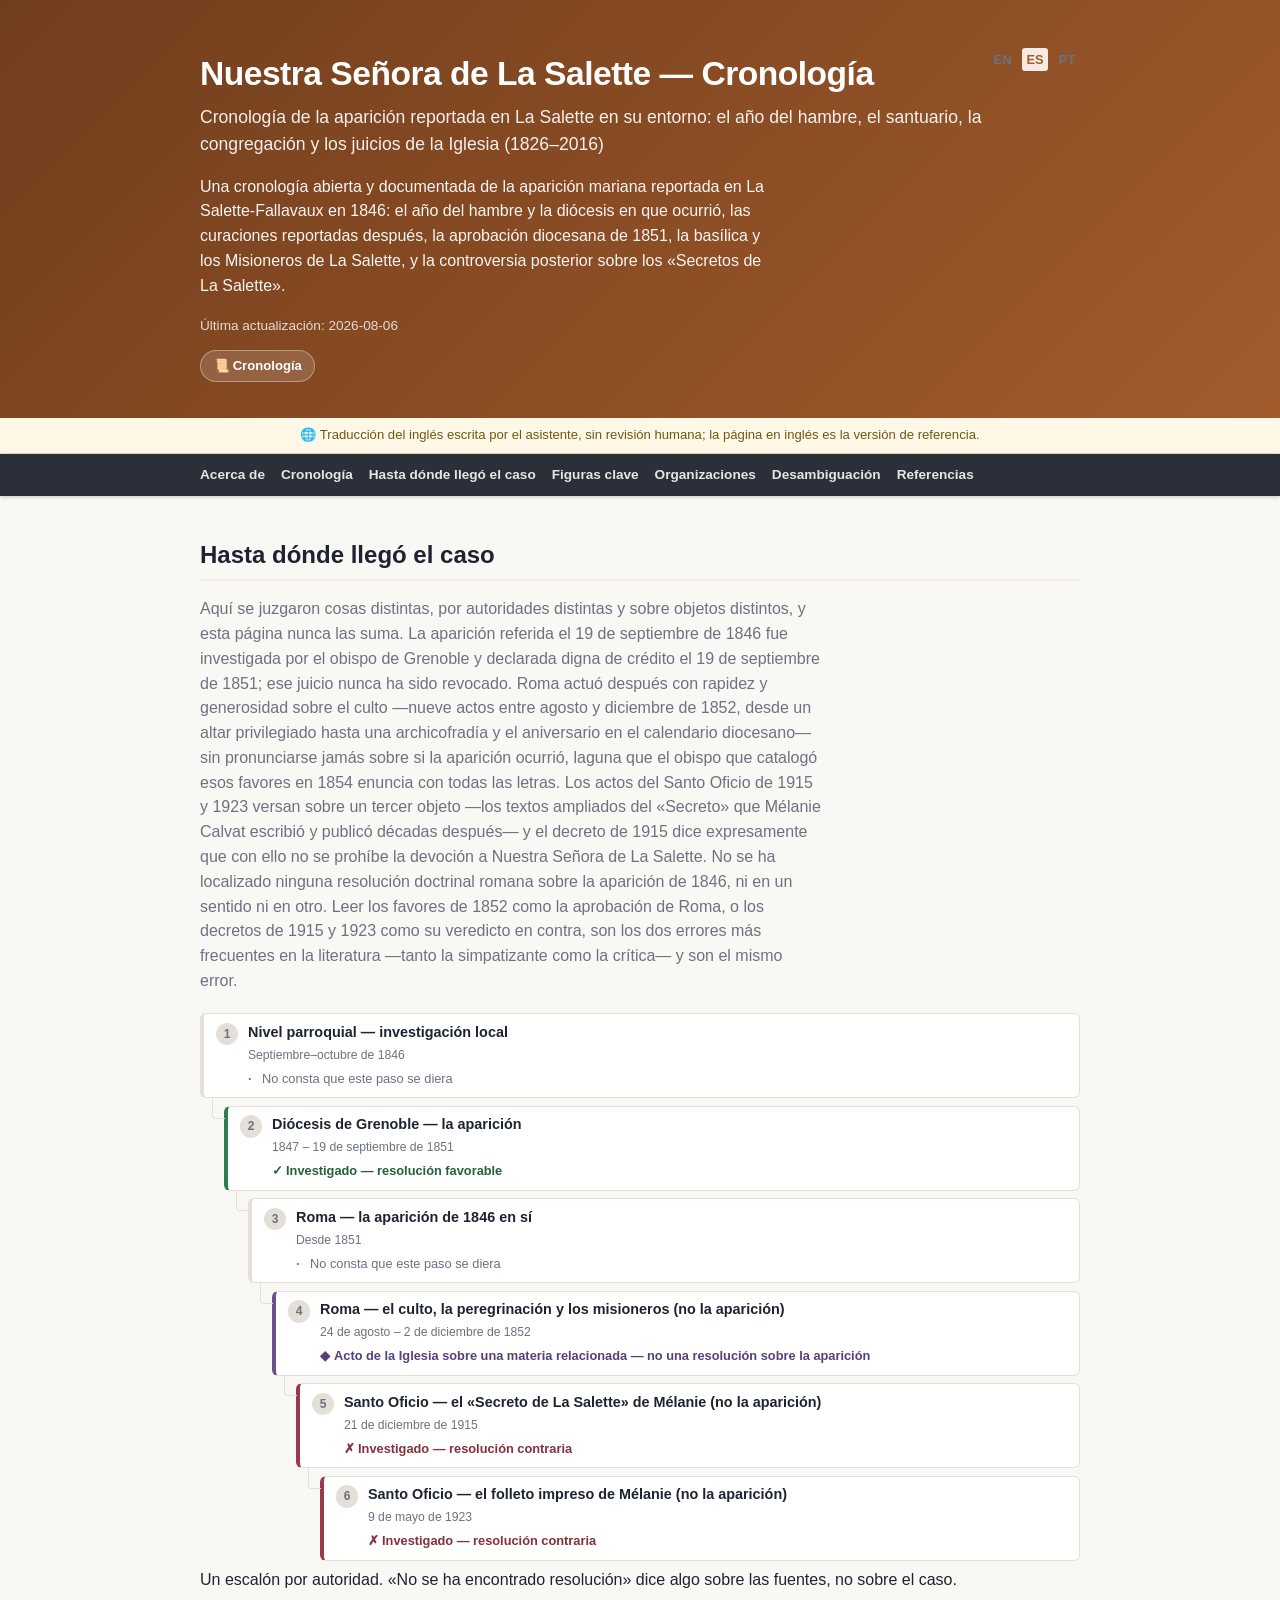
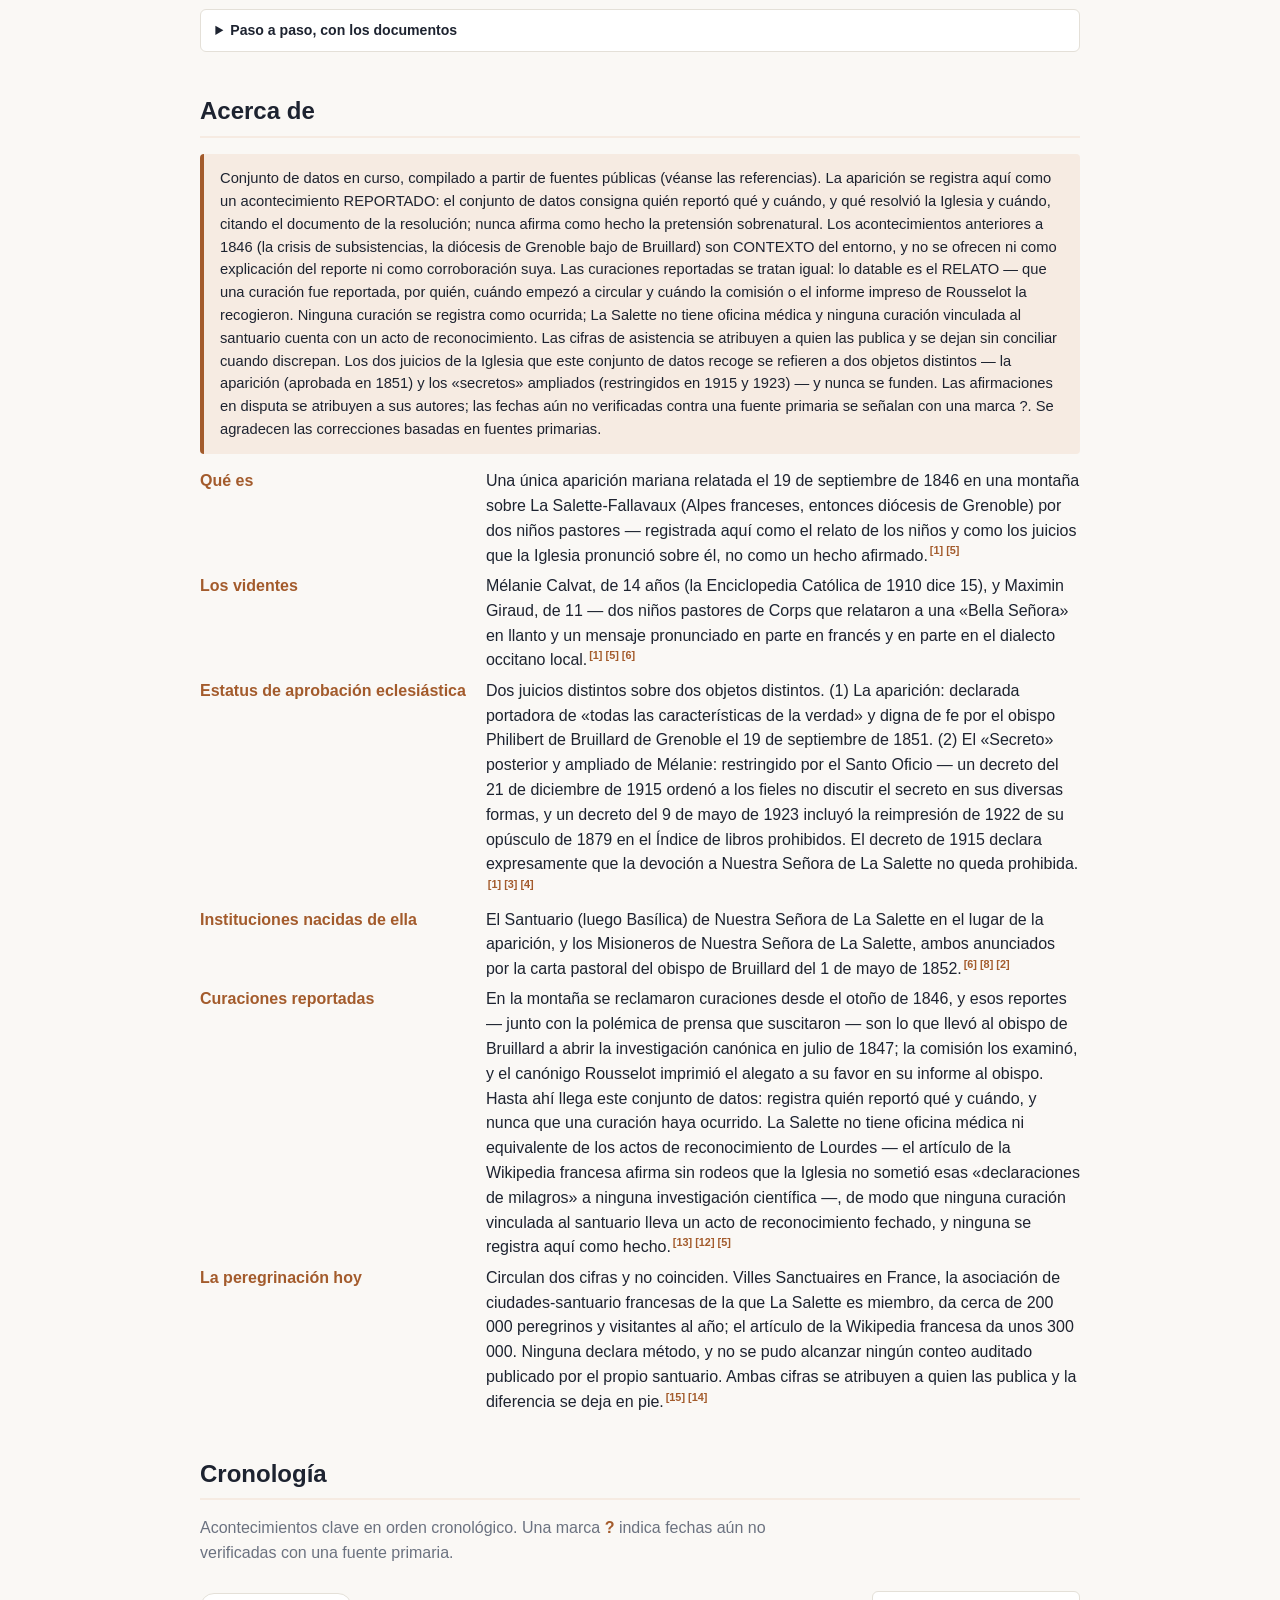
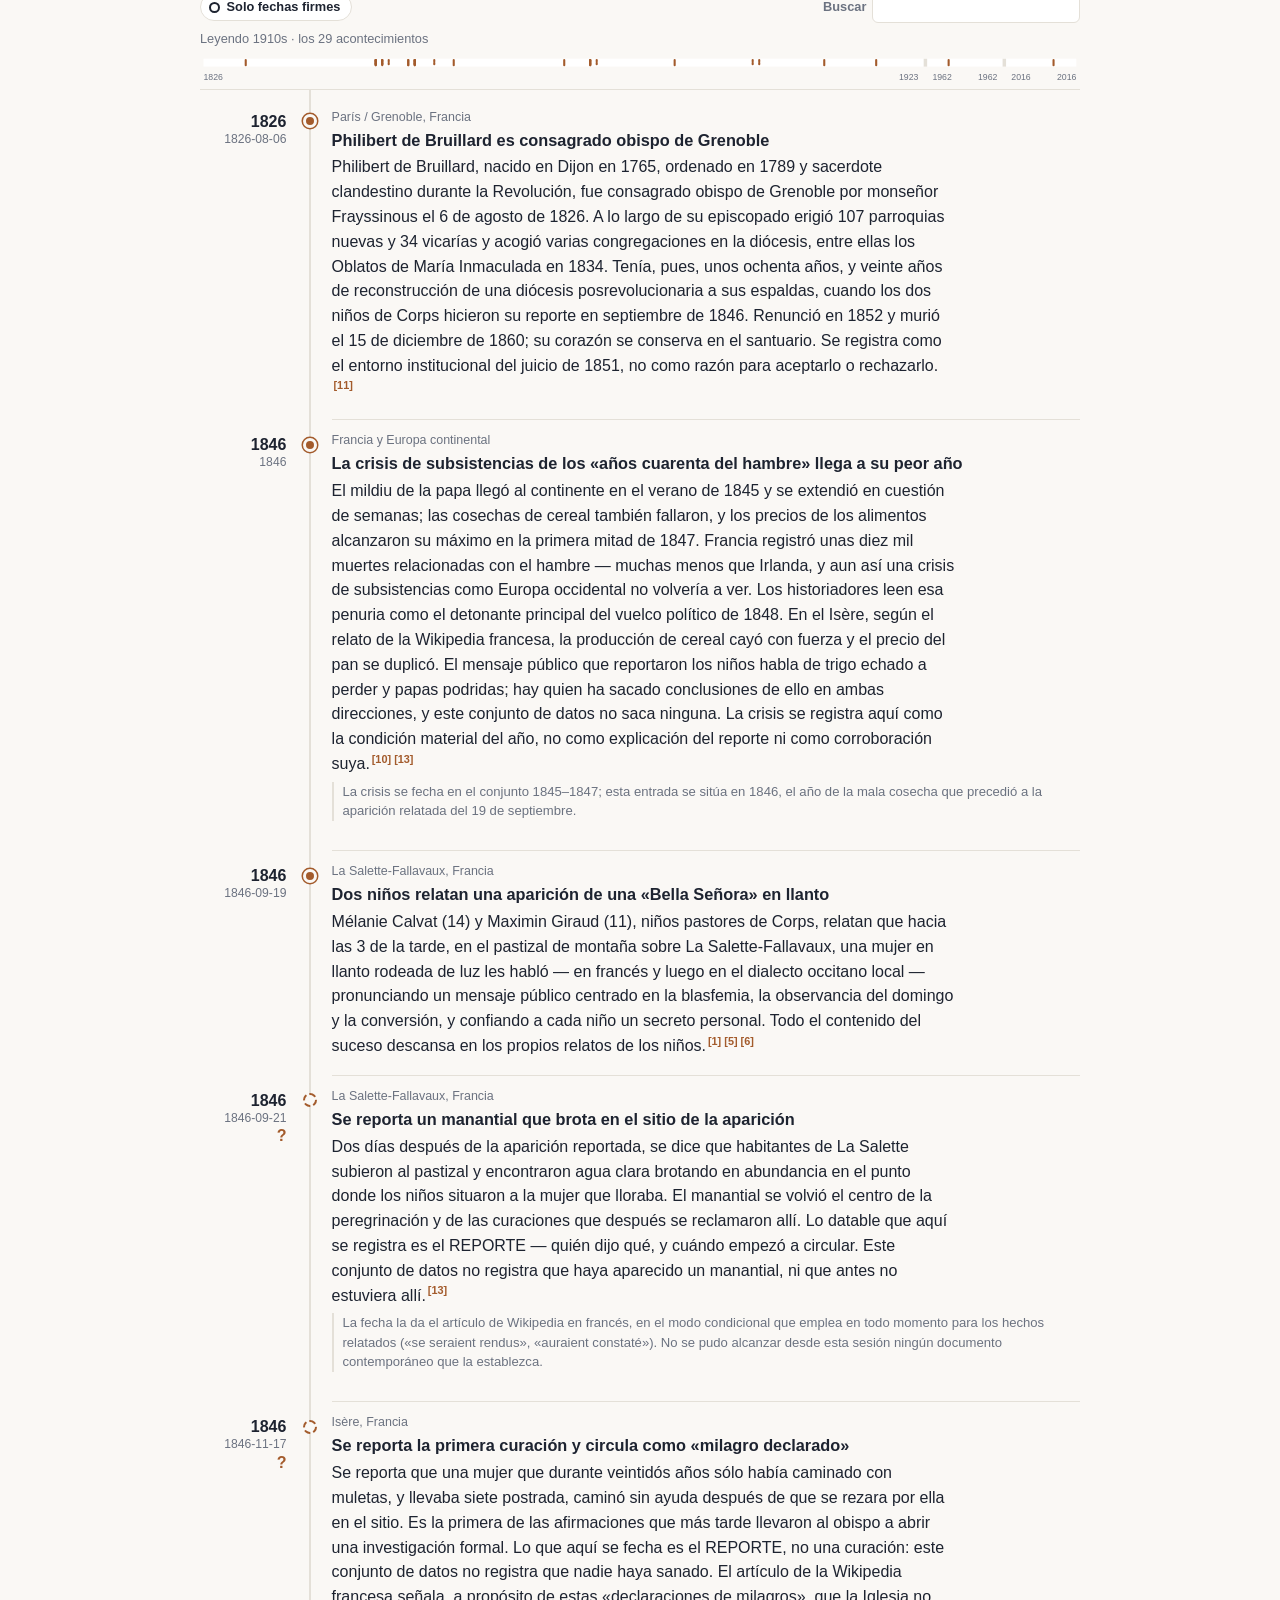
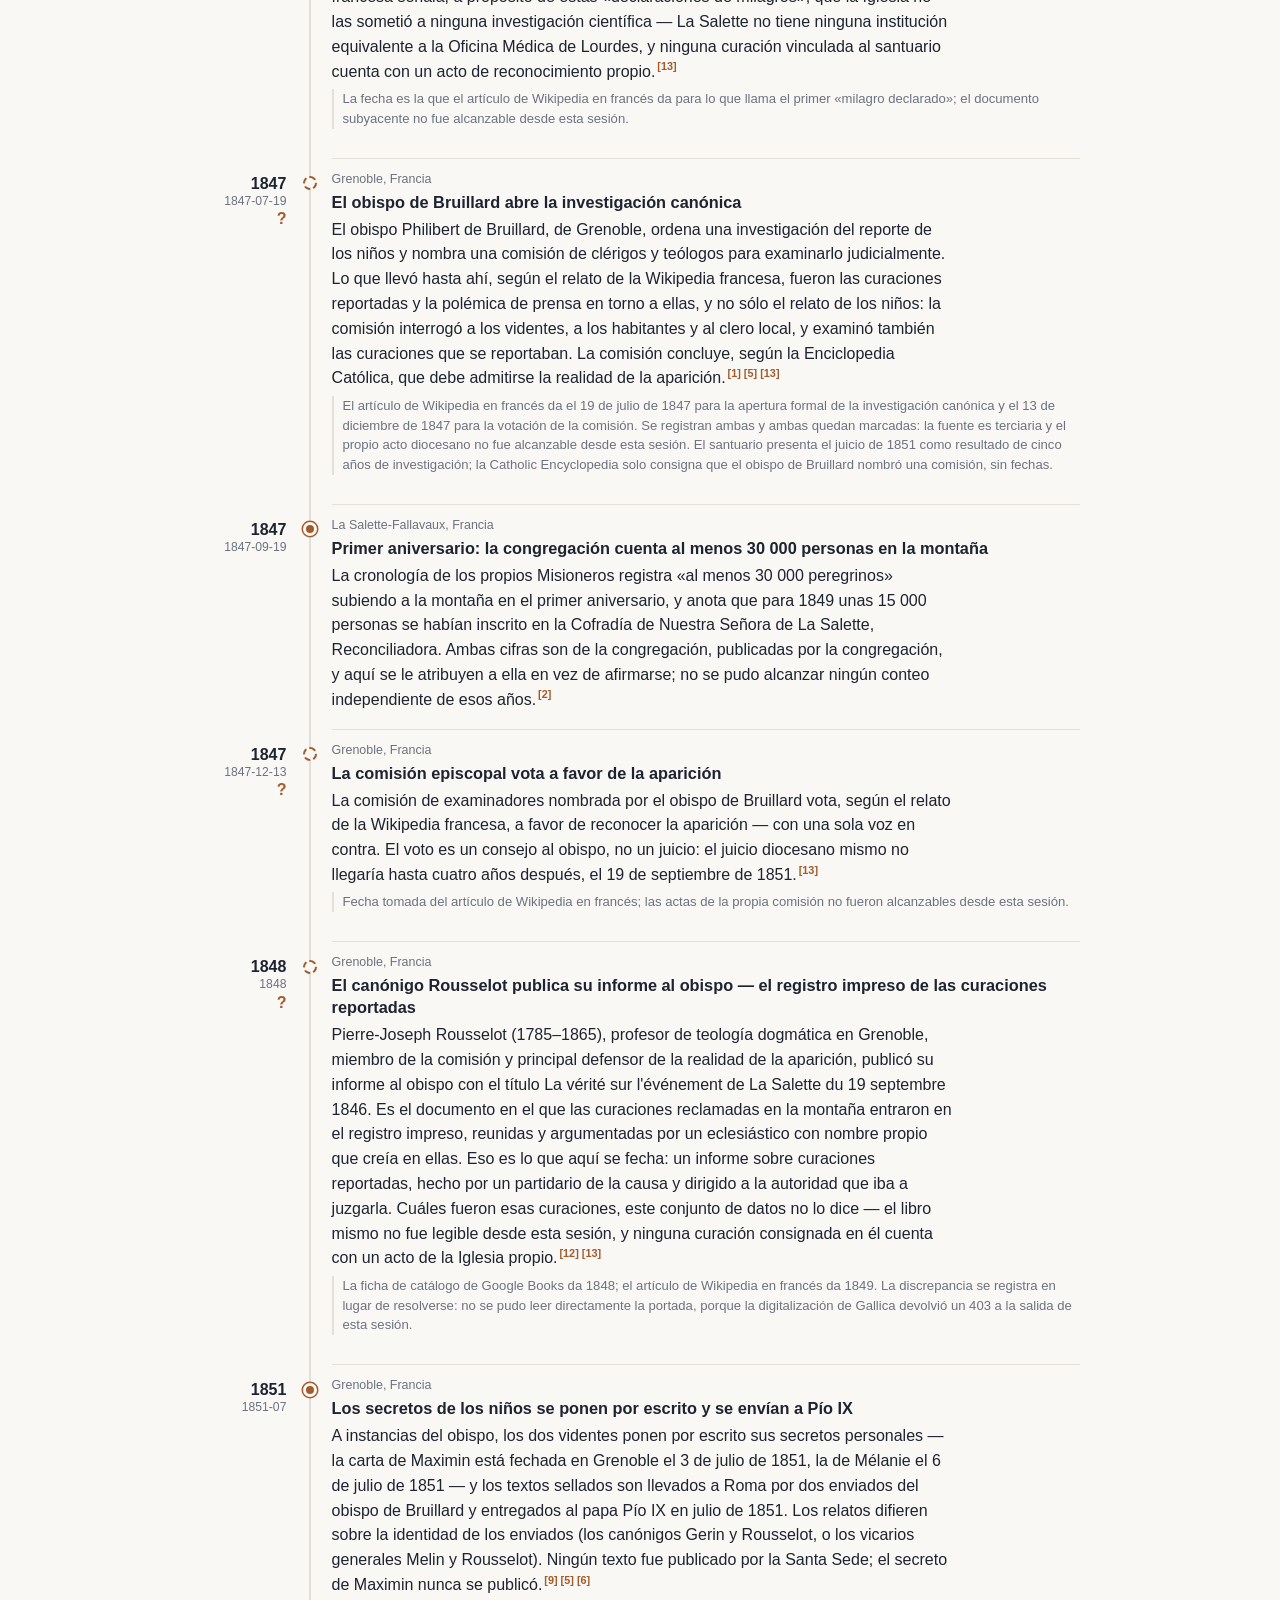
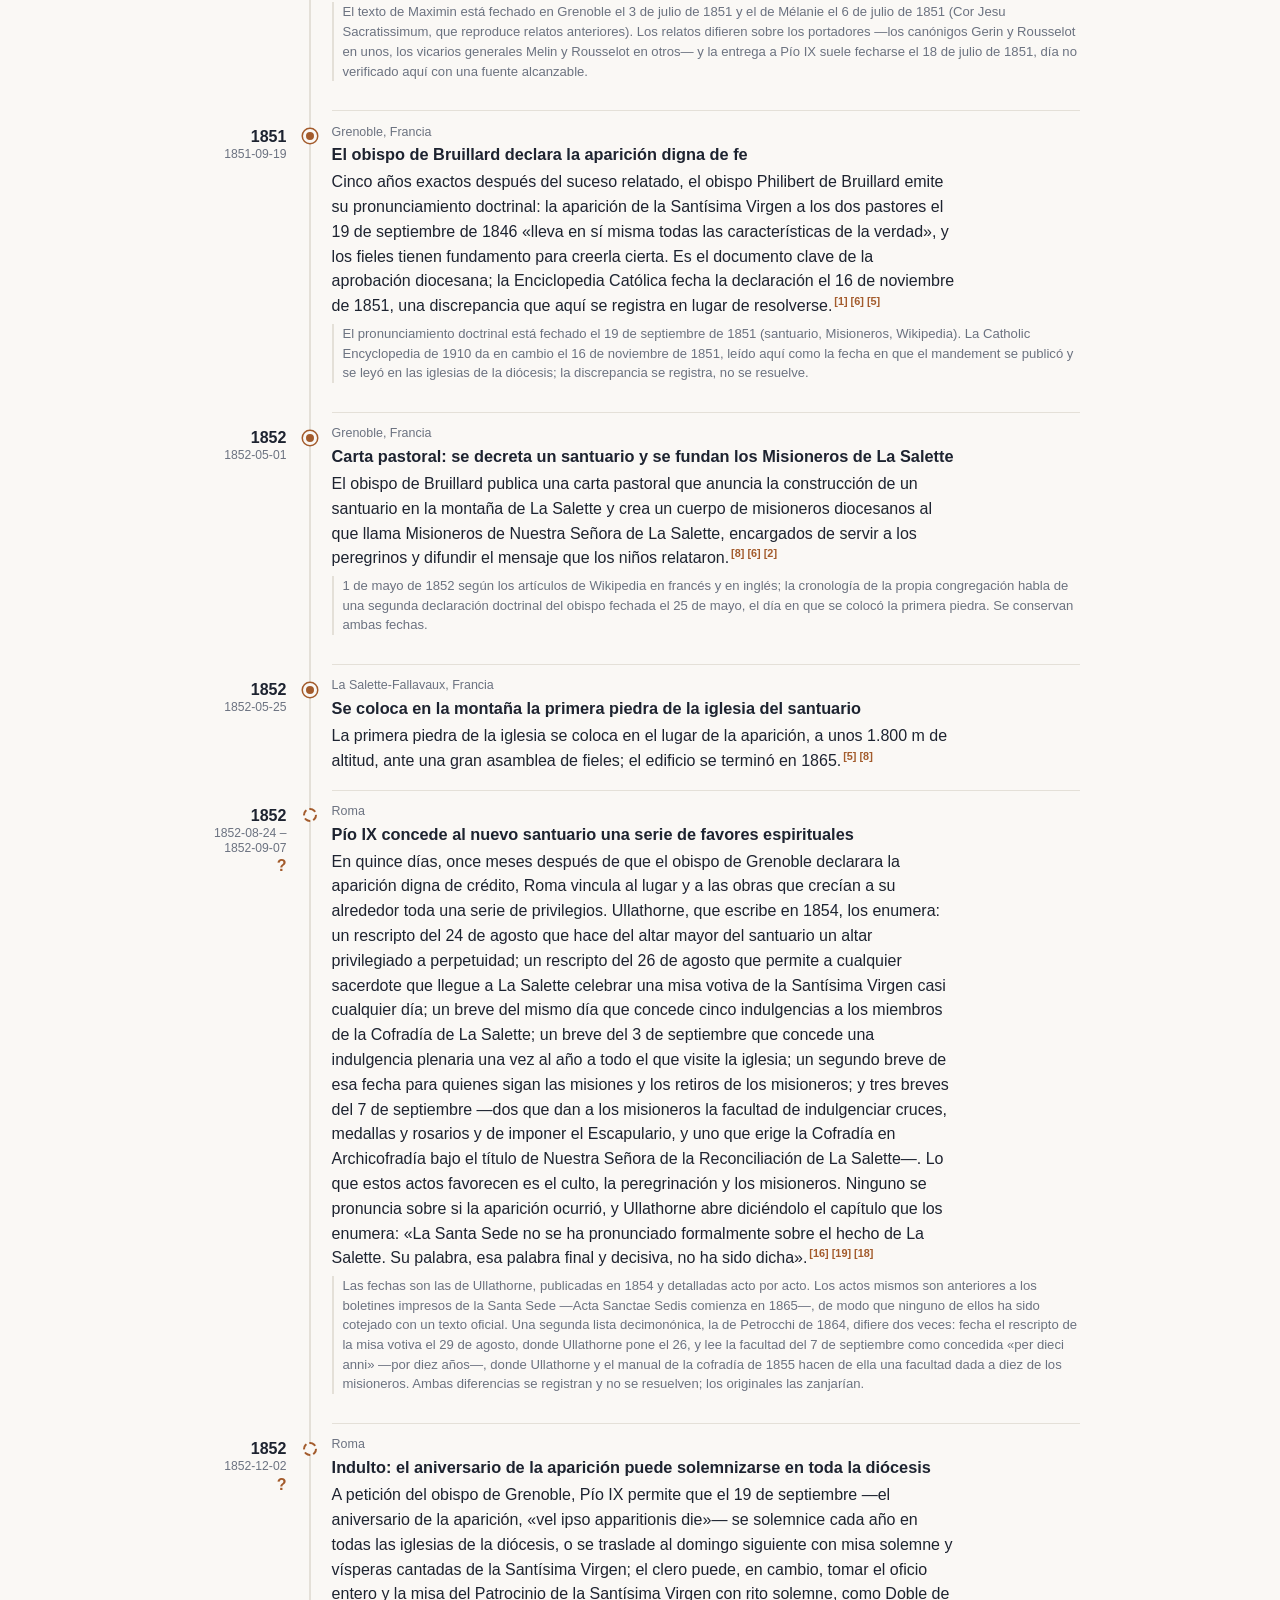
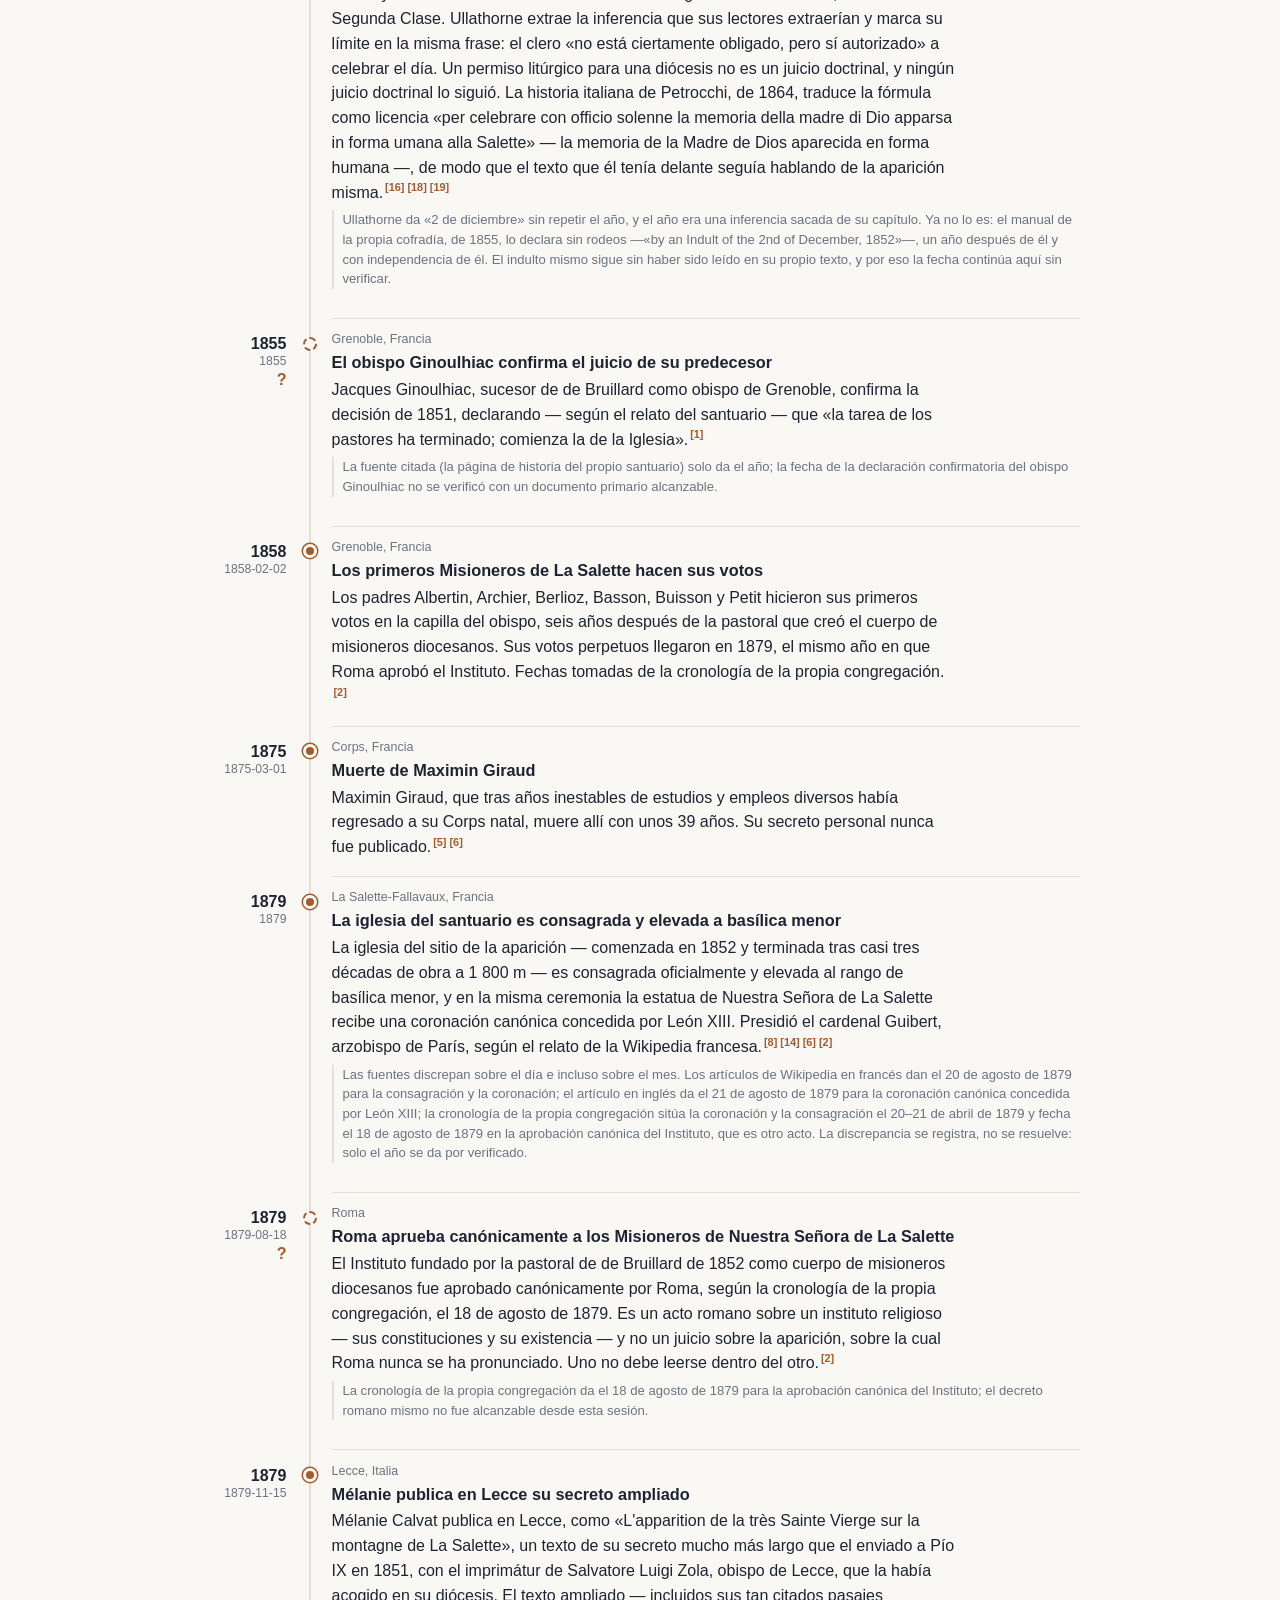
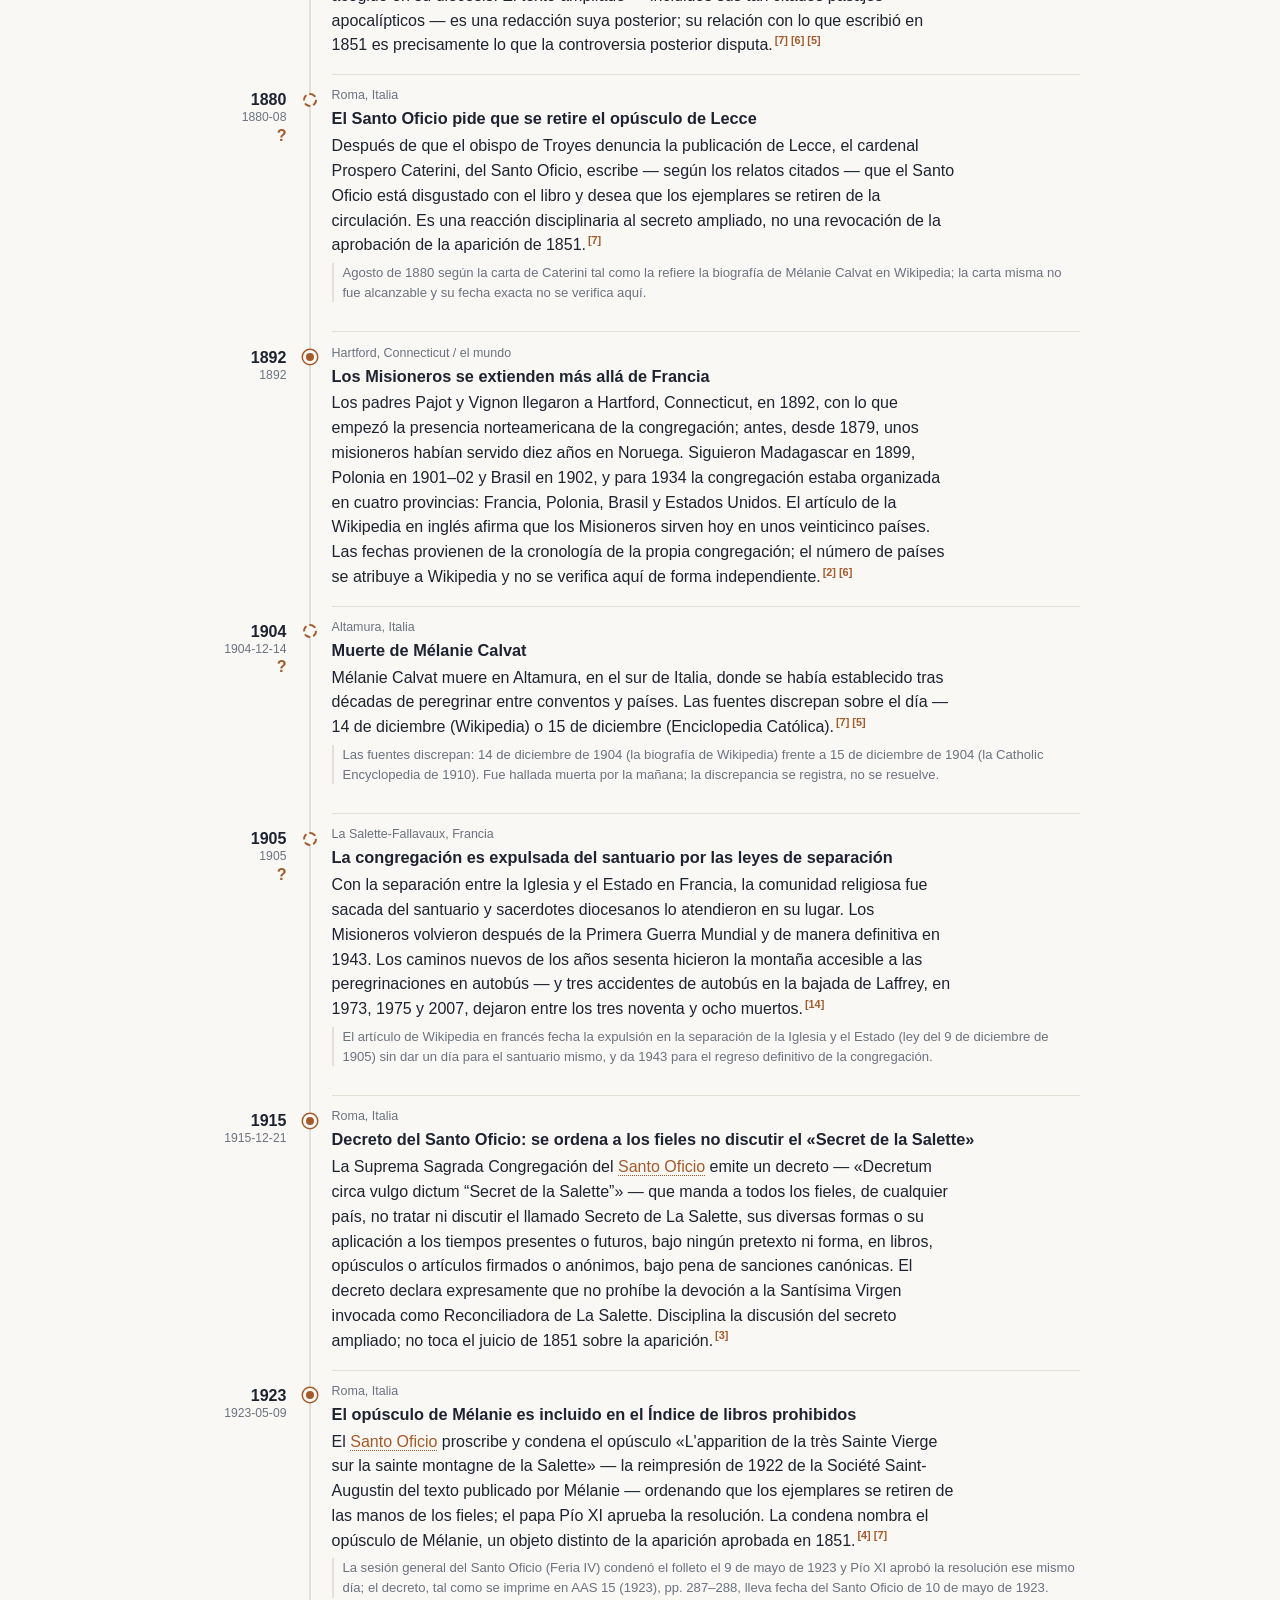
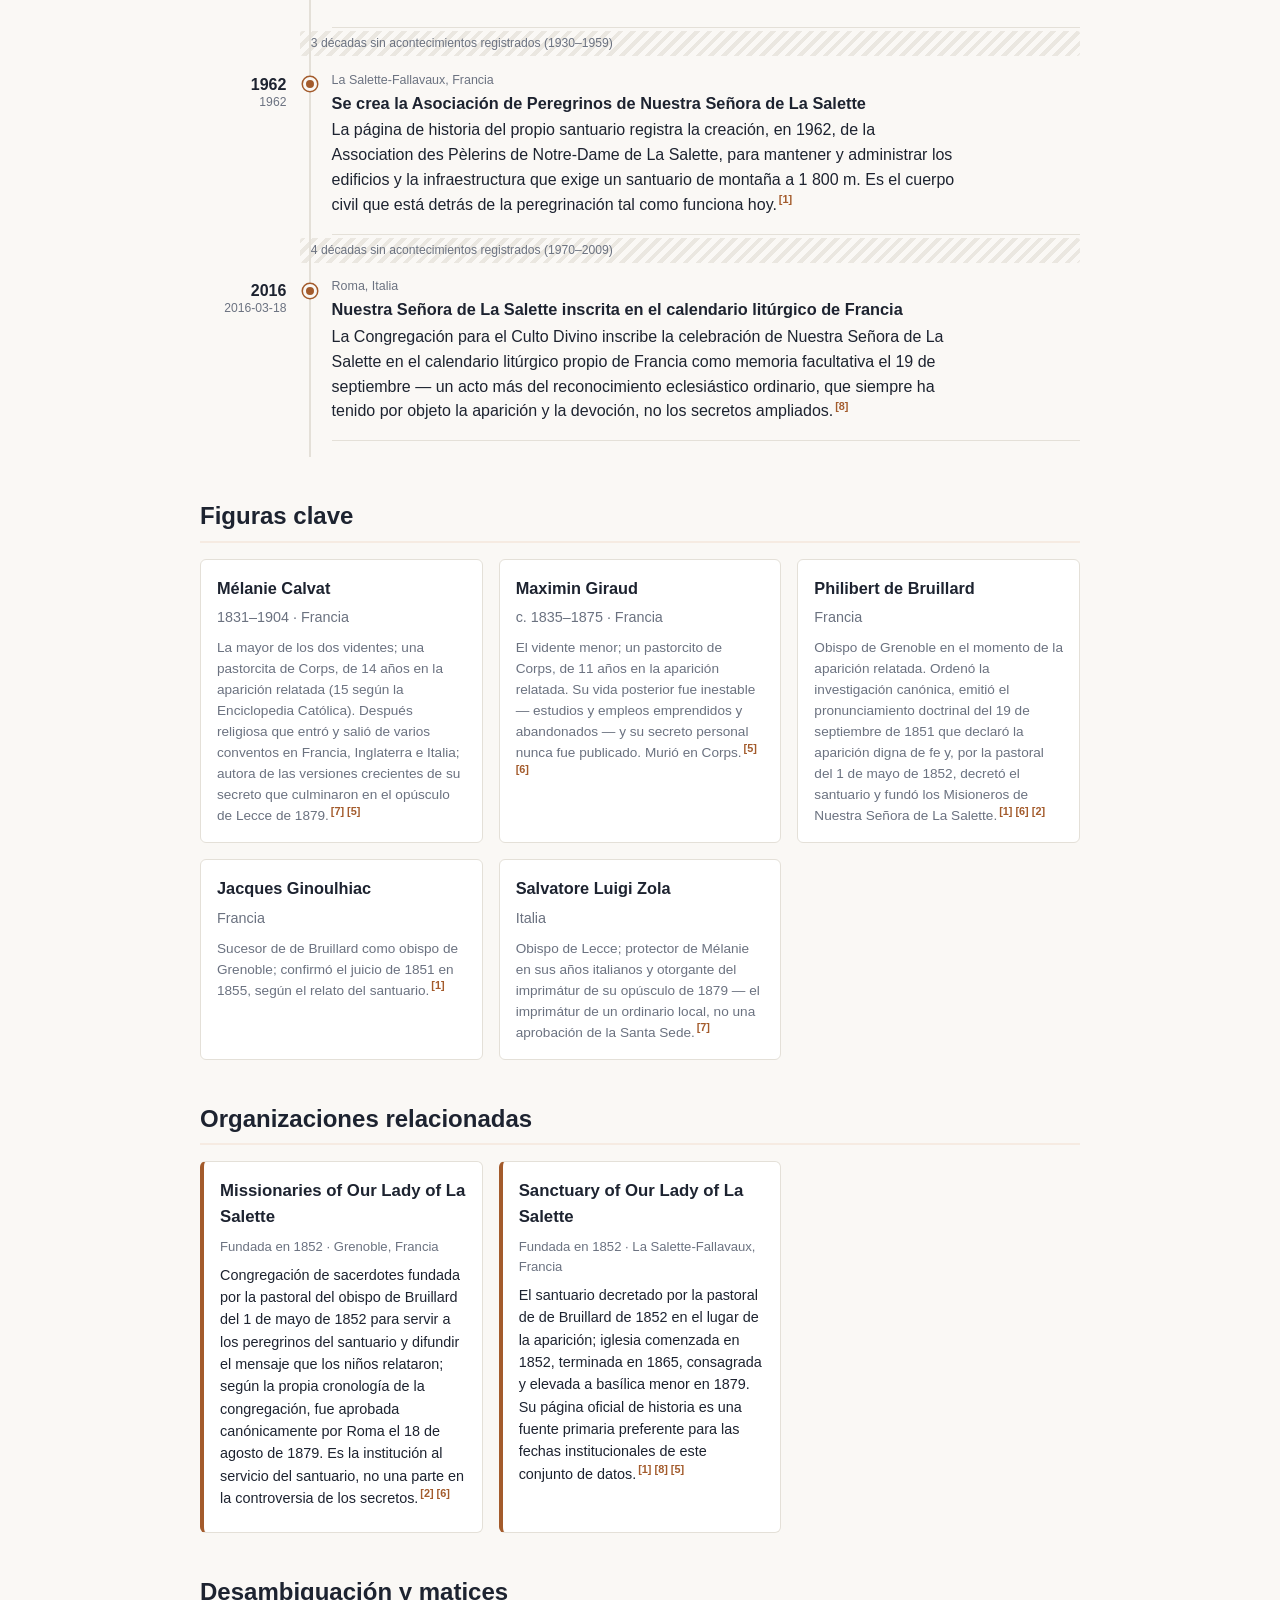
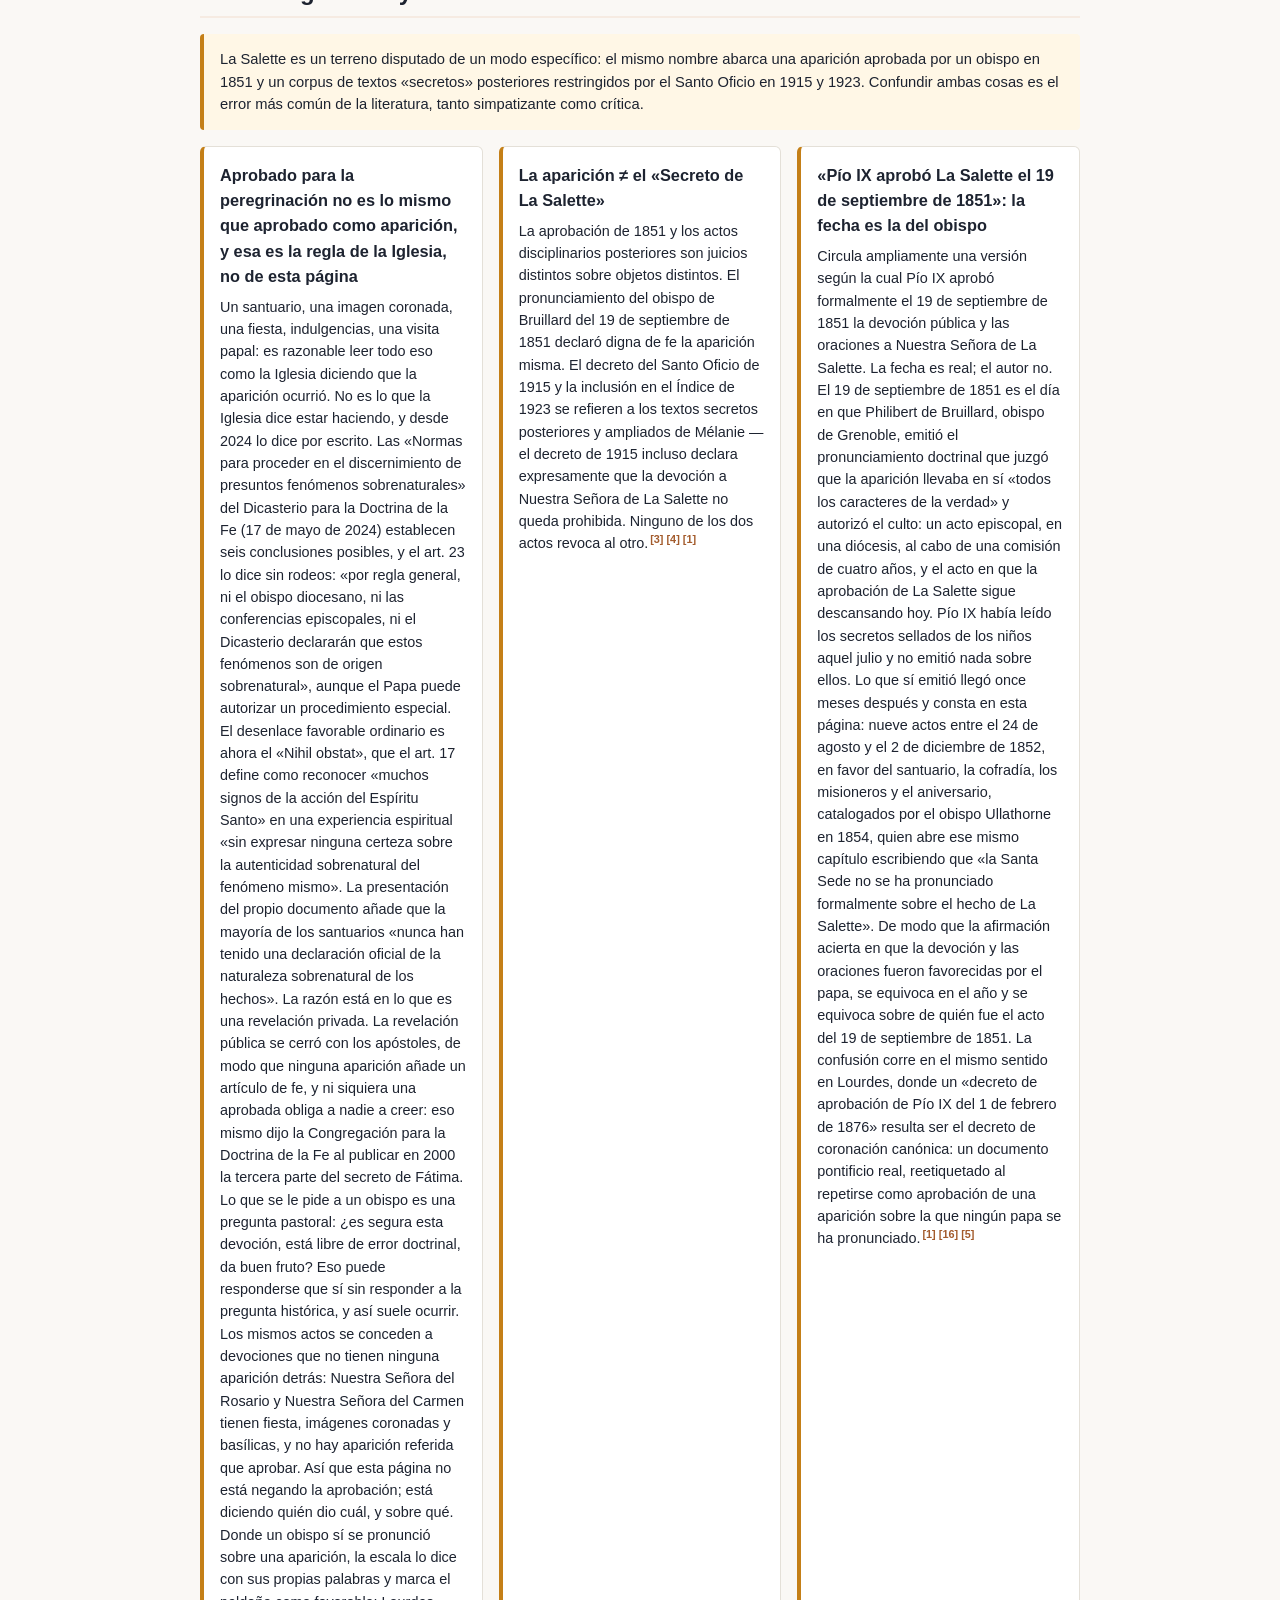
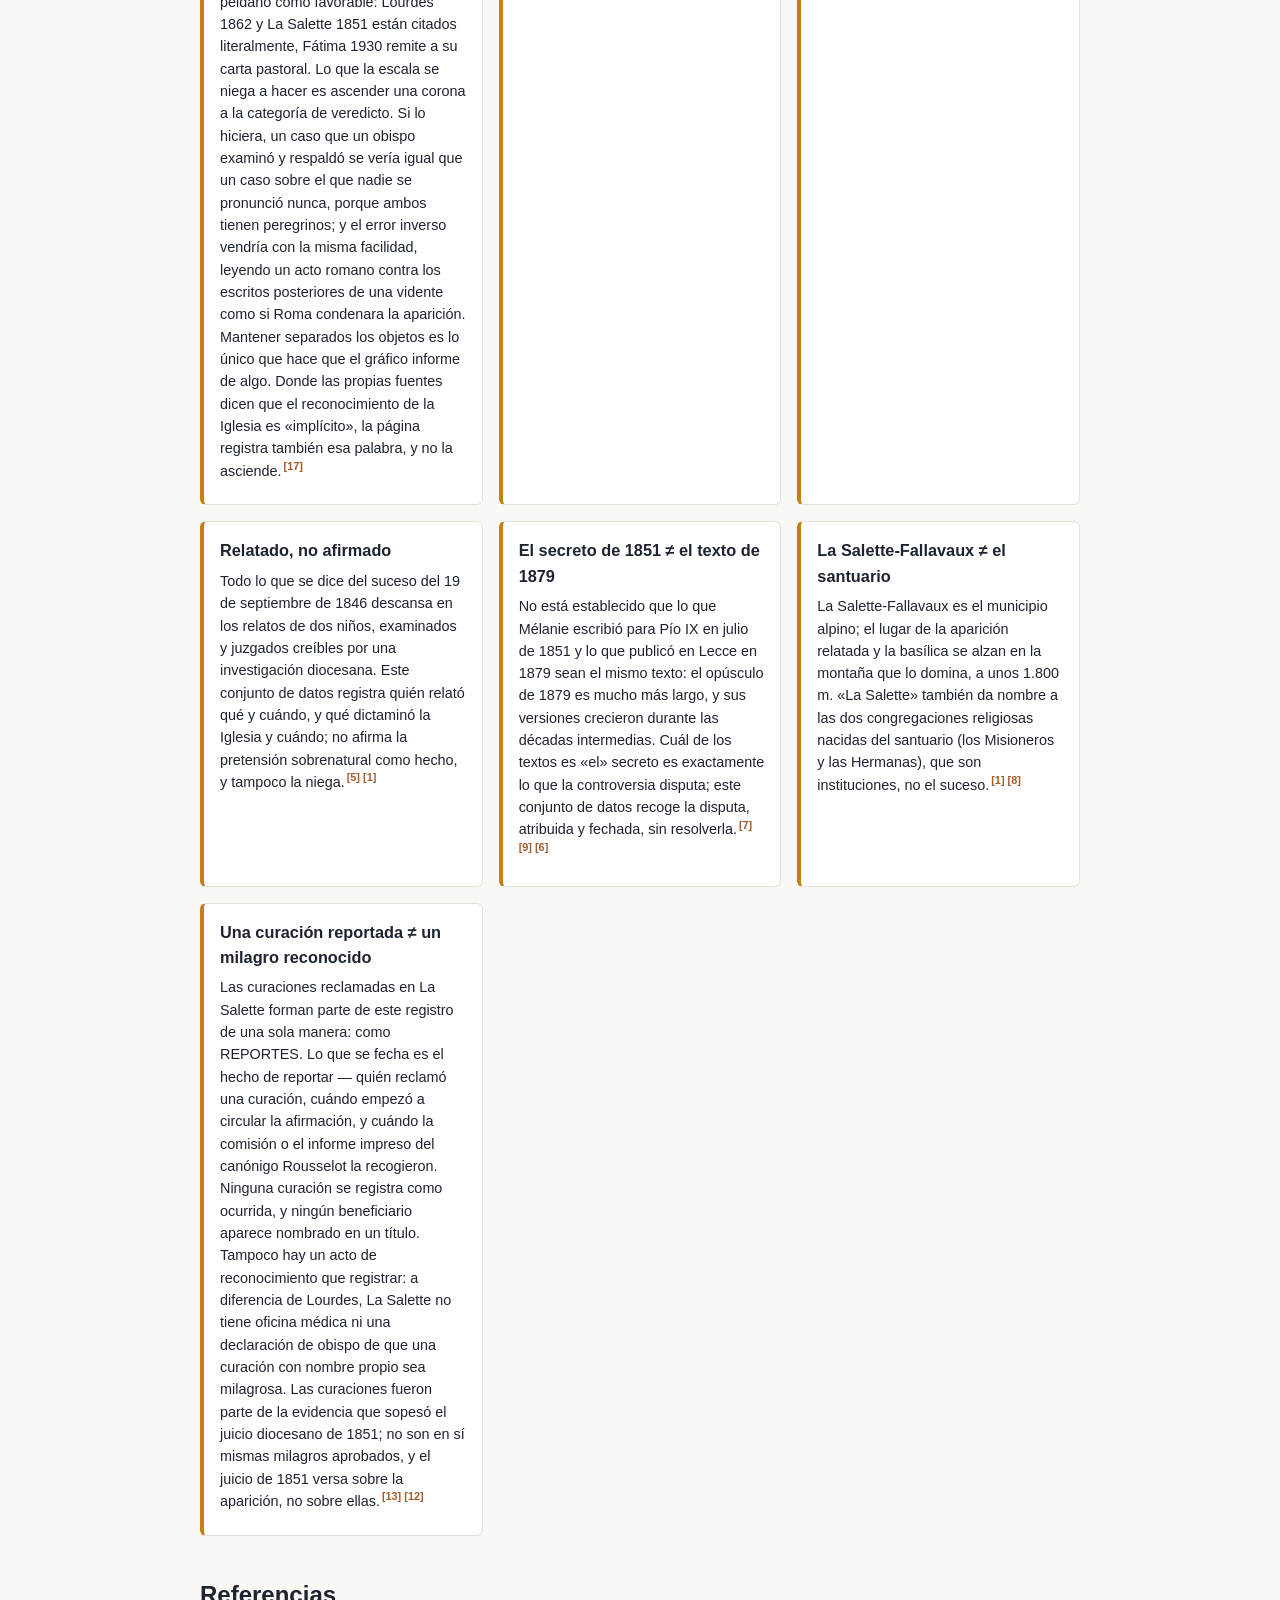
==== commit 500d5fc9: "Re-sync the river with core#111: full-width ribbon, lane palette build.js, the river style block and" ====
--- a/docs/es/index.html
+++ b/docs/es/index.html
@@ -250,10 +250,10 @@
           <label class="rv-find">Buscar <input type="search" autocomplete="off"></label>
           <p class="rv-status" aria-live="polite" data-all="los {n} acontecimientos" data-some="{n} de {total} acontecimientos mostrados" data-reading="Leyendo"></p>
         </div>
-        <svg class="rv-ribbon" viewBox="-4 0 664 29" preserveAspectRatio="xMinYMid meet" role="img" aria-label="Vista general de los 29 acontecimientos; los grandes vacíos del registro se dibujan como cortes">
-          <rect class="rv-row" x="0" y="2" width="656" height="9"/><rect class="rv-brk" x="534" y="2" width="4" height="9"><title>3 décadas sin acontecimientos registrados (1930–1959)</title></rect><rect class="rv-brk" x="598" y="2" width="4" height="9"><title>4 décadas sin acontecimientos registrados (1970–2009)</title></rect>
-          <line class="rv-tick rv-l0" data-i="0" x1="31.2" x2="31.2" y1="3.5" y2="9.5"/><line class="rv-tick rv-l0" data-i="1" x1="127.2" x2="127.2" y1="3.5" y2="9.5"/><line class="rv-tick rv-l0" data-i="2" x1="127.2" x2="127.2" y1="3.5" y2="9.5"/><line class="rv-tick rv-l0 rv-u" data-i="3" x1="127.2" x2="127.2" y1="3.5" y2="9.5"/><line class="rv-tick rv-l0 rv-u" data-i="4" x1="127.2" x2="127.2" y1="3.5" y2="9.5"/><line class="rv-tick rv-l0 rv-u" data-i="5" x1="132" x2="132" y1="3.5" y2="9.5"/><line class="rv-tick rv-l0" data-i="6" x1="132" x2="132" y1="3.5" y2="9.5"/><line class="rv-tick rv-l0 rv-u" data-i="7" x1="132" x2="132" y1="3.5" y2="9.5"/><line class="rv-tick rv-l0 rv-u" data-i="8" x1="136.8" x2="136.8" y1="3.5" y2="9.5"/><line class="rv-tick rv-l0" data-i="9" x1="151.2" x2="151.2" y1="3.5" y2="9.5"/><line class="rv-tick rv-l0" data-i="10" x1="151.2" x2="151.2" y1="3.5" y2="9.5"/><line class="rv-tick rv-l0" data-i="11" x1="156" x2="156" y1="3.5" y2="9.5"/><line class="rv-tick rv-l0" data-i="12" x1="156" x2="156" y1="3.5" y2="9.5"/><line class="rv-tick rv-l0 rv-u" data-i="13" x1="156" x2="156" y1="3.5" y2="9.5"/><line class="rv-tick rv-l0 rv-u" data-i="14" x1="156" x2="156" y1="3.5" y2="9.5"/><line class="rv-tick rv-l0 rv-u" data-i="15" x1="170.4" x2="170.4" y1="3.5" y2="9.5"/><line class="rv-tick rv-l0" data-i="16" x1="184.8" x2="184.8" y1="3.5" y2="9.5"/><line class="rv-tick rv-l0" data-i="17" x1="266.4" x2="266.4" y1="3.5" y2="9.5"/><line class="rv-tick rv-l0" data-i="18" x1="285.6" x2="285.6" y1="3.5" y2="9.5"/><line class="rv-tick rv-l0 rv-u" data-i="19" x1="285.6" x2="285.6" y1="3.5" y2="9.5"/><line class="rv-tick rv-l0" data-i="20" x1="285.6" x2="285.6" y1="3.5" y2="9.5"/><line class="rv-tick rv-l0 rv-u" data-i="21" x1="290.4" x2="290.4" y1="3.5" y2="9.5"/><line class="rv-tick rv-l0" data-i="22" x1="348" x2="348" y1="3.5" y2="9.5"/><line class="rv-tick rv-l0 rv-u" data-i="23" x1="405.6" x2="405.6" y1="3.5" y2="9.5"/><line class="rv-tick rv-l0 rv-u" data-i="24" x1="410.4" x2="410.4" y1="3.5" y2="9.5"/><line class="rv-tick rv-l0" data-i="25" x1="458.4" x2="458.4" y1="3.5" y2="9.5"/><line class="rv-tick rv-l0" data-i="26" x1="496.8" x2="496.8" y1="3.5" y2="9.5"/><line class="rv-tick rv-l0" data-i="27" x1="556" x2="556" y1="3.5" y2="9.5"/><line class="rv-tick rv-l0" data-i="28" x1="639.2" x2="639.2" y1="3.5" y2="9.5"/>
-          <text class="rv-axis" x="0" y="26" text-anchor="start">1826</text><text class="rv-axis" x="528" y="26" text-anchor="end">1923</text><text class="rv-axis" x="544" y="26" text-anchor="start">1962</text><text class="rv-axis" x="608" y="26" text-anchor="start">2016</text><text class="rv-axis" x="656" y="26" text-anchor="end">2016</text><rect class="rv-win" x="0" y="0" width="0" height="13"/>
+        <svg class="rv-ribbon" viewBox="-4 0 1008 29" preserveAspectRatio="xMinYMid meet" role="img" aria-label="Vista general de los 29 acontecimientos; los grandes vacíos del registro se dibujan como cortes">
+          <rect class="rv-row" x="0" y="2" width="1000" height="9"/><rect class="rv-brk" x="825.1" y="2" width="4" height="9"><title>3 décadas sin acontecimientos registrados (1930–1959)</title></rect><rect class="rv-brk" x="915.5" y="2" width="4" height="9"><title>4 décadas sin acontecimientos registrados (1970–2009)</title></rect>
+          <line class="rv-tick rv-l0" data-i="0" x1="48.4" x2="48.4" y1="3.5" y2="9.5"/><line class="rv-tick rv-l0" data-i="1" x1="197.3" x2="197.3" y1="3.5" y2="9.5"/><line class="rv-tick rv-l0" data-i="2" x1="197.3" x2="197.3" y1="3.5" y2="9.5"/><line class="rv-tick rv-l0 rv-u" data-i="3" x1="197.3" x2="197.3" y1="3.5" y2="9.5"/><line class="rv-tick rv-l0 rv-u" data-i="4" x1="197.3" x2="197.3" y1="3.5" y2="9.5"/><line class="rv-tick rv-l0 rv-u" data-i="5" x1="204.8" x2="204.8" y1="3.5" y2="9.5"/><line class="rv-tick rv-l0" data-i="6" x1="204.8" x2="204.8" y1="3.5" y2="9.5"/><line class="rv-tick rv-l0 rv-u" data-i="7" x1="204.8" x2="204.8" y1="3.5" y2="9.5"/><line class="rv-tick rv-l0 rv-u" data-i="8" x1="212.2" x2="212.2" y1="3.5" y2="9.5"/><line class="rv-tick rv-l0" data-i="9" x1="234.6" x2="234.6" y1="3.5" y2="9.5"/><line class="rv-tick rv-l0" data-i="10" x1="234.6" x2="234.6" y1="3.5" y2="9.5"/><line class="rv-tick rv-l0" data-i="11" x1="242" x2="242" y1="3.5" y2="9.5"/><line class="rv-tick rv-l0" data-i="12" x1="242" x2="242" y1="3.5" y2="9.5"/><line class="rv-tick rv-l0 rv-u" data-i="13" x1="242" x2="242" y1="3.5" y2="9.5"/><line class="rv-tick rv-l0 rv-u" data-i="14" x1="242" x2="242" y1="3.5" y2="9.5"/><line class="rv-tick rv-l0 rv-u" data-i="15" x1="264.4" x2="264.4" y1="3.5" y2="9.5"/><line class="rv-tick rv-l0" data-i="16" x1="286.7" x2="286.7" y1="3.5" y2="9.5"/><line class="rv-tick rv-l0" data-i="17" x1="413.3" x2="413.3" y1="3.5" y2="9.5"/><line class="rv-tick rv-l0" data-i="18" x1="443.1" x2="443.1" y1="3.5" y2="9.5"/><line class="rv-tick rv-l0 rv-u" data-i="19" x1="443.1" x2="443.1" y1="3.5" y2="9.5"/><line class="rv-tick rv-l0" data-i="20" x1="443.1" x2="443.1" y1="3.5" y2="9.5"/><line class="rv-tick rv-l0 rv-u" data-i="21" x1="450.5" x2="450.5" y1="3.5" y2="9.5"/><line class="rv-tick rv-l0" data-i="22" x1="539.8" x2="539.8" y1="3.5" y2="9.5"/><line class="rv-tick rv-l0 rv-u" data-i="23" x1="629.2" x2="629.2" y1="3.5" y2="9.5"/><line class="rv-tick rv-l0 rv-u" data-i="24" x1="636.7" x2="636.7" y1="3.5" y2="9.5"/><line class="rv-tick rv-l0" data-i="25" x1="711.2" x2="711.2" y1="3.5" y2="9.5"/><line class="rv-tick rv-l0" data-i="26" x1="770.7" x2="770.7" y1="3.5" y2="9.5"/><line class="rv-tick rv-l0" data-i="27" x1="853.7" x2="853.7" y1="3.5" y2="9.5"/><line class="rv-tick rv-l0" data-i="28" x1="973.9" x2="973.9" y1="3.5" y2="9.5"/>
+          <text class="rv-axis" x="0" y="26" text-anchor="start">1826</text><text class="rv-axis" x="819.1" y="26" text-anchor="end">1923</text><text class="rv-axis" x="835.1" y="26" text-anchor="start">1962</text><text class="rv-axis" x="909.5" y="26" text-anchor="end">1962</text><text class="rv-axis" x="925.5" y="26" text-anchor="start">2016</text><text class="rv-axis" x="1000" y="26" text-anchor="end">2016</text><rect class="rv-win" x="0" y="0" width="0" height="13"/>
         </svg>
       </div>
       <ol class="rv-list" style="--lanes:1">
--- a/docs/styles.css
+++ b/docs/styles.css
@@ -553,18 +553,21 @@
 
 /* ---------------------------------------------------------------------------
    Time river (core#108): the chronology as lane tracks, opt-in with
-   meta.layout "river". Lane 0 is the site accent; the others are fixed hues
-   chosen to stay apart from each other and readable on the light ground.
+   meta.layout "river". A single-track river takes the site accent. With a
+   lane taxonomy (.rv-lanes) every lane takes a fixed hue from one palette,
+   chosen to stay apart from each other and readable on the light ground; a
+   site accent could otherwise land next to one of them (rcc: rose on rose).
    --------------------------------------------------------------------------- */
 .river { --rv-tw: 20px; --rv-yw: 5.6rem; --rv-top: 2.6rem; }
 .rv-l0 { --c: var(--accent); }
+.rv-lanes .rv-l0 { --c: #4338a0; }
 .rv-l1 { --c: #13776d; }
 .rv-l2 { --c: #a8620f; }
-.rv-l3 { --c: #b03a5b; }
-.rv-l4 { --c: #3f6ea8; }
-.rv-l5 { --c: #6b7a1f; }
-.rv-l6 { --c: #7d3c98; }
-.rv-l7 { --c: #8a5a44; }
+.rv-l3 { --c: #b0306a; }
+.rv-l4 { --c: #2f7fb5; }
+.rv-l5 { --c: #5e7a1a; }
+.rv-l6 { --c: #8a5a44; }
+.rv-l7 { --c: #555f6d; }
 .rv-bar { background: var(--bg); padding: .6rem 0 .4rem; border-bottom: 1px solid var(--line); display: grid; gap: .5rem; z-index: 5; }
 @media (min-width: 700px) and (min-height: 640px) { .rv-bar { position: sticky; top: var(--rv-top); } }
 .rv-controls { display: flex; flex-wrap: wrap; gap: .4rem .5rem; align-items: center; }
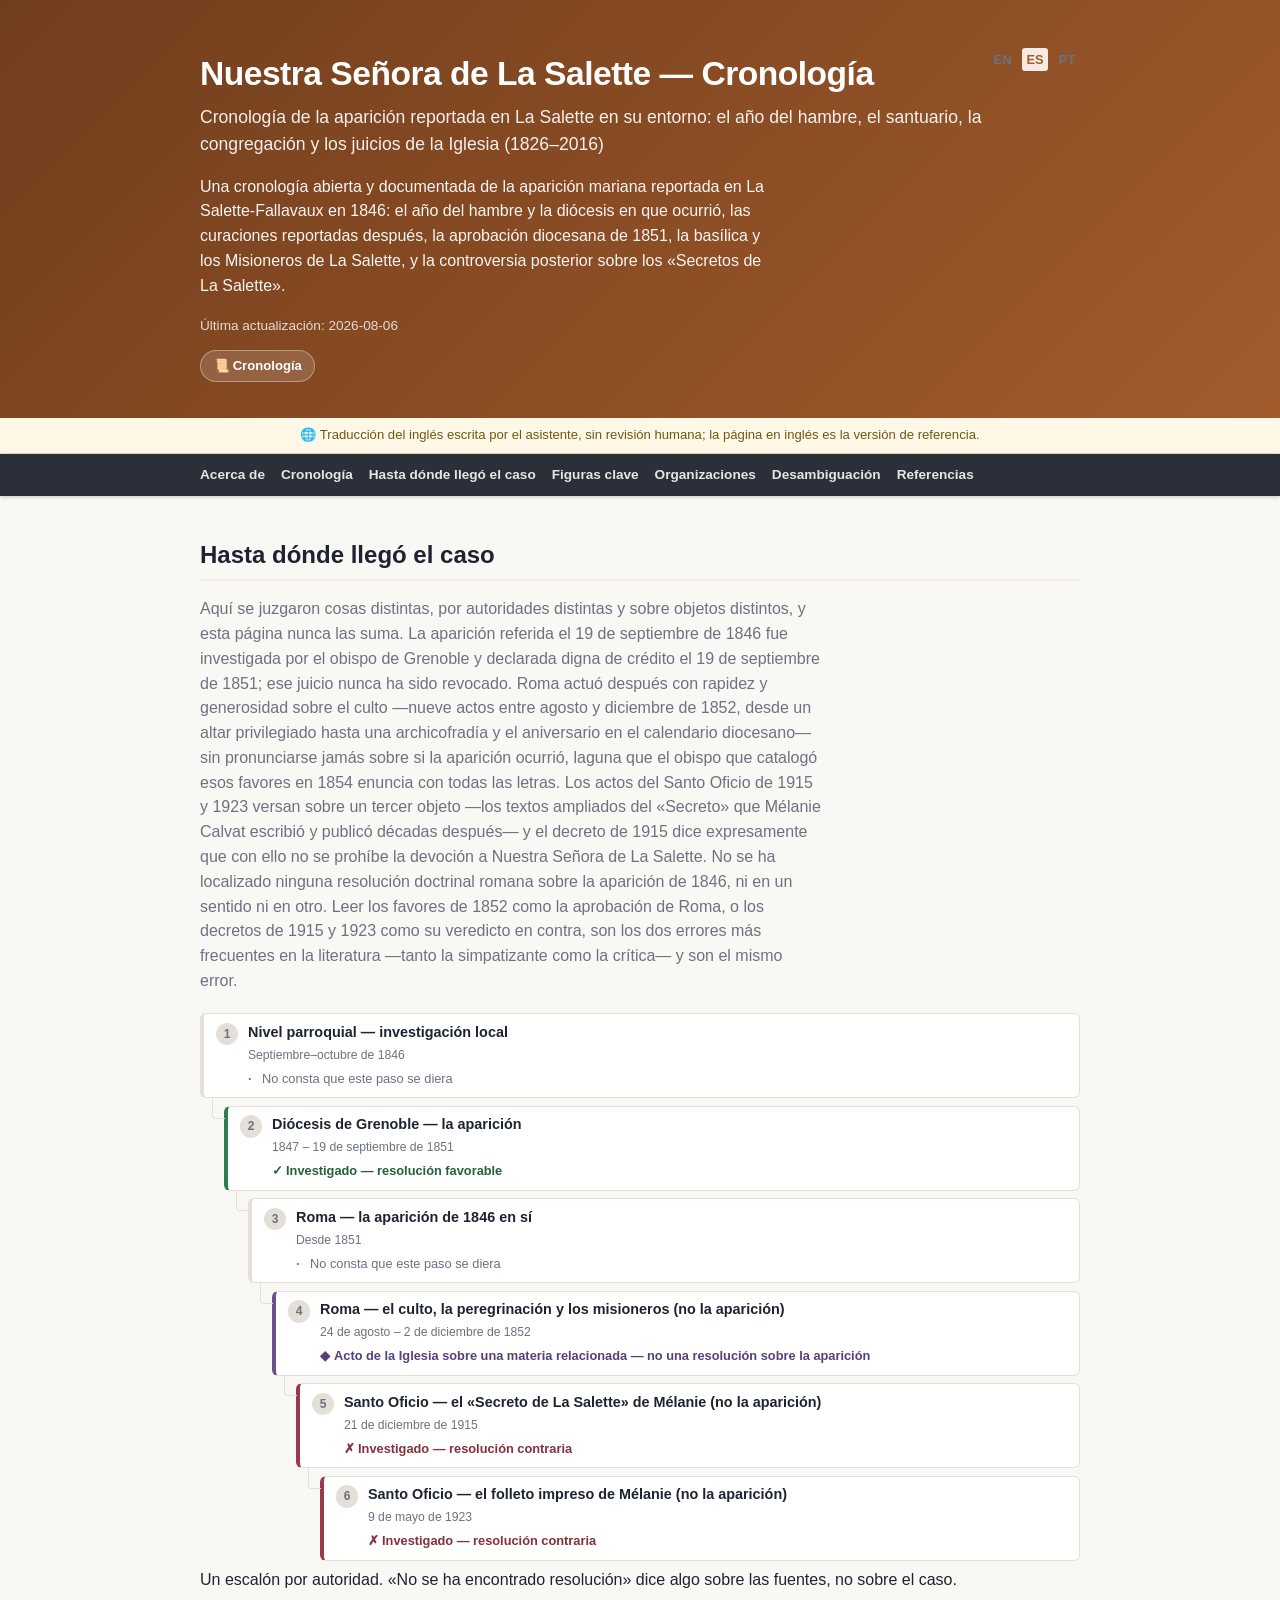
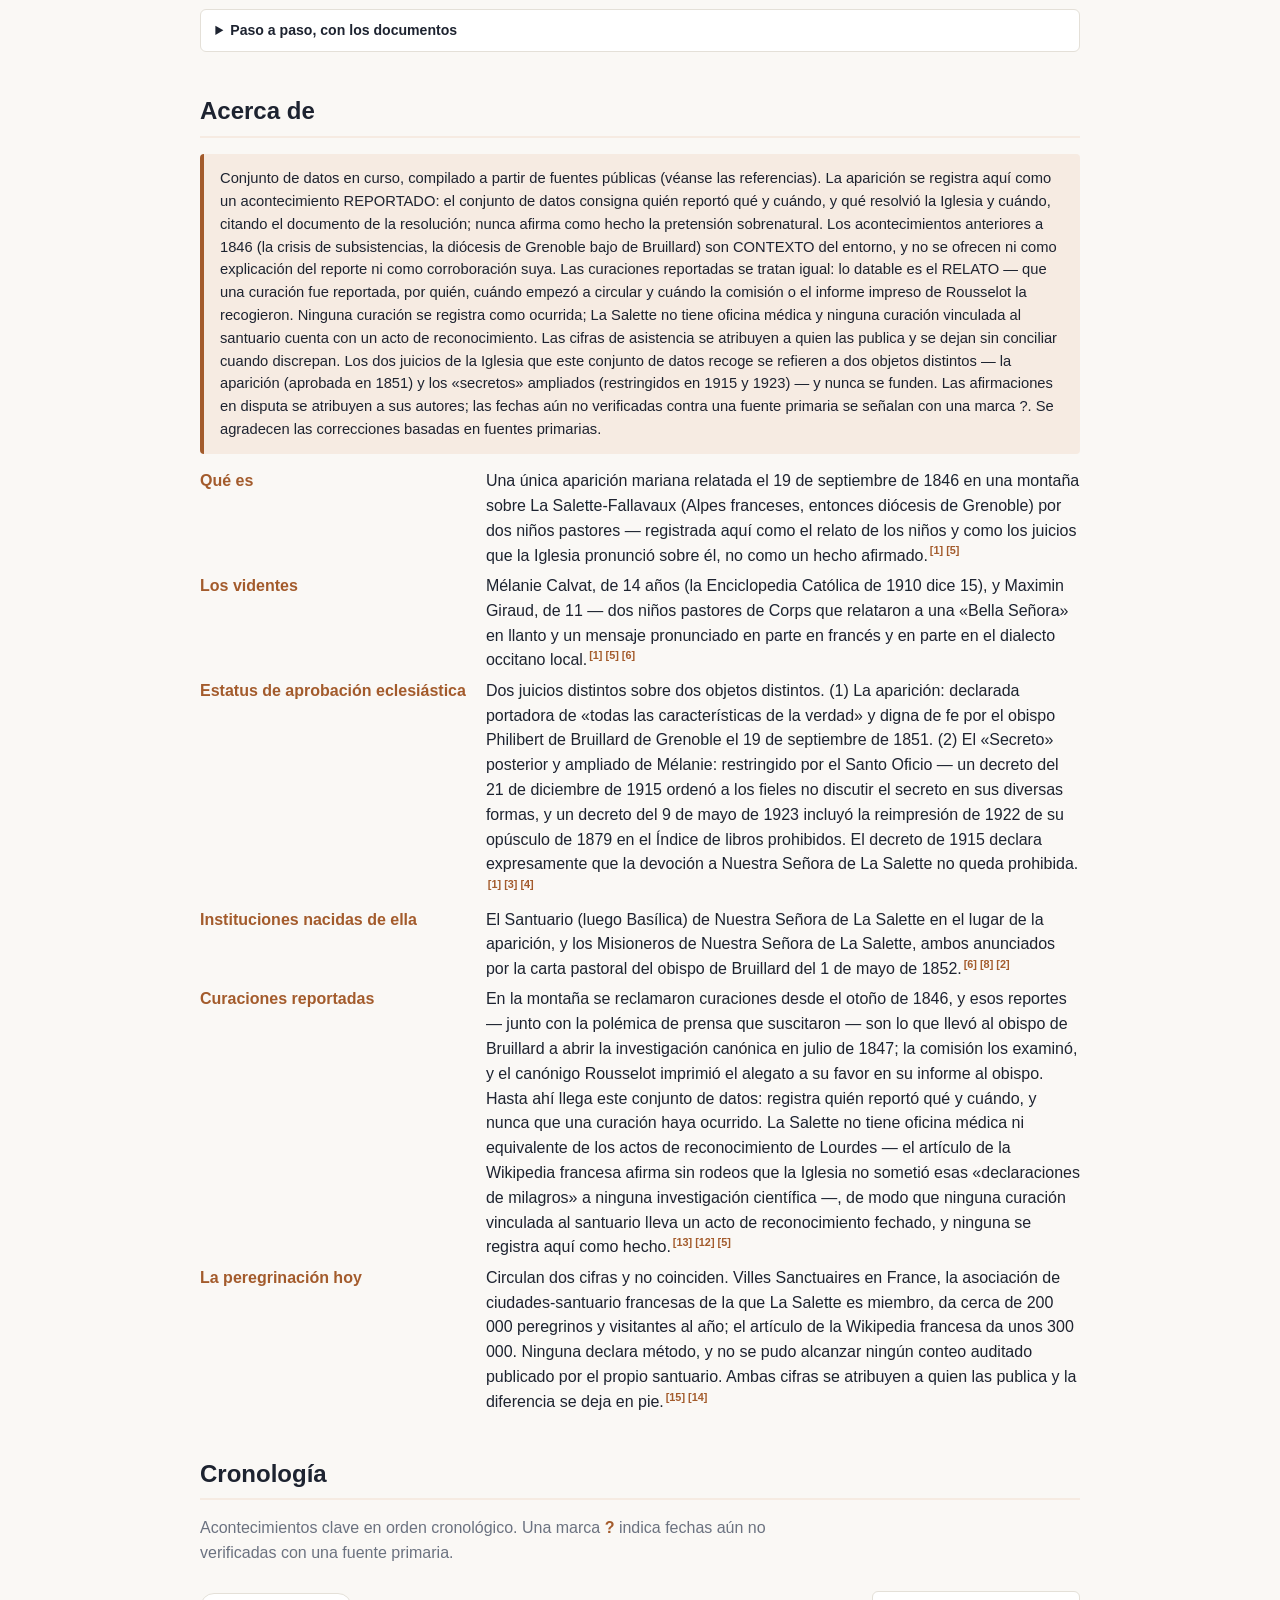
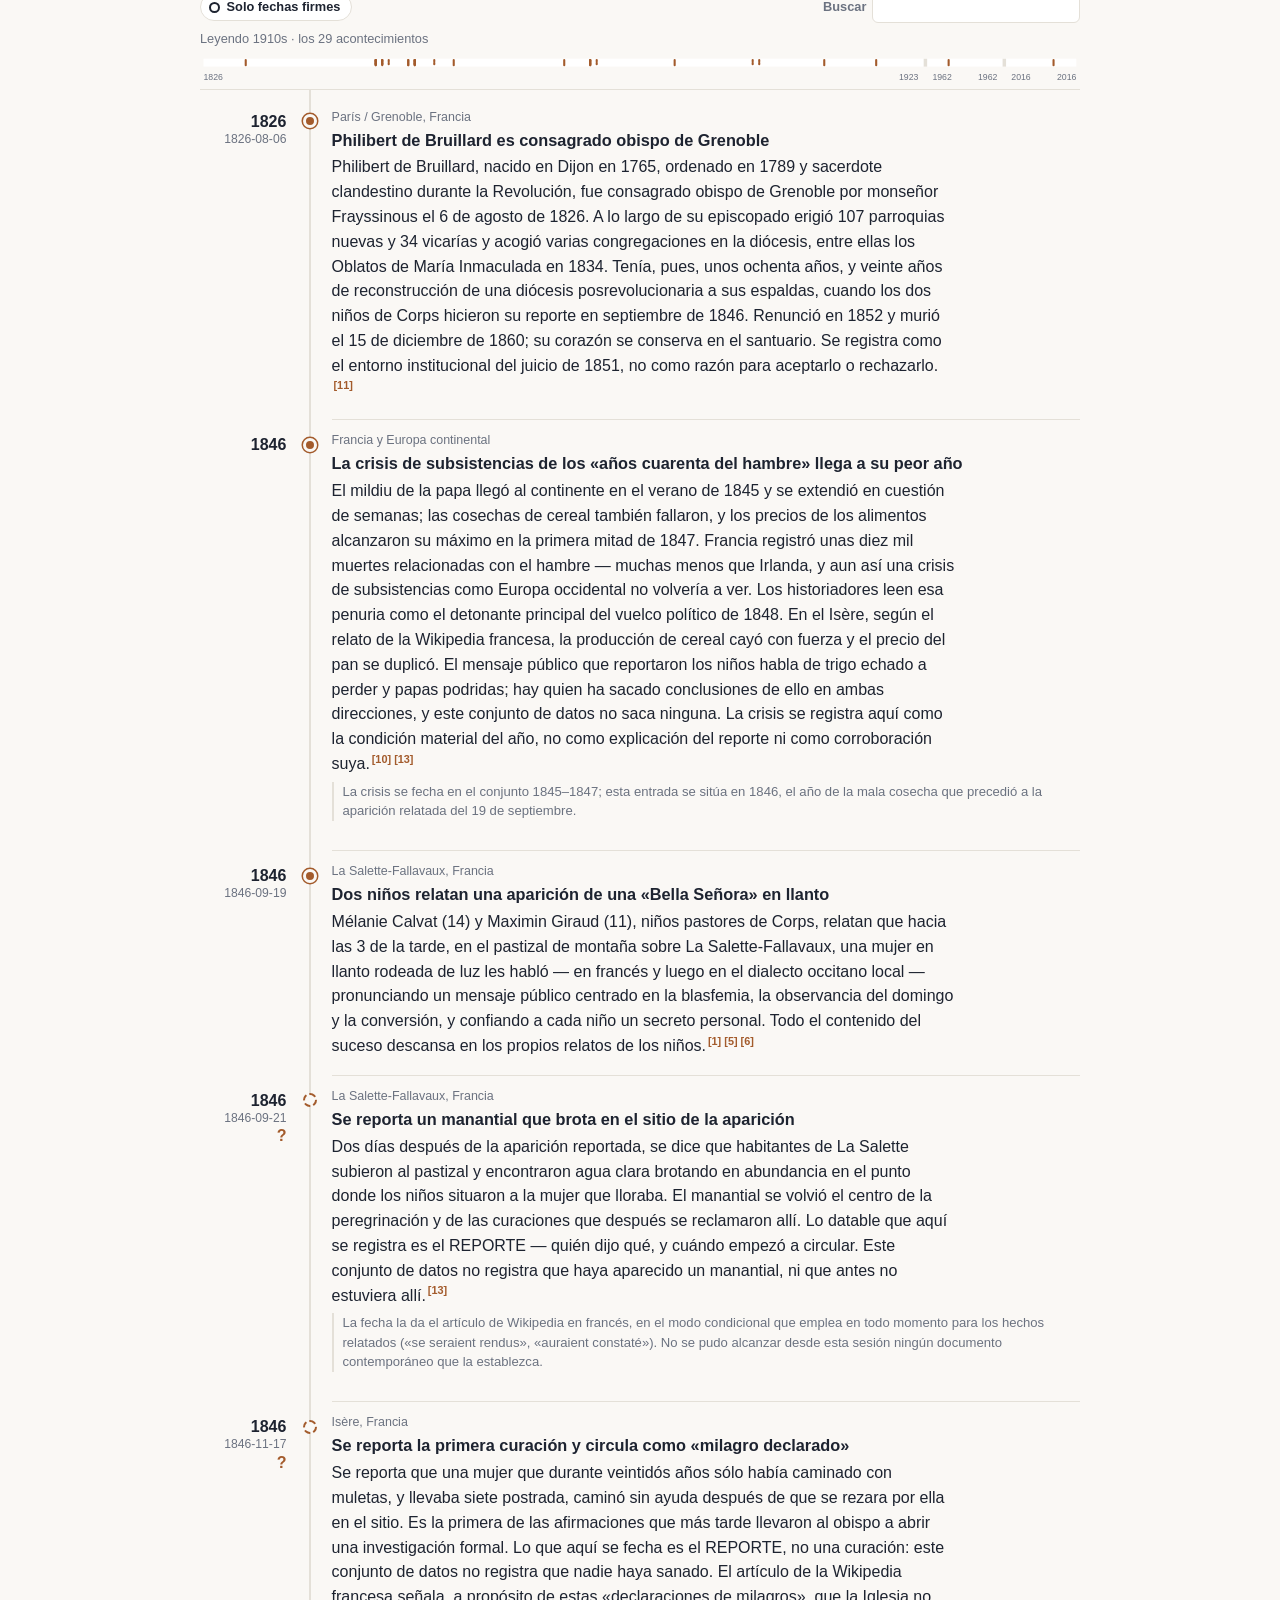
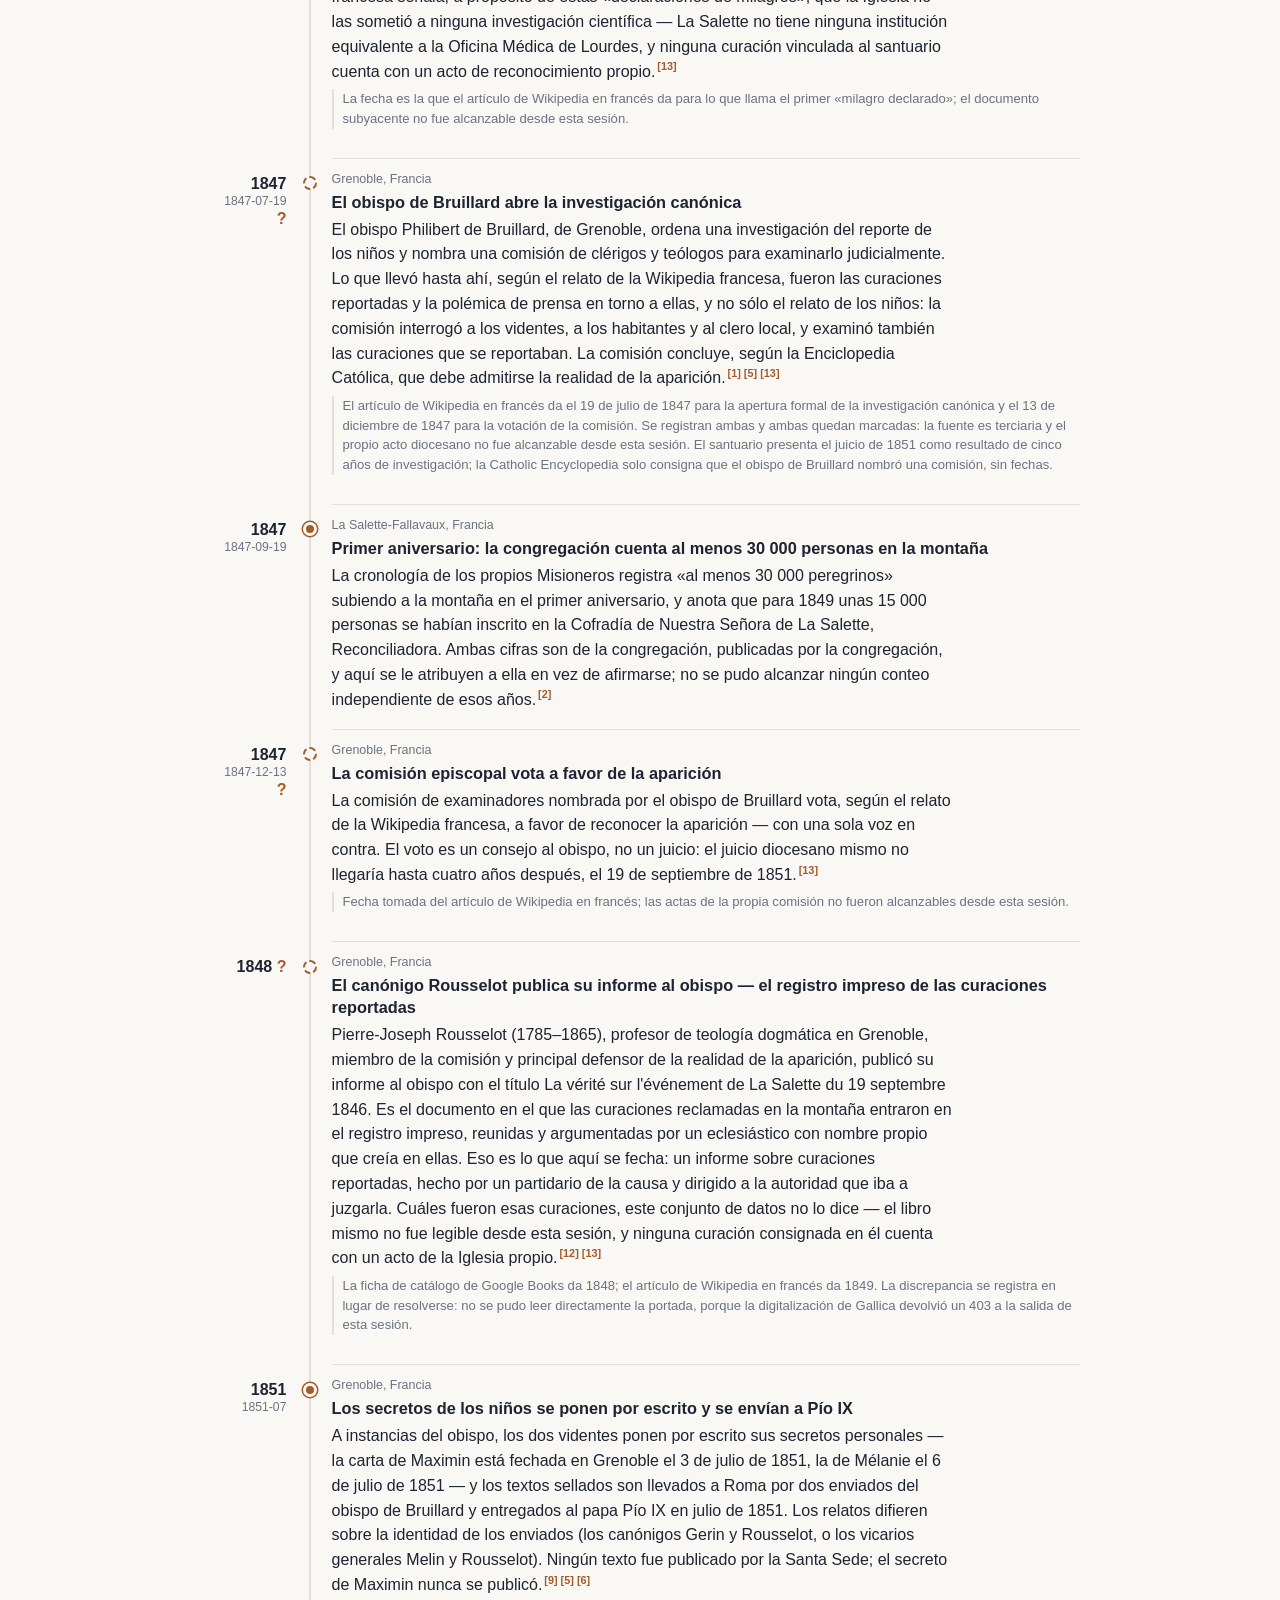
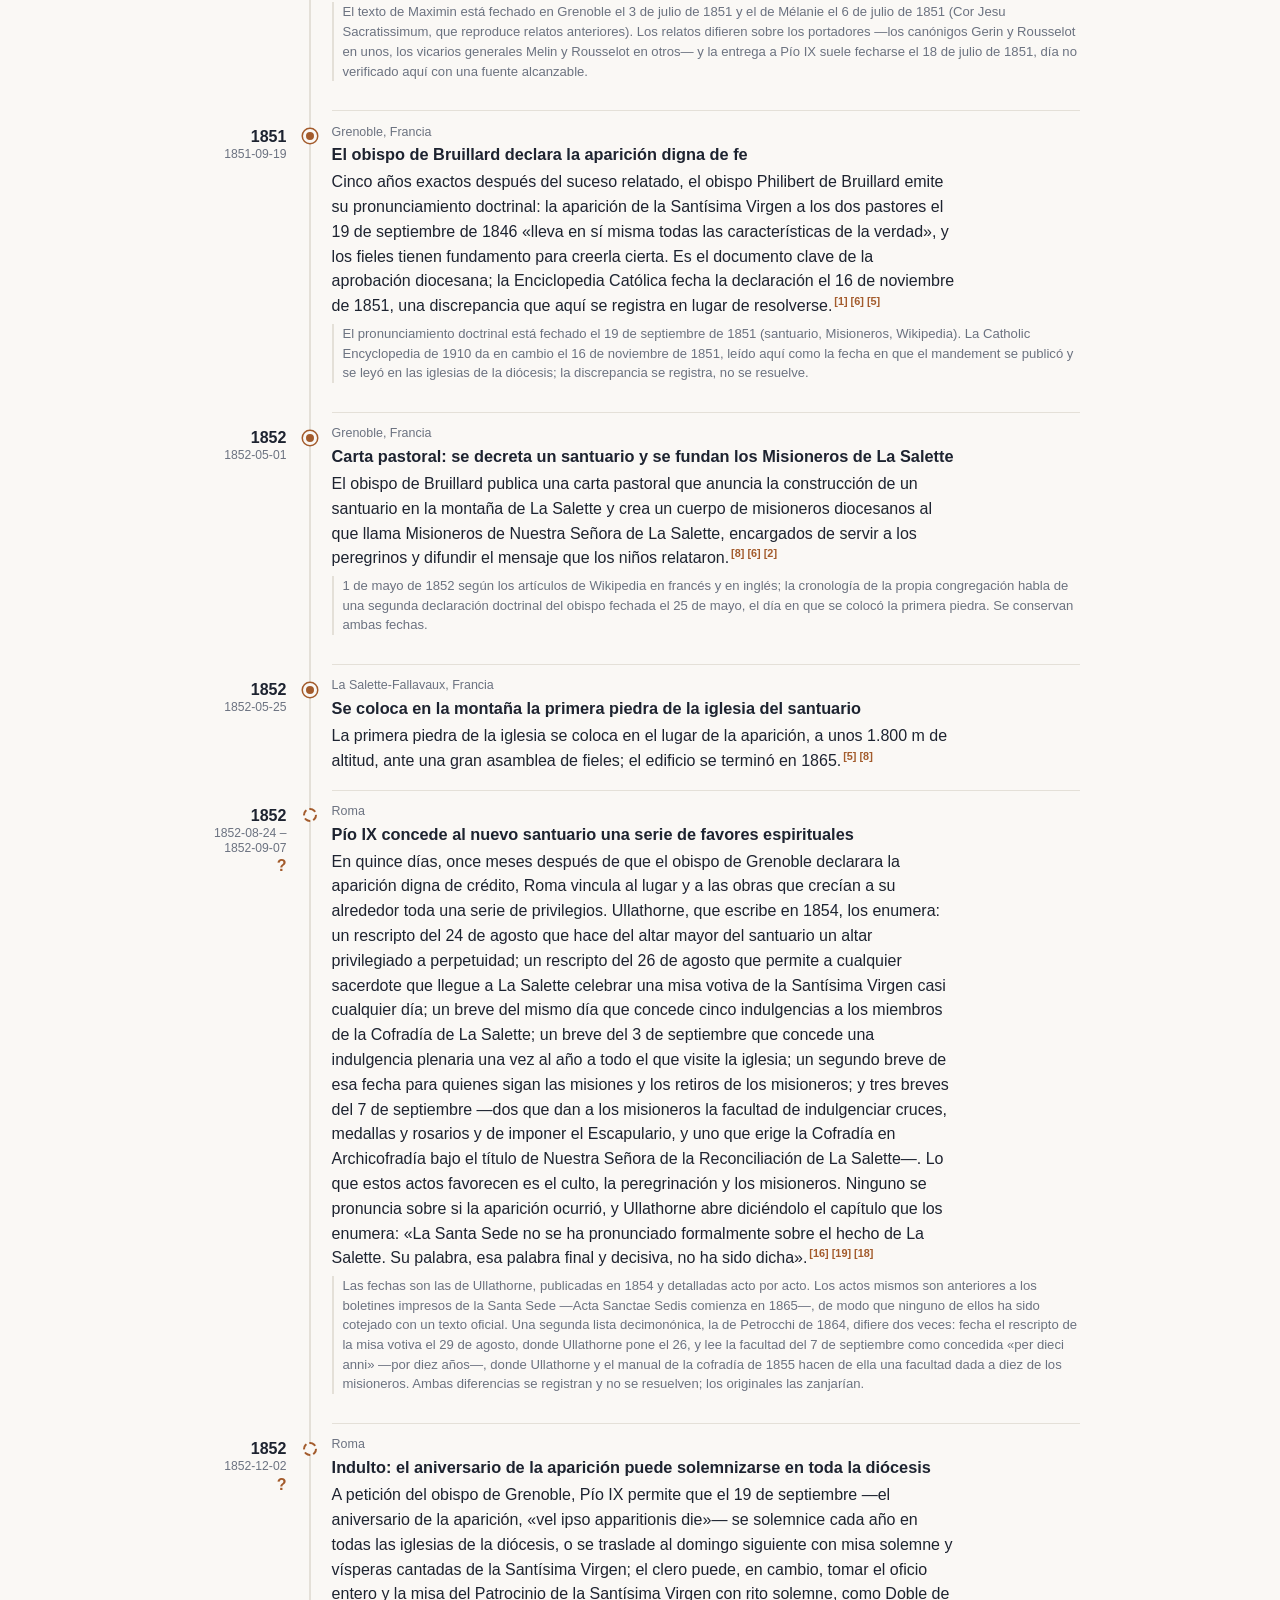
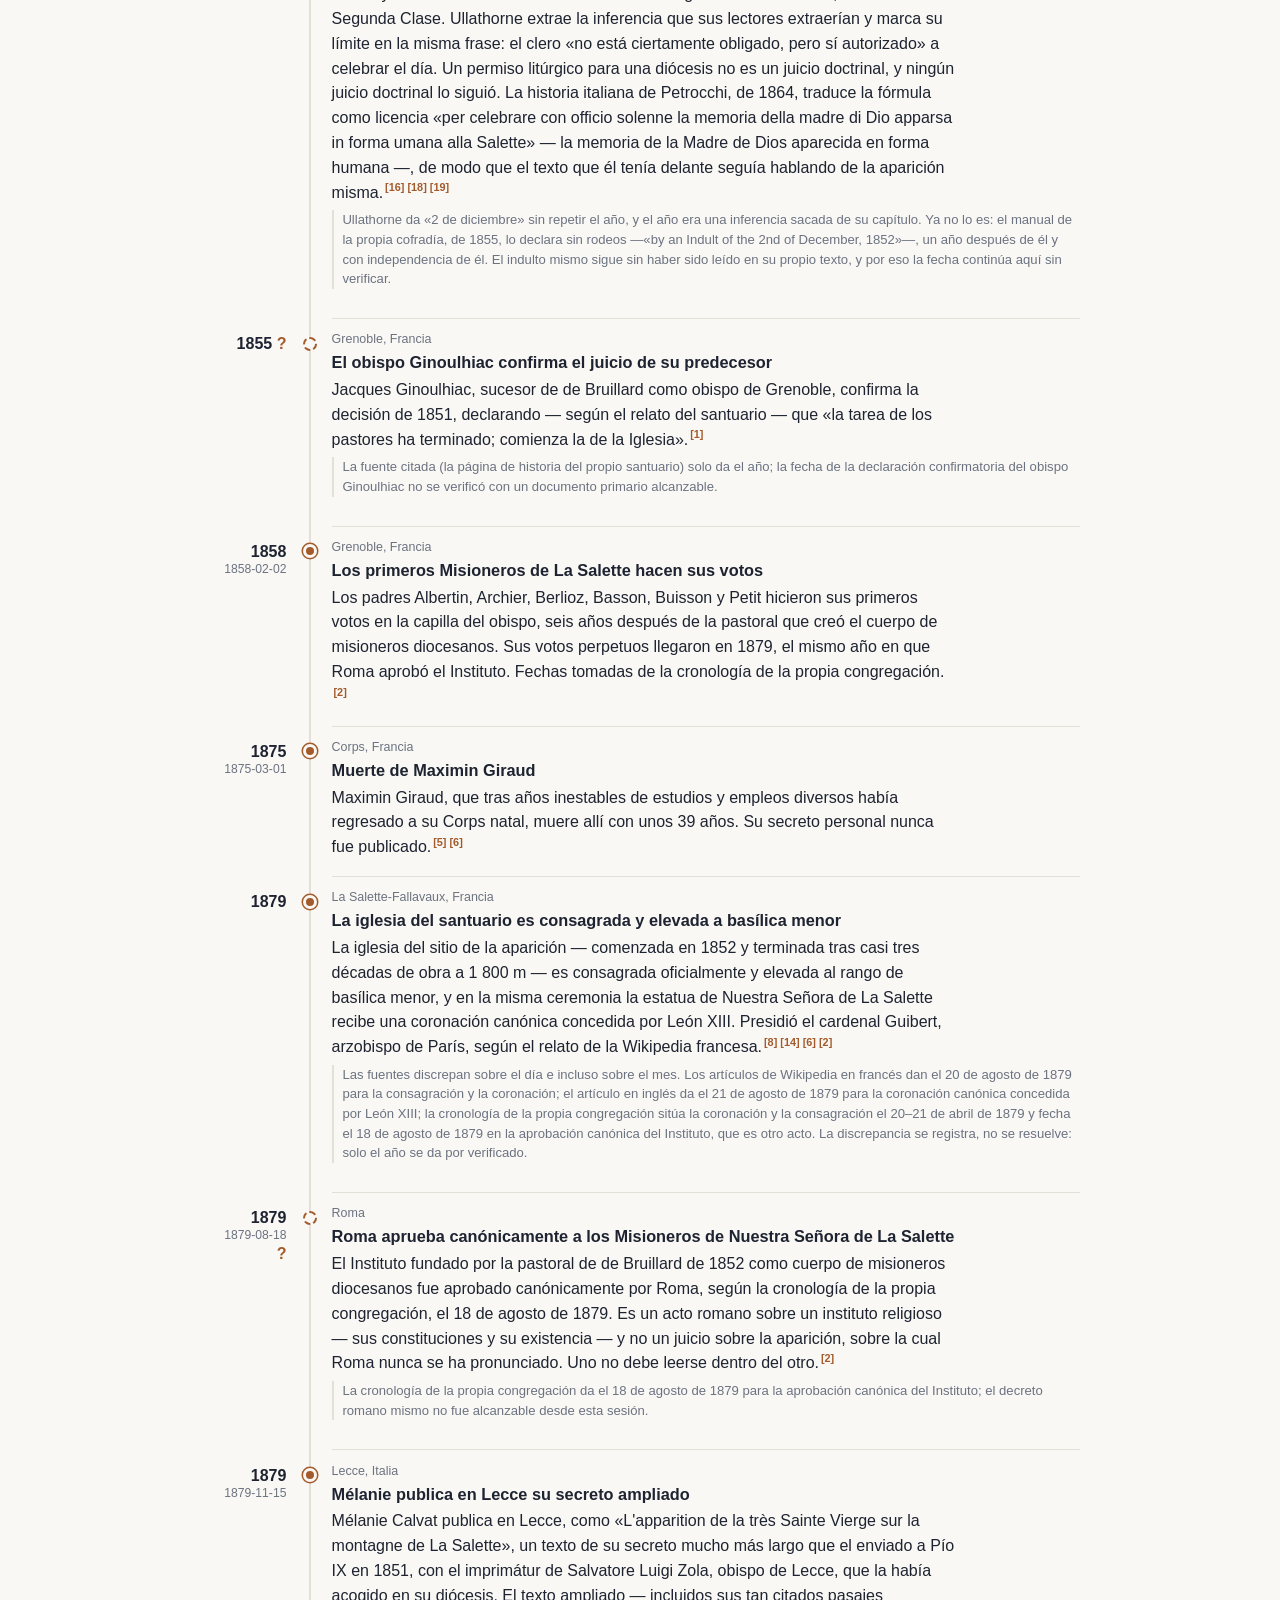
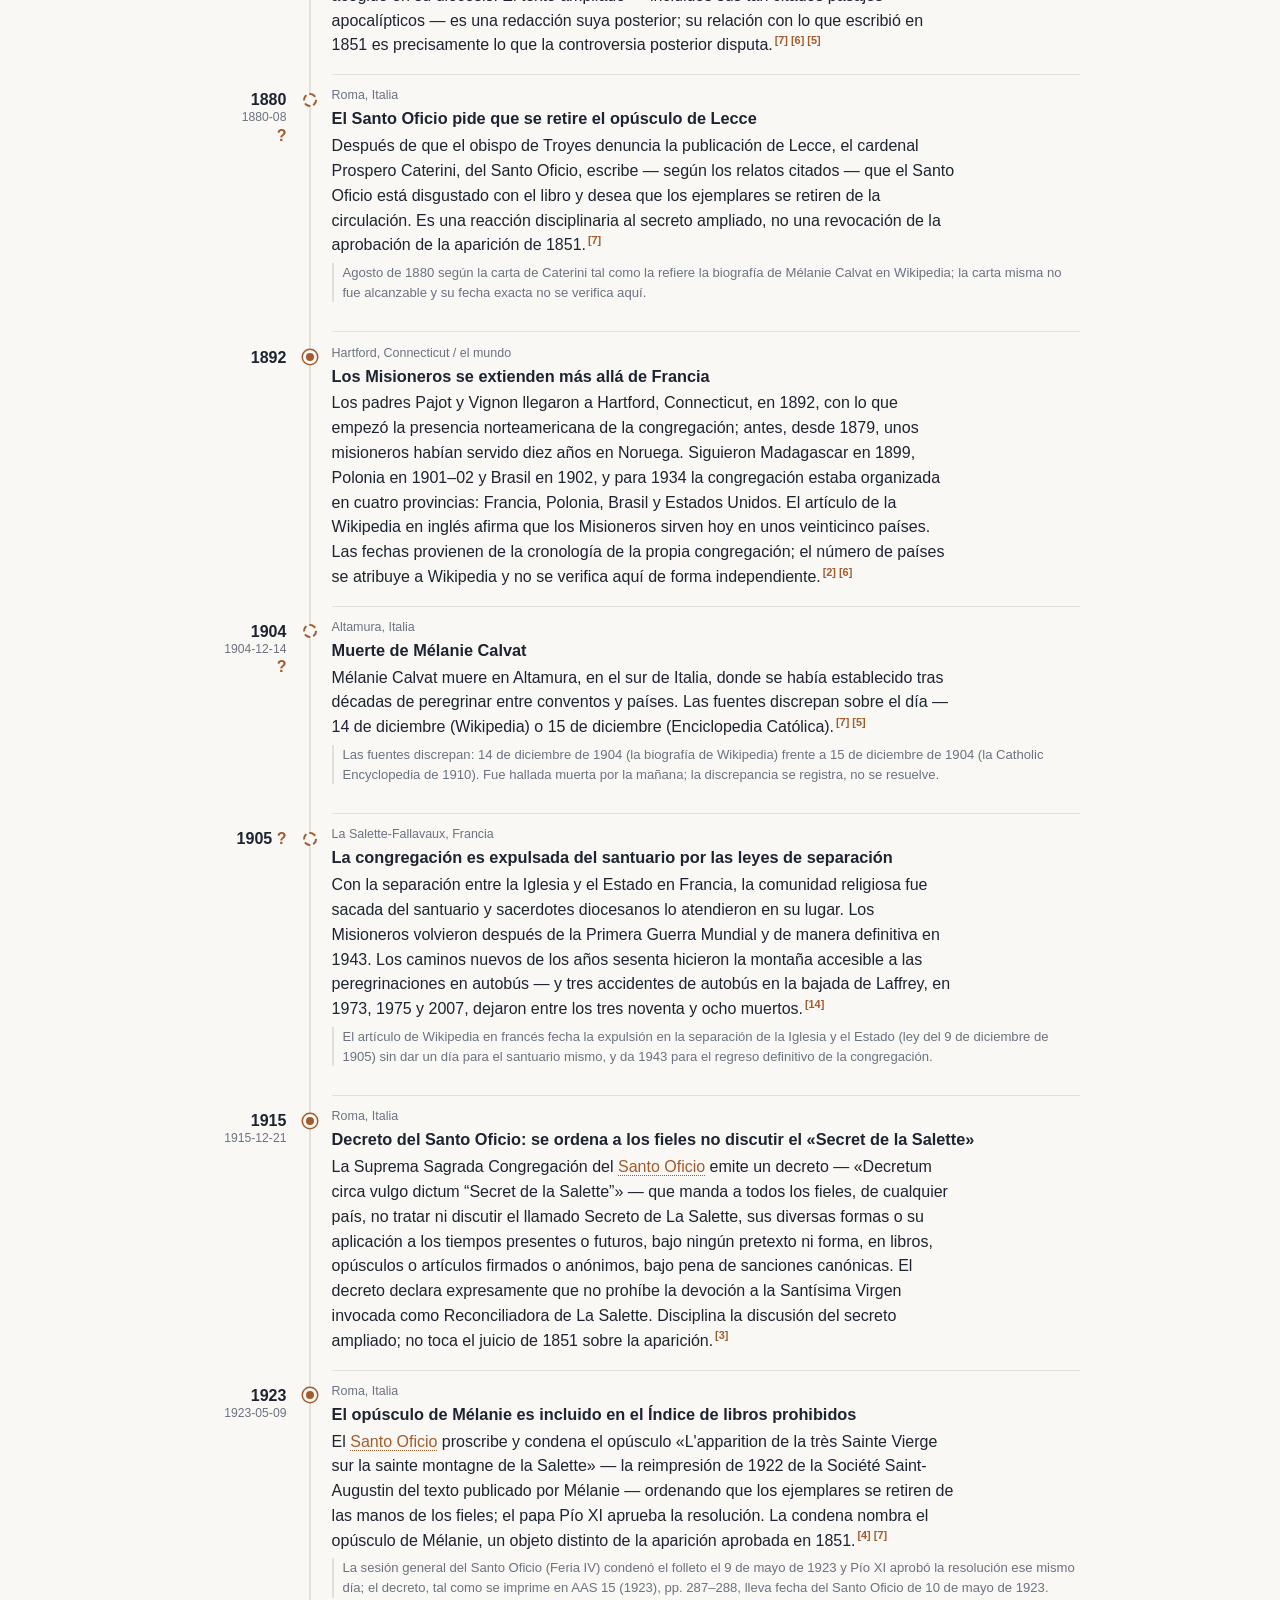
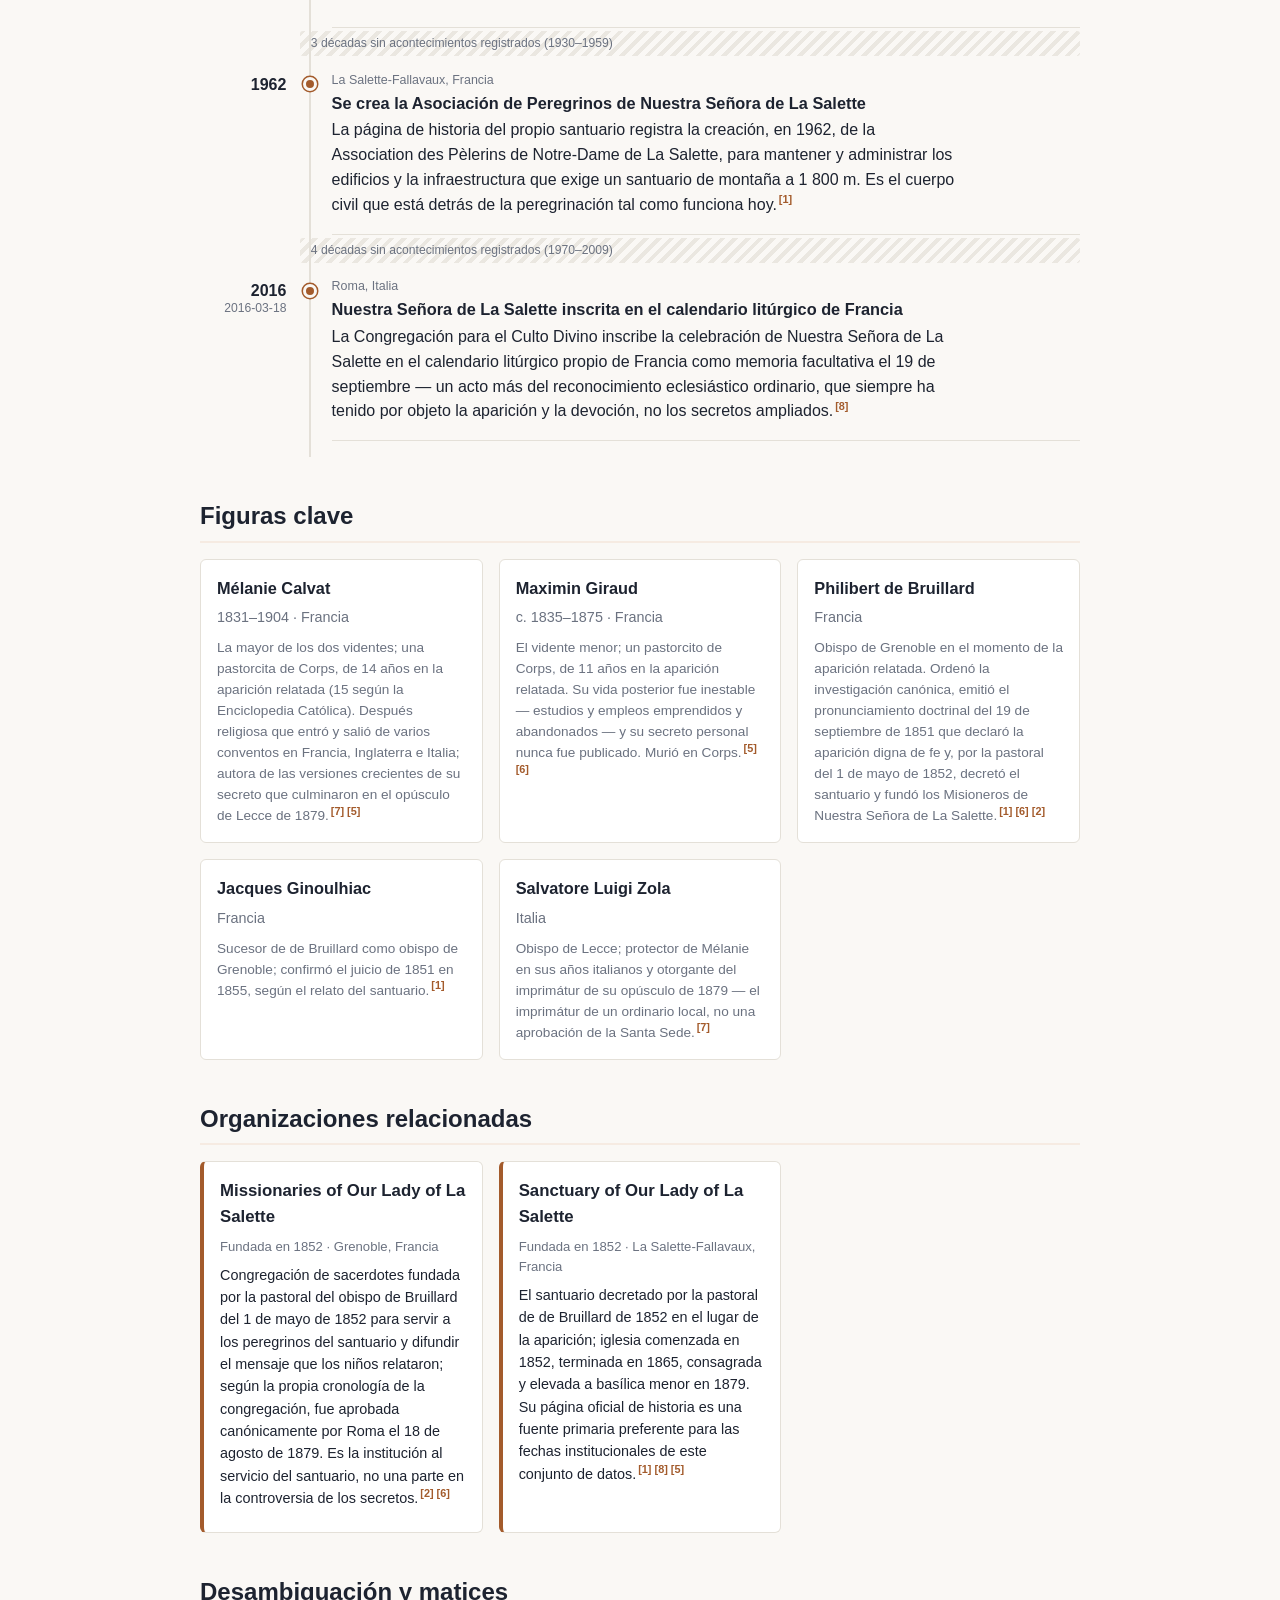
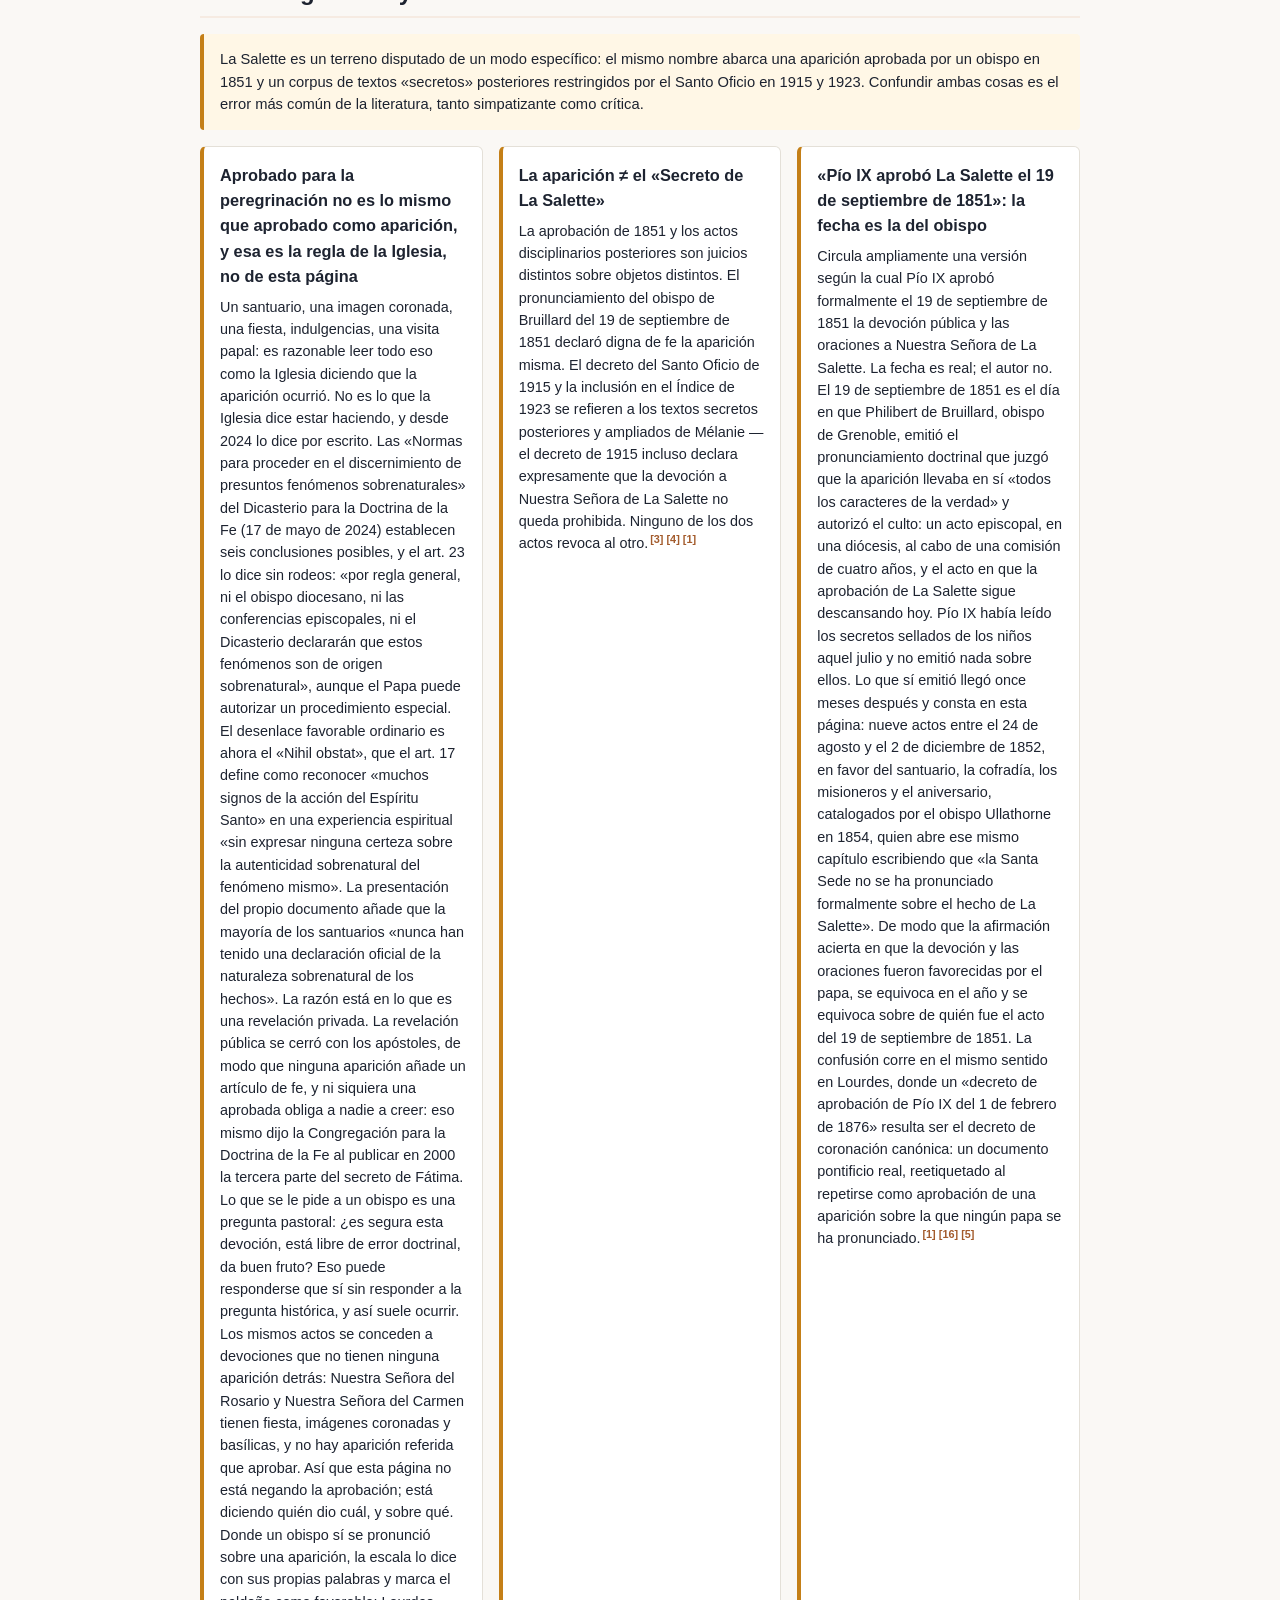
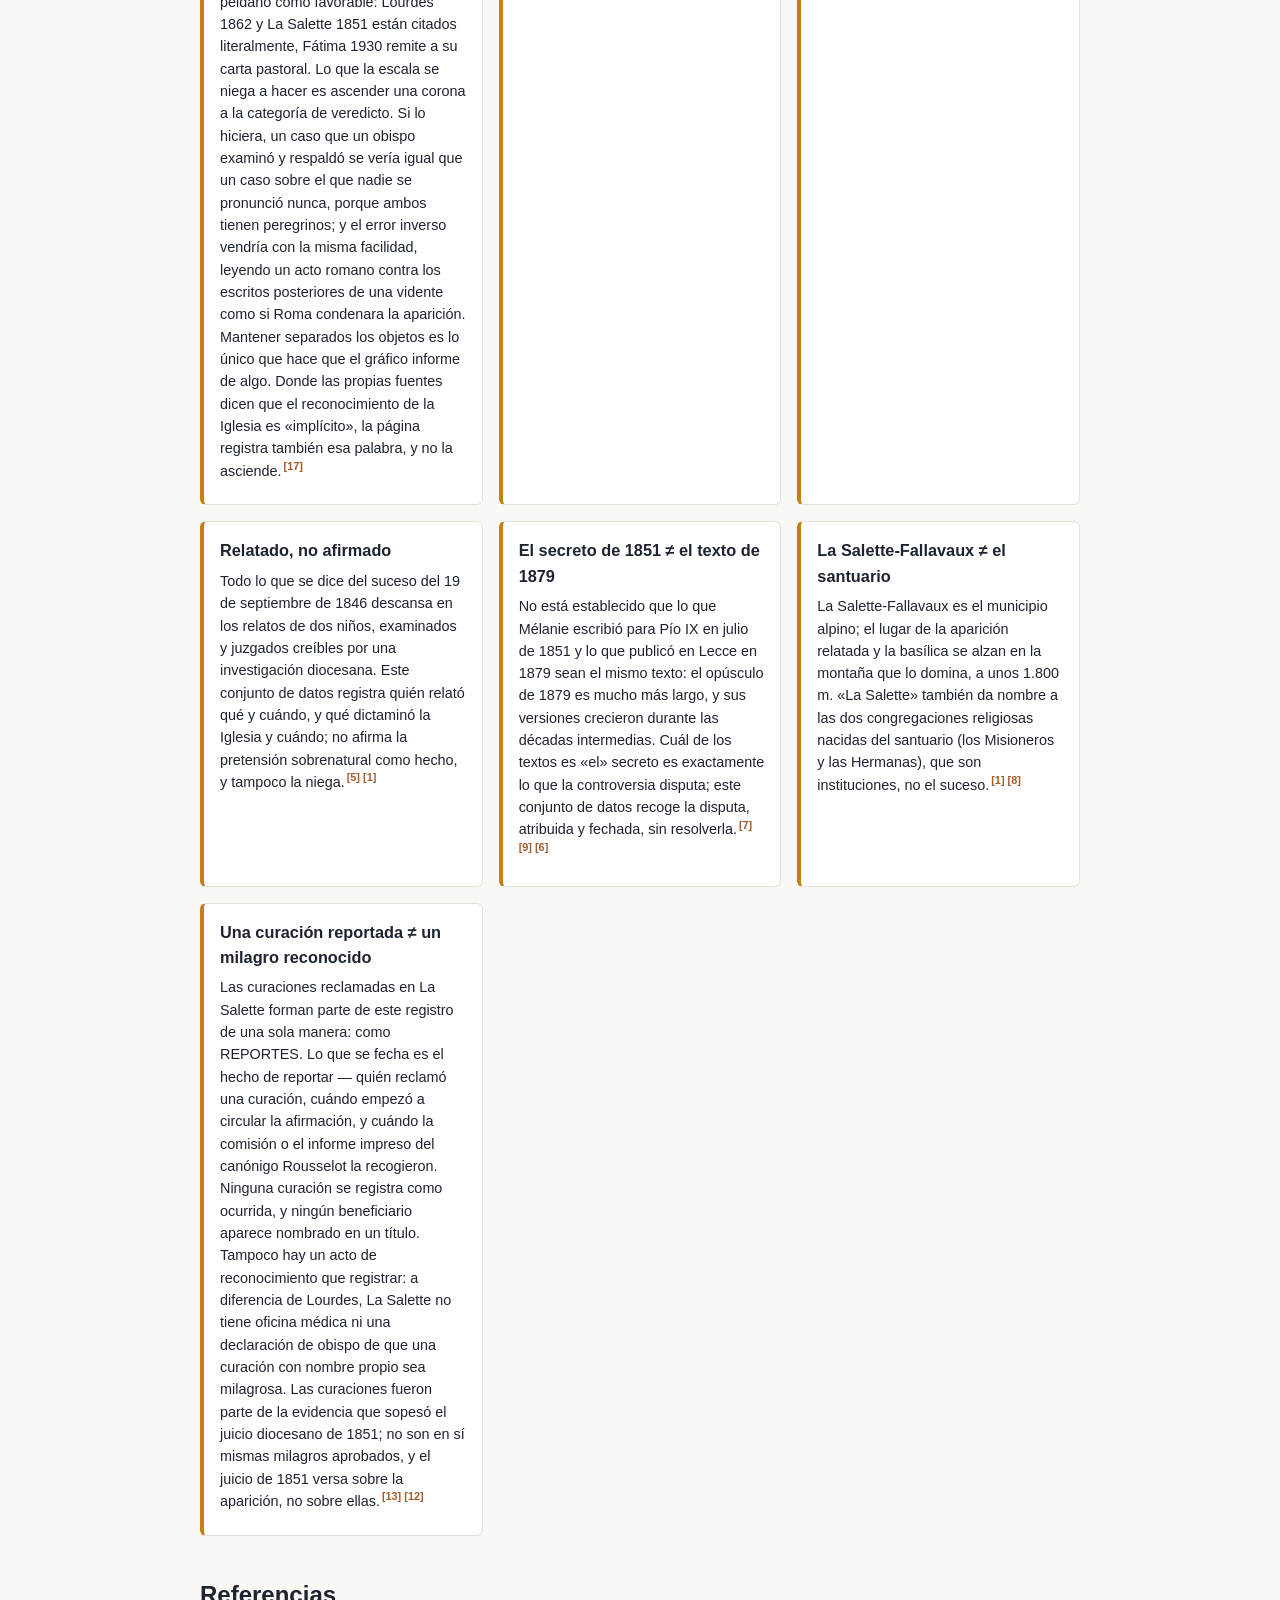
==== commit e5c8e0bc: "Phone layout: nothing widens the page; river skips a year-only date From cronologia/core#112: - .viz" ====
--- a/docs/es/index.html
+++ b/docs/es/index.html
@@ -267,7 +267,7 @@
           </div>
         </li>
         <li class="rv-e" id="decade-1840" data-i="1" data-lanes="" data-decade="1840s">
-          <div class="rv-year">1846<small>1846</small></div>
+          <div class="rv-year">1846</div>
           <div class="rv-node" aria-hidden="true"><i class="rv-l0" style="--k:0"></i></div>
           <div class="rv-card">
             <p class="rv-kick"><span>Francia y Europa continental</span></p>
@@ -335,7 +335,7 @@
           </div>
         </li>
         <li class="rv-e rv-u" data-i="8" data-lanes="" data-decade="1840s">
-          <div class="rv-year">1848<small>1848</small> <span class="flag" title="Fecha aún no verificada con una fuente primaria">?</span></div>
+          <div class="rv-year">1848 <span class="flag" title="Fecha aún no verificada con una fuente primaria">?</span></div>
           <div class="rv-node" aria-hidden="true"><i class="rv-l0" style="--k:0"></i></div>
           <div class="rv-card">
             <p class="rv-kick"><span>Grenoble, Francia</span></p>
@@ -404,7 +404,7 @@
           </div>
         </li>
         <li class="rv-e rv-u" data-i="15" data-lanes="" data-decade="1850s">
-          <div class="rv-year">1855<small>1855</small> <span class="flag" title="Fecha aún no verificada con una fuente primaria">?</span></div>
+          <div class="rv-year">1855 <span class="flag" title="Fecha aún no verificada con una fuente primaria">?</span></div>
           <div class="rv-node" aria-hidden="true"><i class="rv-l0" style="--k:0"></i></div>
           <div class="rv-card">
             <p class="rv-kick"><span>Grenoble, Francia</span></p>
@@ -432,7 +432,7 @@
           </div>
         </li>
         <li class="rv-e" data-i="18" data-lanes="" data-decade="1870s">
-          <div class="rv-year">1879<small>1879</small></div>
+          <div class="rv-year">1879</div>
           <div class="rv-node" aria-hidden="true"><i class="rv-l0" style="--k:0"></i></div>
           <div class="rv-card">
             <p class="rv-kick"><span>La Salette-Fallavaux, Francia</span></p>
@@ -471,7 +471,7 @@
           </div>
         </li>
         <li class="rv-e" id="decade-1890" data-i="22" data-lanes="" data-decade="1890s">
-          <div class="rv-year">1892<small>1892</small></div>
+          <div class="rv-year">1892</div>
           <div class="rv-node" aria-hidden="true"><i class="rv-l0" style="--k:0"></i></div>
           <div class="rv-card">
             <p class="rv-kick"><span>Hartford, Connecticut / el mundo</span></p>
@@ -490,7 +490,7 @@
           </div>
         </li>
         <li class="rv-e rv-u" data-i="24" data-lanes="" data-decade="1900s">
-          <div class="rv-year">1905<small>1905</small> <span class="flag" title="Fecha aún no verificada con una fuente primaria">?</span></div>
+          <div class="rv-year">1905 <span class="flag" title="Fecha aún no verificada con una fuente primaria">?</span></div>
           <div class="rv-node" aria-hidden="true"><i class="rv-l0" style="--k:0"></i></div>
           <div class="rv-card">
             <p class="rv-kick"><span>La Salette-Fallavaux, Francia</span></p>
@@ -520,7 +520,7 @@
         </li>
         <li class="rv-gap"><span>3 décadas sin acontecimientos registrados (1930–1959)</span></li>
         <li class="rv-e" id="decade-1960" data-i="27" data-lanes="" data-decade="1960s">
-          <div class="rv-year">1962<small>1962</small></div>
+          <div class="rv-year">1962</div>
           <div class="rv-node" aria-hidden="true"><i class="rv-l0" style="--k:0"></i></div>
           <div class="rv-card">
             <p class="rv-kick"><span>La Salette-Fallavaux, Francia</span></p>
--- a/docs/styles.css
+++ b/docs/styles.css
@@ -72,7 +72,7 @@
 .facts dd { margin: 0; }
 
 /* Chronology table */
-.table-scroll { overflow-x: auto; }
+.table-scroll { position: relative; overflow-x: auto; }
 table.meetings { width: 100%; border-collapse: collapse; font-size: .92rem; background: var(--surface); }
 table.meetings th, table.meetings td { text-align: left; padding: .55rem .65rem; border-bottom: 1px solid var(--line); vertical-align: top; }
 table.meetings thead th { background: #2a2f3a; color: #fff; position: sticky; top: 0; }
@@ -153,7 +153,7 @@
 /* Branch timeline ("subway diagram"; rendered only when the data declares
    `branchTimeline`). The SVG keeps its natural size inside a horizontal
    scroll container on small screens; print scales it to the page. */
-.viz-scroll { overflow-x: auto; -webkit-overflow-scrolling: touch; }
+.viz-scroll { position: relative; overflow-x: auto; -webkit-overflow-scrolling: touch; }
 figure.branch-timeline { margin: 1rem 0 0; }
 .branch-timeline-svg { display: block; }
 .branch-timeline-svg text { font-family: inherit; }
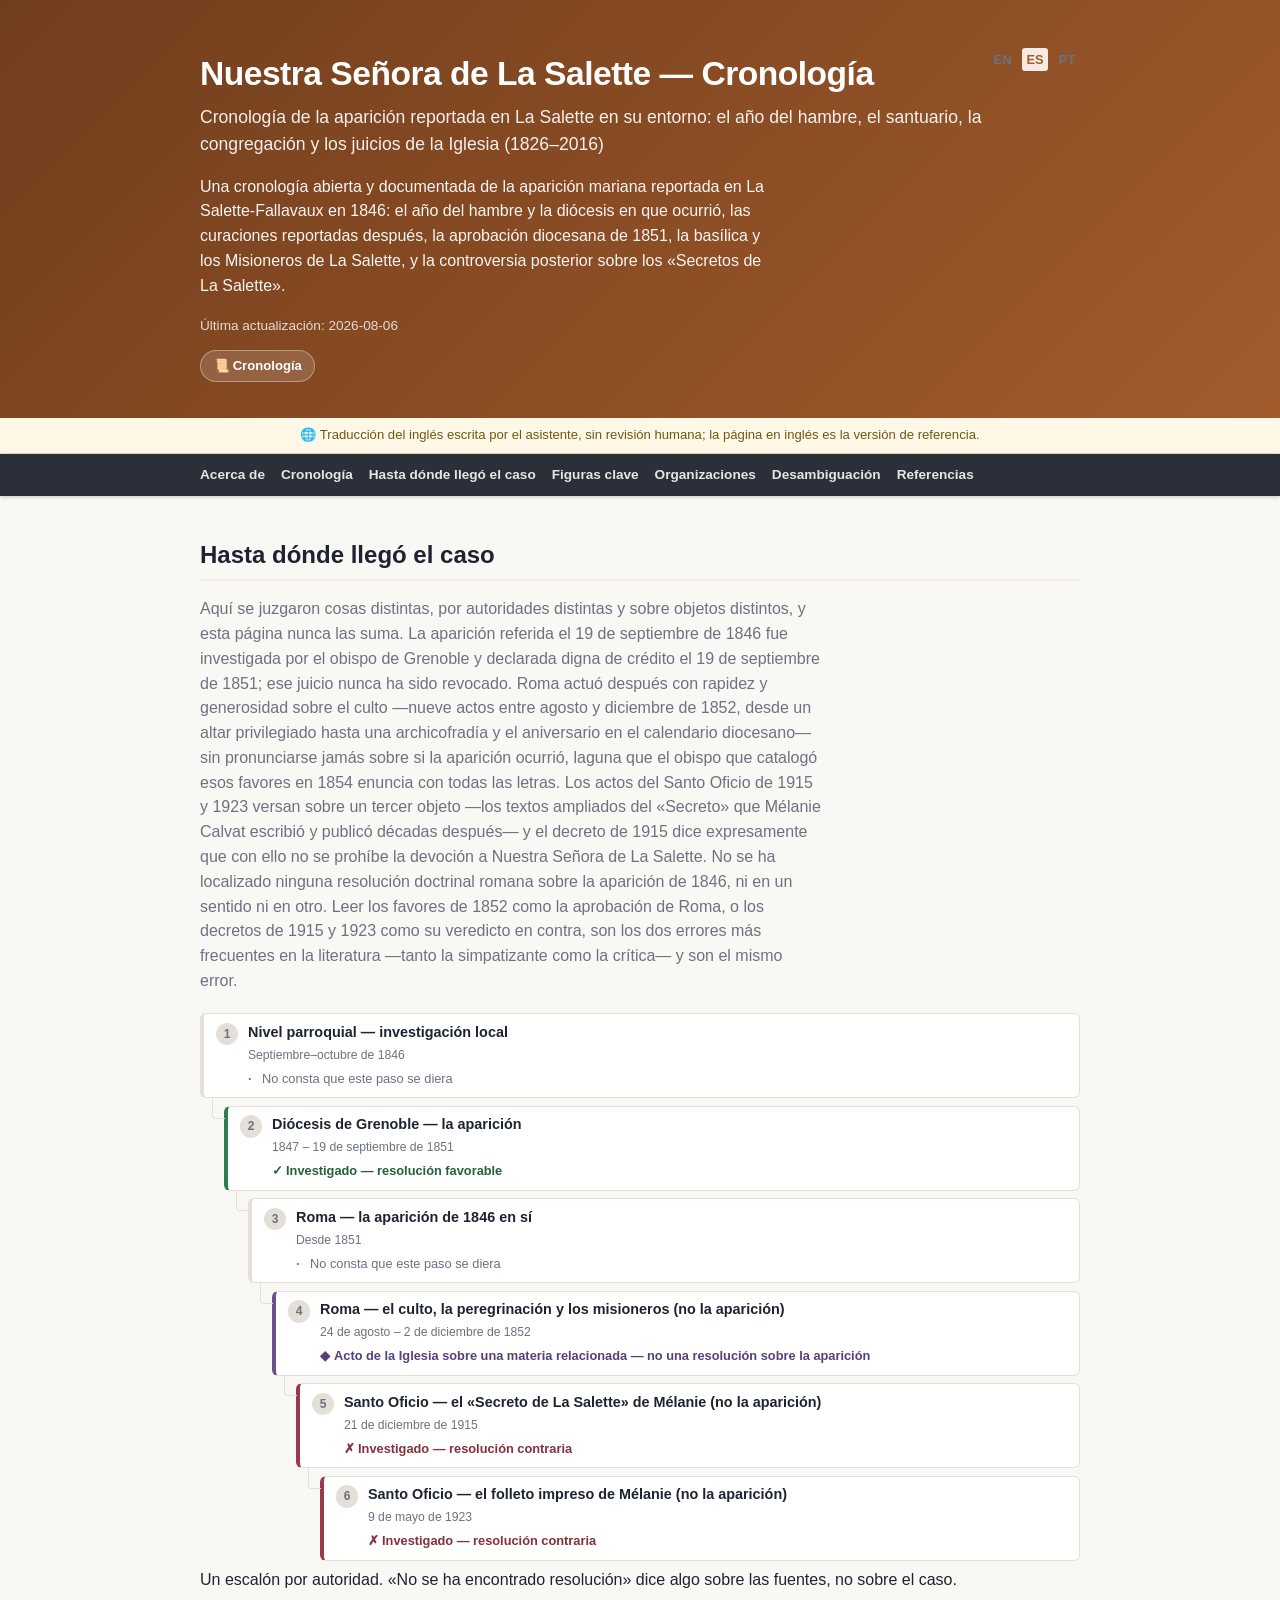
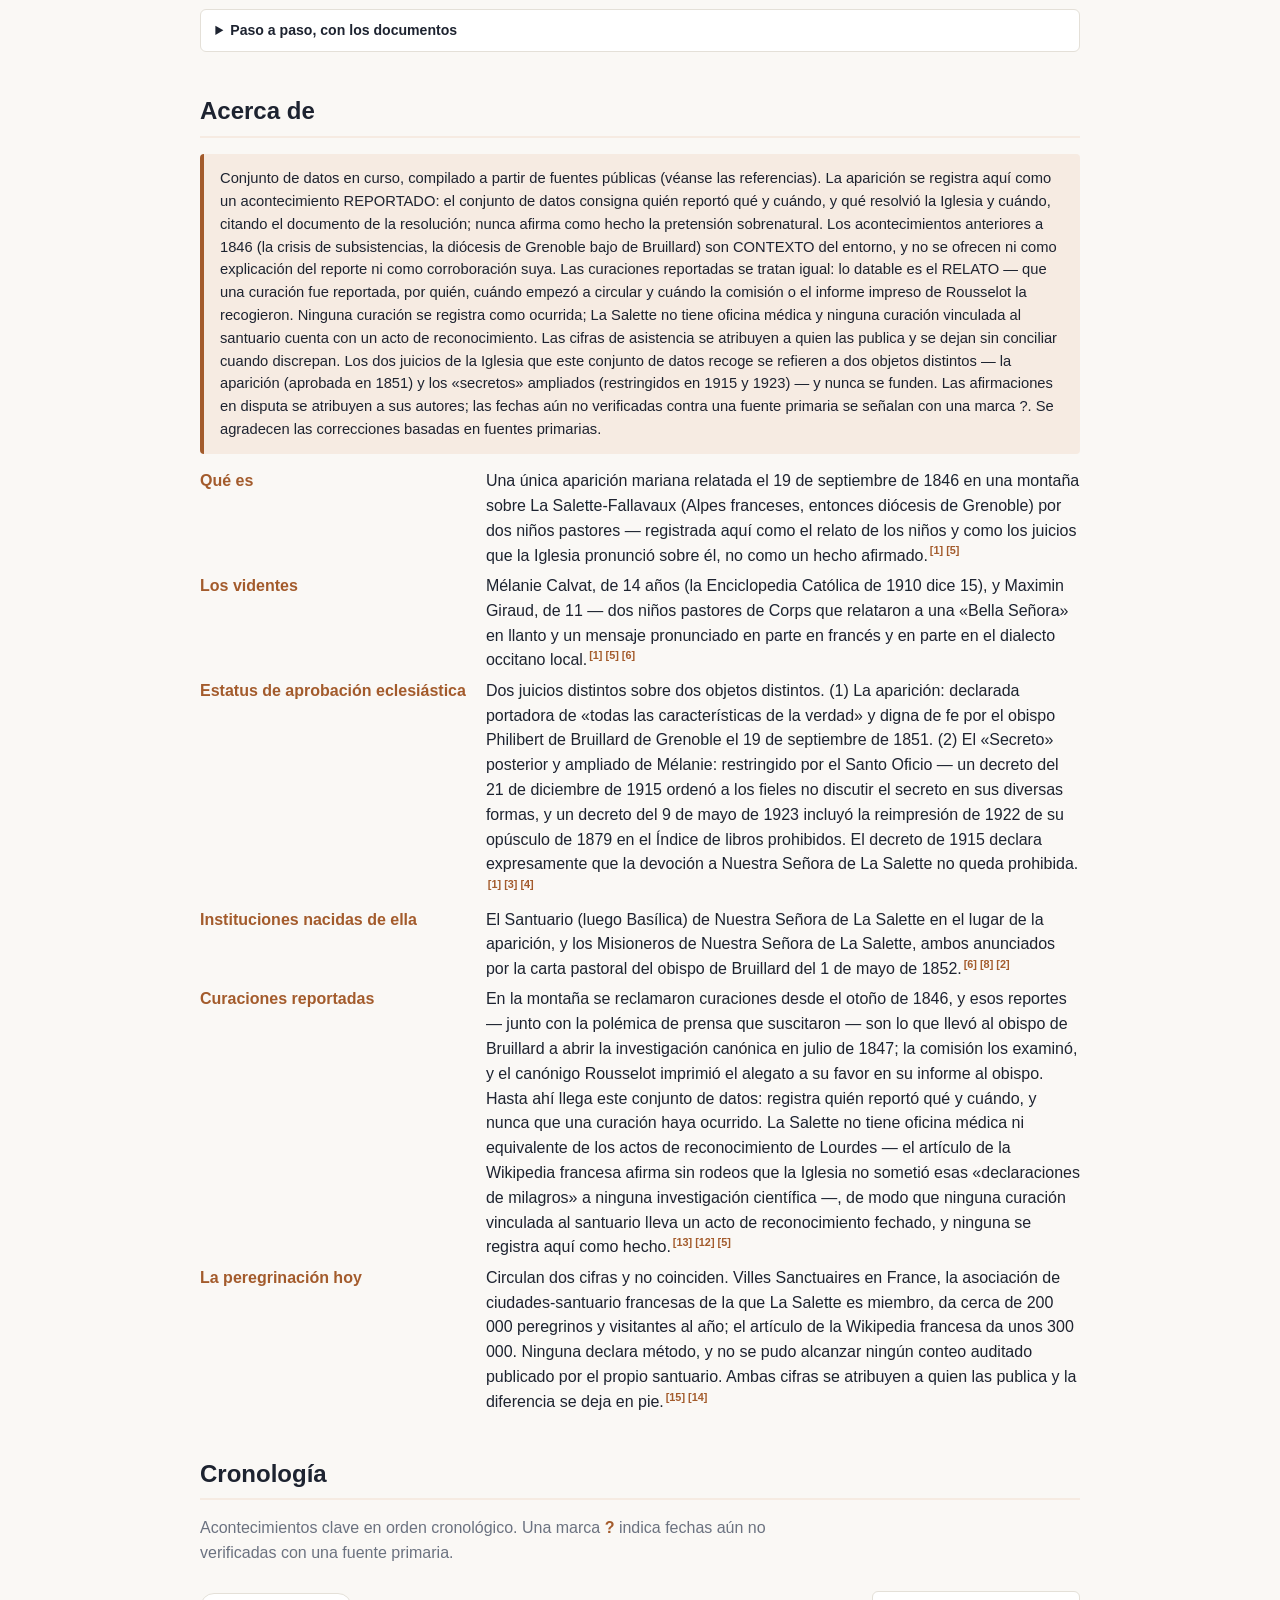
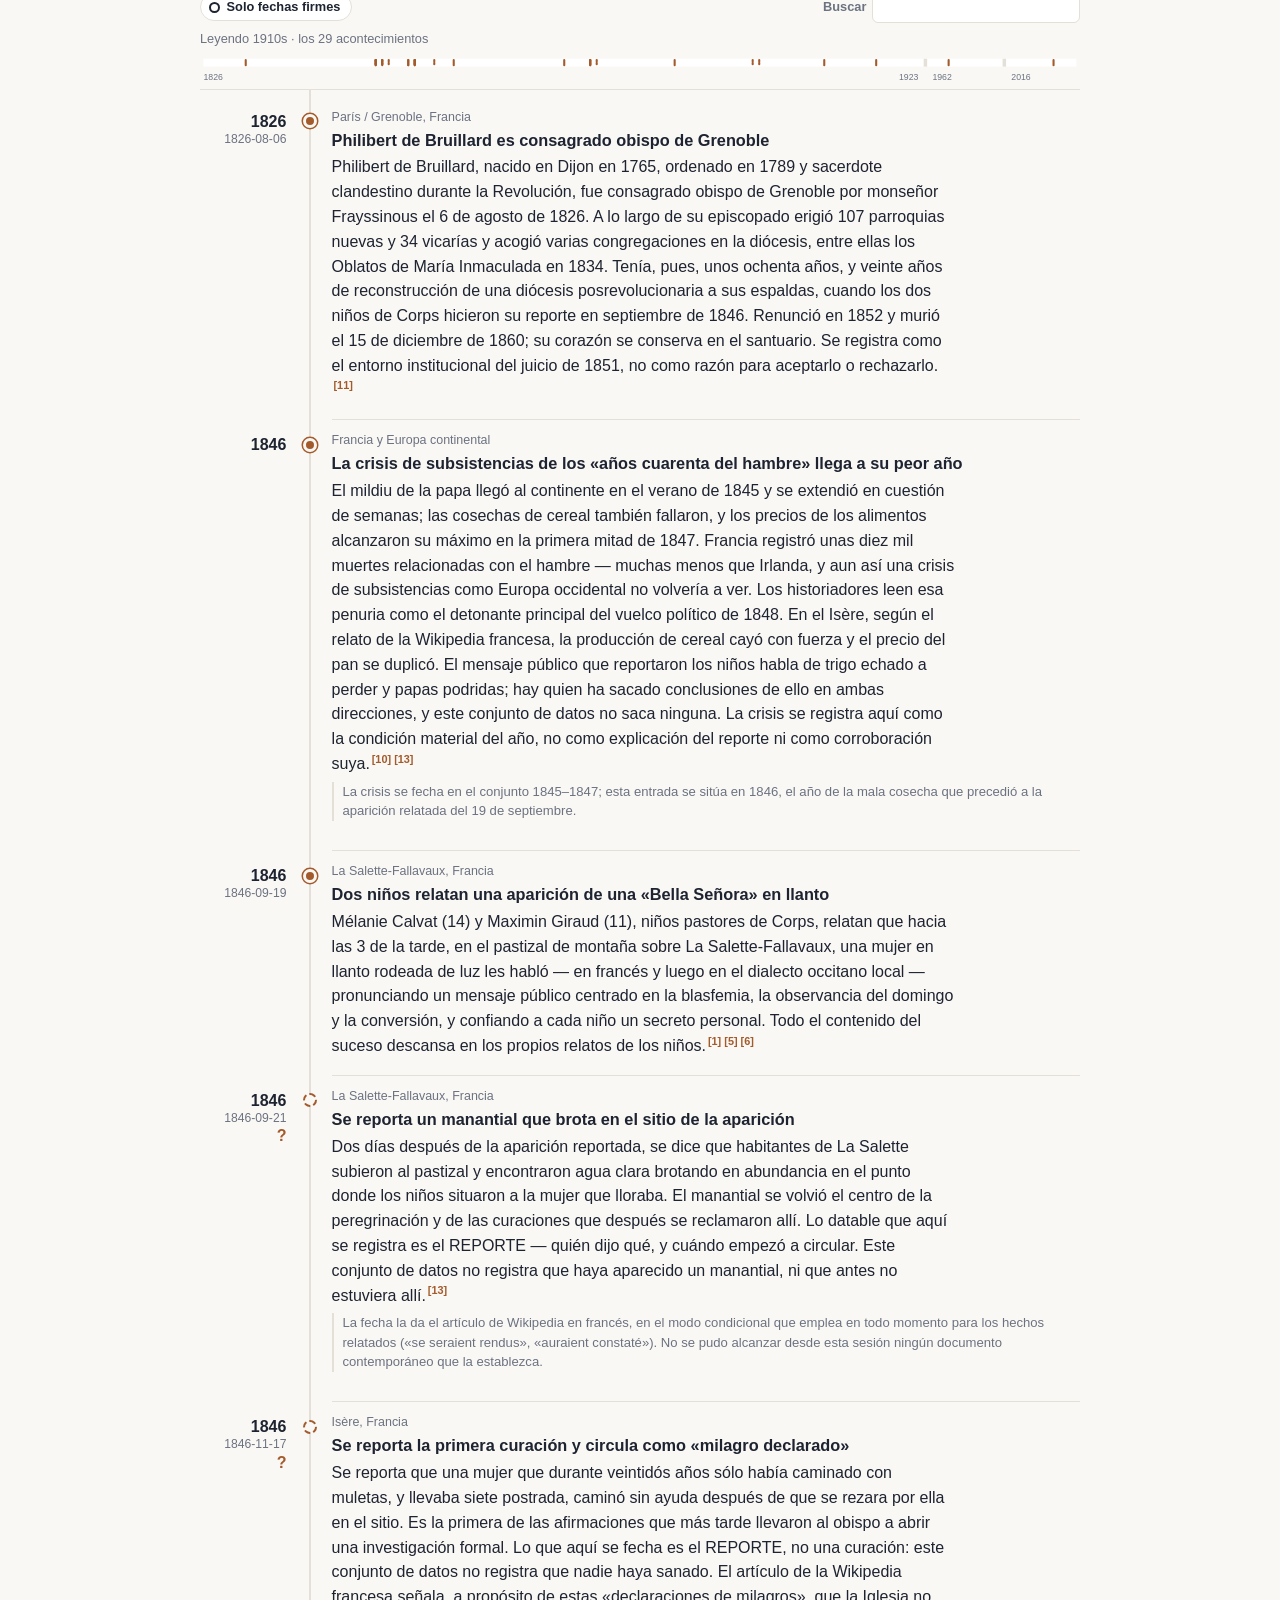
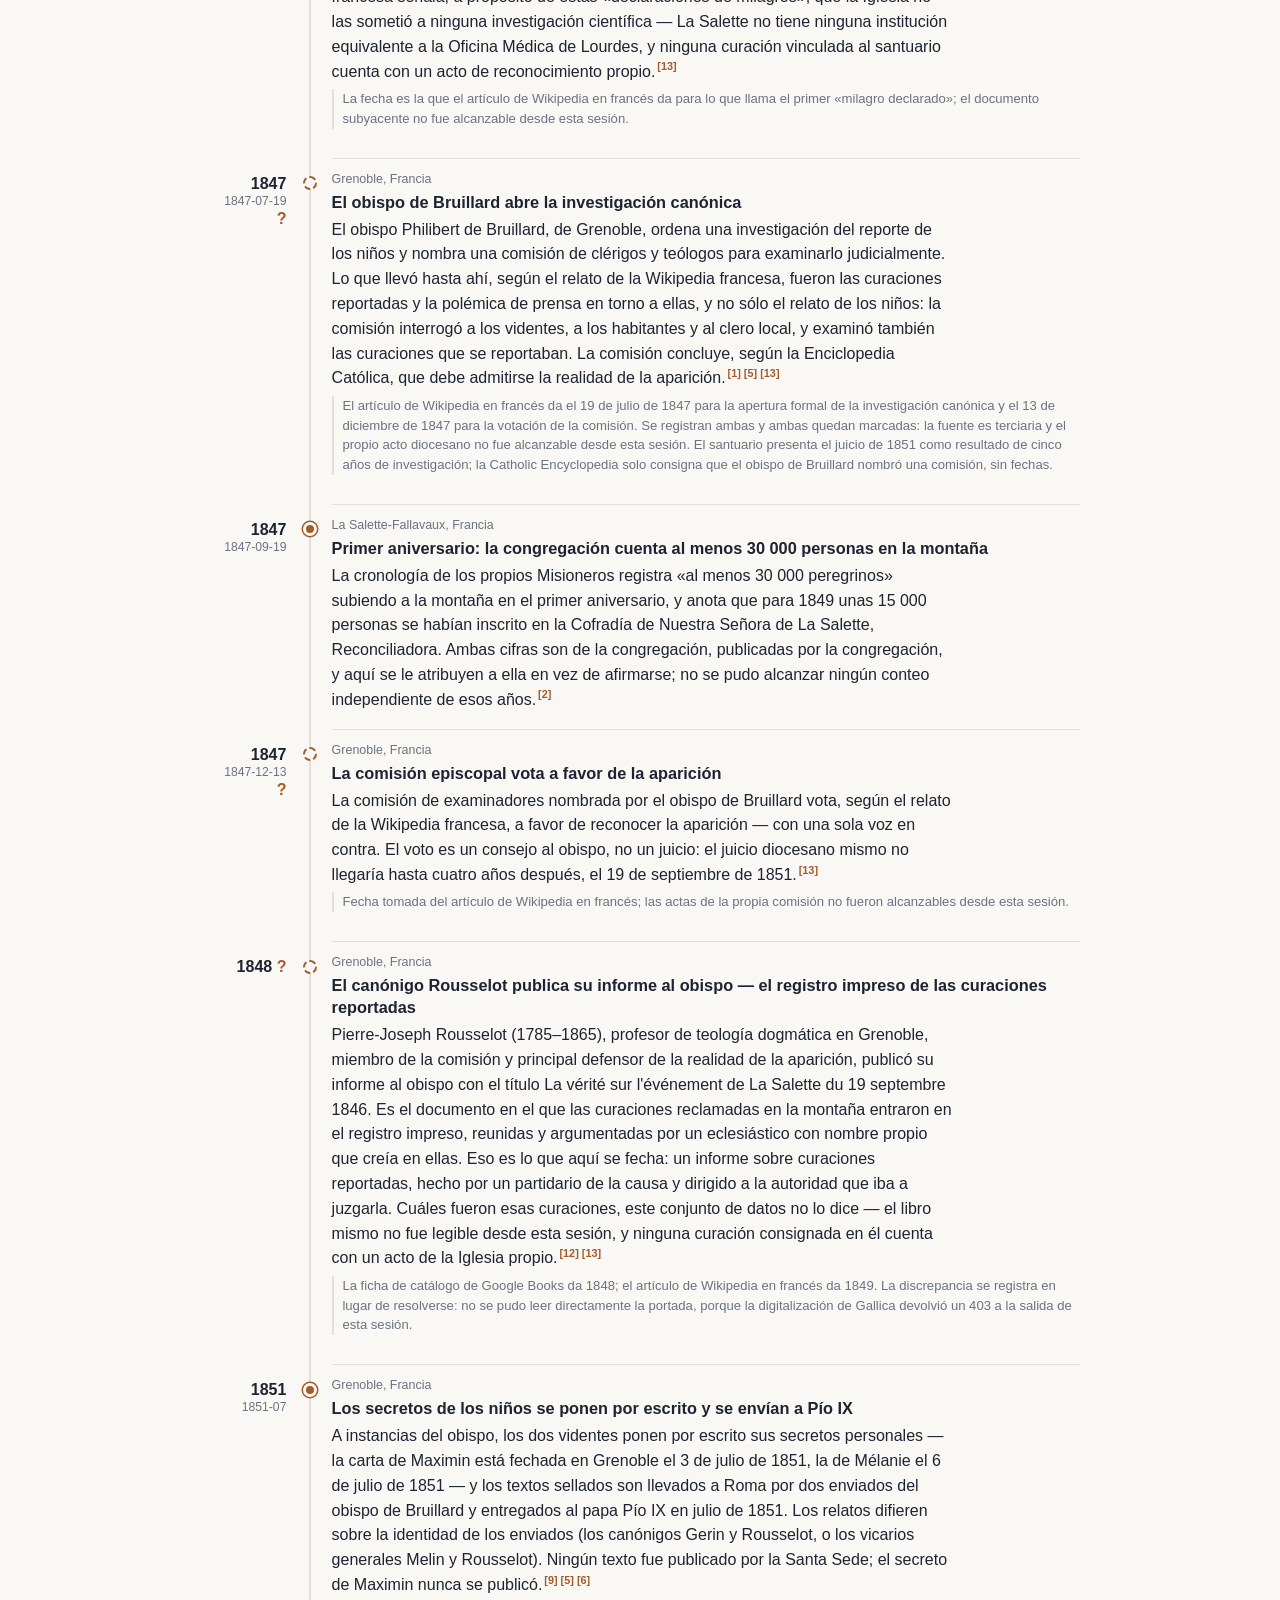
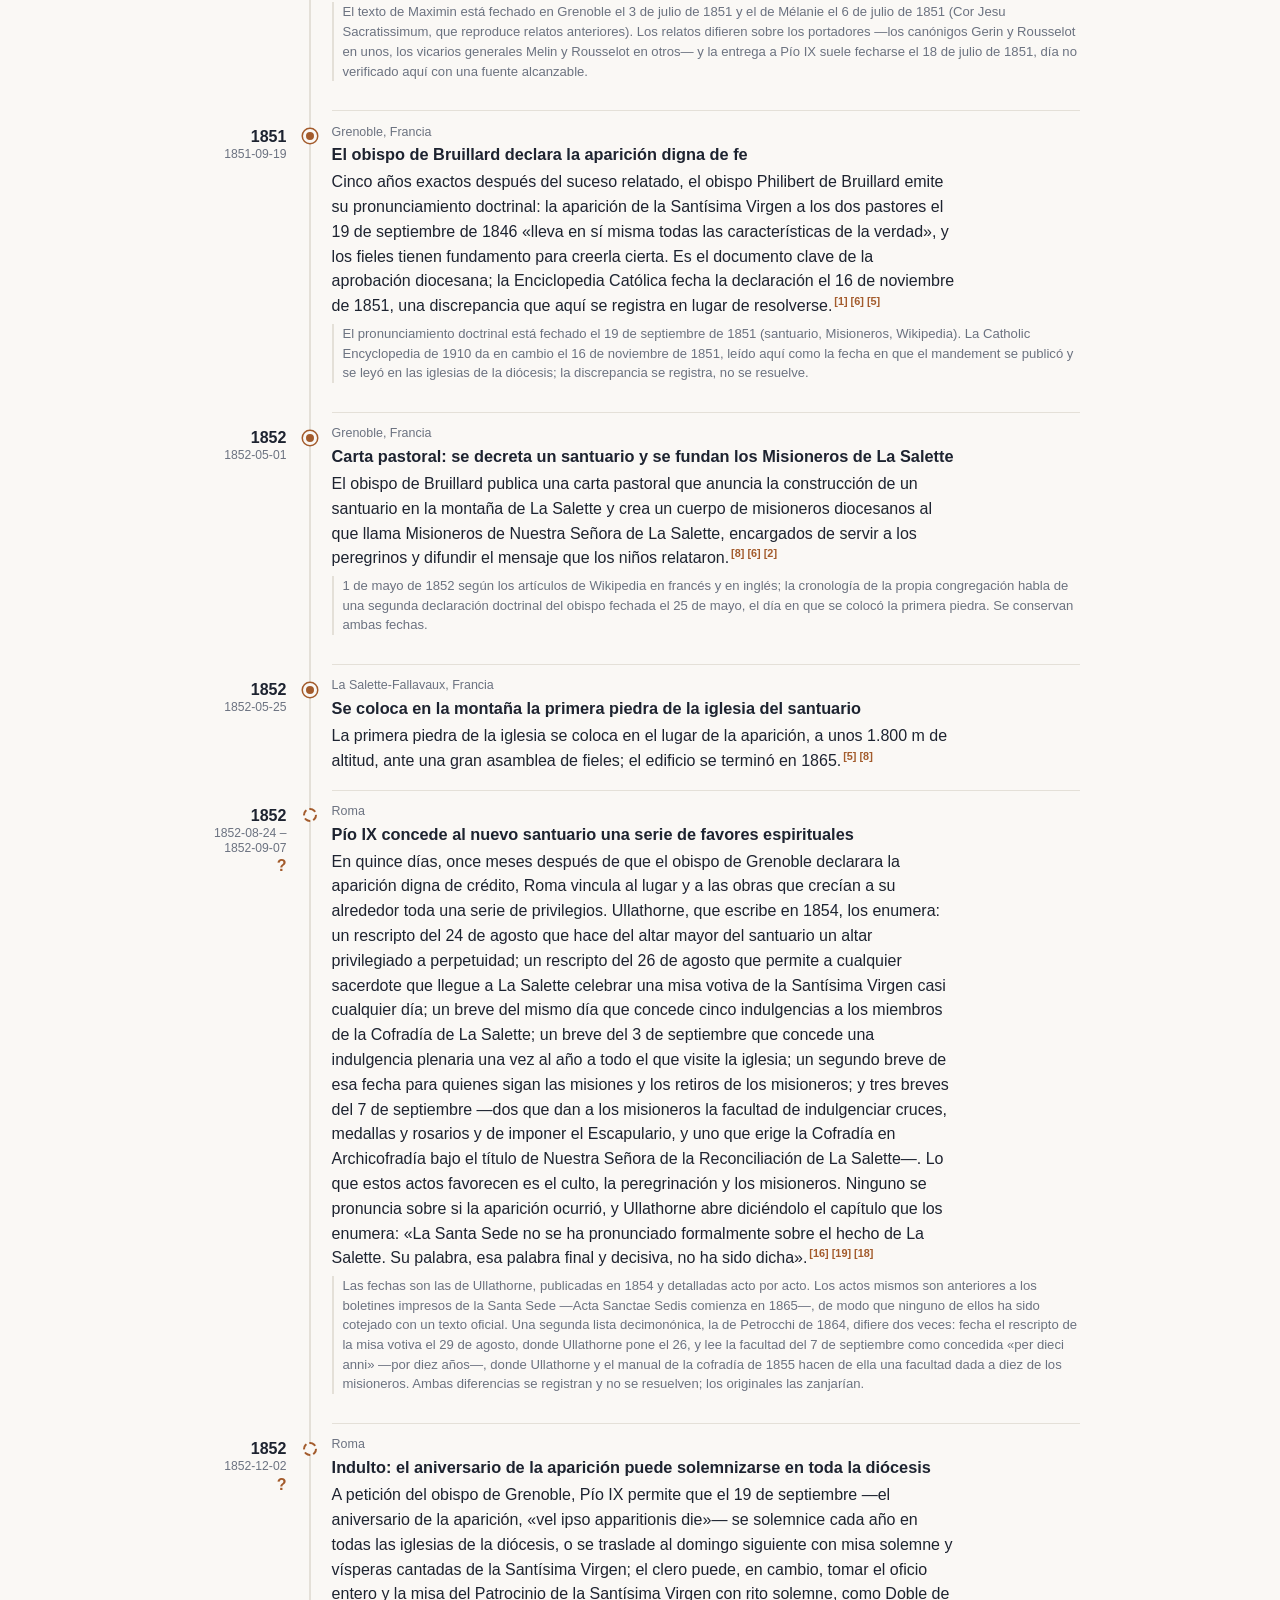
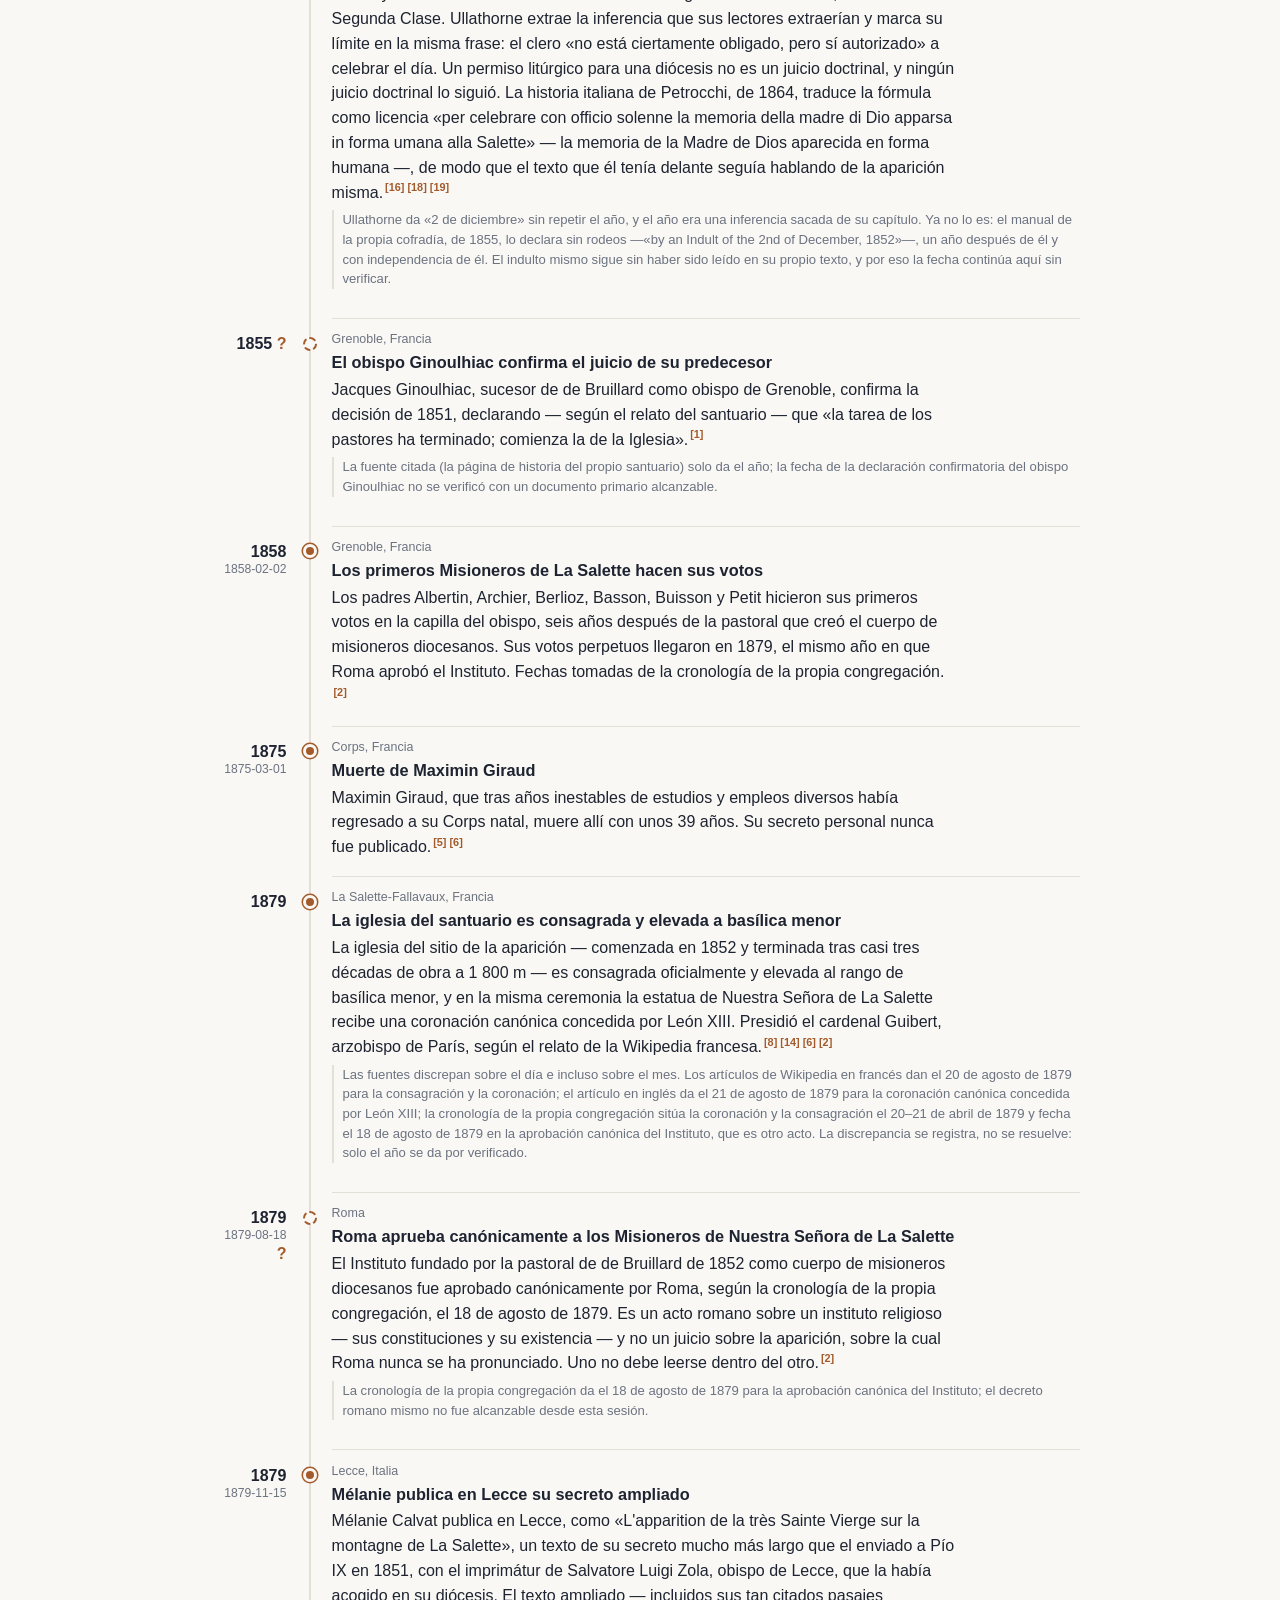
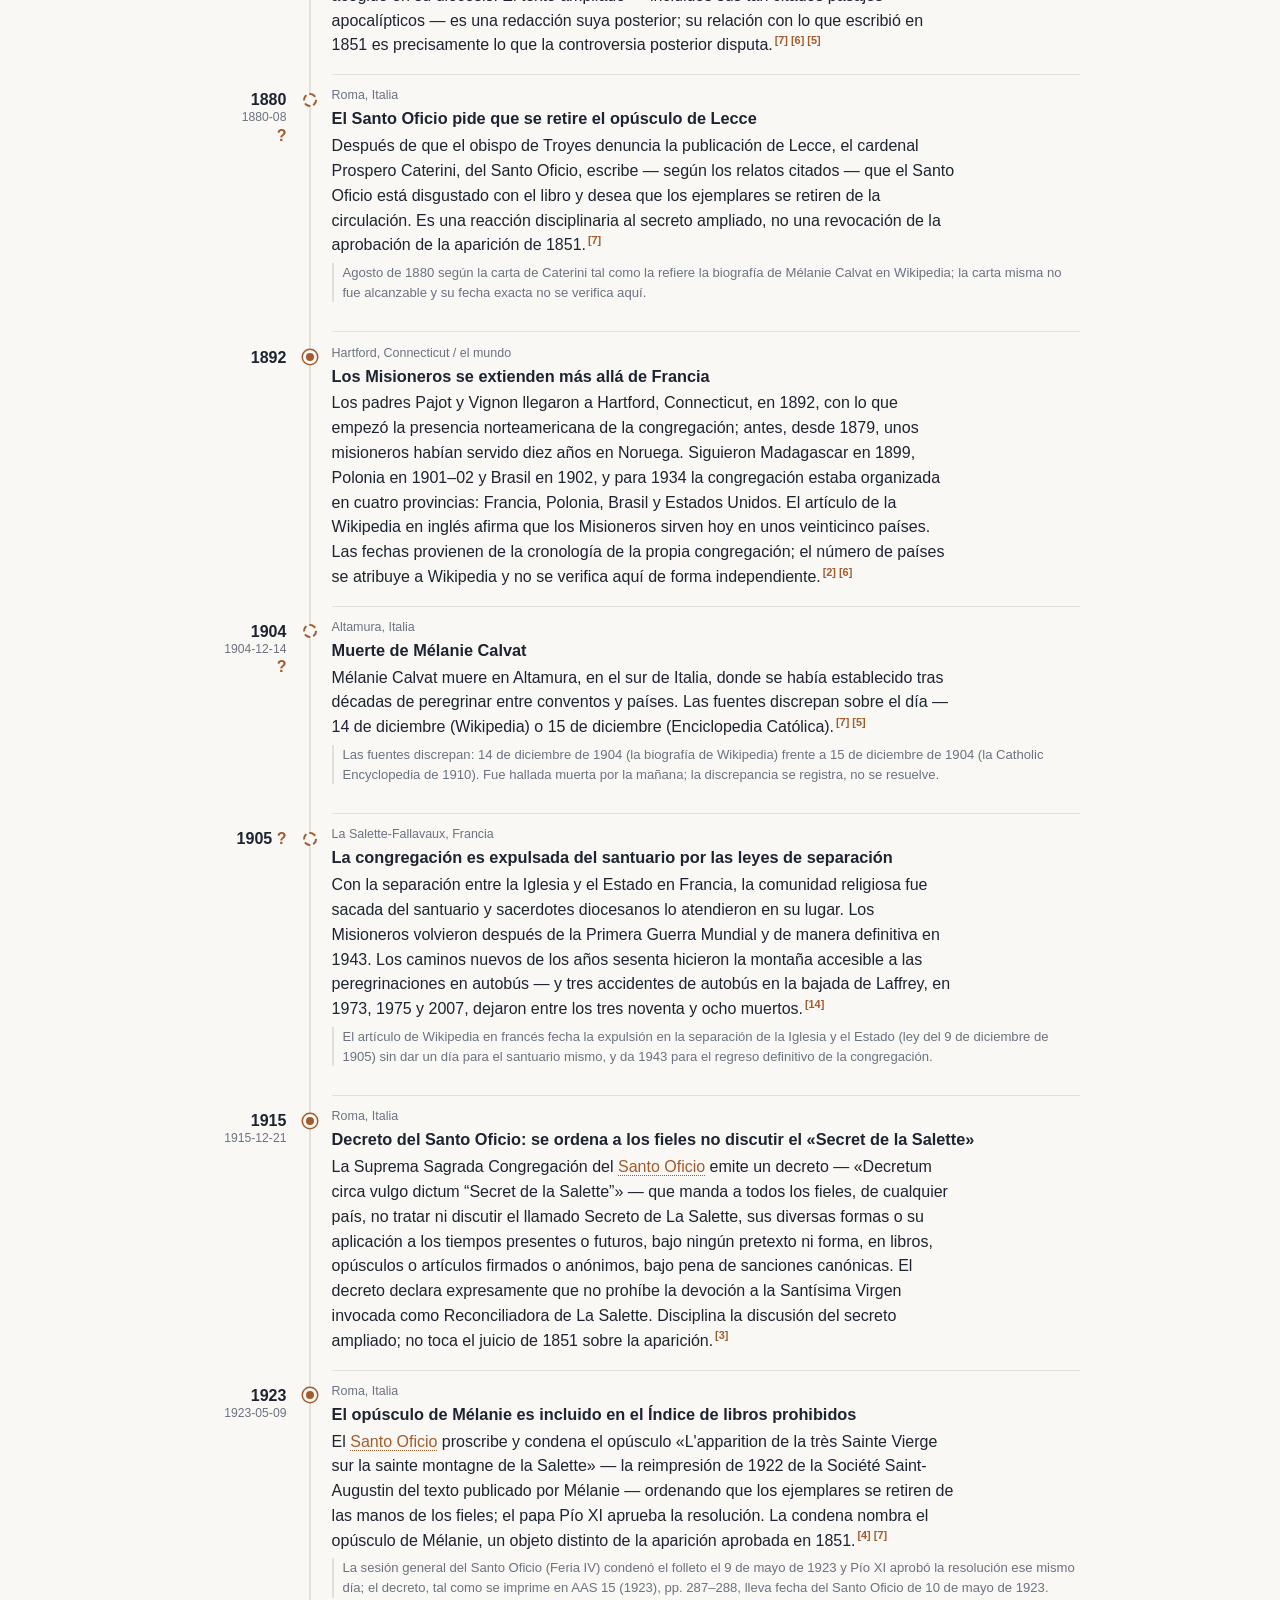
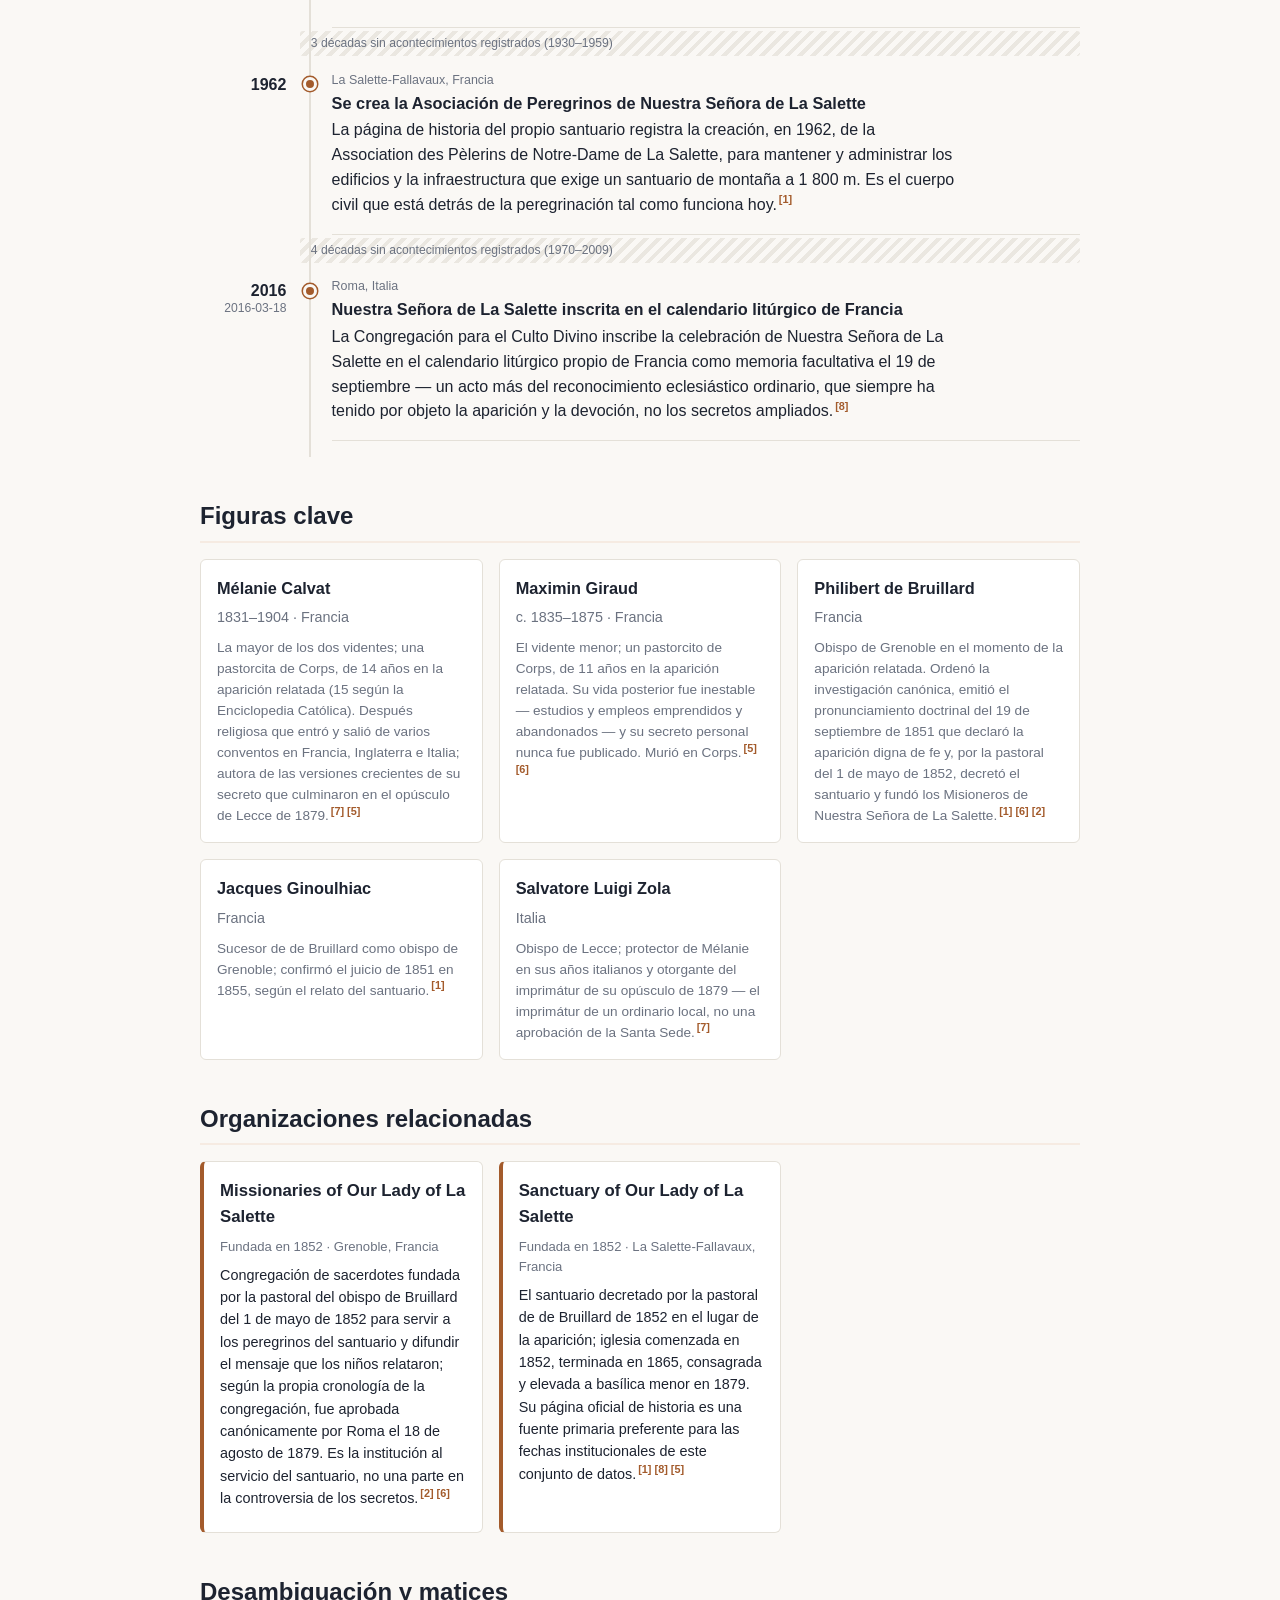
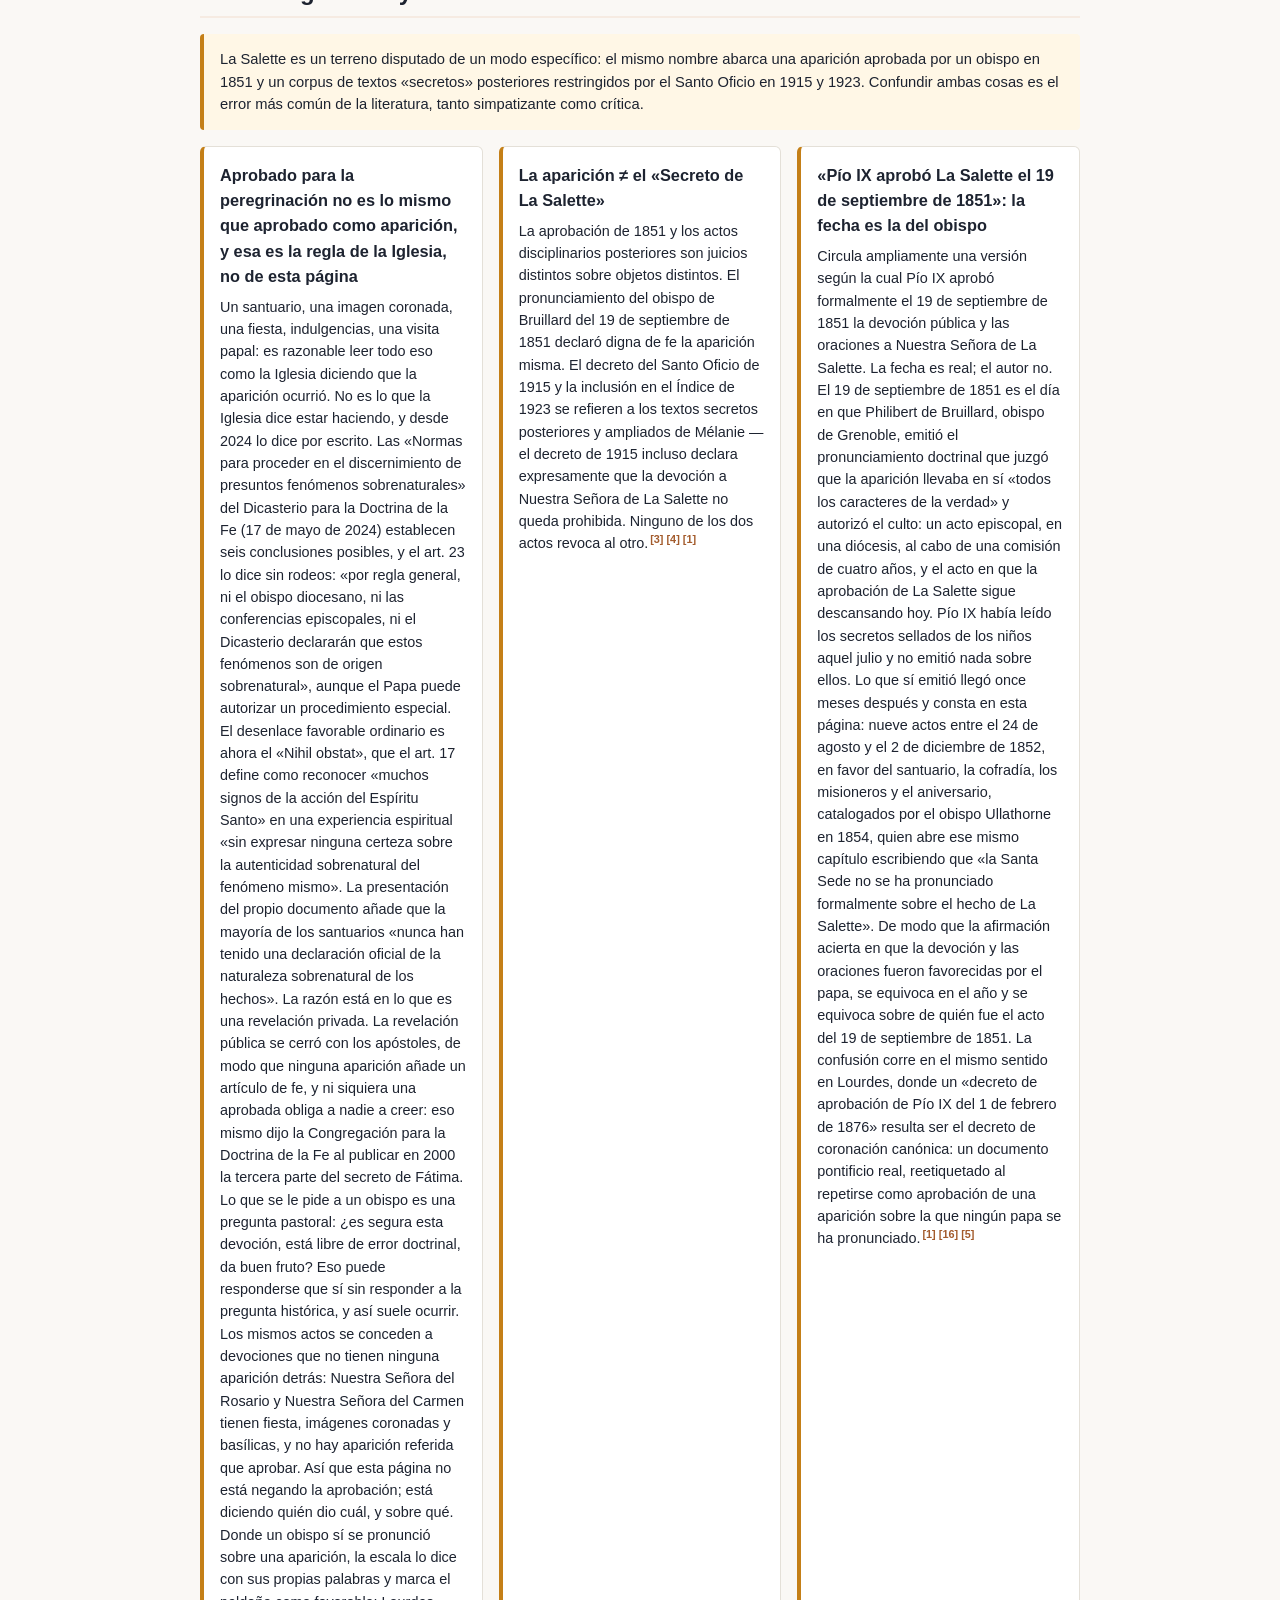
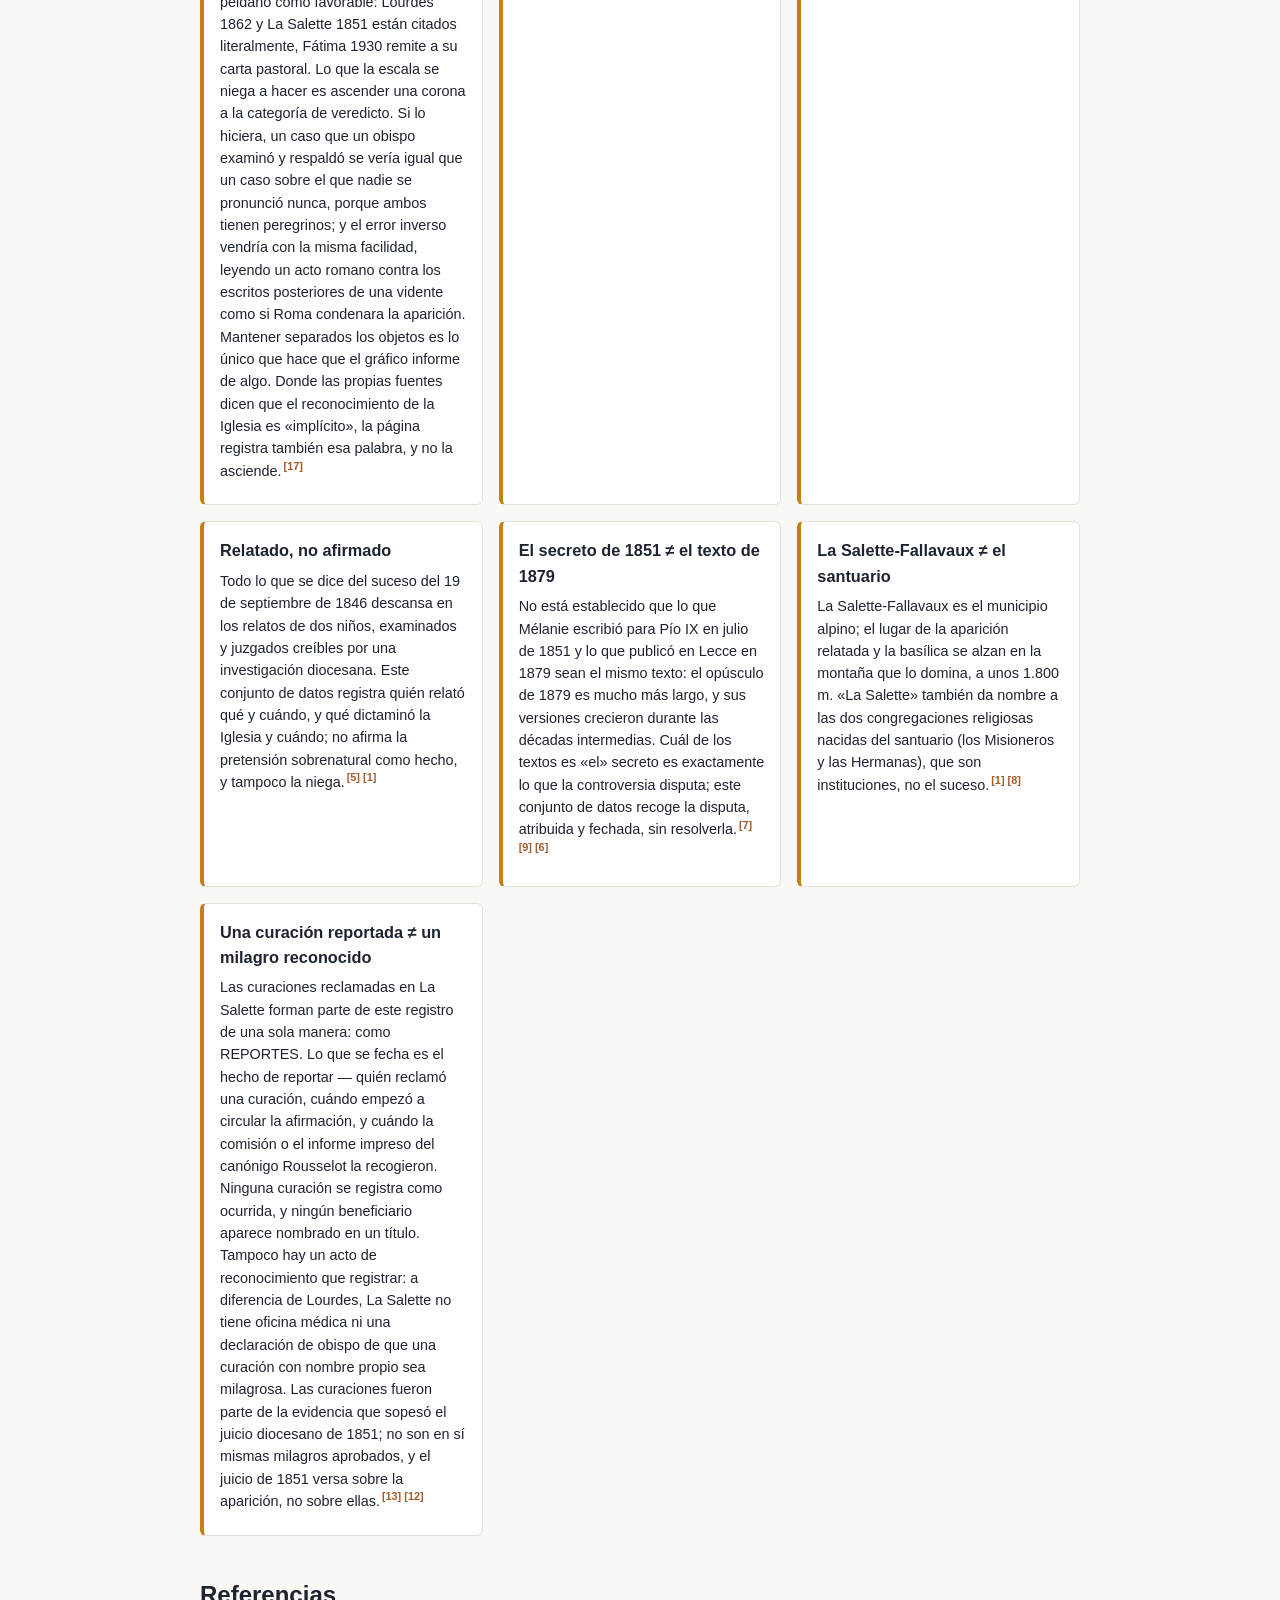
==== commit e65172c7: "River ribbon: print each axis year once (core#116) Port of the template fix: axis marks are deduplic" ====
--- a/docs/es/index.html
+++ b/docs/es/index.html
@@ -253,7 +253,7 @@
         <svg class="rv-ribbon" viewBox="-4 0 1008 29" preserveAspectRatio="xMinYMid meet" role="img" aria-label="Vista general de los 29 acontecimientos; los grandes vacíos del registro se dibujan como cortes">
           <rect class="rv-row" x="0" y="2" width="1000" height="9"/><rect class="rv-brk" x="825.1" y="2" width="4" height="9"><title>3 décadas sin acontecimientos registrados (1930–1959)</title></rect><rect class="rv-brk" x="915.5" y="2" width="4" height="9"><title>4 décadas sin acontecimientos registrados (1970–2009)</title></rect>
           <line class="rv-tick rv-l0" data-i="0" x1="48.4" x2="48.4" y1="3.5" y2="9.5"/><line class="rv-tick rv-l0" data-i="1" x1="197.3" x2="197.3" y1="3.5" y2="9.5"/><line class="rv-tick rv-l0" data-i="2" x1="197.3" x2="197.3" y1="3.5" y2="9.5"/><line class="rv-tick rv-l0 rv-u" data-i="3" x1="197.3" x2="197.3" y1="3.5" y2="9.5"/><line class="rv-tick rv-l0 rv-u" data-i="4" x1="197.3" x2="197.3" y1="3.5" y2="9.5"/><line class="rv-tick rv-l0 rv-u" data-i="5" x1="204.8" x2="204.8" y1="3.5" y2="9.5"/><line class="rv-tick rv-l0" data-i="6" x1="204.8" x2="204.8" y1="3.5" y2="9.5"/><line class="rv-tick rv-l0 rv-u" data-i="7" x1="204.8" x2="204.8" y1="3.5" y2="9.5"/><line class="rv-tick rv-l0 rv-u" data-i="8" x1="212.2" x2="212.2" y1="3.5" y2="9.5"/><line class="rv-tick rv-l0" data-i="9" x1="234.6" x2="234.6" y1="3.5" y2="9.5"/><line class="rv-tick rv-l0" data-i="10" x1="234.6" x2="234.6" y1="3.5" y2="9.5"/><line class="rv-tick rv-l0" data-i="11" x1="242" x2="242" y1="3.5" y2="9.5"/><line class="rv-tick rv-l0" data-i="12" x1="242" x2="242" y1="3.5" y2="9.5"/><line class="rv-tick rv-l0 rv-u" data-i="13" x1="242" x2="242" y1="3.5" y2="9.5"/><line class="rv-tick rv-l0 rv-u" data-i="14" x1="242" x2="242" y1="3.5" y2="9.5"/><line class="rv-tick rv-l0 rv-u" data-i="15" x1="264.4" x2="264.4" y1="3.5" y2="9.5"/><line class="rv-tick rv-l0" data-i="16" x1="286.7" x2="286.7" y1="3.5" y2="9.5"/><line class="rv-tick rv-l0" data-i="17" x1="413.3" x2="413.3" y1="3.5" y2="9.5"/><line class="rv-tick rv-l0" data-i="18" x1="443.1" x2="443.1" y1="3.5" y2="9.5"/><line class="rv-tick rv-l0 rv-u" data-i="19" x1="443.1" x2="443.1" y1="3.5" y2="9.5"/><line class="rv-tick rv-l0" data-i="20" x1="443.1" x2="443.1" y1="3.5" y2="9.5"/><line class="rv-tick rv-l0 rv-u" data-i="21" x1="450.5" x2="450.5" y1="3.5" y2="9.5"/><line class="rv-tick rv-l0" data-i="22" x1="539.8" x2="539.8" y1="3.5" y2="9.5"/><line class="rv-tick rv-l0 rv-u" data-i="23" x1="629.2" x2="629.2" y1="3.5" y2="9.5"/><line class="rv-tick rv-l0 rv-u" data-i="24" x1="636.7" x2="636.7" y1="3.5" y2="9.5"/><line class="rv-tick rv-l0" data-i="25" x1="711.2" x2="711.2" y1="3.5" y2="9.5"/><line class="rv-tick rv-l0" data-i="26" x1="770.7" x2="770.7" y1="3.5" y2="9.5"/><line class="rv-tick rv-l0" data-i="27" x1="853.7" x2="853.7" y1="3.5" y2="9.5"/><line class="rv-tick rv-l0" data-i="28" x1="973.9" x2="973.9" y1="3.5" y2="9.5"/>
-          <text class="rv-axis" x="0" y="26" text-anchor="start">1826</text><text class="rv-axis" x="819.1" y="26" text-anchor="end">1923</text><text class="rv-axis" x="835.1" y="26" text-anchor="start">1962</text><text class="rv-axis" x="909.5" y="26" text-anchor="end">1962</text><text class="rv-axis" x="925.5" y="26" text-anchor="start">2016</text><text class="rv-axis" x="1000" y="26" text-anchor="end">2016</text><rect class="rv-win" x="0" y="0" width="0" height="13"/>
+          <text class="rv-axis" x="0" y="26" text-anchor="start">1826</text><text class="rv-axis" x="819.1" y="26" text-anchor="end">1923</text><text class="rv-axis" x="835.1" y="26" text-anchor="start">1962</text><text class="rv-axis" x="925.5" y="26" text-anchor="start">2016</text><rect class="rv-win" x="0" y="0" width="0" height="13"/>
         </svg>
       </div>
       <ol class="rv-list" style="--lanes:1">
--- a/docs/styles.css
+++ b/docs/styles.css
@@ -636,3 +636,57 @@
   .rv-e[hidden] { display: grid; }
   .rv-card { animation: none; }
 }
+
+/* ---------------------------------------------------------------------------
+   Dark mode (core#113): follows the reader's system setting; the light page
+   is untouched. A self-contained block, appended last, so it layers over any
+   site's copy of the stylesheet: it redefines the base tokens and restates
+   only the rules that hard-code a light colour. The site accent is a dark
+   hue, so wherever it is TEXT it is lifted to --accent-hi; where it is a fill
+   it stays the accent. Screen only: print keeps the light page.
+   --------------------------------------------------------------------------- */
+@media screen and (prefers-color-scheme: dark) {
+  :root {
+    color-scheme: dark;
+    --bg: #121418; --surface: #1a1d23; --ink: #e4e6ea; --muted: #9ba2ae; --line: #2d313a;
+    --accent-hi: color-mix(in srgb, var(--accent) 45%, #ffffff);
+    --accent-soft: color-mix(in srgb, var(--accent) 26%, #1a1d23);
+    --accent-dark: var(--accent-hi);
+    --card: var(--surface);
+  }
+  .site-header { background: linear-gradient(135deg, color-mix(in srgb, var(--accent) 45%, #000000), var(--accent)); }
+  .site-nav { background: #0d0f13; box-shadow: 0 1px 0 var(--line); }
+  a { color: var(--accent-hi); }
+  .site-nav a { color: #e8e6e1; }
+  .facts dt, .flag, .related-link a, sup.cite a, ol.references a, .archive-link:hover,
+  .lang-switch a:hover, .lang-switch .lang-current, .party-link a { color: var(--accent-hi); }
+  .glossary-link { color: var(--accent-hi); border-bottom-color: var(--accent-hi); }
+  .notice-attribution { background: #2a2416; }
+  .i18n-disclaimer { background: #2a2416; border-bottom-color: #4a3d1f; color: #e3cf8f; }
+  table.meetings thead th { background: #0d0f13; }
+  table.meetings tbody tr:nth-child(even) { background: #16191e; }
+  .site-footer code { background: #262a31; }
+  .lineage-branch.lineage-separate { background: #211d14; }
+  .lineage-separate .tree-status { color: #e7c58a; background: #3a2f18; }
+  .tree-edge-label { background: #23262d; }
+  .nc-track { background: #262a31; }
+  .latam-bg { fill: #2a2e36; stroke: #121418; }
+  .latam-c { fill: #353a44; stroke: #121418; }
+  .latam-c.map-t1, .atlas-swatch.map-t1 { fill: color-mix(in srgb, var(--accent) 70%, #2a2e36); background: color-mix(in srgb, var(--accent) 70%, #2a2e36); }
+  .latam-c.map-t2, .atlas-swatch.map-t2 { fill: color-mix(in srgb, var(--accent) 45%, #2a2e36); background: color-mix(in srgb, var(--accent) 45%, #2a2e36); }
+  .latam-c.map-t3, .atlas-swatch.map-t3 { fill: color-mix(in srgb, var(--accent) 25%, #2a2e36); background: color-mix(in srgb, var(--accent) 25%, #2a2e36); }
+  .atlas-swatch { background: #353a44; }
+  .sw-has-unverified { background-image: repeating-linear-gradient(45deg, rgba(18,20,24,.55) 0 3px, transparent 3px 6px); }
+  .al-tab[aria-selected="true"] { color: #121418; }
+  .al-favourable .al-node-status, .al-favourable .al-status { color: #7fd1a0; }
+  .al-negative .al-node-status, .al-negative .al-status { color: #f0a0ab; }
+  .al-inconclusive .al-node-status, .al-inconclusive .al-status,
+  .al-reported-undocumented .al-node-status, .al-reported-undocumented .al-status { color: #e3c77a; }
+  .al-pending .al-node-status, .al-pending .al-status { color: #8cc8e6; }
+  .al-adjacent .al-node-status, .al-adjacent .al-status { color: #c3a9e8; }
+  .rv-l0 { --c: var(--accent-hi); }
+  .rv-lanes .rv-l0 { --c: #9d93ff; }
+  .rv-l1 { --c: #4fc4b5; } .rv-l2 { --c: #e3a24f; } .rv-l3 { --c: #f07aa8; }
+  .rv-l4 { --c: #6fb4e8; } .rv-l5 { --c: #a8c25a; } .rv-l6 { --c: #d49a7e; } .rv-l7 { --c: #a3adbb; }
+  .rv-win { fill: var(--accent-hi); stroke: var(--accent-hi); }
+}
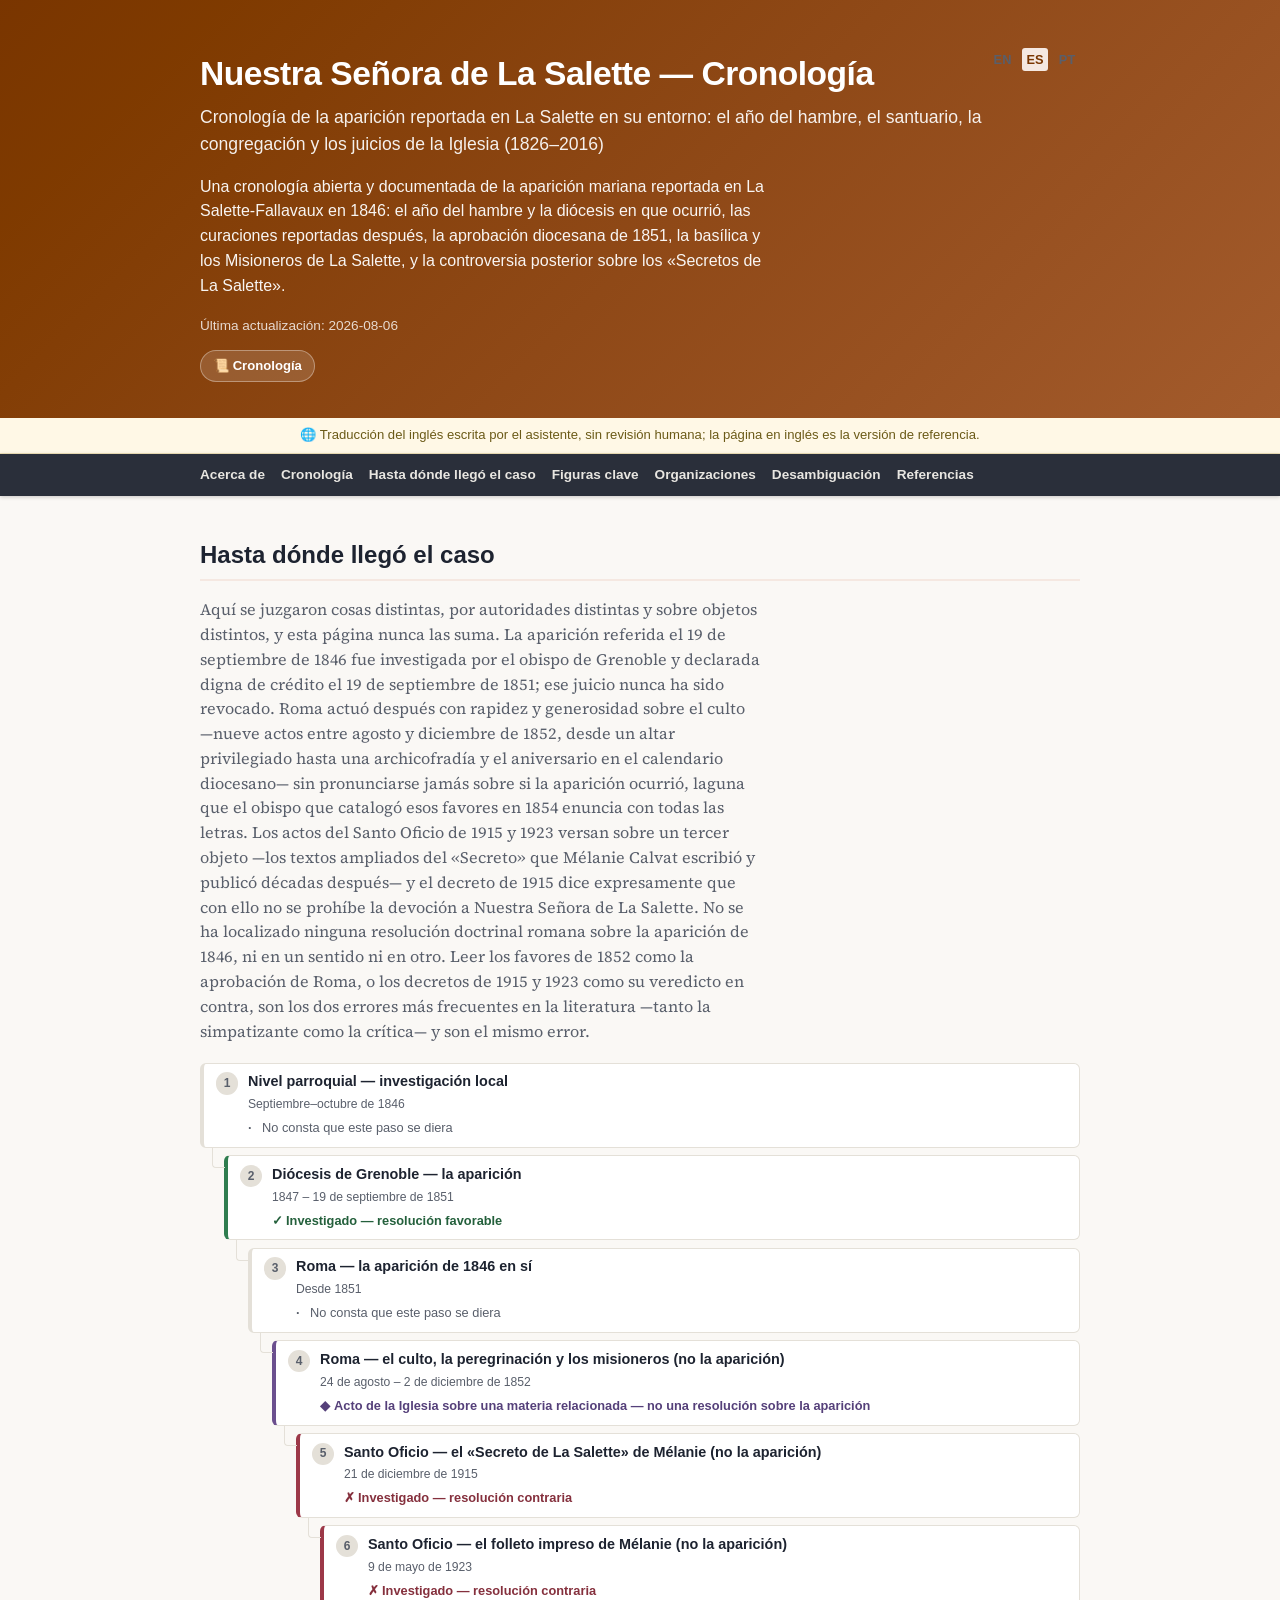
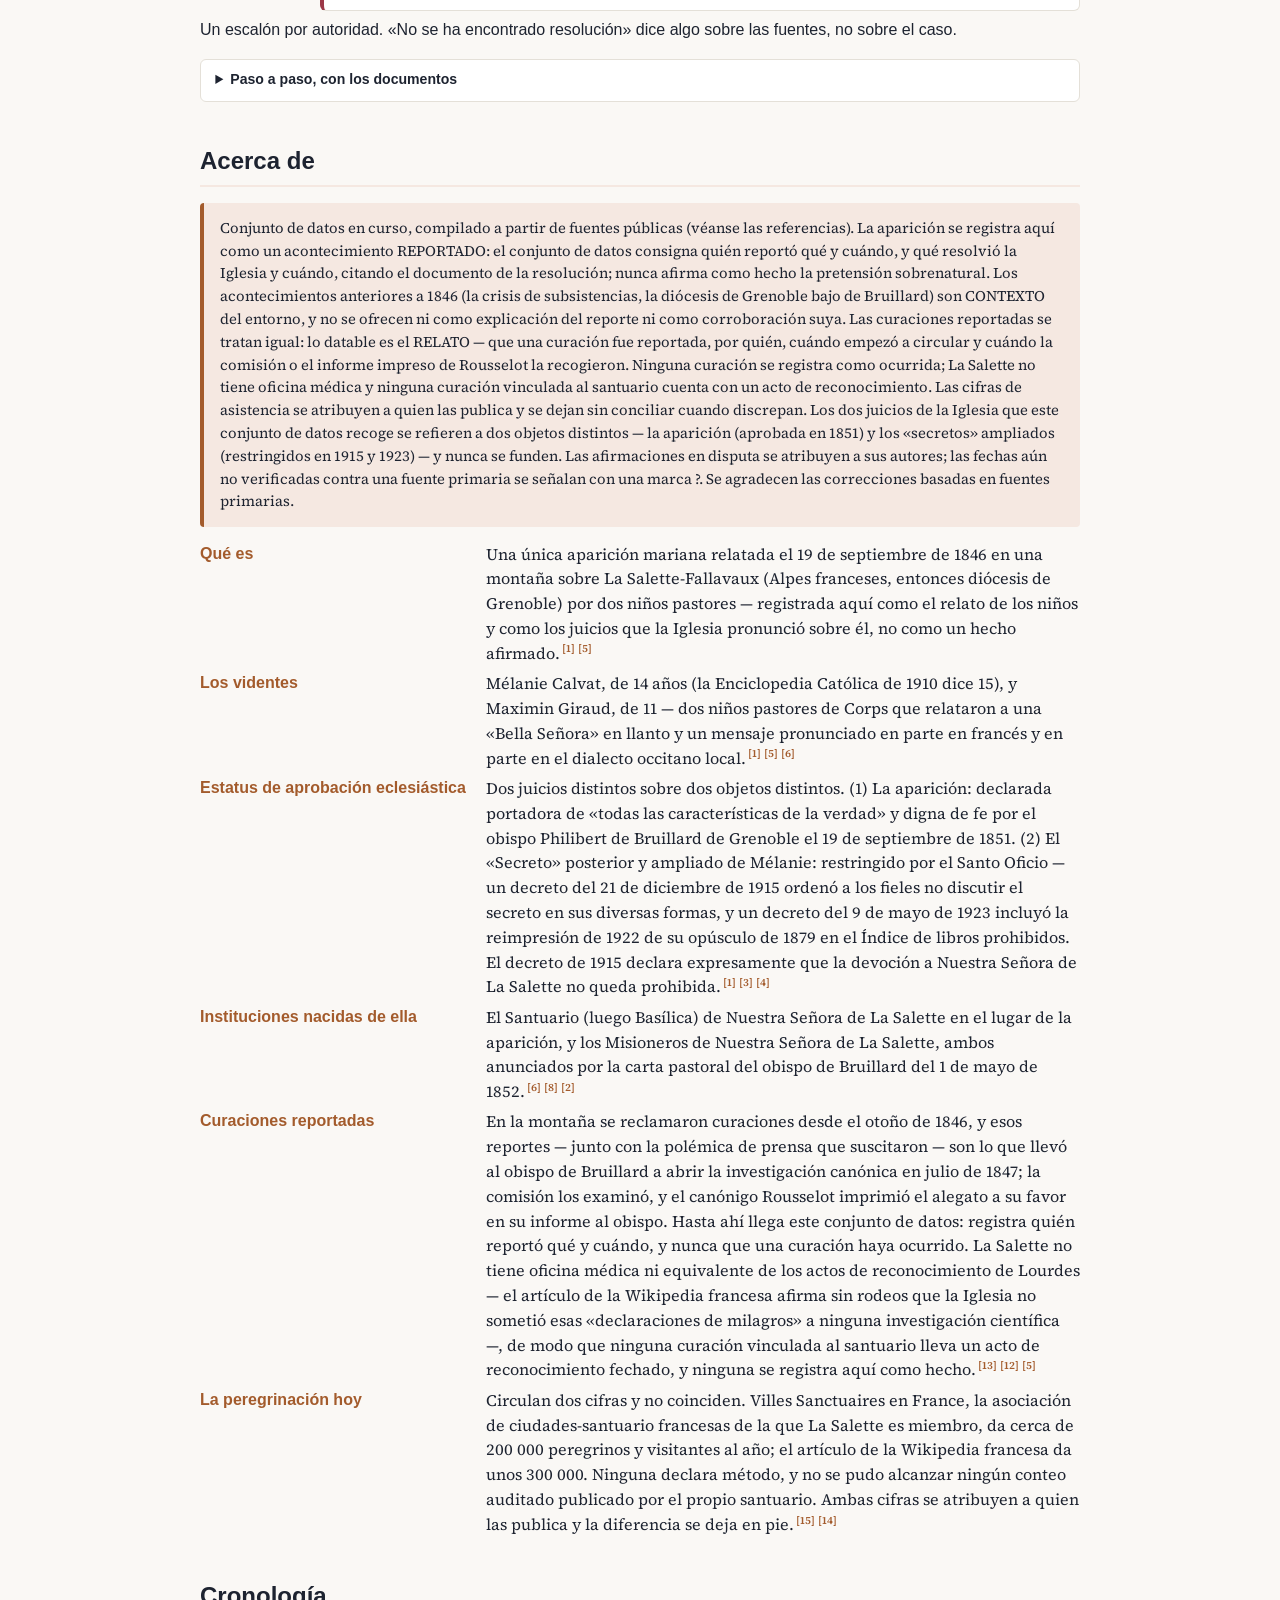
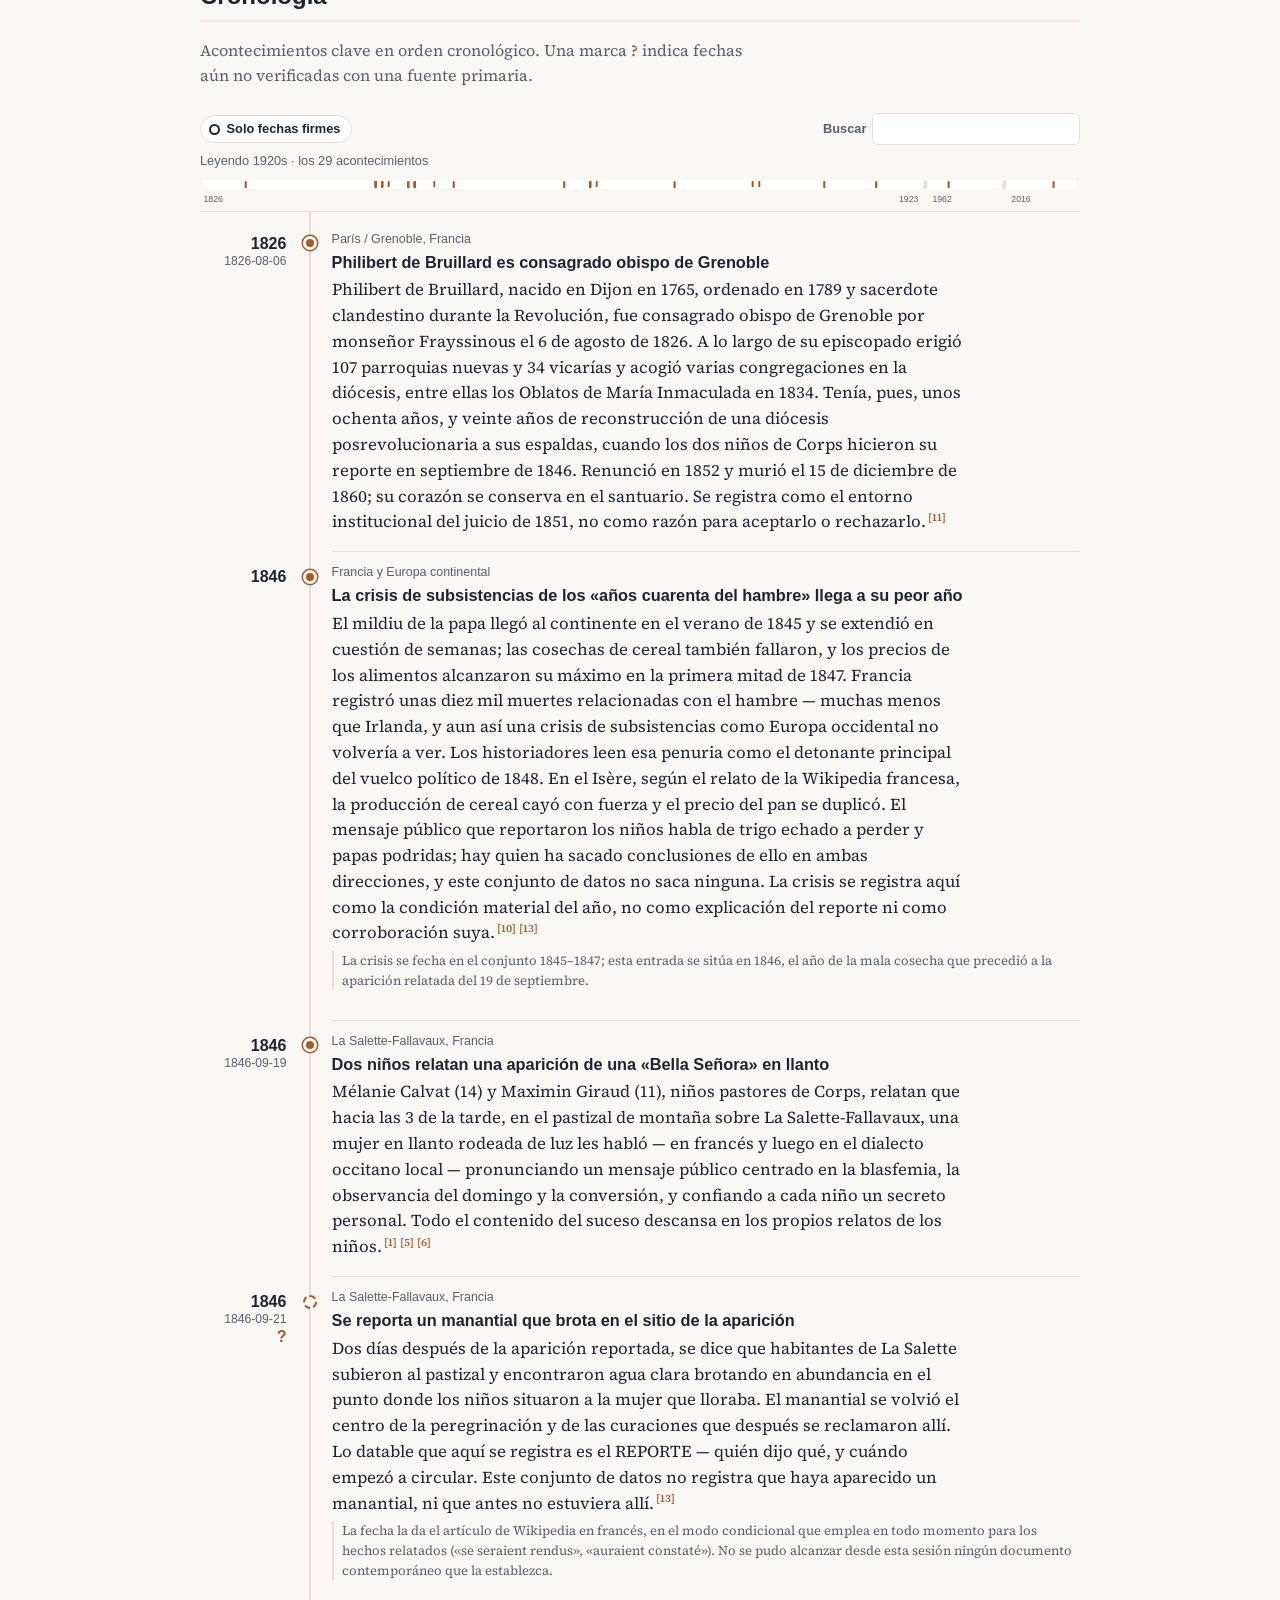
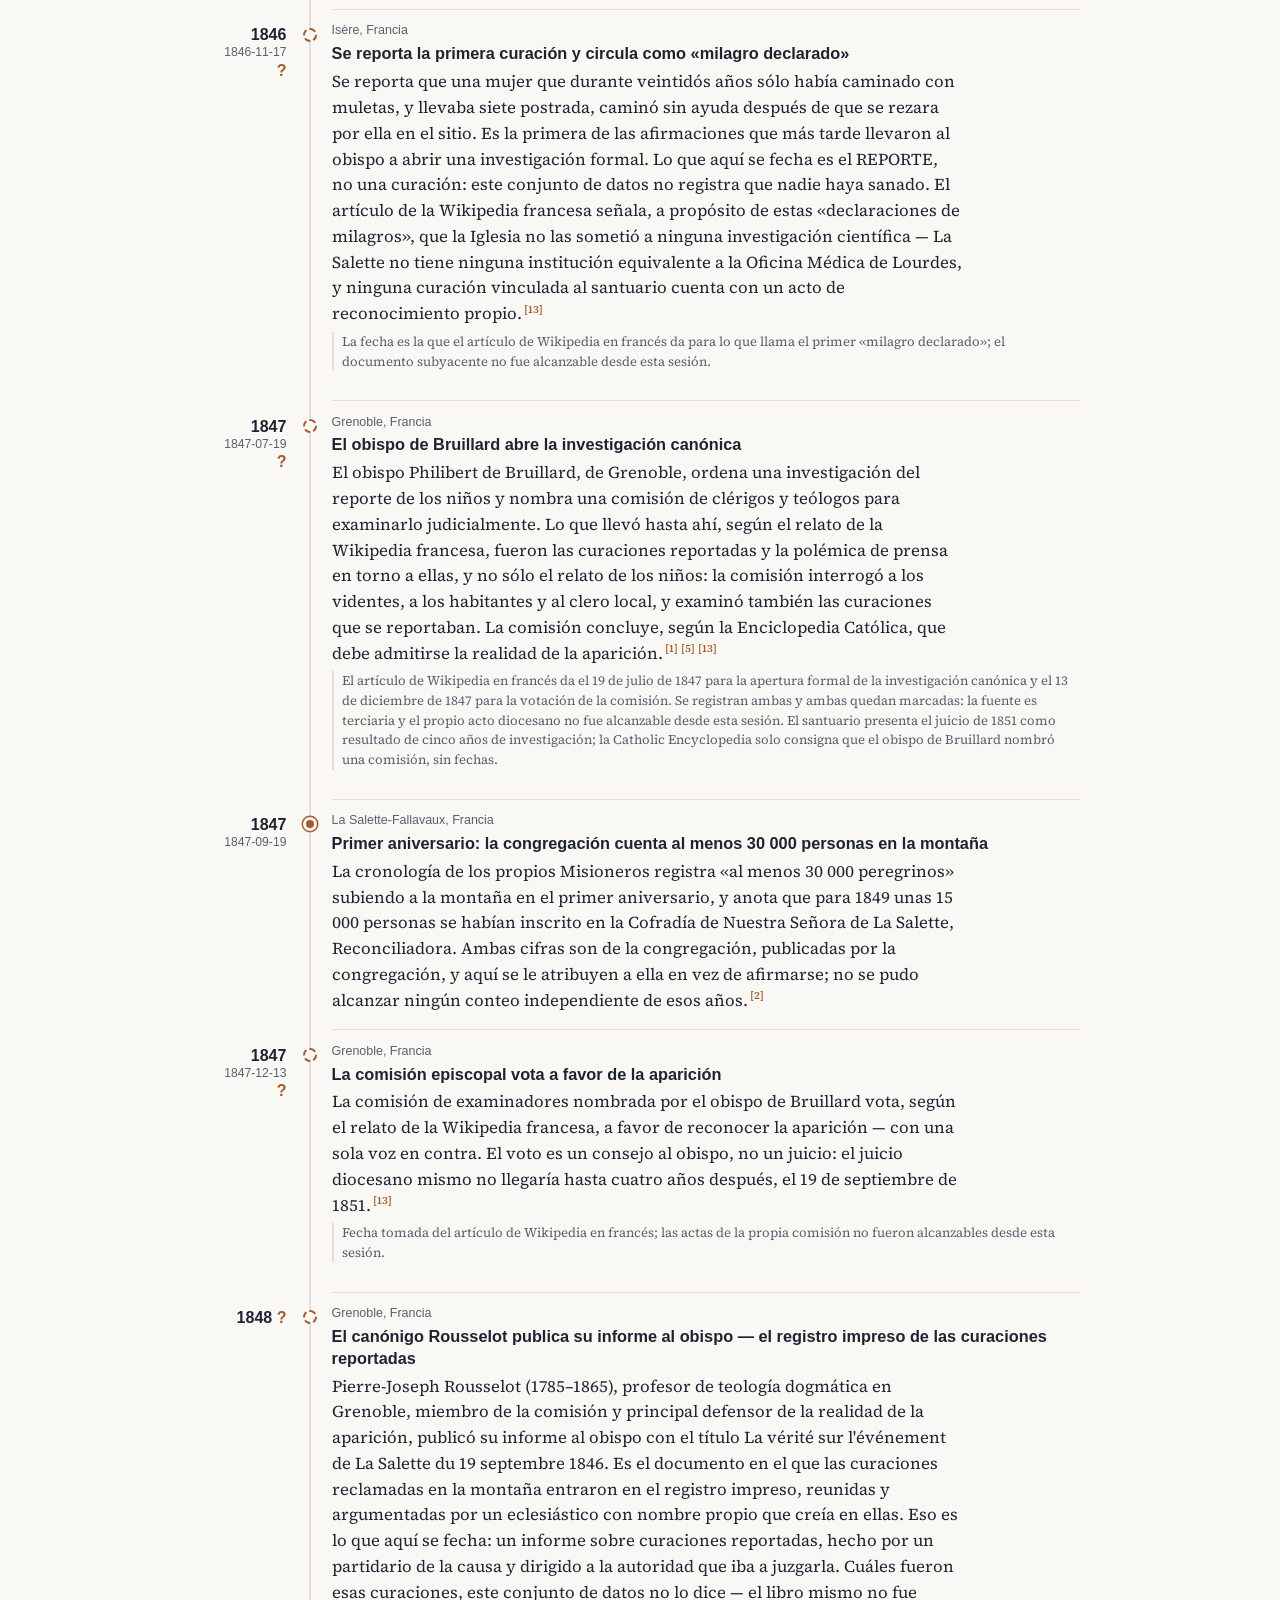
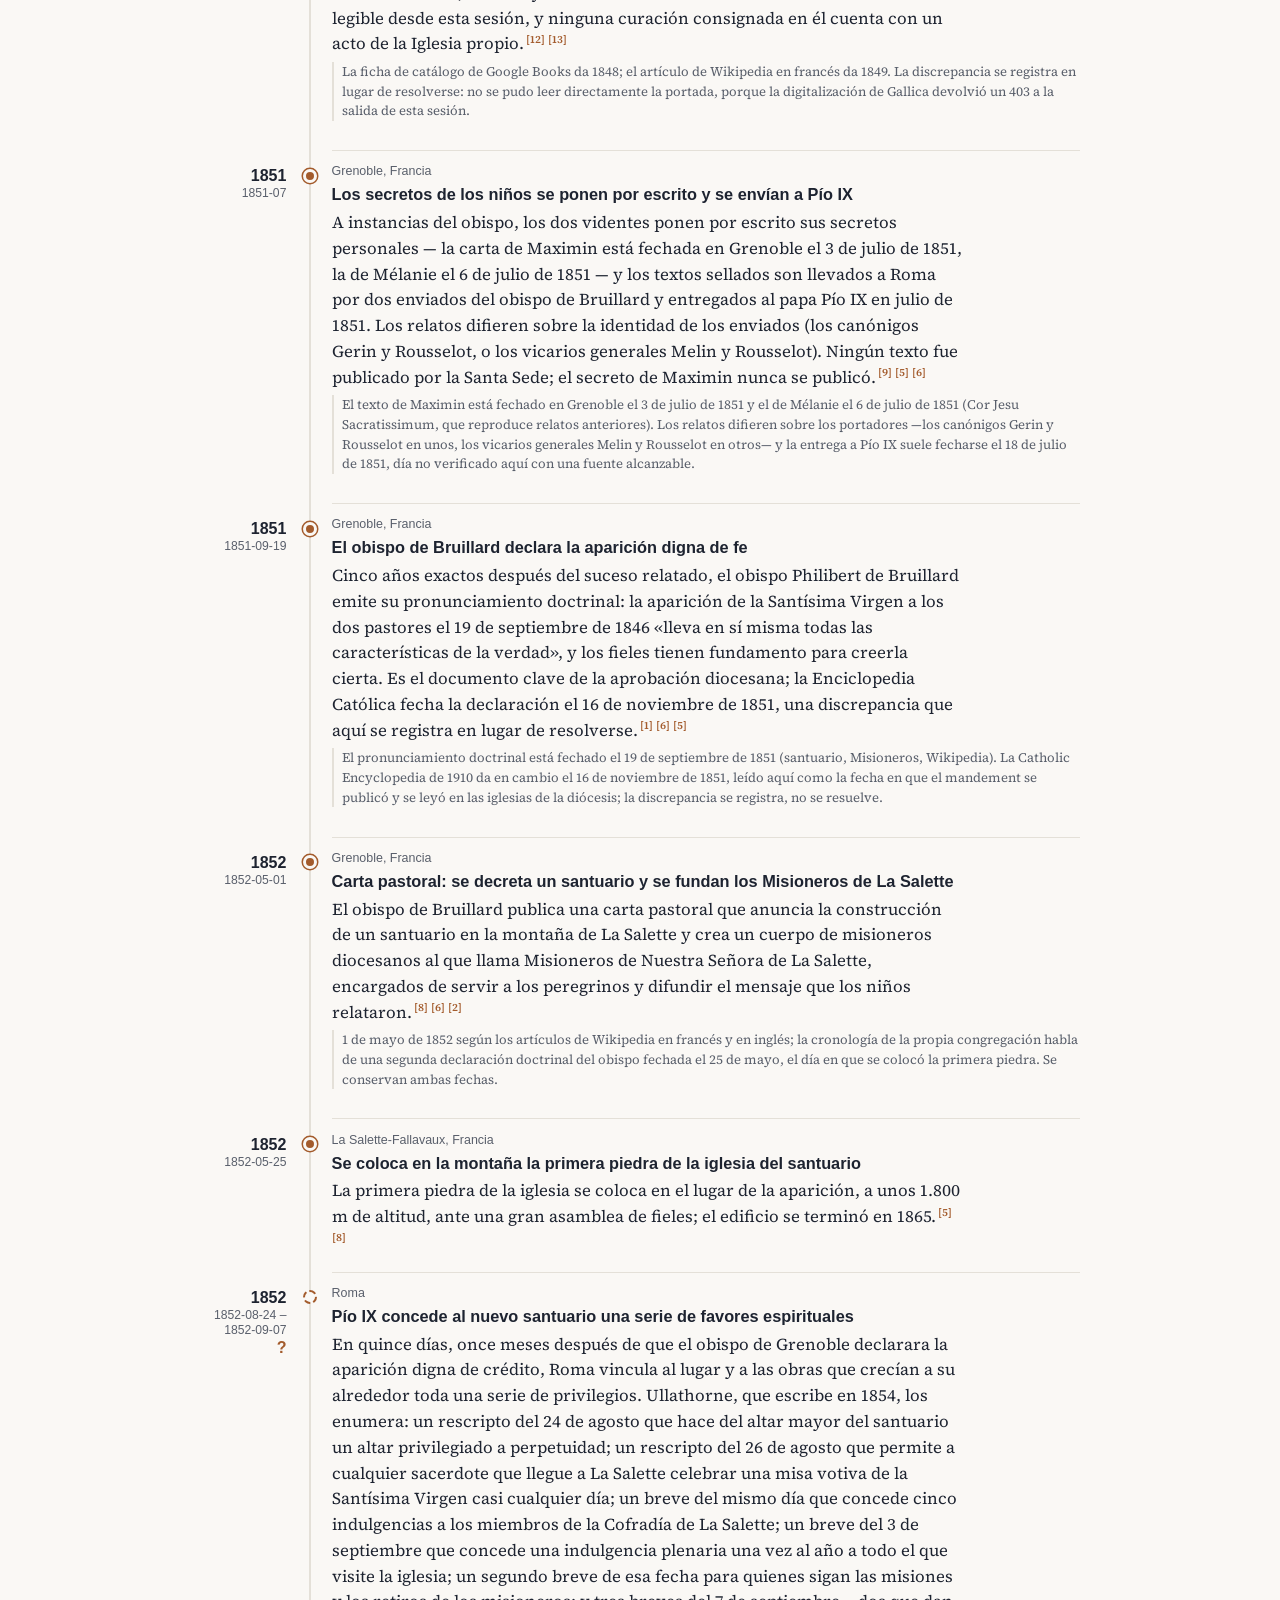
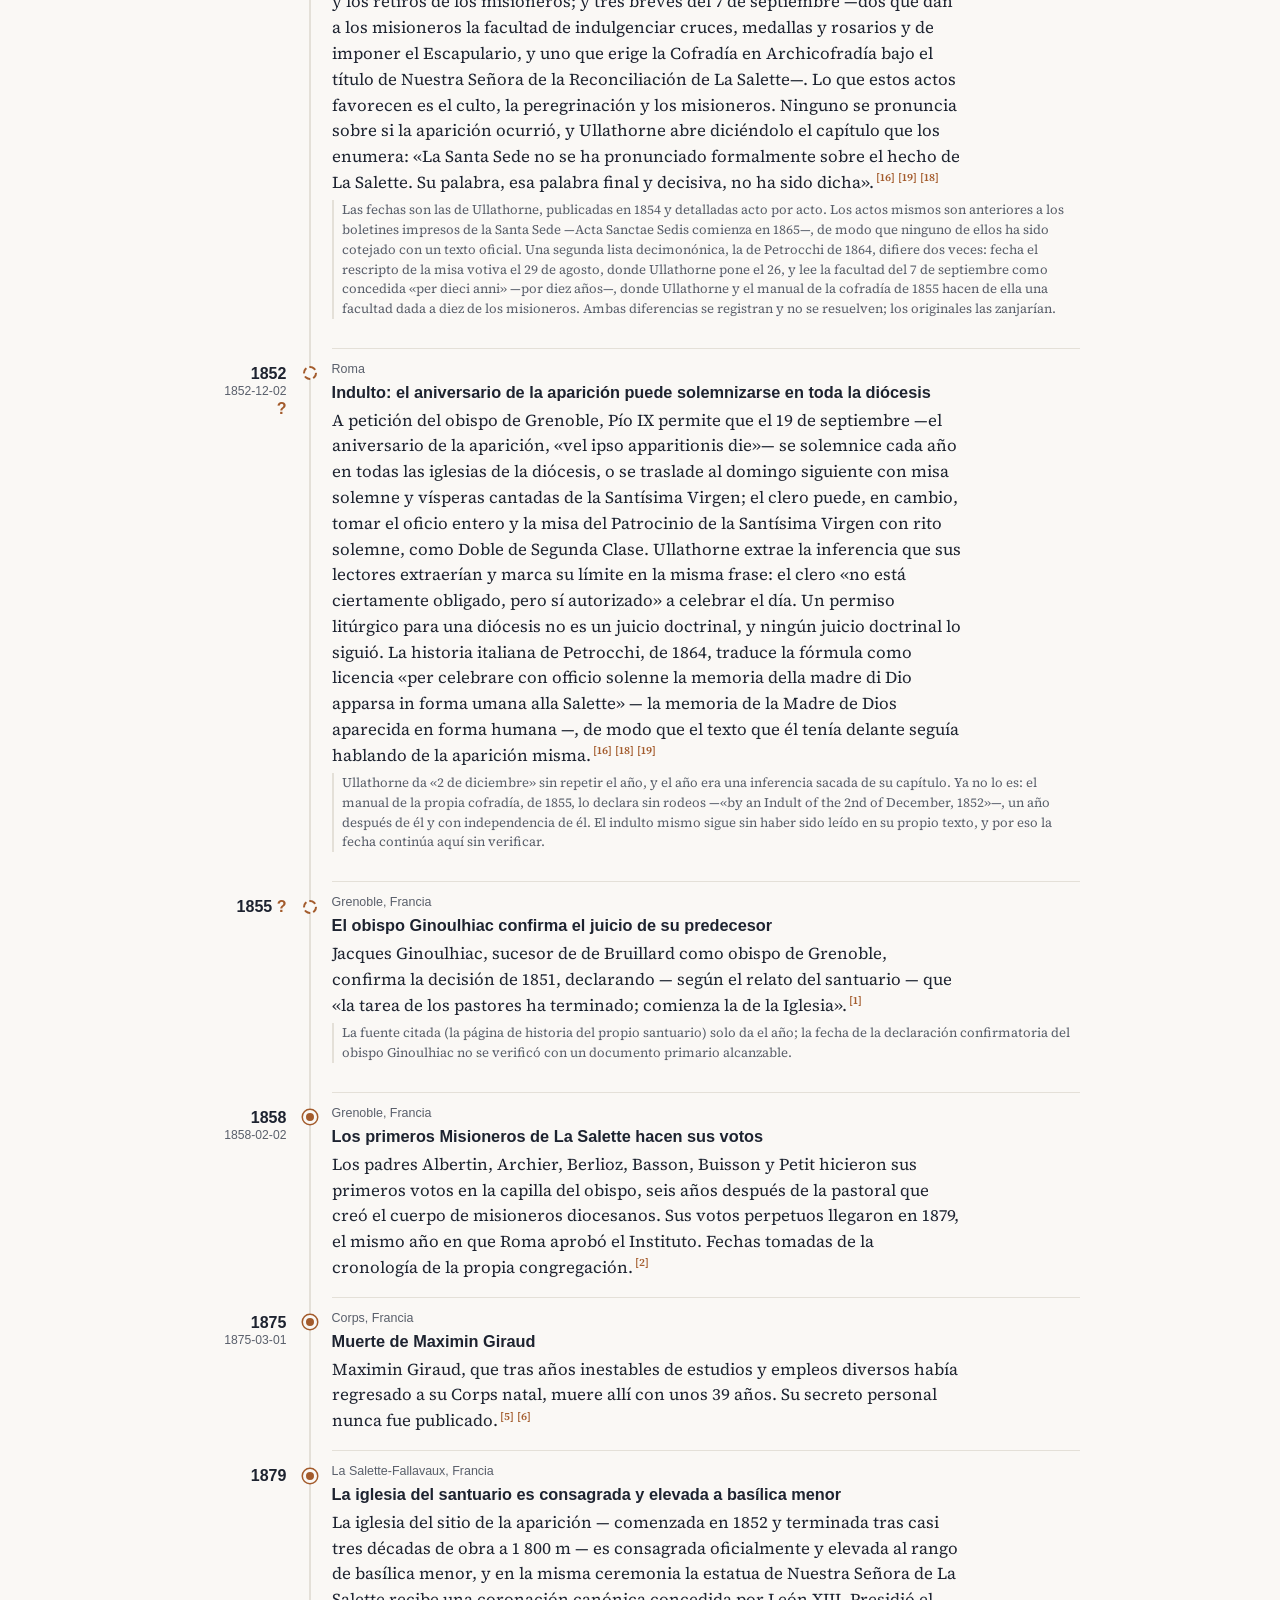
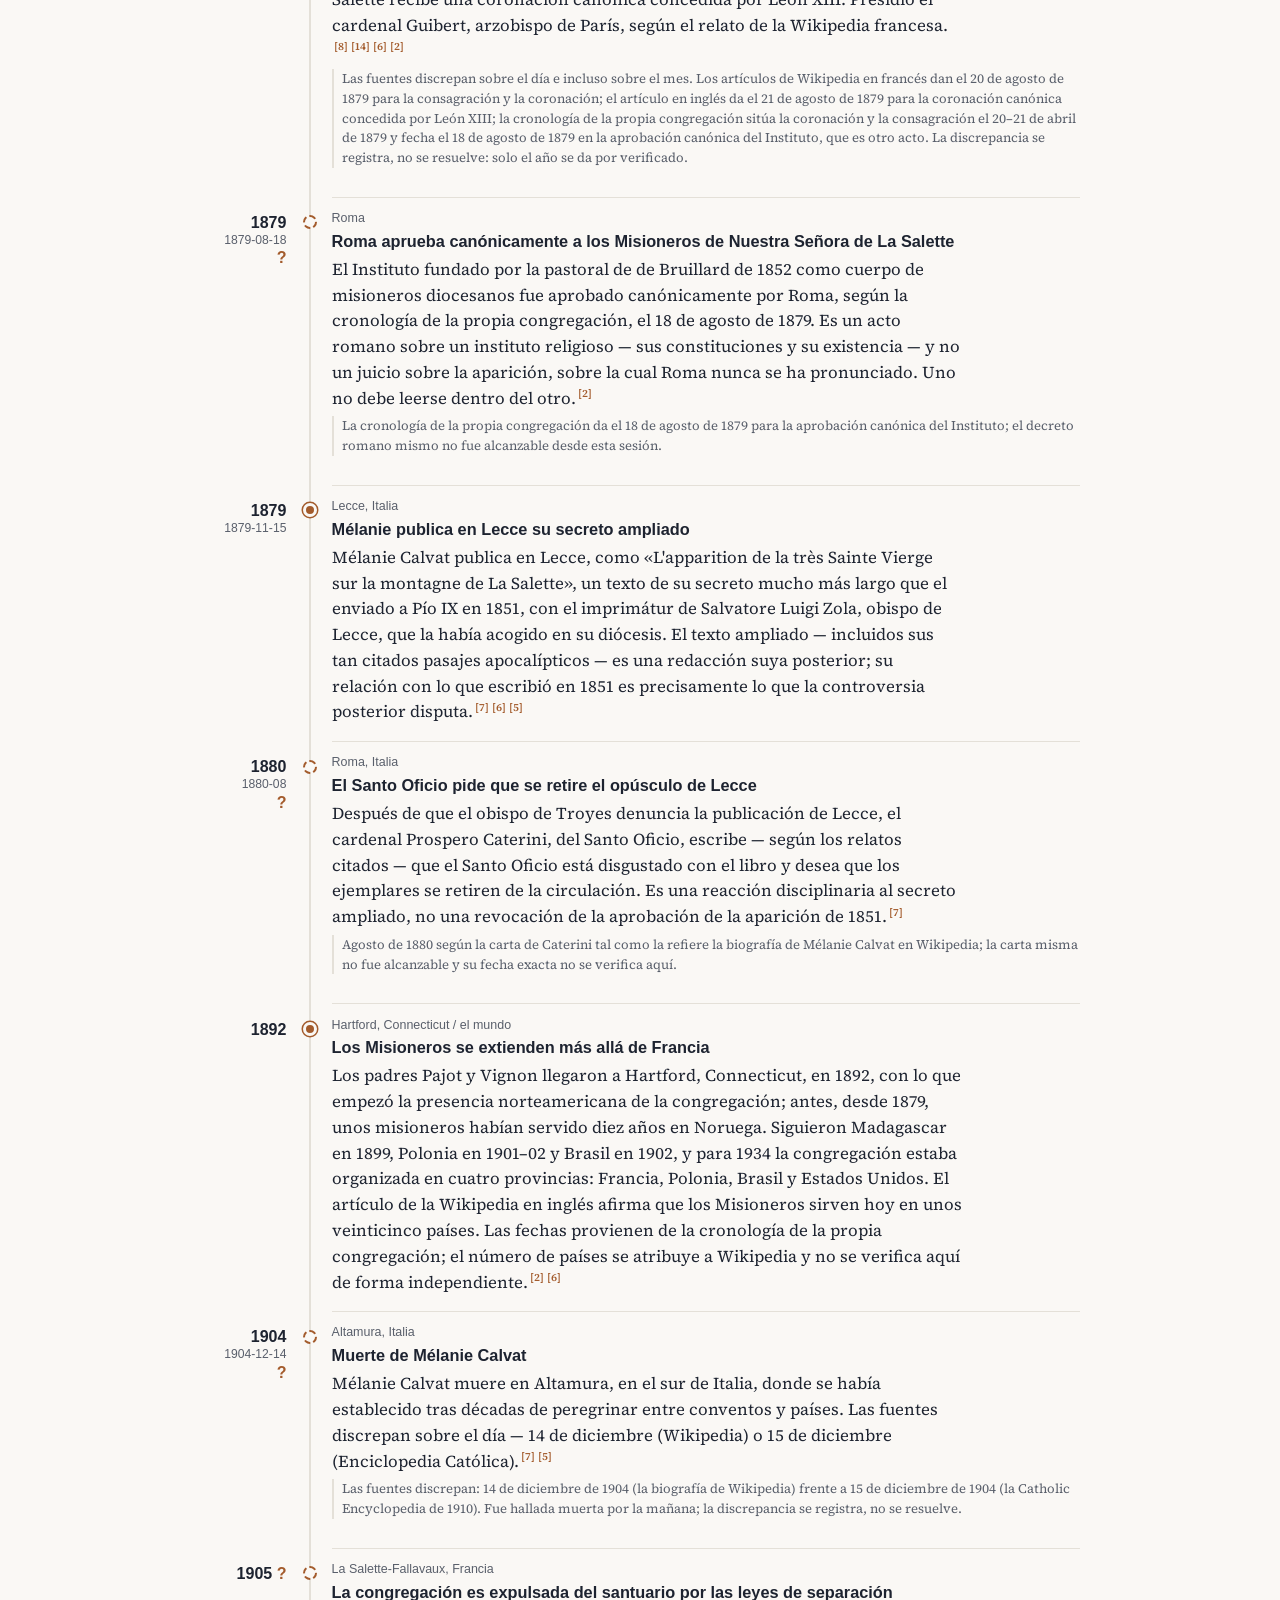
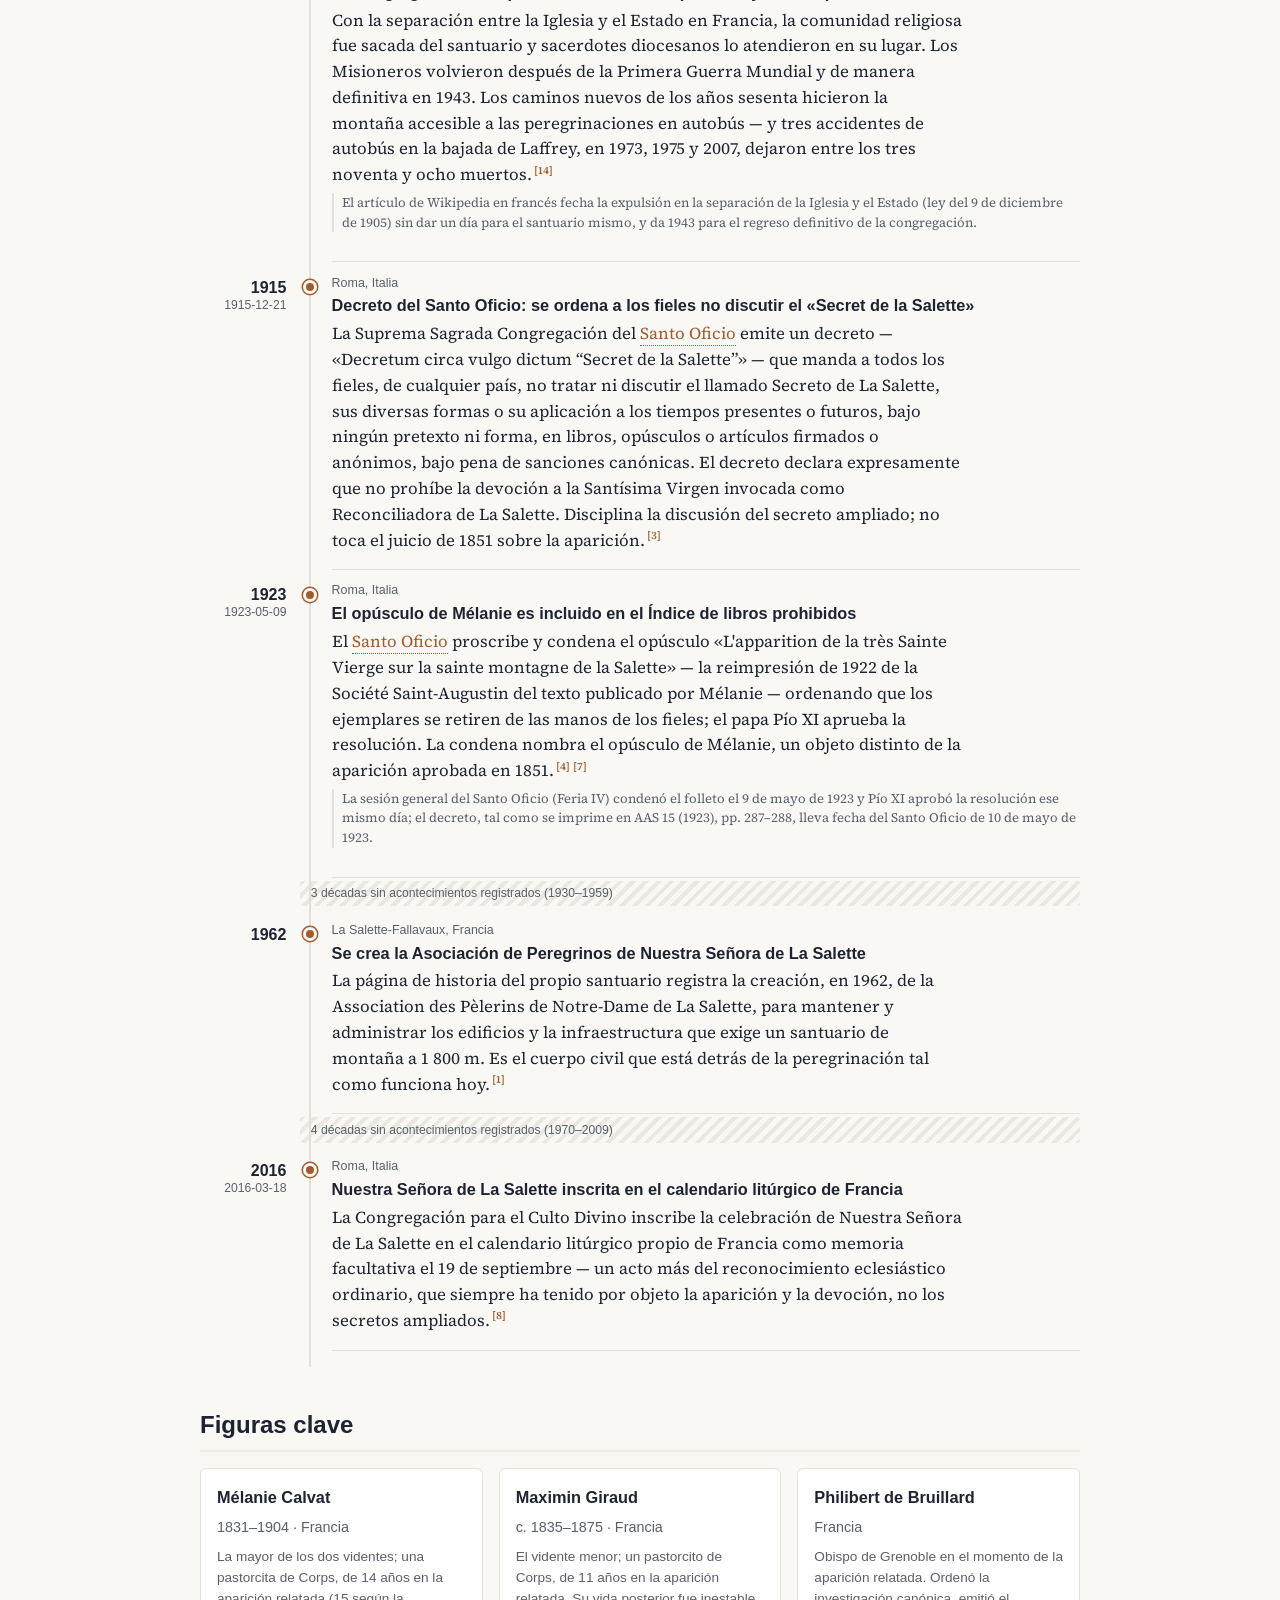
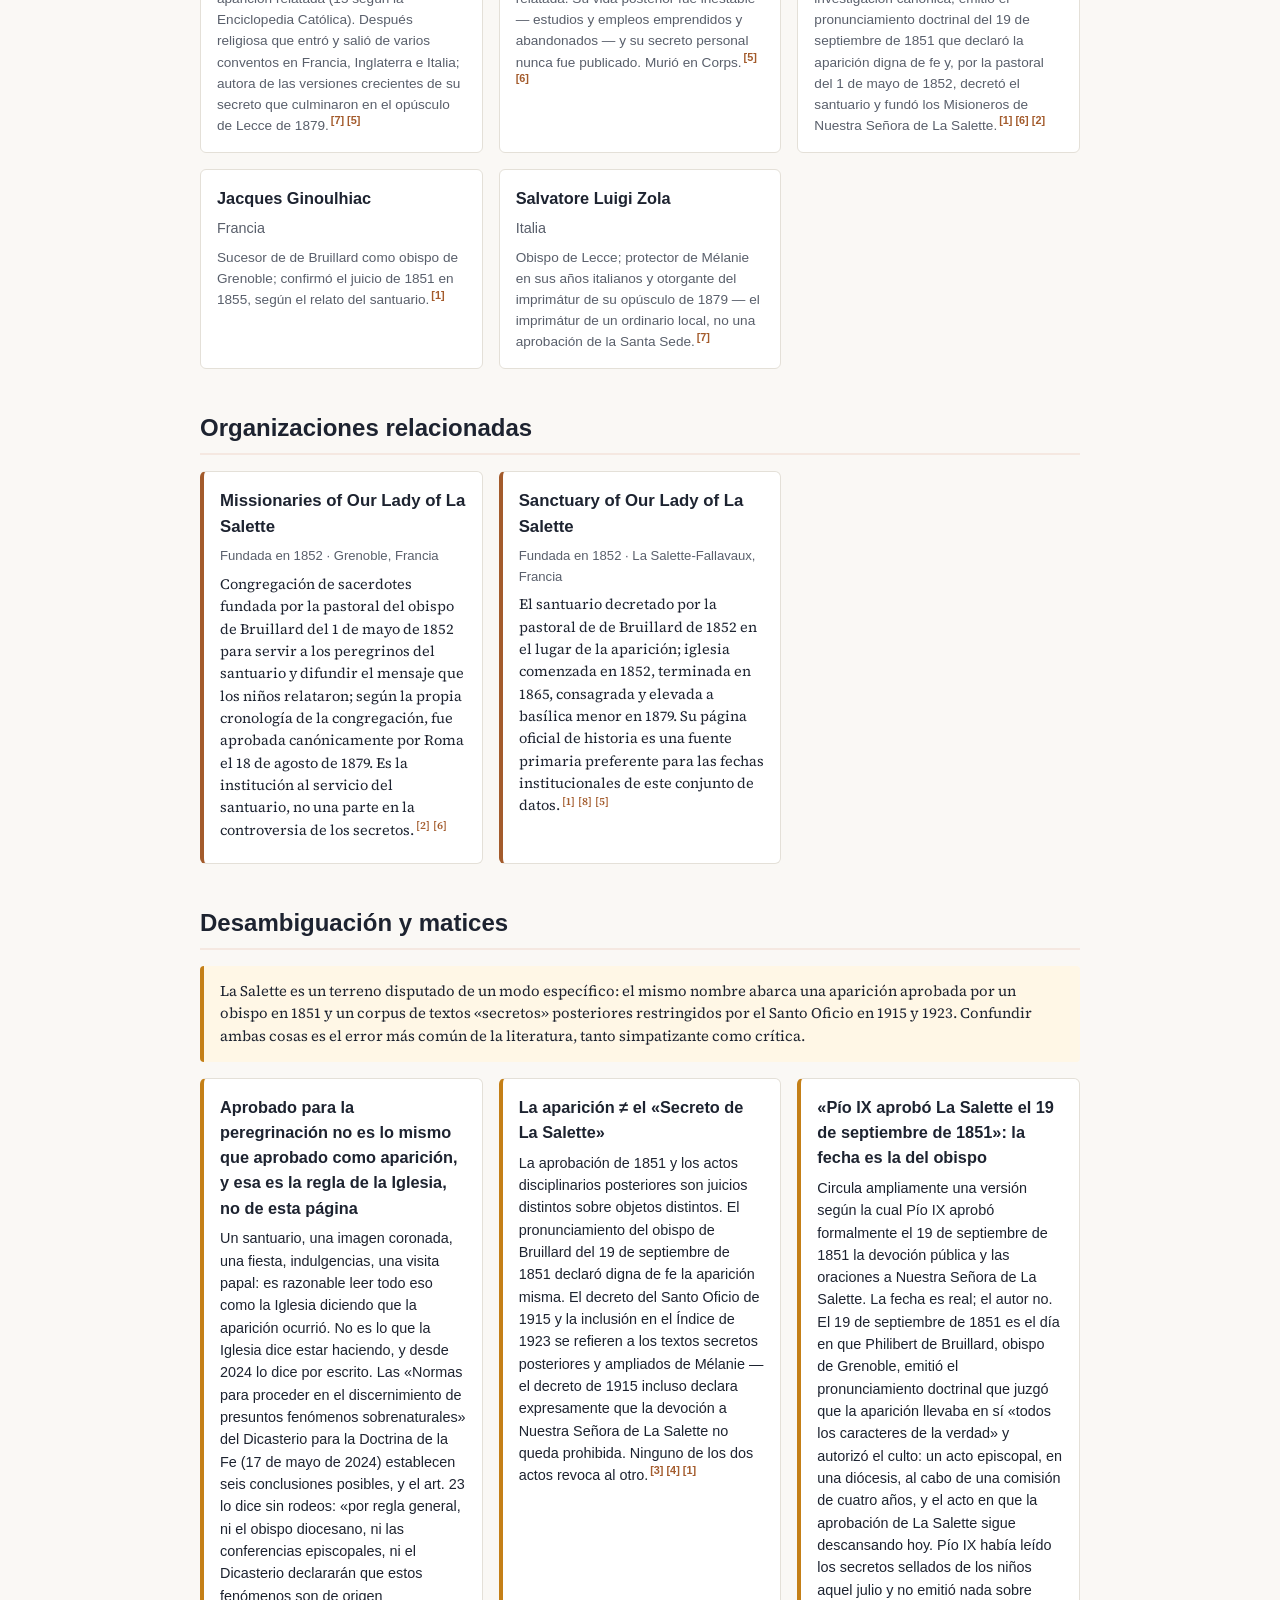
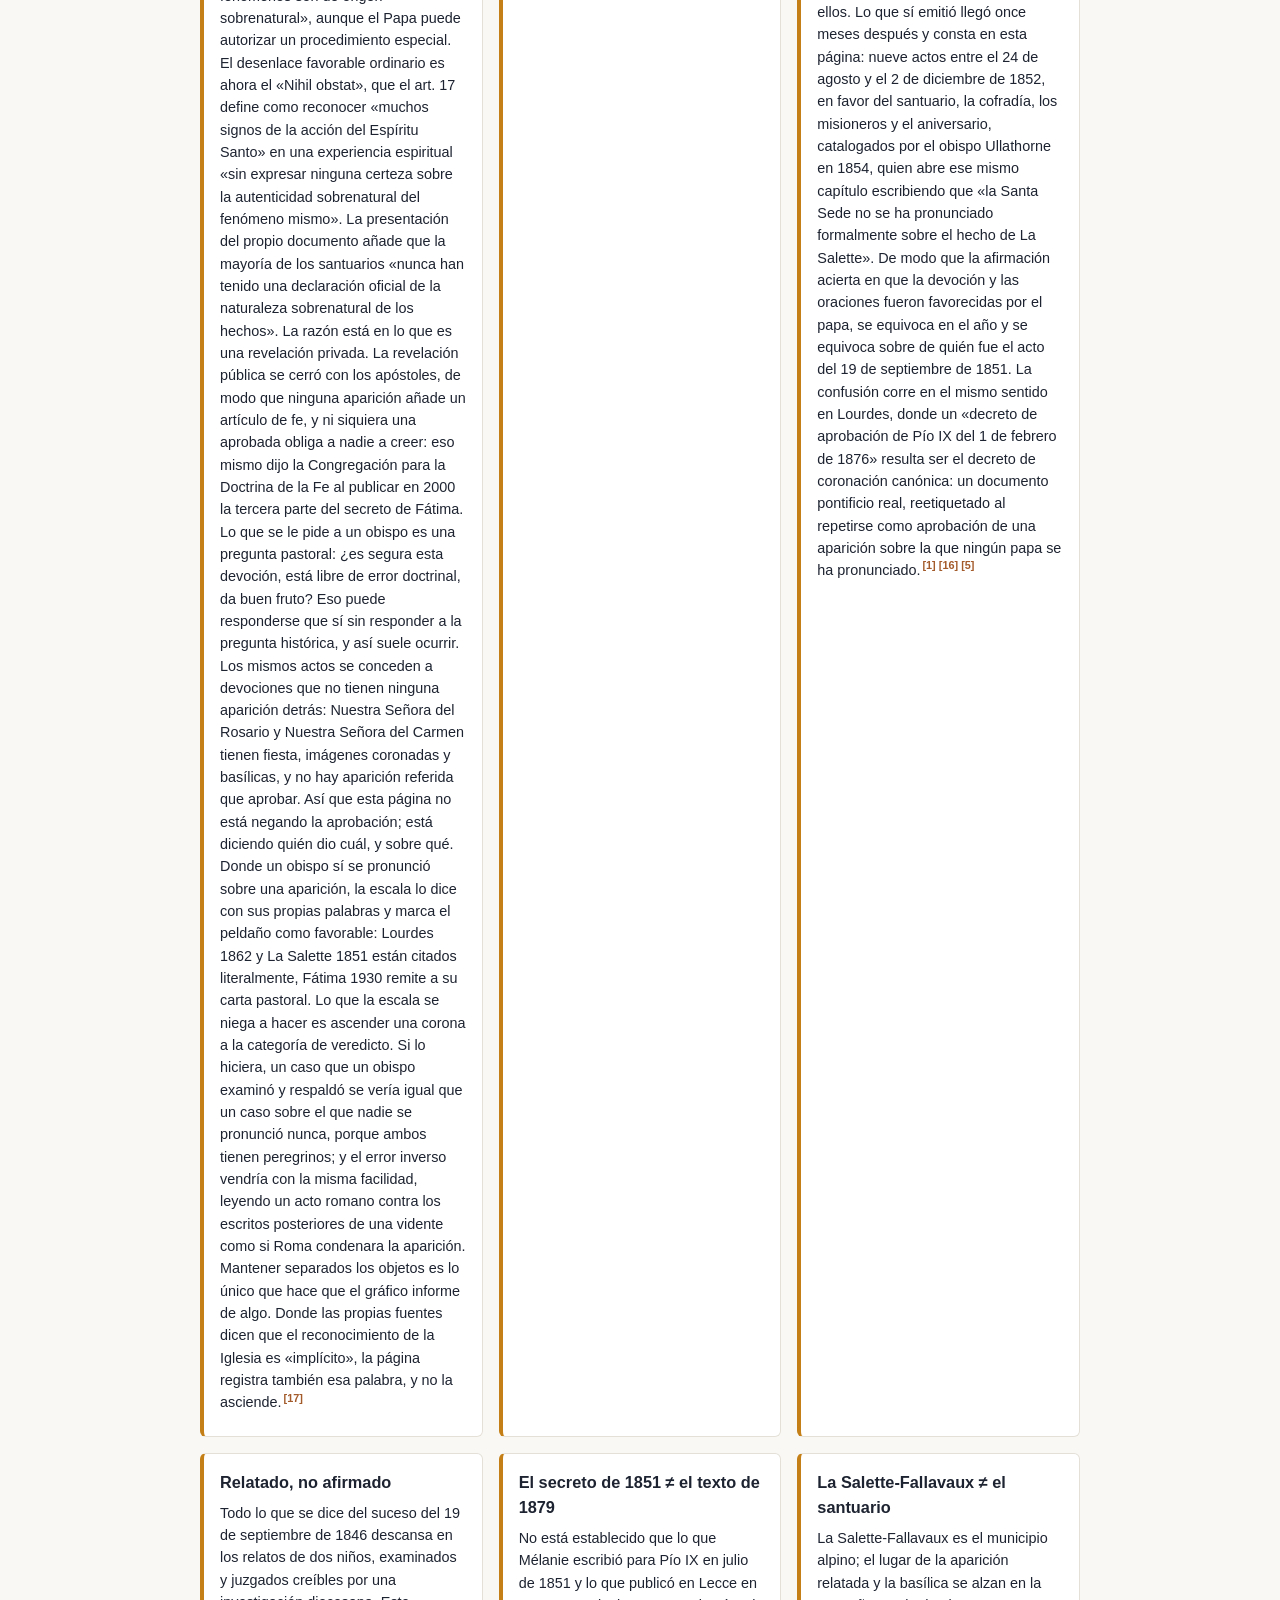
==== commit 4a991d2c: "Adopt core#74/#118/#119/#120/#121/#123/#3: vocabulary, look, citations, disputed dates, shared tests" ====
--- a/docs/es/index.html
+++ b/docs/es/index.html
@@ -15,6 +15,7 @@
   </script>
   <link rel="stylesheet" href="../styles.css">
   <script src="../river.js" defer></script>
+  <script src="../cite.js" defer data-label="Referencia" data-all="Todas las referencias"></script>
   <link rel="canonical" href="https://cronologia.github.io/lasalette/es/">
   <link rel="alternate" hreflang="en" href="https://cronologia.github.io/lasalette/en/">
   <link rel="alternate" hreflang="es" href="https://cronologia.github.io/lasalette/es/">
@@ -643,76 +644,76 @@
       espectro de perspectivas de forma deliberada; las afirmaciones controvertidas se atribuyen a sus autores.</p>
       <ol class="references">
         <li id="ref-1">
-          <a href="https://lasalette.cef.fr/en/history/" rel="noopener noreferrer" target="_blank">History — Sanctuaire Notre-Dame de La Salette</a> · <a class="archive-link" href="https://web.archive.org/web/20260511142100/https://lasalette.cef.fr/en/history/" rel="noopener noreferrer" target="_blank">🗄 archived 2026-05-11</a>
+          <a href="https://lasalette.cef.fr/en/history/" rel="noopener noreferrer" target="_blank">History — Sanctuaire Notre-Dame de La Salette</a> · <a class="archive-link" href="https://web.archive.org/web/20260511142100/https://lasalette.cef.fr/en/history/" rel="noopener noreferrer" target="_blank">🗄 archivado 2026-05-11</a>
           <span class="ref-meta">Sanctuaire Notre-Dame de La Salette · oficial</span>
           <span class="ref-note">El sitio oficial del santuario — el relato del propio santuario sobre la aparición y su reconocimiento; perspectiva institucional y afín.</span>
         </li>
         <li id="ref-2">
-          <a href="https://www.lasalette.info/mission/history-of-congregation" rel="noopener noreferrer" target="_blank">History of Congregation</a> · <a class="archive-link" href="https://web.archive.org/web/20250824094712/https://www.lasalette.info/mission/history-of-congregation" rel="noopener noreferrer" target="_blank">🗄 archived 2025-08-24</a>
+          <a href="https://www.lasalette.info/mission/history-of-congregation" rel="noopener noreferrer" target="_blank">History of Congregation</a> · <a class="archive-link" href="https://web.archive.org/web/20250824094712/https://www.lasalette.info/mission/history-of-congregation" rel="noopener noreferrer" target="_blank">🗄 archivado 2025-08-24</a>
           <span class="ref-meta">Missionaries of Our Lady of La Salette (La cronología fechada de la propia congregación — perspectiva institucional y afín.) · oficial</span>
         </li>
         <li id="ref-3">
-          <a href="https://www.vatican.va/archive/aas/documents/AAS-07-1915-ocr.pdf" rel="noopener noreferrer" target="_blank">Decretum circa vulgo dictum «Secret de la Salette», 21 December 1915 — AAS 7 (1915), pp. 594–595</a> · <a class="archive-link" href="https://web.archive.org/web/20260726131910/https://www.vatican.va/archive/aas/documents/AAS-07-1915-ocr.pdf" rel="noopener noreferrer" target="_blank">🗄 archived 2026-07-26</a>
+          <a href="https://www.vatican.va/archive/aas/documents/AAS-07-1915-ocr.pdf" rel="noopener noreferrer" target="_blank">Decretum circa vulgo dictum «Secret de la Salette», 21 December 1915 — AAS 7 (1915), pp. 594–595</a> · <a class="archive-link" href="https://web.archive.org/web/20260726131910/https://www.vatican.va/archive/aas/documents/AAS-07-1915-ocr.pdf" rel="noopener noreferrer" target="_blank">🗄 archivado 2026-07-26</a>
           <span class="ref-meta">Acta Apostolicae Sedis, vatican.va · oficial</span>
           <span class="ref-note">Fuente primaria: el boletín oficial de la Santa Sede, PDF escaneado con OCR. El texto del decreto se verificó directamente contra este archivo para este conjunto de datos.</span>
         </li>
         <li id="ref-4">
-          <a href="https://www.vatican.va/archive/aas/documents/AAS-15-1923-ocr.pdf" rel="noopener noreferrer" target="_blank">Holy Office decree condemning «L&#39;apparition de la très Sainte Vierge sur la sainte montagne de la Salette», 9 May 1923 — AAS 15 (1923), pp. 287–288</a> · <a class="archive-link" href="https://web.archive.org/web/20260430055714/https://www.vatican.va/archive/aas/documents/AAS-15-1923-ocr.pdf" rel="noopener noreferrer" target="_blank">🗄 archived 2026-04-30</a>
+          <a href="https://www.vatican.va/archive/aas/documents/AAS-15-1923-ocr.pdf" rel="noopener noreferrer" target="_blank">Holy Office decree condemning «L&#39;apparition de la très Sainte Vierge sur la sainte montagne de la Salette», 9 May 1923 — AAS 15 (1923), pp. 287–288</a> · <a class="archive-link" href="https://web.archive.org/web/20260430055714/https://www.vatican.va/archive/aas/documents/AAS-15-1923-ocr.pdf" rel="noopener noreferrer" target="_blank">🗄 archivado 2026-04-30</a>
           <span class="ref-meta">Acta Apostolicae Sedis, vatican.va · oficial</span>
           <span class="ref-note">Fuente primaria: el boletín oficial de la Santa Sede, PDF escaneado con OCR. El texto del decreto se verificó directamente contra este archivo para este conjunto de datos.</span>
         </li>
         <li id="ref-5">
-          <a href="https://www.newadvent.org/cathen/09008b.htm" rel="noopener noreferrer" target="_blank">La Salette</a> · <a class="archive-link" href="https://web.archive.org/web/20260616154626/https://www.newadvent.org/cathen/09008b.htm" rel="noopener noreferrer" target="_blank">🗄 archived 2026-06-16</a>
+          <a href="https://www.newadvent.org/cathen/09008b.htm" rel="noopener noreferrer" target="_blank">La Salette</a> · <a class="archive-link" href="https://web.archive.org/web/20260616154626/https://www.newadvent.org/cathen/09008b.htm" rel="noopener noreferrer" target="_blank">🗄 archivado 2026-06-16</a>
           <span class="ref-meta">The Catholic Encyclopedia via New Advent (1910) · enciclopedia</span>
           <span class="ref-note">Una obra católica de referencia de 1910: cuidadosa con las fechas, pero de hace un siglo, y data la declaración de 1851 el 16 de noviembre, donde fuentes posteriores dan el 19 de septiembre.</span>
         </li>
         <li id="ref-6">
-          <a href="https://en.wikipedia.org/wiki/Our_Lady_of_La_Salette" rel="noopener noreferrer" target="_blank">Our Lady of La Salette</a> · <a class="archive-link" href="https://web.archive.org/web/20260630231614/https://en.wikipedia.org/wiki/Our_Lady_of_La_Salette" rel="noopener noreferrer" target="_blank">🗄 archived 2026-06-30</a>
+          <a href="https://en.wikipedia.org/wiki/Our_Lady_of_La_Salette" rel="noopener noreferrer" target="_blank">Our Lady of La Salette</a> · <a class="archive-link" href="https://web.archive.org/web/20260630231614/https://en.wikipedia.org/wiki/Our_Lady_of_La_Salette" rel="noopener noreferrer" target="_blank">🗄 archivado 2026-06-30</a>
           <span class="ref-meta">Wikipedia (en) · enciclopedia</span>
           <span class="ref-note">Fuente terciaria de edición colaborativa; se usa para fechas y para el esquema de la controversia de los secretos, cotejada con fuentes primarias y oficiales siempre que ha sido posible.</span>
         </li>
         <li id="ref-7">
-          <a href="https://en.wikipedia.org/wiki/M%C3%A9lanie_Calvat" rel="noopener noreferrer" target="_blank">Mélanie Calvat</a> · <a class="archive-link" href="https://web.archive.org/web/20260512213307/https://en.wikipedia.org/wiki/M%C3%A9lanie_Calvat" rel="noopener noreferrer" target="_blank">🗄 archived 2026-05-12</a>
+          <a href="https://en.wikipedia.org/wiki/M%C3%A9lanie_Calvat" rel="noopener noreferrer" target="_blank">Mélanie Calvat</a> · <a class="archive-link" href="https://web.archive.org/web/20260512213307/https://en.wikipedia.org/wiki/M%C3%A9lanie_Calvat" rel="noopener noreferrer" target="_blank">🗄 archivado 2026-05-12</a>
           <span class="ref-meta">Wikipedia (en) · enciclopedia</span>
           <span class="ref-note">Fuente terciaria de edición colaborativa; se usa para la fecha de publicación de Lecce en 1879, la carta de Caterini de 1880 y la biografía de la vidente.</span>
         </li>
         <li id="ref-8">
-          <a href="https://fr.wikipedia.org/wiki/Notre-Dame_de_La_Salette" rel="noopener noreferrer" target="_blank">Notre-Dame de La Salette</a> · <a class="archive-link" href="https://web.archive.org/web/20260807221430/https://fr.wikipedia.org/wiki/Notre-Dame_de_La_Salette" rel="noopener noreferrer" target="_blank">🗄 archived 2026-08-07</a>
+          <a href="https://fr.wikipedia.org/wiki/Notre-Dame_de_La_Salette" rel="noopener noreferrer" target="_blank">Notre-Dame de La Salette</a> · <a class="archive-link" href="https://web.archive.org/web/20260807221430/https://fr.wikipedia.org/wiki/Notre-Dame_de_La_Salette" rel="noopener noreferrer" target="_blank">🗄 archivado 2026-08-07</a>
           <span class="ref-meta">Wikipédia (fr) · enciclopedia</span>
           <span class="ref-note">Fuente terciaria de edición colaborativa, en francés; se usa para la pastoral de 1852, las fechas de la basílica y la entrada del calendario litúrgico de 2016.</span>
         </li>
         <li id="ref-9">
-          <a href="https://corjesusacratissimum.org/2012/07/melanie-calvat-and-our-lady-of-la-salette-part-iii-the-secrets-of-la-salette/" rel="noopener noreferrer" target="_blank">Mélanie Calvat and Our Lady of La Salette — Part III: The Secrets of La Salette</a> · <a class="archive-link" href="https://web.archive.org/web/20260520194717/https://corjesusacratissimum.org/2012/07/melanie-calvat-and-our-lady-of-la-salette-part-iii-the-secrets-of-la-salette/" rel="noopener noreferrer" target="_blank">🗄 archived 2026-05-20</a>
+          <a href="https://corjesusacratissimum.org/2012/07/melanie-calvat-and-our-lady-of-la-salette-part-iii-the-secrets-of-la-salette/" rel="noopener noreferrer" target="_blank">Mélanie Calvat and Our Lady of La Salette — Part III: The Secrets of La Salette</a> · <a class="archive-link" href="https://web.archive.org/web/20260520194717/https://corjesusacratissimum.org/2012/07/melanie-calvat-and-our-lady-of-la-salette-part-iii-the-secrets-of-la-salette/" rel="noopener noreferrer" target="_blank">🗄 archivado 2026-05-20</a>
           <span class="ref-meta">Cor Jesu Sacratissimum · análisis</span>
           <span class="ref-note">Sitio devocional afín a la causa de Mélanie — señalado como tal; se usa para las fechas de redacción de julio de 1851 y los nombres de los portadores que reproduce de relatos anteriores.</span>
         </li>
         <li id="ref-10">
-          <a href="https://www.rte.ie/history/the-great-irish-famine/2022/0127/1276178-the-hungry-forties-in-europe/" rel="noopener noreferrer" target="_blank">Between two worlds: the Hungry Forties in Europe</a> · <a class="archive-link" href="https://web.archive.org/web/20260121205746/https://www.rte.ie/history/the-great-irish-famine/2022/0127/1276178-the-hungry-forties-in-europe/" rel="noopener noreferrer" target="_blank">🗄 archived 2026-01-21</a>
+          <a href="https://www.rte.ie/history/the-great-irish-famine/2022/0127/1276178-the-hungry-forties-in-europe/" rel="noopener noreferrer" target="_blank">Between two worlds: the Hungry Forties in Europe</a> · <a class="archive-link" href="https://web.archive.org/web/20260121205746/https://www.rte.ie/history/the-great-irish-famine/2022/0127/1276178-the-hungry-forties-in-europe/" rel="noopener noreferrer" target="_blank">🗄 archivado 2026-01-21</a>
           <span class="ref-meta">Wouter Ronsijn and Eric Vanhaute, RTÉ · académico</span>
           <span class="ref-note">Dos historiadores de la economía de la Universidad de Gante escribiendo para la radiotelevisión pública de Irlanda, a partir del Atlas of the Great Irish Famine — usado para la crisis de subsistencias continental de 1845–1847, Francia incluida, que es el entorno material de 1846 y nada más.</span>
         </li>
         <li id="ref-11">
-          <a href="https://www.omiworld.org/lemma/bruillard-philibert-de-bishop-of-grenoble/" rel="noopener noreferrer" target="_blank">Bruillard, Philibert de, Bishop of Grenoble</a> · <a class="archive-link" href="https://web.archive.org/web/20260810080610/https://www.omiworld.org/lemma/bruillard-philibert-de-bishop-of-grenoble/" rel="noopener noreferrer" target="_blank">🗄 archived 2026-08-10</a>
+          <a href="https://www.omiworld.org/lemma/bruillard-philibert-de-bishop-of-grenoble/" rel="noopener noreferrer" target="_blank">Bruillard, Philibert de, Bishop of Grenoble</a> · <a class="archive-link" href="https://web.archive.org/web/20260810080610/https://www.omiworld.org/lemma/bruillard-philibert-de-bishop-of-grenoble/" rel="noopener noreferrer" target="_blank">🗄 archivado 2026-08-10</a>
           <span class="ref-meta">OMI World — historical dictionary of the Missionary Oblates of Mary Immaculate · oficial</span>
           <span class="ref-note">Diccionario de referencia interno de una congregación que el propio de Bruillard acogió en Grenoble en 1834 — fuente católica institucional, cálida con él, usada aquí para sus fechas y para la escala de su trabajo diocesano.</span>
         </li>
         <li id="ref-12">
-          <a href="https://books.google.com/books/about/La_v%C3%A9rit%C3%A9_sur_l_%C3%A9v%C3%A8nement_de_La_Sale.html?id=utrDKCFLydgC" rel="noopener noreferrer" target="_blank">La vérité sur l&#39;événement de La Salette du 19 septembre 1846, ou Rapport à Mgr l&#39;évêque de Grenoble (Grenoble: chez l&#39;auteur, au grand séminaire, 1848)</a> · <a class="archive-link" href="https://web.archive.org/web/20260810080644/https://books.google.com/books/about/La_v%C3%A9rit%C3%A9_sur_l_%C3%A9v%C3%A8nement_de_La_Sale.html?id=utrDKCFLydgC" rel="noopener noreferrer" target="_blank">🗄 archived 2026-08-10</a>
+          <a href="https://books.google.com/books/about/La_v%C3%A9rit%C3%A9_sur_l_%C3%A9v%C3%A8nement_de_La_Sale.html?id=utrDKCFLydgC" rel="noopener noreferrer" target="_blank">La vérité sur l&#39;événement de La Salette du 19 septembre 1846, ou Rapport à Mgr l&#39;évêque de Grenoble (Grenoble: chez l&#39;auteur, au grand séminaire, 1848)</a> · <a class="archive-link" href="https://web.archive.org/web/20260810080644/https://books.google.com/books/about/La_v%C3%A9rit%C3%A9_sur_l_%C3%A9v%C3%A8nement_de_La_Sale.html?id=utrDKCFLydgC" rel="noopener noreferrer" target="_blank">🗄 archivado 2026-08-10</a>
           <span class="ref-meta">Pierre-Joseph Rousselot / Google Books catalogue record · libro</span>
           <span class="ref-note">Documento primario: el informe del principal defensor de la comisión, impreso. Sólo la ficha de catálogo: la digitalización del texto completo está en Gallica, que devolvió 403 a la salida de esta sesión, y Google Books muestra una vista previa y no el libro entero. Citado por el hecho y la fecha de la publicación, no por su contenido más allá de lo que describen otras fuentes.</span>
         </li>
         <li id="ref-13">
-          <a href="https://fr.wikipedia.org/wiki/Apparition_mariale_de_La_Salette" rel="noopener noreferrer" target="_blank">Apparition mariale de La Salette</a> · <a class="archive-link" href="https://web.archive.org/web/20251210150135/https://fr.wikipedia.org/wiki/Apparition_mariale_de_La_Salette" rel="noopener noreferrer" target="_blank">🗄 archived 2025-12-10</a>
+          <a href="https://fr.wikipedia.org/wiki/Apparition_mariale_de_La_Salette" rel="noopener noreferrer" target="_blank">Apparition mariale de La Salette</a> · <a class="archive-link" href="https://web.archive.org/web/20251210150135/https://fr.wikipedia.org/wiki/Apparition_mariale_de_La_Salette" rel="noopener noreferrer" target="_blank">🗄 archivado 2025-12-10</a>
           <span class="ref-meta">Wikipédia (fr) · enciclopedia</span>
           <span class="ref-note">Fuente terciaria, usada de manera provisional para las fechas de la investigación de 1847, el manantial y las curaciones reportadas de 1846–47 — incluida su propia observación de que la Iglesia nunca sometió esas curaciones a una investigación científica. Los archivos diocesanos de Grenoble no fueron alcanzables desde esta sesión y deberían sustituirla.</span>
         </li>
         <li id="ref-14">
-          <a href="https://fr.wikipedia.org/wiki/Sanctuaire_de_Notre-Dame_de_La_Salette" rel="noopener noreferrer" target="_blank">Sanctuaire de Notre-Dame de La Salette</a> · <a class="archive-link" href="https://web.archive.org/web/20251114195155/https://fr.wikipedia.org/wiki/Sanctuaire_de_Notre-Dame_de_La_Salette" rel="noopener noreferrer" target="_blank">🗄 archived 2025-11-14</a>
+          <a href="https://fr.wikipedia.org/wiki/Sanctuaire_de_Notre-Dame_de_La_Salette" rel="noopener noreferrer" target="_blank">Sanctuaire de Notre-Dame de La Salette</a> · <a class="archive-link" href="https://web.archive.org/web/20251114195155/https://fr.wikipedia.org/wiki/Sanctuaire_de_Notre-Dame_de_La_Salette" rel="noopener noreferrer" target="_blank">🗄 archivado 2025-11-14</a>
           <span class="ref-meta">Wikipédia (fr) · enciclopedia</span>
           <span class="ref-note">Fuente terciaria, usada de manera provisional para la historia del santuario en el siglo XX y para una de las dos cifras de asistencia anual que circulan. El santuario no publica un conteo auditado propio que esta sesión haya podido encontrar.</span>
         </li>
         <li id="ref-15">
-          <a href="https://www.villes-sanctuaires.com/villes-sanctuaires/salette/pelerinage" rel="noopener noreferrer" target="_blank">Pèlerinage à La Salette</a> · <a class="archive-link" href="https://web.archive.org/web/20260511115729/https://www.villes-sanctuaires.com/villes-sanctuaires/salette/pelerinage" rel="noopener noreferrer" target="_blank">🗄 archived 2026-05-11</a>
+          <a href="https://www.villes-sanctuaires.com/villes-sanctuaires/salette/pelerinage" rel="noopener noreferrer" target="_blank">Pèlerinage à La Salette</a> · <a class="archive-link" href="https://web.archive.org/web/20260511115729/https://www.villes-sanctuaires.com/villes-sanctuaires/salette/pelerinage" rel="noopener noreferrer" target="_blank">🗄 archivado 2026-05-11</a>
           <span class="ref-meta">Villes Sanctuaires en France · oficial</span>
           <span class="ref-note">Asociación de ciudades-santuario francesas de la que La Salette es miembro — promocional por vocación, y citada sólo como uno de los organismos que publican una cifra de asistencia, con la cifra atribuida a ella.</span>
         </li>
@@ -722,7 +723,7 @@
           <span class="ref-note">Relato devocional casi contemporáneo de un obispo inglés que visitó La Salette en 1854 y entrevistó a los dos videntes; simpatizante de la aparición y explícito al respecto. Se cita aquí por su capítulo XI, que enumera nueve actos romanos de 1852 por su especie y su fecha, y que se abre declarando que la Santa Sede no se había pronunciado sobre el hecho de la aparición —una negativa procedente de un testigo cuyo interés iba en sentido contrario—. Los rescriptos, los breves y el indulto no se han leído aquí en su propio texto: son anteriores tanto a Acta Sanctae Sedis (1865) como a Acta Apostolicae Sedis (1909), de modo que los archivos de actos en línea de la Santa Sede no pueden contenerlos, y no se alcanzó ninguna otra transcripción desde esta sesión. El texto completo se leyó en la digitalización del Internet Archive (copia digitalizada por Google, holymountainlas00ullagoog).</span>
         </li>
         <li id="ref-17">
-          <a href="https://www.vatican.va/roman_curia/congregations/cfaith/documents/rc_ddf_doc_20240517_norme-fenomeni-soprannaturali_en.html" rel="noopener noreferrer" target="_blank">Norms for Proceeding in the Discernment of Alleged Supernatural Phenomena (17 May 2024)</a> · <a class="archive-link" href="https://web.archive.org/web/20260724130748/https://www.vatican.va/roman_curia/congregations/cfaith/documents/rc_ddf_doc_20240517_norme-fenomeni-soprannaturali_en.html" rel="noopener noreferrer" target="_blank">🗄 archived 2026-07-24</a>
+          <a href="https://www.vatican.va/roman_curia/congregations/cfaith/documents/rc_ddf_doc_20240517_norme-fenomeni-soprannaturali_en.html" rel="noopener noreferrer" target="_blank">Norms for Proceeding in the Discernment of Alleged Supernatural Phenomena (17 May 2024)</a> · <a class="archive-link" href="https://web.archive.org/web/20260724130748/https://www.vatican.va/roman_curia/congregations/cfaith/documents/rc_ddf_doc_20240517_norme-fenomeni-soprannaturali_en.html" rel="noopener noreferrer" target="_blank">🗄 archivado 2026-07-24</a>
           <span class="ref-meta">Dicastery for the Doctrine of the Faith, Holy See · oficial</span>
           <span class="ref-note">El procedimiento vigente de la Iglesia para juzgar apariciones referidas, en vigor desde el 19 de mayo de 2024; su art. 27 sustituye por entero las normas del 25 de febrero de 1978. Leído íntegramente para este conjunto de datos. Se cita por la regla que enuncia y no por nada que decida sobre este caso: no se aplica retroactivamente, y ningún caso de esta cronología fue juzgado con arreglo a él.</span>
         </li>
--- a/docs/styles.css
+++ b/docs/styles.css
@@ -2,7 +2,7 @@
   --bg: #faf8f5;
   --surface: #ffffff;
   --ink: #1d2330;
-  --muted: #6b7280;
+  --muted: #595f6b;
   --accent: #a35b2c;
   --accent-dark: #713e1d;
   --accent-soft: #f6ebe2;
@@ -296,7 +296,7 @@
 .lang-switch { float: right; display: flex; gap: .35rem; align-items: center; font-size: .8rem; font-weight: 700; }
 .lang-switch a { color: var(--muted); text-decoration: none; padding: .1rem .3rem; border-radius: 3px; }
 .lang-switch a:hover { color: var(--accent); background: var(--accent-soft); }
-.lang-switch .lang-current { color: var(--accent); background: var(--accent-soft); padding: .1rem .3rem; border-radius: 3px; }
+.lang-switch .lang-current { color: var(--accent-dark); background: var(--accent-soft); padding: .1rem .3rem; border-radius: 3px; }
 
 /* Machine-translation disclaimer (non-English pages) */
 .i18n-disclaimer {
@@ -415,8 +415,8 @@
 /* Four steps of intensity — always alongside the printed number, never instead. */
 .sw-i1 { background: color-mix(in srgb, var(--accent) 12%, transparent); }
 .sw-i2 { background: color-mix(in srgb, var(--accent) 28%, transparent); }
-.sw-i3 { background: color-mix(in srgb, var(--accent) 46%, transparent); }
-.sw-i4 { background: color-mix(in srgb, var(--accent) 64%, transparent); }
+.sw-i3 { background: var(--accent); }
+.sw-i4 { background: var(--accent-dark); }
 .sw-i3 a, .sw-i4 a { color: #fff; }
 .sw-zero { background: transparent; }
 .sw-zero::after { content: '·'; color: var(--muted); }
@@ -562,9 +562,9 @@
 .rv-l0 { --c: var(--accent); }
 .rv-lanes .rv-l0 { --c: #4338a0; }
 .rv-l1 { --c: #13776d; }
-.rv-l2 { --c: #a8620f; }
+.rv-l2 { --c: #9d5c0e; }
 .rv-l3 { --c: #b0306a; }
-.rv-l4 { --c: #2f7fb5; }
+.rv-l4 { --c: #2a72a2; }
 .rv-l5 { --c: #5e7a1a; }
 .rv-l6 { --c: #8a5a44; }
 .rv-l7 { --c: #555f6d; }
@@ -635,6 +635,92 @@
   .rv-e { break-inside: avoid; }
   .rv-e[hidden] { display: grid; }
   .rv-card { animation: none; }
+}
+
+.rv-ribbon .rv-hl { font-size: 9.5px; font-weight: 700; fill: var(--ink); }
+.rv-ribbon .rv-hl-tick { stroke: var(--ink); stroke-width: 1; stroke-dasharray: 2 2; opacity: .55; }
+.rv-claims { margin: .55rem 0 0; font-size: .86rem; }
+.rv-claims-h { margin: 0 0 .3rem; font-size: .72rem; font-weight: 700; letter-spacing: .04em; text-transform: uppercase; color: var(--muted); }
+.rv-claims-h span { font-weight: 600; letter-spacing: 0; text-transform: none; margin-left: .3rem; }
+.rv-span { position: relative; height: 12px; margin: 0 .4rem .35rem; border-bottom: 1px solid var(--line); max-width: 22rem; }
+.rv-span i, .rv-span b { position: absolute; bottom: -1px; }
+.rv-span .rv-ct { width: 2px; height: 9px; margin-left: -1px; background: var(--accent); }
+.rv-span .rv-cr { height: 5px; min-width: 2px; background: color-mix(in srgb, var(--accent) 45%, transparent); border: 1px solid var(--accent); border-radius: 2px; }
+.rv-span b { width: 9px; height: 9px; margin-left: -4.5px; bottom: -5px; border-radius: 50%; background: var(--bg); border: 2px solid var(--accent); }
+.rv-claims ul { margin: 0; padding-left: 1.1rem; }
+.rv-claims li { margin: .1rem 0; }
+.rv-cyr { font-weight: 700; font-variant-numeric: tabular-nums; }
+
+/* ---------------------------------------------------------------------------
+   Citation previews (core#119): a click or tap on [n] shows the reference
+   beside the claim (src/cite.js). Colours come from the page tokens, so the
+   dark scheme needs nothing of its own. Never printed.
+   --------------------------------------------------------------------------- */
+.cite-pop {
+  position: fixed; inset: auto; margin: 0; max-width: min(26rem, calc(100vw - 16px));
+  padding: .7rem .85rem .6rem; background: var(--surface); color: var(--ink);
+  border: 1px solid var(--line); border-radius: 8px; font-size: .88rem; line-height: 1.45;
+  box-shadow: 0 8px 28px rgb(0 0 0 / .18);
+}
+.cite-pop-head { margin: 0 0 .3rem; font-size: .72rem; font-weight: 700; letter-spacing: .04em; text-transform: uppercase; color: var(--muted); }
+.cite-pop-body > a:first-child { font-weight: 600; }
+.cite-pop-body .ref-meta { margin-top: .15rem; }
+.cite-pop-foot { margin: .5rem 0 0; font-size: .8rem; }
+sup.cite a[aria-expanded] { text-decoration: underline; }
+@media print { .cite-pop { display: none !important; } }
+
+/* ---------------------------------------------------------------------------
+   Look and feel (core#118): a text face for the prose, and a palette derived
+   from one colour. Source Serif 4 (SIL OFL, src/fonts/OFL.txt) is self-hosted
+   - no font CDN, nothing that tracks readers - in two subsets: Latin (en, es,
+   pt) and Latin Extended, which a page downloads only if it uses one of its
+   characters. Navigation, labels, tables and figures stay in the system
+   face; only running prose takes the serif, with old-style figures.
+   Each site declares --accent; the dark shade and the soft tint derive from
+   it in OKLCH, calibrated against the 23 hand-tuned pairs (mean deltaE 0.02
+   and 0.009). A browser without relative colour syntax keeps the site's own
+   declared values.
+   --------------------------------------------------------------------------- */
+@font-face { font-family: 'Source Serif 4'; font-style: normal; font-weight: 400; font-display: swap;
+  src: url('fonts/source-serif-4-latin-400-normal.woff2') format('woff2'); unicode-range: U+0000-00FF,U+0131,U+0152-0153,U+02BB-02BC,U+02C6,U+02DA,U+02DC,U+0304,U+0308,U+0329,U+2000-206F,U+20AC,U+2122,U+2191,U+2193,U+2212,U+2215,U+FEFF,U+FFFD; }
+@font-face { font-family: 'Source Serif 4'; font-style: italic; font-weight: 400; font-display: swap;
+  src: url('fonts/source-serif-4-latin-400-italic.woff2') format('woff2'); unicode-range: U+0000-00FF,U+0131,U+0152-0153,U+02BB-02BC,U+02C6,U+02DA,U+02DC,U+0304,U+0308,U+0329,U+2000-206F,U+20AC,U+2122,U+2191,U+2193,U+2212,U+2215,U+FEFF,U+FFFD; }
+@font-face { font-family: 'Source Serif 4'; font-style: normal; font-weight: 600; font-display: swap;
+  src: url('fonts/source-serif-4-latin-600-normal.woff2') format('woff2'); unicode-range: U+0000-00FF,U+0131,U+0152-0153,U+02BB-02BC,U+02C6,U+02DA,U+02DC,U+0304,U+0308,U+0329,U+2000-206F,U+20AC,U+2122,U+2191,U+2193,U+2212,U+2215,U+FEFF,U+FFFD; }
+@font-face { font-family: 'Source Serif 4'; font-style: normal; font-weight: 400; font-display: swap;
+  src: url('fonts/source-serif-4-latin-ext-400-normal.woff2') format('woff2'); unicode-range: U+0100-02BA,U+02BD-02C5,U+02C7-02CC,U+02CE-02D7,U+02DD-02FF,U+0304,U+0308,U+0329,U+1D00-1DBF,U+1E00-1E9F,U+1EF2-1EFF,U+2020,U+20A0-20AB,U+20AD-20C0,U+2113,U+2C60-2C7F,U+A720-A7FF; }
+@font-face { font-family: 'Source Serif 4'; font-style: italic; font-weight: 400; font-display: swap;
+  src: url('fonts/source-serif-4-latin-ext-400-italic.woff2') format('woff2'); unicode-range: U+0100-02BA,U+02BD-02C5,U+02C7-02CC,U+02CE-02D7,U+02DD-02FF,U+0304,U+0308,U+0329,U+1D00-1DBF,U+1E00-1E9F,U+1EF2-1EFF,U+2020,U+20A0-20AB,U+20AD-20C0,U+2113,U+2C60-2C7F,U+A720-A7FF; }
+@font-face { font-family: 'Source Serif 4'; font-style: normal; font-weight: 600; font-display: swap;
+  src: url('fonts/source-serif-4-latin-ext-600-normal.woff2') format('woff2'); unicode-range: U+0100-02BA,U+02BD-02C5,U+02C7-02CC,U+02CE-02D7,U+02DD-02FF,U+0304,U+0308,U+0329,U+1D00-1DBF,U+1E00-1E9F,U+1EF2-1EFF,U+2020,U+20A0-20AB,U+20AD-20C0,U+2113,U+2C60-2C7F,U+A720-A7FF; }
+:root { --font-text: 'Source Serif 4', Georgia, 'Times New Roman', serif; }
+@supports (color: oklch(from red l c h)) {
+  :root {
+    --accent-dark: oklch(from var(--accent) calc(l * .76) c h);
+    --accent-soft: oklch(from var(--accent) .94 calc(c * .15) h);
+  }
+}
+.rv-text, .date-note, .section-intro, .rv-claims li, .notice, blockquote,
+#about p, #about li, #about dd,
+.cat-item p:not([class]), .related-card p:not([class]), .party-card p:not([class]) {
+  font-family: var(--font-text); font-variant-numeric: oldstyle-nums proportional-nums;
+}
+.rv-text { font-size: 1.04rem; line-height: 1.55; }
+
+/* ---------------------------------------------------------------------------
+   Print (core#3): the page on paper. On screen a reference is a link; on paper
+   it is only useful with its address, and with the archived copy's address
+   when the live one may be gone. Headings never end a page.
+   --------------------------------------------------------------------------- */
+@page { margin: 16mm 14mm; }
+@media print {
+  ol.references a[href^="http"]:not(.archive-link)::after,
+  ol.references a.archive-link::after {
+    content: " <" attr(href) ">"; font-size: .72rem; font-weight: 400; color: #444; word-break: break-all;
+  }
+  h2, h3 { break-after: avoid; page-break-after: avoid; }
+  .notice, ol.references li, .rv-claims { break-inside: avoid; page-break-inside: avoid; }
+  .rv-empty, .rv-status { display: none; }
 }
 
 /* ---------------------------------------------------------------------------
@@ -686,6 +772,13 @@
   .al-adjacent .al-node-status, .al-adjacent .al-status { color: #c3a9e8; }
   .rv-l0 { --c: var(--accent-hi); }
   .rv-lanes .rv-l0 { --c: #9d93ff; }
+  /* The light scheme's solid heat steps would sink into the dark page; the
+     translucent steps keep the scale reading dark-to-bright. */
+  .sw-i3 { background: color-mix(in srgb, var(--accent) 46%, transparent); }
+  .sw-i4 { background: color-mix(in srgb, var(--accent) 64%, transparent); }
+  .rv-span .rv-ct { background: var(--accent-hi); }
+  .rv-span .rv-cr { border-color: var(--accent-hi); background: color-mix(in srgb, var(--accent-hi) 35%, transparent); }
+  .rv-span b { border-color: var(--accent-hi); }
   .rv-l1 { --c: #4fc4b5; } .rv-l2 { --c: #e3a24f; } .rv-l3 { --c: #f07aa8; }
   .rv-l4 { --c: #6fb4e8; } .rv-l5 { --c: #a8c25a; } .rv-l6 { --c: #d49a7e; } .rv-l7 { --c: #a3adbb; }
   .rv-win { fill: var(--accent-hi); stroke: var(--accent-hi); }
